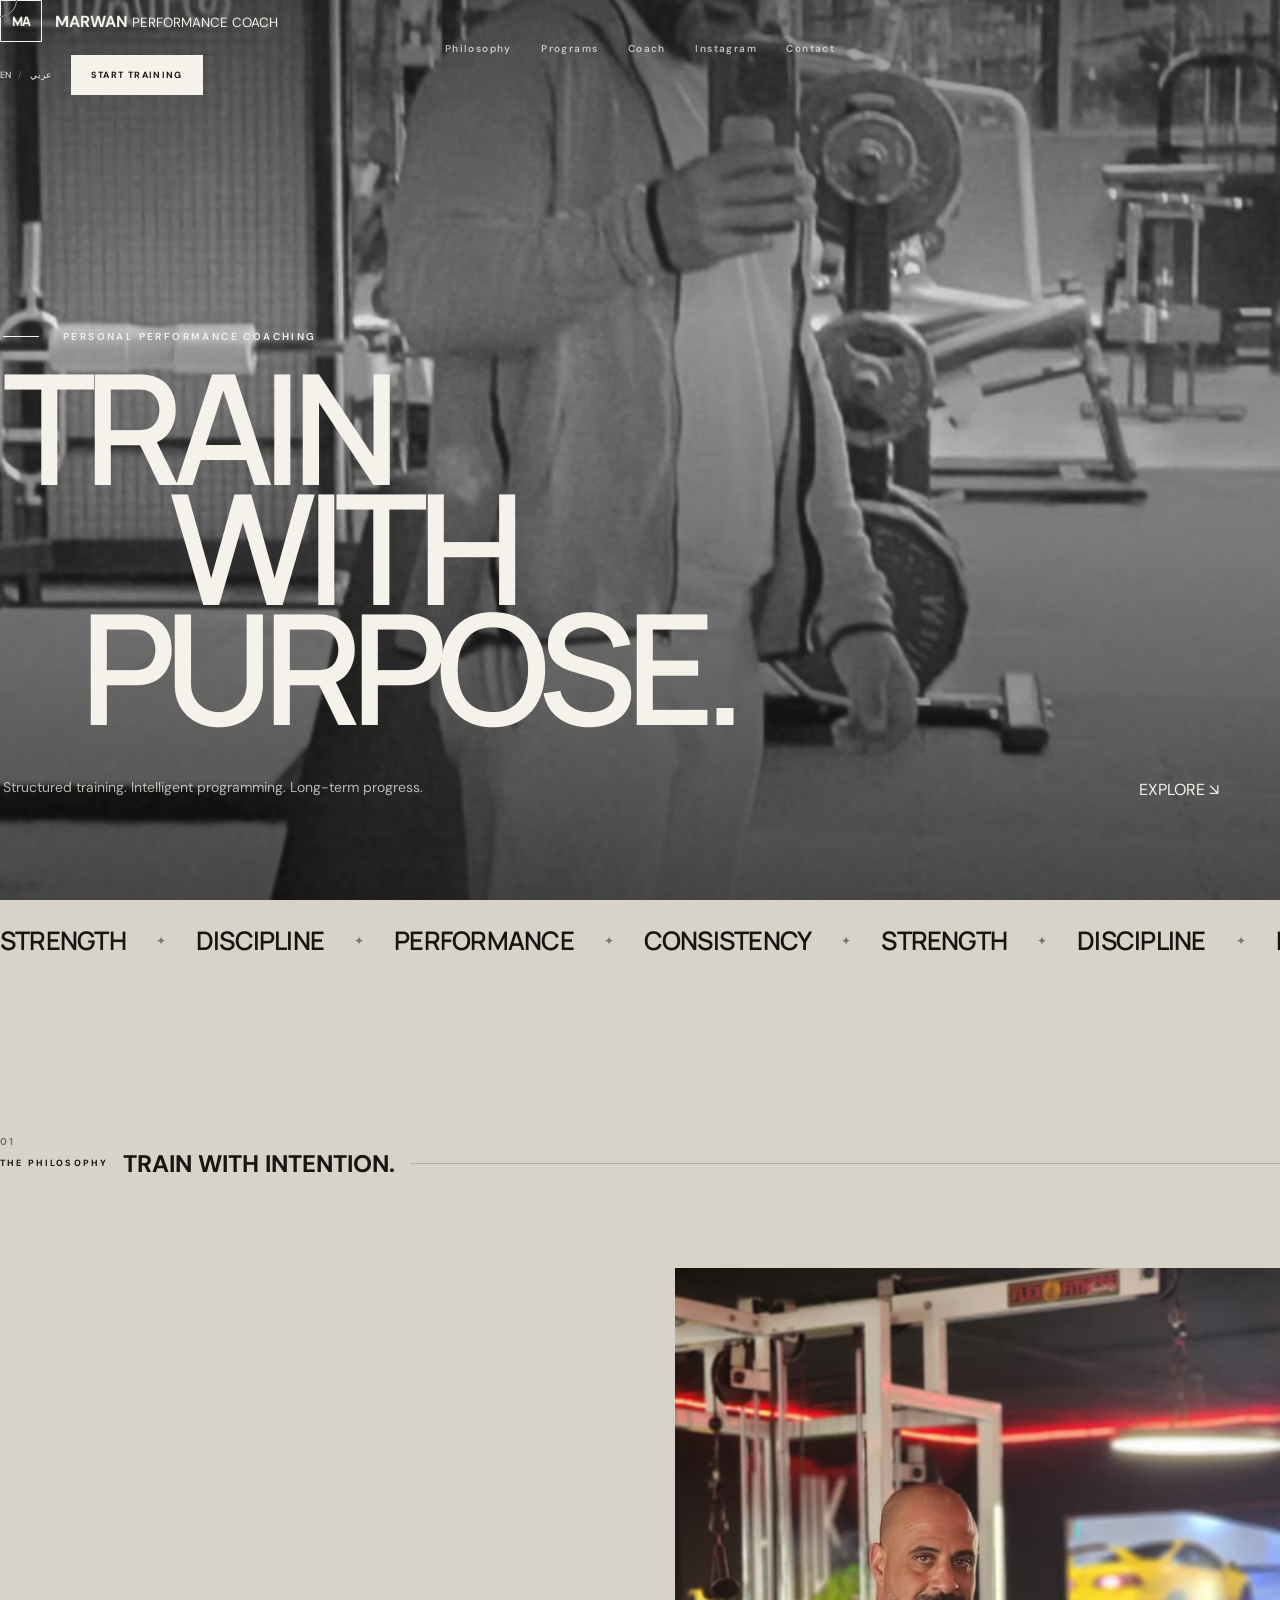
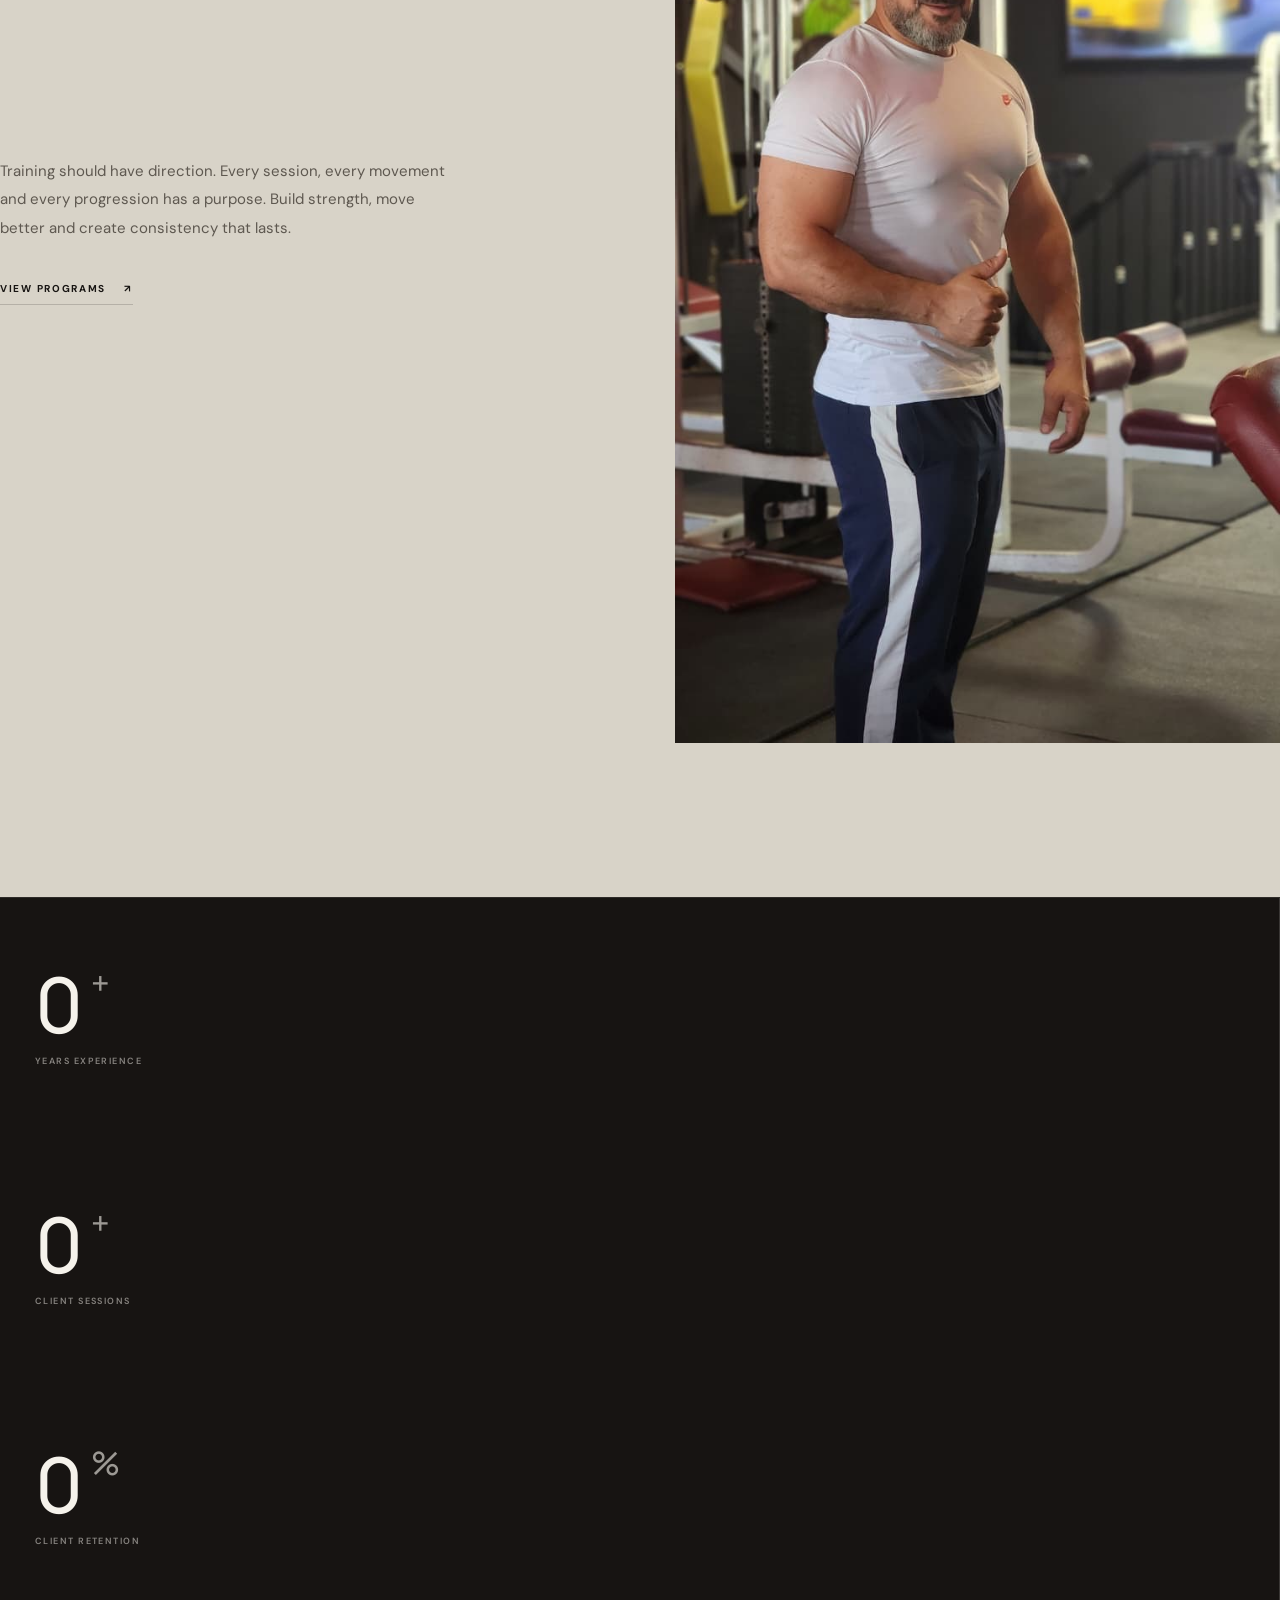
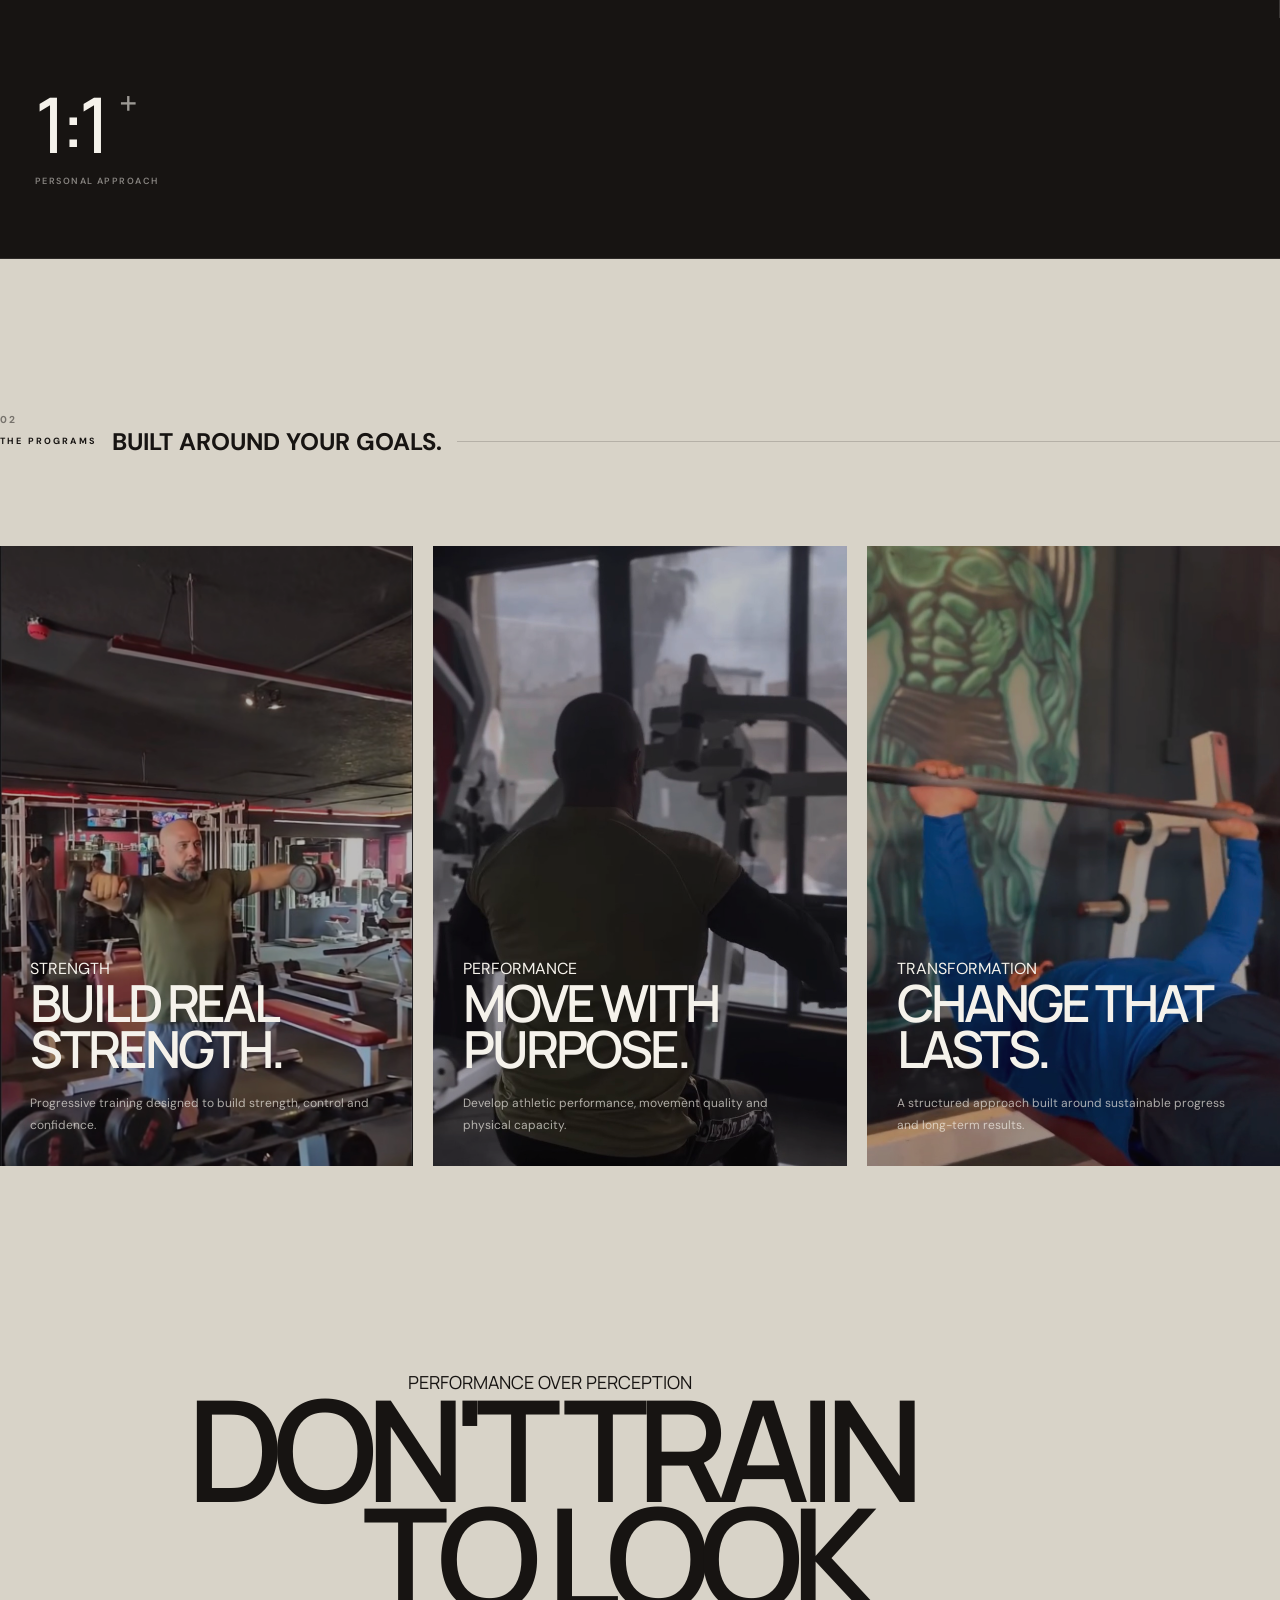
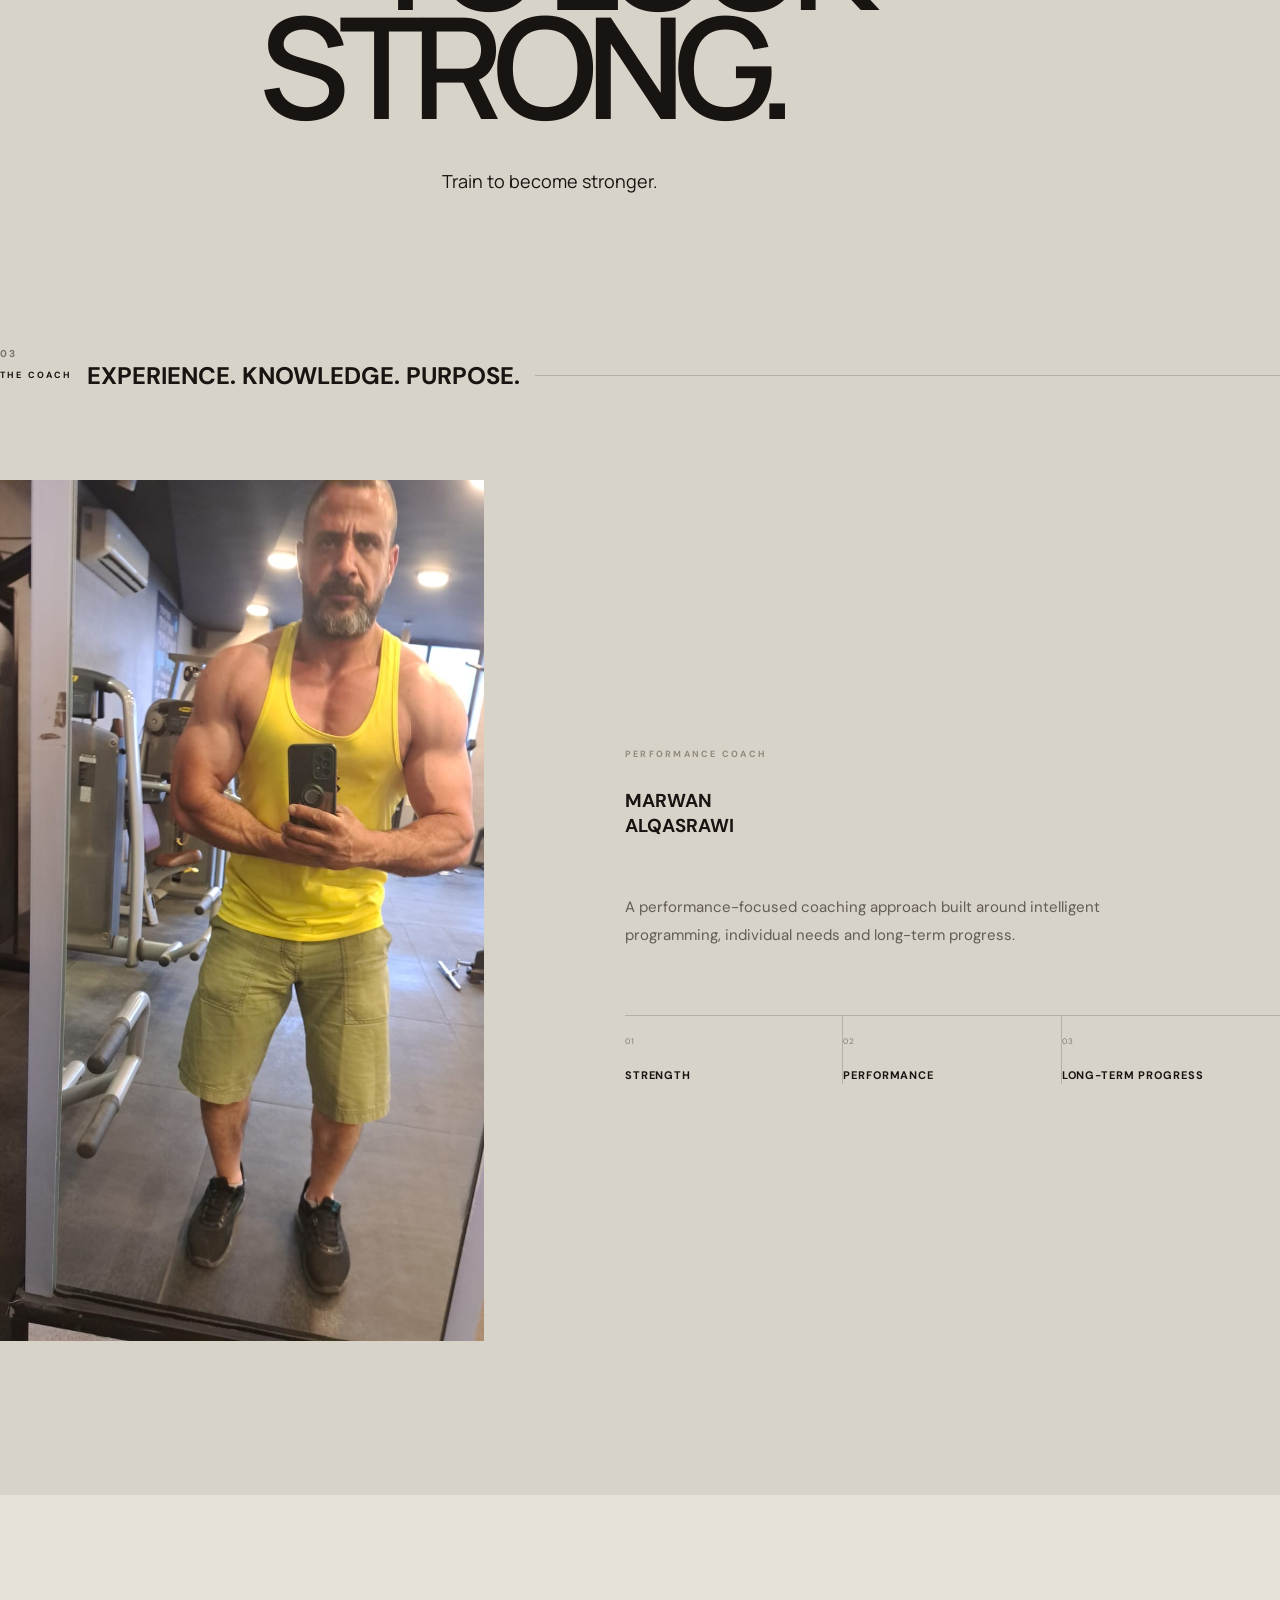
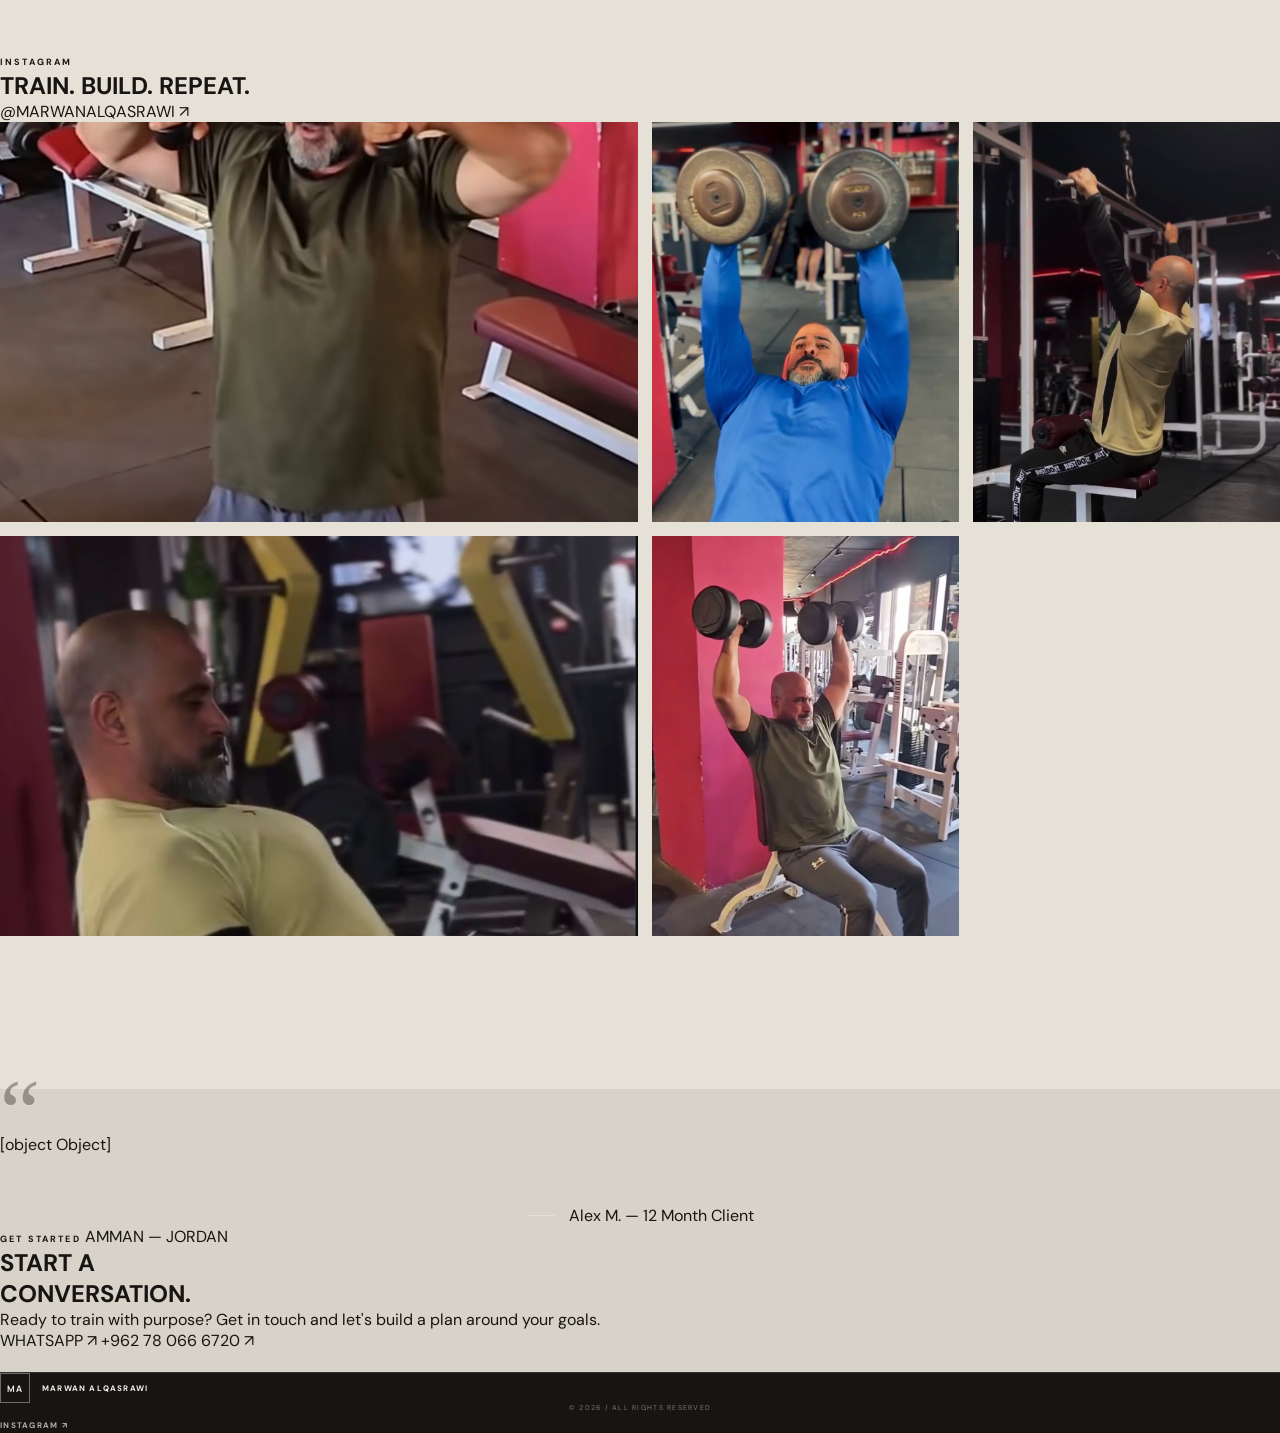
==== index.html @ 45248297 "Create index.html" ====
<!DOCTYPE html>
<html lang="en" dir="ltr">
<head>
    <meta charset="UTF-8">
    <meta name="viewport" content="width=device-width, initial-scale=1.0">

    <title>Marwan Alqaserawi | Performance Coach</title>

    <meta
        name="description"
        content="Marwan Alqaserawi — Personal Performance Coach in Amman, Jordan. Strength, performance and long-term transformation."
    >

    <meta name="theme-color" content="#D8D3C8">

    <link rel="preconnect" href="https://fonts.googleapis.com">
    <link rel="preconnect" href="https://fonts.gstatic.com" crossorigin>

    <link
        href="https://fonts.googleapis.com/css2?family=Cairo:wght@400;500;600;700&family=DM+Sans:wght@400;500;600;700&family=Manrope:wght@400;500;600;700;800&display=swap"
        rel="stylesheet"
    >

    <link rel="stylesheet" href="style.css">
</head>

<body>

    <!-- =========================================
         LOADER
    ========================================== -->

    <div class="loader" id="loader">
        <div class="loader-inner">
            <div class="loader-mark">MA</div>
            <div class="loader-line"></div>
            <div class="loader-label">PERFORMANCE COACH</div>
        </div>
    </div>


    <!-- =========================================
         CUSTOM CURSOR
    ========================================== -->

    <div class="cursor" id="cursor"></div>
    <div class="cursor-follower" id="cursorFollower"></div>


    <!-- =========================================
         NAVIGATION
    ========================================== -->

    <header class="navbar" id="navbar">

        <a href="#home" class="brand" aria-label="Marwan Alqaserawi">
            <span class="brand-mark">MA</span>

            <span class="brand-text">
                <strong>MARWAN</strong>
                <small>PERFORMANCE COACH</small>
            </span>
        </a>


        <nav class="desktop-nav">

            <a href="#philosophy" data-i18n="navPhilosophy">
                Philosophy
            </a>

            <a href="#programs" data-i18n="navPrograms">
                Programs
            </a>

            <a href="#coach" data-i18n="navCoach">
                Coach
            </a>

            <a
                href="https://www.instagram.com/marwanalqasrawi/"
                target="_blank"
                rel="noopener noreferrer"
                data-i18n="navInstagram"
            >
                Instagram
            </a>

            <a href="#contact" data-i18n="navContact">
                Contact
            </a>

        </nav>


        <div class="nav-actions">

            <div class="language-switcher">

                <button
                    type="button"
                    class="lang-button active"
                    id="langEN"
                    data-lang="en"
                >
                    EN
                </button>

                <span>/</span>

                <button
                    type="button"
                    class="lang-button"
                    id="langAR"
                    data-lang="ar"
                >
                    عربي
                </button>

            </div>


            <a
                href="https://wa.me/962780666720"
                class="nav-cta magnetic"
                target="_blank"
                rel="noopener noreferrer"
                data-i18n="navCta"
            >
                START TRAINING
            </a>

        </div>


        <button
            class="mobile-menu-toggle"
            id="mobileMenuToggle"
            type="button"
            aria-label="Open menu"
            aria-expanded="false"
        >
            <span></span>
            <span></span>
        </button>

    </header>


    <!-- =========================================
         MOBILE MENU
    ========================================== -->

    <div class="mobile-menu" id="mobileMenu">

        <nav>

            <a href="#philosophy" data-i18n="navPhilosophy">
                Philosophy
            </a>

            <a href="#programs" data-i18n="navPrograms">
                Programs
            </a>

            <a href="#coach" data-i18n="navCoach">
                Coach
            </a>

            <a
                href="https://www.instagram.com/marwanalqasrawi/"
                target="_blank"
                rel="noopener noreferrer"
                data-i18n="navInstagram"
            >
                Instagram
            </a>

            <a href="#contact" data-i18n="navContact">
                Contact
            </a>

        </nav>


        <div class="mobile-menu-bottom">

            <div class="language-switcher">

                <button
                    type="button"
                    class="lang-button active"
                    data-lang="en"
                >
                    EN
                </button>

                <span>/</span>

                <button
                    type="button"
                    class="lang-button"
                    data-lang="ar"
                >
                    عربي
                </button>

            </div>


            <a
                href="https://wa.me/962780666720"
                class="mobile-cta"
                target="_blank"
                rel="noopener noreferrer"
                data-i18n="navCta"
            >
                START TRAINING
            </a>

        </div>

    </div>


    <main id="home">


        <!-- =========================================
             HERO
        ========================================== -->

        <section class="hero">

            <div class="hero-media">

                <!--
                    VIDEO FIX:
                    - ./hero-video.mp4
                    - webkit-playsinline
                    - preload="auto"
                -->

                <video
                    class="hero-video"
                    id="heroVideo"
                    autoplay
                    muted
                    loop
                    playsinline
                    webkit-playsinline
                    poster="hero.jpg"
                    preload="auto"
                >
                    <source
                        src="./hero-video.mp4"
                        type="video/mp4"
                    >
                </video>


                <img
                    class="hero-image"
                    src="hero.jpg"
                    alt="Marwan Alqaserawi performance coaching"
                />

                <div class="hero-overlay"></div>
                <div class="hero-grain"></div>

            </div>


            <div class="hero-content">

                <div class="hero-eyebrow reveal">
                    <span></span>

                    <p data-i18n="heroEyebrow">
                        PERSONAL PERFORMANCE COACHING
                    </p>
                </div>


                <h1 class="hero-title">

                    <span class="reveal" data-i18n="heroTitle1">
                        TRAIN
                    </span>

                    <span class="reveal" data-i18n="heroTitle2">
                        WITH
                    </span>

                    <span class="reveal" data-i18n="heroTitle3">
                        PURPOSE.
                    </span>

                </h1>


                <div class="hero-bottom reveal">

                    <p
                        class="hero-description"
                        data-i18n="heroDescription"
                    >
                        Structured training. Intelligent programming.
                        Long-term progress.
                    </p>


                    <a
                        href="#philosophy"
                        class="hero-explore magnetic"
                    >
                        <span data-i18n="heroExplore">
                            EXPLORE
                        </span>

                        <span class="arrow">↘</span>
                    </a>

                </div>

            </div>


            <div class="scroll-indicator">

                <span data-i18n="scroll">
                    SCROLL
                </span>

                <div class="scroll-line"></div>

            </div>

        </section>


        <!-- =========================================
             MARQUEE
        ========================================== -->

        <div class="marquee">

            <div class="marquee-track">

                <span>STRENGTH</span>
                <i>✦</i>

                <span>DISCIPLINE</span>
                <i>✦</i>

                <span>PERFORMANCE</span>
                <i>✦</i>

                <span>CONSISTENCY</span>
                <i>✦</i>

                <span>STRENGTH</span>
                <i>✦</i>

                <span>DISCIPLINE</span>
                <i>✦</i>

                <span>PERFORMANCE</span>
                <i>✦</i>

                <span>CONSISTENCY</span>
                <i>✦</i>

            </div>

        </div>


        <!-- =========================================
             PHILOSOPHY
        ========================================== -->

        <section class="section philosophy" id="philosophy">

            <div class="section-number">
                01
            </div>


            <div class="section-heading reveal">

                <span class="section-label" data-i18n="philosophyLabel">
                    THE PHILOSOPHY
                </span>

                <h2 data-i18n="philosophyTitle">
                    TRAIN WITH INTENTION.
                </h2>

            </div>


            <div class="philosophy-grid">

                <div class="philosophy-copy reveal">

                    <p
                        class="large-copy"
                        data-i18n="philosophyText"
                    >
                        Training should have direction. Every session,
                        every movement and every progression has a purpose.
                        Build strength, move better and create consistency
                        that lasts.
                    </p>


                    <a
                        href="#programs"
                        class="text-link magnetic"
                    >
                        <span data-i18n="viewPrograms">
                            VIEW PROGRAMS
                        </span>

                        <span>↗</span>
                    </a>

                </div>


                <div class="philosophy-image image-reveal">

                    <img
                        src="philosophy.jpg"
                        alt="Performance training"
                        loading="lazy"
                    />

                </div>

            </div>

        </section>


        <!-- =========================================
             STATS
        ========================================== -->

        <section class="stats-section">

            <div class="stats-grid">

                <div class="stat reveal">

                    <strong
                        class="counter"
                        data-target="17"
                    >
                        0
                    </strong>

                    <span data-i18n="statYears">
                        YEARS EXPERIENCE
                    </span>

                </div>


                <div class="stat reveal">

                    <strong
                        class="counter"
                        data-target="500"
                    >
                        0
                    </strong>

                    <span data-i18n="statSessions">
                        CLIENT SESSIONS
                    </span>

                </div>


                <div class="stat reveal">

                    <strong
                        class="counter"
                        data-target="97"
                    >
                        0
                    </strong>

                    <span data-i18n="statRetention">
                        CLIENT RETENTION
                    </span>

                </div>


                <div class="stat reveal">

                    <strong>
                        1:1
                    </strong>

                    <span data-i18n="statApproach">
                        PERSONAL APPROACH
                    </span>

                </div>

            </div>

        </section>


        <!-- =========================================
             PROGRAMS
        ========================================== -->

        <section class="section programs" id="programs">

            <div class="section-number">
                02
            </div>


            <div class="section-heading reveal">

                <span class="section-label" data-i18n="programsLabel">
                    THE PROGRAMS
                </span>

                <h2 data-i18n="programsTitle">
                    BUILT AROUND YOUR GOALS.
                </h2>

            </div>


            <div class="programs-grid">


                <!-- PROGRAM 01 -->

                <article class="program-card reveal">

                    <div class="program-image">

                        <img
                            src="training-01.jpg"
                            alt="Strength training"
                            loading="lazy"
                        />

                        <div class="program-number">
                            01
                        </div>

                    </div>


                    <div class="program-content">

                        <span
                            class="program-label"
                            data-i18n="program01Label"
                        >
                            STRENGTH
                        </span>

                        <h3 data-i18n="program01Title">
                            BUILD REAL STRENGTH.
                        </h3>

                        <p data-i18n="program01Text">
                            Progressive training designed to build
                            strength, control and confidence.
                        </p>

                    </div>

                </article>


                <!-- PROGRAM 02 -->

                <article class="program-card reveal">

                    <div class="program-image">

                        <img
                            src="training-02.jpg"
                            alt="Performance training"
                            loading="lazy"
                        />

                        <div class="program-number">
                            02
                        </div>

                    </div>


                    <div class="program-content">

                        <span
                            class="program-label"
                            data-i18n="program02Label"
                        >
                            PERFORMANCE
                        </span>

                        <h3 data-i18n="program02Title">
                            MOVE WITH PURPOSE.
                        </h3>

                        <p data-i18n="program02Text">
                            Develop athletic performance, movement quality
                            and physical capacity.
                        </p>

                    </div>

                </article>


                <!-- PROGRAM 03 -->

                <article class="program-card reveal">

                    <div class="program-image">

                        <img
                            src="training-03.jpg"
                            alt="Transformation training"
                            loading="lazy"
                        />

                        <div class="program-number">
                            03
                        </div>

                    </div>


                    <div class="program-content">

                        <span
                            class="program-label"
                            data-i18n="program03Label"
                        >
                            TRANSFORMATION
                        </span>

                        <h3 data-i18n="program03Title">
                            CHANGE THAT LASTS.
                        </h3>

                        <p data-i18n="program03Text">
                            A structured approach built around sustainable
                            progress and long-term results.
                        </p>

                    </div>

                </article>


            </div>

        </section>


        <!-- =========================================
             STATEMENT
        ========================================== -->

        <section class="statement">

            <div class="statement-image">

                <img
                    src="statement.jpg"
                    alt="Training with purpose"
                    loading="lazy"
                />

                <div class="statement-overlay"></div>

            </div>


            <div class="statement-content">

                <p class="statement-small reveal">
                    PERFORMANCE OVER PERCEPTION
                </p>


                <h2>

                    <span class="reveal" data-i18n="statement01">
                        DON'T TRAIN
                    </span>

                    <span class="reveal" data-i18n="statement02">
                        TO LOOK
                    </span>

                    <span class="reveal" data-i18n="statement03">
                        STRONG.
                    </span>

                </h2>


                <p
                    class="statement-bottom reveal"
                    data-i18n="statementBottom"
                >
                    Train to become stronger.
                </p>

            </div>

        </section>


        <!-- =========================================
             COACH
        ========================================== -->

        <section class="section coach" id="coach">

            <div class="section-number">
                03
            </div>


            <div class="section-heading reveal">

                <span class="section-label" data-i18n="coachLabel">
                    THE COACH
                </span>

                <h2 data-i18n="coachTitle">
                    EXPERIENCE. KNOWLEDGE. PURPOSE.
                </h2>

            </div>


            <div class="coach-grid">

                <div class="coach-image image-reveal">

                    <img
                        src="trainer.jpg"
                        alt="Marwan Alqaserawi — Performance Coach"
                        loading="lazy"
                    />

                </div>


                <div class="coach-copy reveal">

                    <span
                        class="coach-role"
                        data-i18n="coachRole"
                    >
                        PERFORMANCE COACH
                    </span>


                    <h3>
                        MARWAN<br>
                        ALQASRAWI
                    </h3>


                    <p data-i18n="coachDescription">
                        A performance-focused coaching approach built
                        around intelligent programming, individual needs
                        and long-term progress.
                    </p>


                    <div class="coach-credentials">

                        <div>
                            <span>01</span>
                            <strong data-i18n="credential01">
                                STRENGTH
                            </strong>
                        </div>

                        <div>
                            <span>02</span>
                            <strong data-i18n="credential02">
                                PERFORMANCE
                            </strong>
                        </div>

                        <div>
                            <span>03</span>
                            <strong data-i18n="credential03">
                                LONG-TERM PROGRESS
                            </strong>
                        </div>

                    </div>

                </div>

            </div>

        </section>


        <!-- =========================================
             INSTAGRAM
        ========================================== -->

        <section class="section instagram-section">

            <div class="instagram-heading reveal">

                <div>

                    <span
                        class="section-label"
                        data-i18n="instagramLabel"
                    >
                        INSTAGRAM
                    </span>

                    <h2 data-i18n="instagramTitle">
                        TRAIN. BUILD. REPEAT.
                    </h2>

                </div>


                <a
                    href="https://www.instagram.com/marwanalqasrawi/"
                    target="_blank"
                    rel="noopener noreferrer"
                    class="instagram-handle magnetic"
                >
                    @MARWANALQASRAWI
                    <span>↗</span>
                </a>

            </div>


            <div class="instagram-grid">

                <a
                    href="https://www.instagram.com/marwanalqasrawi/"
                    target="_blank"
                    rel="noopener noreferrer"
                    class="instagram-item reveal"
                >
                    <img
                        src="gallery-01.jpg"
                        alt="Marwan Alqaserawi training"
                        loading="lazy"
                    />
                </a>


                <a
                    href="https://www.instagram.com/marwanalqasrawi/"
                    target="_blank"
                    rel="noopener noreferrer"
                    class="instagram-item reveal"
                >
                    <img
                        src="gallery-02.jpg"
                        alt="Marwan Alqaserawi coaching"
                        loading="lazy"
                    />
                </a>


                <a
                    href="https://www.instagram.com/marwanalqasrawi/"
                    target="_blank"
                    rel="noopener noreferrer"
                    class="instagram-item reveal"
                >
                    <img
                        src="gallery-03.jpg"
                        alt="Performance training"
                        loading="lazy"
                    />
                </a>


                <a
                    href="https://www.instagram.com/marwanalqasrawi/"
                    target="_blank"
                    rel="noopener noreferrer"
                    class="instagram-item reveal"
                >
                    <img
                        src="gallery-04.jpg"
                        alt="Strength training"
                        loading="lazy"
                    />
                </a>


                <a
                    href="https://www.instagram.com/marwanalqasrawi/"
                    target="_blank"
                    rel="noopener noreferrer"
                    class="instagram-item reveal"
                >
                    <img
                        src="gallery-05.jpg"
                        alt="Personal performance coaching"
                        loading="lazy"
                    />
                </a>

            </div>

        </section>


        <!-- =========================================
             TESTIMONIAL
        ========================================== -->

        <section class="testimonial">

            <div class="testimonial-inner reveal">

                <span class="quote-mark">
                    “
                </span>

                <blockquote data-i18n="testimonial">
                    The biggest difference wasn't the workouts.
                    It was finally having a plan I could believe in.
                </blockquote>

                <div class="testimonial-author">
                    <span></span>
                    <p>
                        Alex M. — 12 Month Client
                    </p>
                </div>

            </div>

        </section>


        <!-- =========================================
             CONTACT
        ========================================== -->

        <section class="contact" id="contact">

            <div class="contact-inner">

                <div class="contact-top reveal">

                    <span
                        class="section-label"
                        data-i18n="contactLabel"
                    >
                        GET STARTED
                    </span>

                    <span>
                        AMMAN — JORDAN
                    </span>

                </div>


                <div class="contact-main">

                    <h2 class="reveal" data-i18n="contactTitle">
                        START A<br>
                        CONVERSATION.
                    </h2>


                    <div class="contact-copy reveal">

                        <p data-i18n="contactDescription">
                            Ready to train with purpose? Get in touch
                            and let's build a plan around your goals.
                        </p>


                        <div class="contact-links">

                            <a
                                href="https://wa.me/962780666720"
                                target="_blank"
                                rel="noopener noreferrer"
                                class="contact-link magnetic"
                            >
                                <span data-i18n="contactWhatsApp">
                                    WHATSAPP
                                </span>

                                <span>↗</span>
                            </a>


                            <a
                                href="tel:+962780666720"
                                class="contact-link magnetic"
                            >
                                <span>
                                    +962 78 066 6720
                                </span>

                                <span>↗</span>
                            </a>

                        </div>

                    </div>

                </div>


                <div class="contact-bottom reveal">

                    <span>
                        AMMAN — JORDAN
                    </span>

                    <span>
                        +962 78 066 6720
                    </span>

                </div>

            </div>

        </section>

    </main>


    <!-- =========================================
         FOOTER
    ========================================== -->

    <footer class="footer">

        <div class="footer-brand">

            <span class="footer-mark">
                MA
            </span>

            <span>
                MARWAN ALQASRAWI
            </span>

        </div>


        <div class="footer-center">
            © 2026 / ALL RIGHTS RESERVED
        </div>


        <a
            href="https://www.instagram.com/marwanalqasrawi/"
            target="_blank"
            rel="noopener noreferrer"
            class="footer-instagram"
        >
            INSTAGRAM ↗
        </a>

    </footer>


    <!-- =========================================
         JAVASCRIPT
    ========================================== -->

    <script src="script.js"></script>

</body>
</html>
---- style.css ----
:root {
    --stone: #d8d3c8;
    --stone-light: #e6e1d7;
    --ivory: #f5f2eb;

    --espresso: #171412;
    --espresso-soft: #211d1a;

    --taupe: #918a7d;
    --taupe-light: #b6afa3;

    --copper: #a66a45;
    --copper-light: #c18a66;

    --line: rgba(23, 20, 18, 0.18);
    --soft-line: rgba(23, 20, 18, 0.10);
    --dark-line: rgba(245, 242, 235, 0.16);

    --serif: "Manrope", sans-serif;
    --sans: "DM Sans", sans-serif;
    --arabic: "Cairo", sans-serif;

    --container: 1380px;
    --nav-height: 88px;

    --ease: cubic-bezier(.16, 1, .3, 1);
    --ease-soft: cubic-bezier(.22, 1, .36, 1);

    --shadow: 0 30px 80px rgba(23, 20, 18, .12);
}


/* =========================================================
   RESET
========================================================= */

*,
*::before,
*::after {
    box-sizing: border-box;
    margin: 0;
    padding: 0;
}

html {
    scroll-behavior: smooth;
    background: var(--stone);
}

body {
    margin: 0;
    background: var(--stone);
    color: var(--espresso);
    font-family: var(--sans);
    overflow-x: hidden;
    -webkit-font-smoothing: antialiased;
    text-rendering: optimizeLegibility;
}

body.menu-open {
    overflow: hidden;
}

img,
video {
    display: block;
    width: 100%;
}

img {
    max-width: 100%;
}

button,
a {
    font: inherit;
}

button {
    border: 0;
    background: none;
    color: inherit;
}

a {
    color: inherit;
    text-decoration: none;
}

::selection {
    background: var(--espresso);
    color: var(--ivory);
}


/* =========================================================
   LOADER
========================================================= */

.loader {
    position: fixed;
    inset: 0;
    z-index: 9999;

    display: flex;
    align-items: center;
    justify-content: center;

    background: var(--espresso);
    color: var(--ivory);

    transition:
        opacity 1s var(--ease),
        visibility 1s var(--ease);
}

.loader.loaded {
    opacity: 0;
    visibility: hidden;
    pointer-events: none;
}

.loader-inner {
    display: flex;
    flex-direction: column;
    align-items: center;
    gap: 16px;
}

.loader-brand {
    font-family: var(--serif);
    font-size: clamp(42px, 6vw, 76px);
    font-weight: 800;
    letter-spacing: -0.08em;
}

.loader-line {
    width: 90px;
    height: 1px;
    background: rgba(245, 242, 235, .4);
    transform-origin: left;
    animation: loaderLine 1.4s var(--ease) infinite;
}

.loader-text {
    font-size: 10px;
    font-weight: 600;
    letter-spacing: .24em;
    opacity: .6;
}

@keyframes loaderLine {
    0% {
        transform: scaleX(0);
    }

    50% {
        transform: scaleX(1);
    }

    100% {
        transform: scaleX(0);
        transform-origin: right;
    }
}


/* =========================================================
   CUSTOM CURSOR
========================================================= */

.cursor-dot,
.cursor-follower {
    position: fixed;
    top: 0;
    left: 0;

    pointer-events: none;
    z-index: 10000;

    border-radius: 50%;

    transform: translate(-50%, -50%);
}

.cursor-dot {
    width: 6px;
    height: 6px;
    background: var(--ivory);
    mix-blend-mode: difference;
}

.cursor-follower {
    width: 34px;
    height: 34px;

    border: 1px solid rgba(245, 242, 235, .7);

    mix-blend-mode: difference;

    transition:
        width .35s var(--ease),
        height .35s var(--ease),
        border-color .35s ease;
}

body.cursor-hover .cursor-follower {
    width: 58px;
    height: 58px;
    border-color: var(--ivory);
}


/* =========================================================
   NAVBAR
========================================================= */

.navbar {
    position: fixed;
    top: 0;
    left: 0;

    width: 100%;
    height: var(--nav-height);

    z-index: 500;

    color: var(--ivory);

    transition:
        background .5s var(--ease),
        transform .6s var(--ease),
        color .5s var(--ease);
}

.navbar.scrolled {
    background: rgba(216, 211, 200, .94);
    color: var(--espresso);

    backdrop-filter: blur(18px);
    -webkit-backdrop-filter: blur(18px);

    box-shadow: 0 1px 0 rgba(23, 20, 18, .08);
}

.navbar.nav-hidden {
    transform: translateY(-100%);
}

.nav-container {
    width: min(calc(100% - 64px), var(--container));
    height: 100%;
    margin: 0 auto;

    display: flex;
    align-items: center;
    justify-content: space-between;

    gap: 30px;
}

.brand {
    display: flex;
    align-items: center;
    gap: 13px;

    flex-shrink: 0;
}

.brand-mark {
    width: 42px;
    height: 42px;

    display: grid;
    place-items: center;

    border: 1px solid currentColor;

    font-family: var(--serif);
    font-size: 13px;
    font-weight: 800;
    letter-spacing: -.06em;
}

.brand-copy {
    display: flex;
    flex-direction: column;
    gap: 2px;
}

.brand-copy strong {
    font-size: 12px;
    font-weight: 700;
    letter-spacing: .14em;
}

.brand-copy small {
    font-size: 8px;
    letter-spacing: .22em;
    opacity: .55;
}

.desktop-nav {
    display: flex;
    align-items: center;
    justify-content: center;

    gap: clamp(20px, 2.3vw, 42px);

    margin-left: auto;
    margin-right: auto;
}

.desktop-nav a {
    position: relative;

    font-size: 10px;
    font-weight: 600;
    letter-spacing: .14em;

    opacity: .72;

    transition: opacity .3s ease;
}

.desktop-nav a::after {
    content: "";

    position: absolute;
    left: 0;
    bottom: -7px;

    width: 100%;
    height: 1px;

    background: currentColor;

    transform: scaleX(0);
    transform-origin: right;

    transition: transform .45s var(--ease);
}

.desktop-nav a:hover {
    opacity: 1;
}

.desktop-nav a:hover::after {
    transform: scaleX(1);
    transform-origin: left;
}

.nav-actions {
    display: flex;
    align-items: center;
    gap: 20px;
}

.language-switcher {
    display: flex;
    align-items: center;
    gap: 7px;

    font-size: 9px;
    letter-spacing: .08em;
}

.language-switcher > span {
    opacity: .35;
}

.language-btn {
    cursor: pointer;
    opacity: .4;

    transition: opacity .3s ease;
}

.language-btn.active,
.language-btn:hover {
    opacity: 1;
}

.nav-cta {
    min-height: 40px;
    padding: 0 20px;

    display: inline-flex;
    align-items: center;
    justify-content: center;

    background: var(--ivory);
    color: var(--espresso);

    font-size: 9px;
    font-weight: 700;
    letter-spacing: .15em;

    transition:
        background .35s ease,
        color .35s ease,
        transform .35s var(--ease);
}

.navbar.scrolled .nav-cta {
    background: var(--espresso);
    color: var(--ivory);
}

.nav-cta:hover {
    transform: translateY(-2px);
}


/* =========================================================
   MOBILE MENU
========================================================= */

.menu-toggle {
    display: none;

    width: 42px;
    height: 42px;

    align-items: center;
    justify-content: center;
    flex-direction: column;

    gap: 6px;

    cursor: pointer;

    border: 1px solid rgba(245, 242, 235, .35);
}

.menu-toggle span {
    display: block;

    width: 17px;
    height: 1px;

    background: currentColor;

    transition:
        transform .4s var(--ease),
        width .4s var(--ease);
}

.menu-toggle.active span:first-child {
    transform: translateY(3.5px) rotate(45deg);
}

.menu-toggle.active span:last-child {
    transform: translateY(-3.5px) rotate(-45deg);
}

.mobile-menu {
    position: fixed;
    inset: 0;

    z-index: -1;

    padding:
        calc(var(--nav-height) + 50px)
        30px
        40px;

    background: var(--espresso);
    color: var(--ivory);

    opacity: 0;
    visibility: hidden;

    transform: translateY(-20px);

    transition:
        opacity .5s var(--ease),
        visibility .5s var(--ease),
        transform .5s var(--ease);
}

.mobile-menu.open {
    opacity: 1;
    visibility: visible;
    transform: translateY(0);
}

.mobile-nav {
    display: flex;
    flex-direction: column;
    gap: 22px;
}

.mobile-nav a {
    font-family: var(--serif);

    font-size: clamp(32px, 9vw, 52px);
    font-weight: 600;
    letter-spacing: -.05em;

    opacity: .85;

    transition:
        opacity .3s ease,
        transform .4s var(--ease);
}

.mobile-nav a:hover {
    opacity: 1;
    transform: translateX(7px);
}

.mobile-language {
    display: flex;
    gap: 12px;
    margin-top: 50px;
}

.mobile-language-btn {
    padding: 11px 17px;

    border: 1px solid rgba(245, 242, 235, .25);

    font-size: 11px;

    cursor: pointer;
}

.mobile-language-btn.active {
    background: var(--ivory);
    color: var(--espresso);
}

.mobile-cta {
    display: inline-flex;

    margin-top: 30px;
    padding: 16px 25px;

    background: var(--ivory);
    color: var(--espresso);

    font-size: 10px;
    font-weight: 700;
    letter-spacing: .14em;
}


/* =========================================================
   HERO
========================================================= */

.hero {
    position: relative;

    min-height: 100svh;
    height: 100vh;

    overflow: hidden;

    background: var(--espresso);
    color: var(--ivory);

    display: flex;
    align-items: flex-end;
}

.hero-media {
    position: absolute;
    inset: 0;
    overflow: hidden;
}

.hero-video,
.hero-image {
    position: absolute;
    inset: 0;

    width: 100%;
    height: 100%;

    object-fit: cover;

    transition:
        opacity 1s var(--ease),
        transform 1.2s var(--ease);
}

.hero-video {
    z-index: 1;
}

.hero-image {
    z-index: 2;

    opacity: 1;

    object-position: center;
}

.hero-video.playing + .hero-image {
    opacity: 0;
}

.hero-overlay {
    position: absolute;
    inset: 0;

    z-index: 3;

    background:
        linear-gradient(
            180deg,
            rgba(0, 0, 0, .42) 0%,
            rgba(0, 0, 0, .06) 35%,
            rgba(0, 0, 0, .58) 100%
        );
}

.hero-grain {
    position: absolute;
    inset: -50%;

    z-index: 4;

    pointer-events: none;

    opacity: .07;

    background-image:
        url("data:image/svg+xml,%3Csvg viewBox='0 0 180 180' xmlns='http://www.w3.org/2000/svg'%3E%3Cfilter id='n'%3E%3CfeTurbulence type='fractalNoise' baseFrequency='.9' numOctaves='4' stitchTiles='stitch'/%3E%3C/filter%3E%3Crect width='100%25' height='100%25' filter='url(%23n)' opacity='.7'/%3E%3C/svg%3E");

    animation: grainMove .25s steps(2) infinite;
}

@keyframes grainMove {
    0% {
        transform: translate(0, 0);
    }

    25% {
        transform: translate(2%, -1%);
    }

    50% {
        transform: translate(-1%, 2%);
    }

    75% {
        transform: translate(1%, 1%);
    }

    100% {
        transform: translate(-2%, -2%);
    }
}

.hero-content {
    position: relative;
    z-index: 5;

    width: min(calc(100% - 64px), var(--container));
    margin: 0 auto;

    padding-bottom: clamp(100px, 11vh, 150px);

    opacity: 0;
    transform: translateY(40px);

    transition:
        opacity 1.1s var(--ease),
        transform 1.1s var(--ease);
}

body.page-ready .hero-content {
    opacity: 1;
    transform: translateY(0);
}

.hero-eyebrow {
    display: flex;
    align-items: center;
    gap: 12px;

    margin-bottom: 24px;

    font-size: 10px;
    font-weight: 600;
    letter-spacing: .24em;

    opacity: .72;
}

.hero-eyebrow::before {
    content: "";

    width: 36px;
    height: 1px;

    background: currentColor;
}

.hero-title {
    display: flex;
    flex-direction: column;

    font-family: var(--serif);

    font-size: clamp(72px, 12vw, 190px);
    font-weight: 600;

    line-height: .78;
    letter-spacing: -.075em;

    text-transform: uppercase;
}

.hero-title span:nth-child(2) {
    margin-left: clamp(70px, 13vw, 200px);
}

.hero-title span:nth-child(3) {
    margin-left: clamp(20px, 6vw, 90px);
}

.hero-bottom {
    display: flex;
    align-items: flex-end;
    justify-content: space-between;

    gap: 40px;

    margin-top: 48px;
}

.hero-description {
    max-width: 420px;

    font-size: 14px;
    line-height: 1.8;

    color: rgba(245, 242, 235, .72);
}

.hero-link {
    display: inline-flex;
    align-items: center;
    gap: 17px;

    padding-bottom: 8px;

    border-bottom: 1px solid rgba(245, 242, 235, .45);

    font-size: 10px;
    font-weight: 700;
    letter-spacing: .2em;

    transition:
        gap .45s var(--ease),
        border-color .3s ease;
}

.hero-link:hover {
    gap: 28px;
    border-color: var(--ivory);
}

.hero-link .arrow {
    font-size: 18px;
    font-weight: 400;
}

.hero-scroll {
    position: absolute;
    right: 32px;
    bottom: 34px;

    z-index: 6;

    display: flex;
    align-items: center;
    gap: 12px;

    font-size: 8px;
    letter-spacing: .18em;

    opacity: .58;

    transform: rotate(-90deg);
    transform-origin: right bottom;
}

.scroll-line {
    width: 45px;
    height: 1px;
    background: currentColor;
}

.hero-index {
    opacity: .65;
}


/* =========================================================
   REVEAL ANIMATION
========================================================= */

.reveal {
    opacity: 0;
    transform: translateY(45px);

    transition:
        opacity 1s var(--ease),
        transform 1s var(--ease);
}

.reveal.visible {
    opacity: 1;
    transform: translateY(0);
}


/* =========================================================
   MARQUEE
========================================================= */

.marquee-section {
    overflow: hidden;

    background: var(--espresso);
    color: var(--ivory);

    border-top: 1px solid rgba(245, 242, 235, .12);
    border-bottom: 1px solid rgba(245, 242, 235, .12);
}

.marquee {
    overflow: hidden;
}

.marquee-track {
    width: max-content;

    display: flex;
    align-items: center;

    gap: 30px;

    padding: 23px 0;

    white-space: nowrap;

    animation: marquee 28s linear infinite;
}

.marquee-track span {
    font-family: var(--serif);

    font-size: clamp(18px, 2vw, 27px);
    font-weight: 600;

    text-transform: uppercase;

    letter-spacing: -.03em;
}

.marquee-track i {
    font-size: 12px;
    font-style: normal;
    opacity: .5;
}

@keyframes marquee {
    from {
        transform: translateX(0);
    }

    to {
        transform: translateX(-50%);
    }
}


/* =========================================================
   GENERAL SECTIONS
========================================================= */

.section {
    padding: clamp(100px, 12vw, 190px) 0;
}

.section-container {
    width: min(calc(100% - 64px), var(--container));
    margin: 0 auto;
}

.section-heading {
    display: flex;
    align-items: center;
    gap: 15px;

    margin-bottom: clamp(60px, 7vw, 105px);
}

.section-number {
    font-size: 10px;
    font-weight: 700;
    letter-spacing: .15em;

    opacity: .5;
}

.section-label {
    font-size: 9px;
    font-weight: 700;
    letter-spacing: .24em;
}

.section-heading::after {
    content: "";

    flex: 1;

    height: 1px;

    background: var(--line);
}


/* =========================================================
   PHILOSOPHY
========================================================= */

.philosophy-section {
    background: var(--stone);
}

.philosophy-grid {
    display: grid;
    grid-template-columns: .95fr 1.05fr;
    gap: clamp(60px, 10vw, 170px);

    align-items: center;
}

.philosophy-copy h2 {
    font-family: var(--serif);

    font-size: clamp(58px, 8vw, 125px);
    font-weight: 600;

    line-height: .86;
    letter-spacing: -.075em;
}

.philosophy-copy p {
    max-width: 450px;

    margin-top: 50px;

    font-size: 15px;
    line-height: 1.9;

    color: #5e5850;
}

.text-link {
    display: inline-flex;
    align-items: center;
    gap: 18px;

    margin-top: 40px;
    padding-bottom: 9px;

    border-bottom: 1px solid var(--line);

    font-size: 10px;
    font-weight: 700;
    letter-spacing: .17em;

    transition:
        gap .45s var(--ease),
        border-color .3s ease;
}

.text-link:hover {
    gap: 28px;
    border-color: var(--espresso);
}

.philosophy-image {
    position: relative;
}

.image-frame {
    position: relative;
    overflow: hidden;

    background: var(--espresso);
}

.image-frame img {
    aspect-ratio: 4 / 5;

    object-fit: cover;

    transition:
        transform 1.1s var(--ease);
}

.image-frame:hover img {
    transform: scale(1.045);
}

.image-caption {
    display: block;

    margin-top: 13px;

    font-size: 8px;
    font-weight: 600;
    letter-spacing: .2em;

    opacity: .45;
}


/* =========================================================
   STATS
========================================================= */

.stats-section {
    background: var(--espresso);
    color: var(--ivory);

    border-top: 1px solid rgba(245, 242, 235, .1);
    border-bottom: 1px solid rgba(245, 242, 235, .1);
}

.stats-container {
    width: min(calc(100% - 64px), var(--container));
    margin: 0 auto;

    display: grid;
    grid-template-columns: repeat(4, 1fr);
}

.stat {
    min-height: 240px;

    padding: 50px 35px;

    display: flex;
    flex-direction: column;
    justify-content: center;

    border-right: 1px solid var(--dark-line);
}

.stat:last-child {
    border-right: 0;
}

.stat strong {
    display: block;

    font-family: var(--serif);

    font-size: clamp(52px, 6vw, 90px);
    font-weight: 500;

    line-height: .9;
    letter-spacing: -.07em;
}

.stat strong:not(.stat-text)::after {
    content: "+";

    font-size: .42em;

    margin-left: 4px;

    vertical-align: top;

    opacity: .6;
}

.stat:nth-child(3) strong::after {
    content: "%";
}

.stat-text {
    letter-spacing: -.06em;
}

.stat span {
    margin-top: 17px;

    font-size: 9px;
    font-weight: 600;
    letter-spacing: .16em;

    color: rgba(245, 242, 235, .5);
}


/* =========================================================
   PROGRAMS
========================================================= */

.programs-section {
    background: var(--stone-light);
}

.programs-intro {
    display: grid;
    grid-template-columns: 1fr .55fr;
    gap: 60px;

    align-items: end;

    margin-bottom: 80px;
}

.programs-intro h2 {
    font-family: var(--serif);

    font-size: clamp(60px, 8vw, 125px);
    font-weight: 600;

    line-height: .84;
    letter-spacing: -.075em;
}

.programs-intro p {
    max-width: 380px;

    font-size: 14px;
    line-height: 1.85;

    color: #625d55;
}

.programs-grid {
    display: grid;
    grid-template-columns: repeat(3, 1fr);
    gap: 20px;

    perspective: 1200px;
}

.program-card {
    position: relative;

    min-height: 620px;

    overflow: hidden;

    background: var(--espresso);
    color: var(--ivory);

    transform-style: preserve-3d;

    transition:
        transform .25s ease,
        box-shadow .5s var(--ease);
}

.program-card:hover {
    box-shadow: var(--shadow);
}

.program-image {
    position: absolute;
    inset: 0;
    overflow: hidden;
}

.program-image img {
    width: 100%;
    height: 100%;

    object-fit: cover;

    opacity: .72;

    transition:
        transform 1s var(--ease),
        opacity .6s ease;
}

.program-card:hover .program-image img {
    transform: scale(1.07);
    opacity: .85;
}

.program-overlay {
    position: absolute;
    inset: 0;

    background:
        linear-gradient(
            180deg,
            rgba(23, 20, 18, .05) 10%,
            rgba(23, 20, 18, .22) 40%,
            rgba(23, 20, 18, .94) 100%
        );
}

.program-content {
    position: absolute;
    inset: auto 0 0;

    z-index: 2;

    padding: 30px;
}

.program-top {
    display: flex;
    justify-content: space-between;

    margin-bottom: 85px;

    font-size: 8px;
    font-weight: 700;
    letter-spacing: .18em;

    opacity: .65;
}

.program-content h3 {
    font-family: var(--serif);

    font-size: clamp(40px, 4vw, 64px);
    font-weight: 600;

    line-height: .9;
    letter-spacing: -.06em;
}

.program-content p {
    max-width: 350px;

    margin-top: 22px;

    font-size: 12px;
    line-height: 1.8;

    color: rgba(245, 242, 235, .68);
}

.program-arrow {
    display: flex;
    align-items: center;
    justify-content: center;

    position: absolute;
    right: 30px;
    bottom: 30px;

    width: 45px;
    height: 45px;

    border: 1px solid rgba(245, 242, 235, .35);

    font-size: 17px;

    transition:
        background .35s ease,
        color .35s ease,
        transform .4s var(--ease);
}

.program-card:hover .program-arrow {
    background: var(--ivory);
    color: var(--espresso);

    transform: rotate(45deg);
}


/* =========================================================
   STATEMENT
========================================================= */

.statement-section {
    position: relative;

    min-height: 90vh;

    overflow: hidden;

    display: flex;
    align-items: center;
    justify-content: center;

    background: var(--espresso);
    color: var(--ivory);
}

.statement-image {
    position: absolute;
    inset: 0;

    overflow: hidden;
}

.statement-image img {
    width: 100%;
    height: 100%;

    object-fit: cover;

    opacity: .72;

    transform: scale(1.05);
}

.statement-overlay {
    position: absolute;
    inset: 0;

    background:
        linear-gradient(
            180deg,
            rgba(23, 20, 18, .35),
            rgba(23, 20, 18, .7)
        );
}

.statement-content {
    position: relative;
    z-index: 2;

    width: min(calc(100% - 64px), 1100px);

    text-align: center;
}

.statement-label {
    display: block;

    margin-bottom: 45px;

    font-size: 9px;
    font-weight: 700;
    letter-spacing: .3em;

    opacity: .65;
}

.statement-content h2 {
    display: flex;
    flex-direction: column;

    font-family: var(--serif);

    font-size: clamp(70px, 11vw, 170px);
    font-weight: 600;

    line-height: .77;
    letter-spacing: -.08em;
}

.statement-content h2 span:nth-child(2) {
    margin-left: 12%;
}

.statement-content h2 span:nth-child(3) {
    margin-left: -5%;
}

.statement-content p {
    margin-top: 50px;

    font-family: var(--serif);

    font-size: 18px;

    opacity: .8;
}


/* =========================================================
   COACH
========================================================= */

.coach-section {
    background: var(--stone);
}

.coach-grid {
    display: grid;
    grid-template-columns: .85fr 1.15fr;
    gap: clamp(70px, 11vw, 180px);

    align-items: center;
}

.coach-image .image-frame img {
    aspect-ratio: 3 / 4;
}

.coach-copy {
    padding-top: 10px;
}

.coach-role {
    display: block;

    margin-bottom: 28px;

    font-size: 9px;
    font-weight: 700;
    letter-spacing: .25em;

    color: var(--taupe);
}

.coach-copy h2 {
    font-family: var(--serif);

    font-size: clamp(65px, 9vw, 145px);
    font-weight: 600;

    line-height: .78;
    letter-spacing: -.08em;
}

.coach-copy p {
    max-width: 530px;

    margin-top: 55px;

    font-size: 15px;
    line-height: 1.9;

    color: #625c54;
}

.coach-credentials {
    display: grid;
    grid-template-columns: repeat(3, 1fr);

    margin-top: 65px;

    border-top: 1px solid var(--line);
}

.coach-credentials > div {
    padding: 20px 20px 0 0;

    border-right: 1px solid var(--line);
}

.coach-credentials > div:last-child {
    border-right: 0;
}

.coach-credentials span {
    display: block;

    margin-bottom: 17px;

    font-size: 8px;
    letter-spacing: .15em;

    opacity: .45;
}

.coach-credentials strong {
    font-size: 11px;
    font-weight: 700;
    letter-spacing: .08em;
}


/* =========================================================
   INSTAGRAM
========================================================= */

.instagram-section {
    background: var(--stone-light);
}

.instagram-header {
    display: flex;
    align-items: flex-end;
    justify-content: space-between;

    gap: 50px;

    margin-bottom: 70px;
}

.instagram-header h2 {
    margin-top: 30px;

    font-family: var(--serif);

    font-size: clamp(65px, 9vw, 145px);
    font-weight: 600;

    line-height: .78;
    letter-spacing: -.08em;
}

.instagram-link {
    display: inline-flex;
    align-items: center;
    gap: 18px;

    padding-bottom: 10px;

    border-bottom: 1px solid var(--line);

    font-size: 9px;
    font-weight: 700;
    letter-spacing: .15em;

    transition:
        gap .45s var(--ease),
        border-color .3s ease;
}

.instagram-link:hover {
    gap: 28px;
    border-color: var(--espresso);
}

.instagram-link span {
    font-size: 16px;
}

.instagram-grid {
    display: grid;

    grid-template-columns:
        1.35fr
        .65fr
        .65fr;

    grid-template-rows:
        repeat(2, minmax(260px, 400px));

    gap: 14px;
}

.instagram-item {
    position: relative;

    overflow: hidden;

    background: var(--espresso);
}

.instagram-item-large {
    grid-row: span 2;
}

.instagram-item img {
    width: 100%;
    height: 100%;

    object-fit: cover;

    transition:
        transform 1s var(--ease),
        filter .7s ease;
}

.instagram-item:hover img {
    transform: scale(1.07);
    filter: brightness(.75);
}

.instagram-item > span {
    position: absolute;
    right: 18px;
    bottom: 18px;

    z-index: 2;

    width: 40px;
    height: 40px;

    display: grid;
    place-items: center;

    border: 1px solid rgba(245, 242, 235, .6);

    color: var(--ivory);

    font-size: 15px;

    opacity: 0;

    transform: translateY(10px);

    transition:
        opacity .4s ease,
        transform .5s var(--ease);
}

.instagram-item:hover > span {
    opacity: 1;
    transform: translateY(0);
}


/* =========================================================
   TESTIMONIAL
========================================================= */

.testimonial-section {
    background: var(--espresso);
    color: var(--ivory);

    padding: clamp(110px, 13vw, 200px) 0;
}

.testimonial-container {
    width: min(calc(100% - 64px), 1050px);
    margin: 0 auto;

    text-align: center;
}

.quote-mark {
    display: block;

    font-family: Georgia, serif;

    font-size: 90px;
    line-height: .5;

    opacity: .35;
}

.testimonial-container blockquote {
    margin-top: 35px;

    font-family: var(--serif);

    font-size: clamp(28px, 4vw, 58px);
    font-weight: 500;

    line-height: 1.08;
    letter-spacing: -.045em;
}

.testimonial-author {
    display: flex;
    align-items: center;
    justify-content: center;

    gap: 14px;

    margin-top: 50px;
}

.testimonial-author > span {
    width: 28px;
    height: 1px;

    background: rgba(245, 242, 235, .4);
}

.testimonial-author div {
    display: flex;
    flex-direction: column;
    align-items: flex-start;

    gap: 3px;
}

.testimonial-author strong {
    font-size: 10px;
    font-weight: 700;
    letter-spacing: .12em;
}

.testimonial-author small {
    font-size: 8px;
    letter-spacing: .14em;

    opacity: .5;
}


/* =========================================================
   CONTACT
========================================================= */

.contact-section {
    background: var(--copper);
    color: var(--ivory);

    padding:
        clamp(110px, 14vw, 220px)
        0
        clamp(90px, 10vw, 150px);
}

.contact-container {
    width: min(calc(100% - 64px), var(--container));
    margin: 0 auto;

    text-align: center;
}

.contact-container .section-label {
    opacity: .7;
}

.contact-container h2 {
    margin-top: 45px;

    font-family: var(--serif);

    font-size: clamp(70px, 11vw, 175px);
    font-weight: 600;

    line-height: .77;
    letter-spacing: -.08em;
}

.contact-container p {
    max-width: 510px;

    margin: 55px auto 0;

    font-size: 14px;
    line-height: 1.9;

    color: rgba(245, 242, 235, .78);
}

.contact-actions {
    display: flex;
    align-items: center;
    justify-content: center;

    gap: 12px;

    margin-top: 48px;
}

.contact-primary,
.contact-secondary {
    min-width: 160px;

    padding: 17px 25px;

    display: inline-flex;
    align-items: center;
    justify-content: center;

    gap: 18px;

    font-size: 9px;
    font-weight: 700;
    letter-spacing: .17em;

    transition:
        background .35s ease,
        color .35s ease,
        transform .35s var(--ease);
}

.contact-primary {
    background: var(--ivory);
    color: var(--espresso);
}

.contact-secondary {
    border: 1px solid rgba(245, 242, 235, .45);
    color: var(--ivory);
}

.contact-primary:hover,
.contact-secondary:hover {
    transform: translateY(-3px);
}

.contact-secondary:hover {
    background: var(--ivory);
    color: var(--espresso);
}

.contact-location {
    display: flex;
    justify-content: center;
    gap: 28px;

    margin-top: 80px;

    font-size: 8px;
    font-weight: 600;
    letter-spacing: .18em;

    opacity: .6;
}


/* =========================================================
   FOOTER
========================================================= */

.footer {
    background: var(--espresso);
    color: var(--ivory);

    border-top: 1px solid rgba(245, 242, 235, .12);
}

.footer-container {
    width: min(calc(100% - 64px), var(--container));
    min-height: 100px;

    margin: 0 auto;

    display: grid;
    grid-template-columns: 1fr 1fr 1fr;

    align-items: center;
}

.footer-brand {
    display: flex;
    align-items: center;
    gap: 12px;

    font-size: 8px;
    font-weight: 700;
    letter-spacing: .15em;
}

.footer-mark {
    width: 30px;
    height: 30px;

    display: grid;
    place-items: center;

    border: 1px solid rgba(245, 242, 235, .4);

    font-family: var(--serif);

    font-size: 9px;
}

.footer-center {
    display: flex;
    justify-content: center;
    gap: 10px;

    font-size: 7px;
    letter-spacing: .18em;

    opacity: .45;
}

.footer-instagram {
    justify-self: end;

    font-size: 8px;
    font-weight: 700;
    letter-spacing: .16em;

    opacity: .7;

    transition: opacity .3s ease;
}

.footer-instagram:hover {
    opacity: 1;
}


/* =========================================================
   RTL
========================================================= */

html[dir="rtl"] body {
    font-family: var(--arabic);
}

body.rtl .brand,
body.rtl .desktop-nav,
body.rtl .nav-actions,
body.rtl .mobile-nav,
body.rtl .hero,
body.rtl .section,
body.rtl .contact-section {
    font-family: var(--arabic);
}

body.rtl .desktop-nav {
    direction: rtl;
}

body.rtl .brand-copy strong,
body.rtl .brand-copy small {
    letter-spacing: 0;
}

body.rtl .hero-eyebrow {
    letter-spacing: 0;
}

body.rtl .hero-eyebrow::before {
    order: 2;
}

body.rtl .hero-title {
    line-height: .95;
    letter-spacing: -.06em;
}

body.rtl .hero-title span:nth-child(2),
body.rtl .hero-title span:nth-child(3) {
    margin-left: 0;
    margin-right: clamp(20px, 6vw, 90px);
}

body.rtl .hero-bottom {
    direction: rtl;
}

body.rtl .hero-scroll {
    right: auto;
    left: 32px;

    transform: rotate(90deg);
    transform-origin: left bottom;
}

body.rtl .section-heading {
    direction: rtl;
}

body.rtl .section-heading::after {
    order: -1;
}

body.rtl .philosophy-grid,
body.rtl .coach-grid {
    direction: rtl;
}

body.rtl .philosophy-copy h2,
body.rtl .programs-intro h2,
body.rtl .coach-copy h2,
body.rtl .instagram-header h2,
body.rtl .contact-container h2,
body.rtl .statement-content h2 {
    letter-spacing: -.04em;
}

body.rtl .text-link,
body.rtl .hero-link,
body.rtl .instagram-link {
    flex-direction: row-reverse;
}

body.rtl .stat {
    border-right: 0;
    border-left: 1px solid var(--dark-line);
}

body.rtl .stat:last-child {
    border-left: 0;
}

body.rtl .program-top {
    direction: rtl;
}

body.rtl .program-arrow {
    right: auto;
    left: 30px;
}

body.rtl .statement-content h2 span:nth-child(2),
body.rtl .statement-content h2 span:nth-child(3) {
    margin-left: 0;
}

body.rtl .statement-content h2 span:nth-child(2) {
    margin-right: 12%;
}

body.rtl .statement-content h2 span:nth-child(3) {
    margin-right: -5%;
}

body.rtl .coach-credentials > div {
    padding:
        20px
        0
        0
        20px;

    border-right: 0;
    border-left: 1px solid var(--line);
}

body.rtl .coach-credentials > div:last-child {
    border-left: 0;
}

body.rtl .contact-actions {
    direction: rtl;
}

body.rtl .contact-location {
    direction: rtl;
}

body.rtl .footer-container {
    direction: rtl;
}

body.rtl .footer-instagram {
    justify-self: start;
}

body.rtl .mobile-nav a:hover {
    transform: translateX(-7px);
}


/* =========================================================
   TABLET
========================================================= */

@media (max-width: 1050px) {

    .desktop-nav {
        gap: 18px;
    }

    .nav-container,
    .hero-content,
    .section-container,
    .stats-container,
    .footer-container {
        width: min(calc(100% - 44px), var(--container));
    }

    .brand-copy {
        display: none;
    }

    .philosophy-grid {
        gap: 60px;
    }

    .program-card {
        min-height: 540px;
    }

    .program-content {
        padding: 24px;
    }

    .program-top {
        margin-bottom: 70px;
    }

    .coach-grid {
        gap: 70px;
    }
}


/* =========================================================
   MOBILE
========================================================= */

@media (max-width: 760px) {

    :root {
        --nav-height: 72px;
    }

    body {
        cursor: auto;
    }

    .cursor-dot,
    .cursor-follower {
        display: none;
    }


    /* NAV */

    .nav-container {
        width: calc(100% - 36px);
    }

    .desktop-nav,
    .nav-actions {
        display: none;
    }

    .menu-toggle {
        display: flex;
    }


    /* HERO */

    .hero {
        min-height: 100svh;
        height: 100svh;
    }

    .hero-content {
        width: calc(100% - 36px);
        padding-bottom: 95px;
    }

    .hero-eyebrow {
        font-size: 8px;
        letter-spacing: .16em;
        margin-bottom: 22px;
    }

    .hero-title {
        font-size: clamp(62px, 18vw, 105px);
        line-height: .82;
    }

    .hero-title span:nth-child(2) {
        margin-left: 28px;
    }

    .hero-title span:nth-child(3) {
        margin-left: 8px;
    }

    .hero-bottom {
        display: block;
        margin-top: 35px;
    }

    .hero-description {
        max-width: 330px;
        font-size: 12px;
        line-height: 1.75;
    }

    .hero-link {
        margin-top: 25px;
    }

    .hero-scroll {
        right: 18px;
        bottom: 25px;

        font-size: 7px;
    }


    /* GENERAL */

    .section {
        padding: 90px 0;
    }

    .section-container {
        width: calc(100% - 36px);
    }

    .section-heading {
        margin-bottom: 55px;
    }


    /* PHILOSOPHY */

    .philosophy-grid {
        grid-template-columns: 1fr;
        gap: 55px;
    }

    .philosophy-copy h2 {
        font-size: clamp(55px, 17vw, 88px);
    }

    .philosophy-copy p {
        margin-top: 32px;
        font-size: 13px;
    }

    .philosophy-image .image-frame img {
        aspect-ratio: 4 / 5;
    }


    /* STATS */

    .stats-container {
        width: 100%;

        grid-template-columns: repeat(2, 1fr);
    }

    .stat {
        min-height: 170px;
        padding: 30px 22px;

        border-right: 1px solid var(--dark-line);
        border-bottom: 1px solid var(--dark-line);
    }

    .stat:nth-child(2) {
        border-right: 0;
    }

    .stat:nth-child(3),
    .stat:nth-child(4) {
        border-bottom: 0;
    }

    .stat strong {
        font-size: 48px;
    }

    .stat span {
        font-size: 7px;
        line-height: 1.5;
    }


    /* PROGRAMS */

    .programs-intro {
        grid-template-columns: 1fr;
        gap: 30px;
        margin-bottom: 50px;
    }

    .programs-intro h2 {
        font-size: clamp(55px, 17vw, 90px);
    }

    .programs-intro p {
        font-size: 13px;
    }

    .programs-grid {
        grid-template-columns: 1fr;
        gap: 14px;
    }

    .program-card {
        min-height: 530px;
    }

    .program-top {
        margin-bottom: 90px;
    }


    /* STATEMENT */

    .statement-section {
        min-height: 75svh;
    }

    .statement-content {
        width: calc(100% - 36px);
    }

    .statement-label {
        margin-bottom: 35px;
    }

    .statement-content h2 {
        font-size: clamp(58px, 17vw, 100px);
    }

    .statement-content h2 span:nth-child(2) {
        margin-left: 8%;
    }

    .statement-content h2 span:nth-child(3) {
        margin-left: -3%;
    }

    .statement-content p {
        margin-top: 35px;
        font-size: 14px;
    }


    /* COACH */

    .coach-grid {
        grid-template-columns: 1fr;
        gap: 55px;
    }

    .coach-copy h2 {
        font-size: clamp(60px, 18vw, 105px);
    }

    .coach-copy p {
        margin-top: 35px;
        font-size: 13px;
    }

    .coach-credentials {
        margin-top: 45px;
        grid-template-columns: 1fr;
    }

    .coach-credentials > div,
    body.rtl .coach-credentials > div {
        padding: 18px 0;
        border-left: 0;
        border-right: 0;
        border-bottom: 1px solid var(--line);
    }

    .coach-credentials > div:last-child,
    body.rtl .coach-credentials > div:last-child {
        border-bottom: 0;
    }


    /* INSTAGRAM */

    .instagram-header {
        display: block;
        margin-bottom: 45px;
    }

    .instagram-header h2 {
        font-size: clamp(60px, 18vw, 105px);
        margin-top: 25px;
    }

    .instagram-link {
        margin-top: 35px;
    }

    .instagram-grid {
        grid-template-columns: repeat(2, 1fr);
        grid-template-rows: 260px 200px 200px;
        gap: 8px;
    }

    .instagram-item-large {
        grid-column: span 2;
        grid-row: span 1;
    }

    .instagram-item > span {
        width: 34px;
        height: 34px;

        right: 10px;
        bottom: 10px;

        opacity: 1;
        transform: none;
    }


    /* TESTIMONIAL */

    .testimonial-container {
        width: calc(100% - 36px);
    }

    .quote-mark {
        font-size: 70px;
    }

    .testimonial-container blockquote {
        font-size: clamp(25px, 7vw, 38px);
    }

    .testimonial-author {
        margin-top: 38px;
    }


    /* CONTACT */

    .contact-section {
        padding:
            100px 0
            80px;
    }

    .contact-container {
        width: calc(100% - 36px);
    }

    .contact-container h2 {
        font-size: clamp(62px, 18vw, 105px);
        margin-top: 35px;
    }

    .contact-container p {
        margin-top: 38px;
        font-size: 13px;
    }

    .contact-actions {
        flex-direction: column;
        width: 100%;
    }

    .contact-primary,
    .contact-secondary {
        width: 100%;
        min-width: 0;
    }

    .contact-location {
        flex-direction: column;
        gap: 10px;

        margin-top: 55px;
    }


    /* FOOTER */

    .footer-container {
        width: calc(100% - 36px);

        min-height: auto;

        padding: 28px 0;

        display: flex;
        flex-direction: column;

        gap: 22px;

        text-align: center;
    }

    .footer-brand,
    .footer-instagram {
        justify-self: auto;
    }

    .footer-center {
        order: 3;
    }

    body.rtl .footer-instagram {
        justify-self: auto;
    }
}


/* =========================================================
   SMALL MOBILE
========================================================= */

@media (max-width: 480px) {

    .brand-mark {
        width: 37px;
        height: 37px;
        font-size: 11px;
    }

    .menu-toggle {
        width: 37px;
        height: 37px;
    }

    .hero-title {
        font-size: 19vw;
    }

    .hero-title span:nth-child(2) {
        margin-left: 18px;
    }

    .hero-title span:nth-child(3) {
        margin-left: 4px;
    }

    .program-card {
        min-height: 490px;
    }

    .program-content h3 {
        font-size: 43px;
    }

    .instagram-grid {
        grid-template-rows: 230px 180px 180px;
    }

    .contact-container h2 {
        font-size: 19vw;
    }
}


/* =========================================================
   RTL MOBILE
========================================================= */

@media (max-width: 760px) {

    body.rtl .hero-title span:nth-child(2) {
        margin-left: 0;
        margin-right: 18px;
    }

    body.rtl .hero-title span:nth-child(3) {
        margin-left: 0;
        margin-right: 4px;
    }

    body.rtl .hero-scroll {
        left: 18px;
        right: auto;
    }

    body.rtl .statement-content h2 span:nth-child(2) {
        margin-left: 0;
        margin-right: 8%;
    }

    body.rtl .statement-content h2 span:nth-child(3) {
        margin-left: 0;
        margin-right: -3%;
    }

    body.rtl .program-arrow {
        right: auto;
        left: 24px;
    }
}


/* =========================================================
   ACCESSIBILITY / REDUCED MOTION
========================================================= */

@media (prefers-reduced-motion: reduce) {

    html {
        scroll-behavior: auto;
    }

    *,
    *::before,
    *::after {
        animation-duration: .01ms !important;
        animation-iteration-count: 1 !important;
        transition-duration: .01ms !important;
        scroll-behavior: auto !important;
    }

    .hero-video {
        display: none;
    }

    .hero-image {
        opacity: 1 !important;
    }

    .reveal {
        opacity: 1;
        transform: none;
    }
}


/* =========================================================
   VIDEO FALLBACK
========================================================= */

.hero-video.error {
    display: none;
}

.hero-video.error + .hero-image {
    opacity: 1;
}


/* =========================================================
   IMAGE FALLBACK
========================================================= */

img.image-error {
    object-fit: cover;
    background: var(--espresso);
}


/* =========================================================
   MOBILE MENU RTL
========================================================= */

body.rtl .mobile-menu {
    text-align: right;
}

body.rtl .mobile-language {
    justify-content: flex-start;
}


/* =========================================================
   HOVER SAFETY
========================================================= */

@media (hover: none) {

    .program-card {
        transform: none !important;
    }

    .program-card:hover {
        box-shadow: none;
    }

    .image-frame:hover img,
    .program-card:hover .program-image img,
    .instagram-item:hover img {
        transform: none;
    }
}
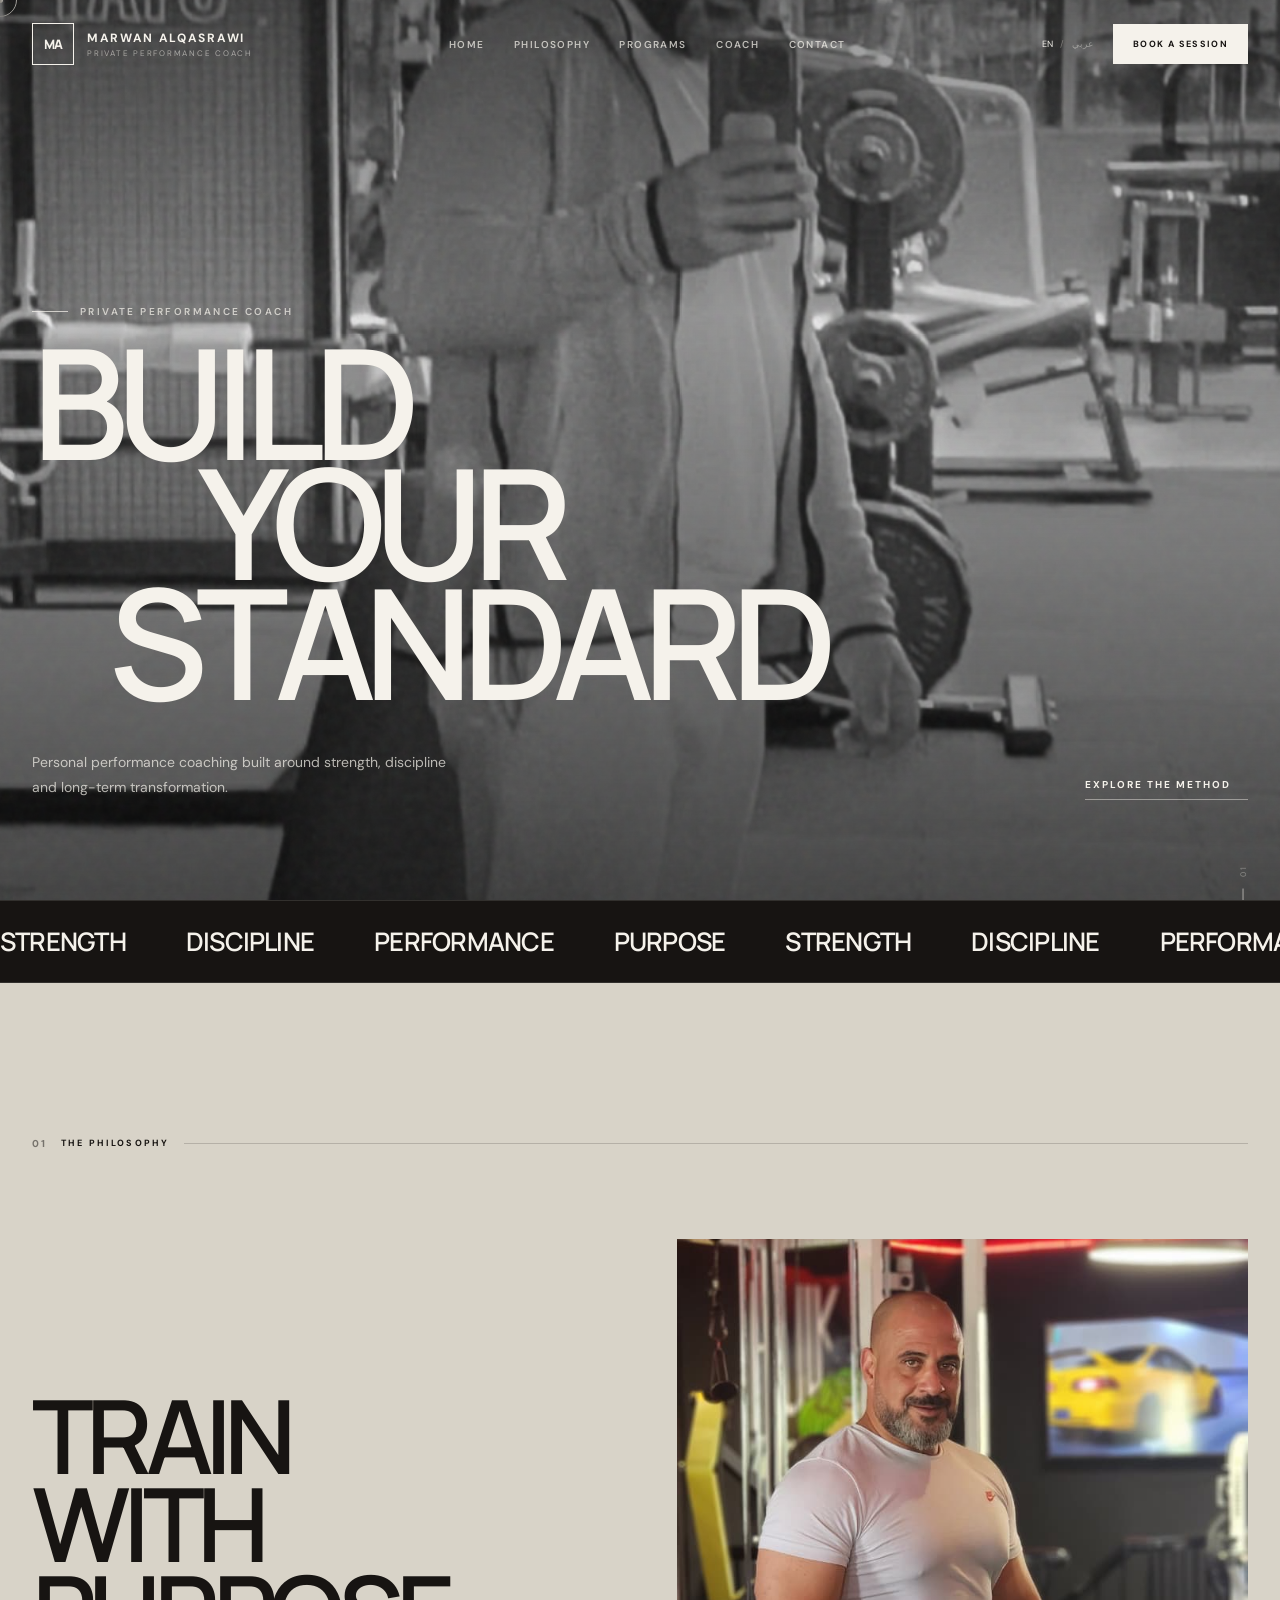
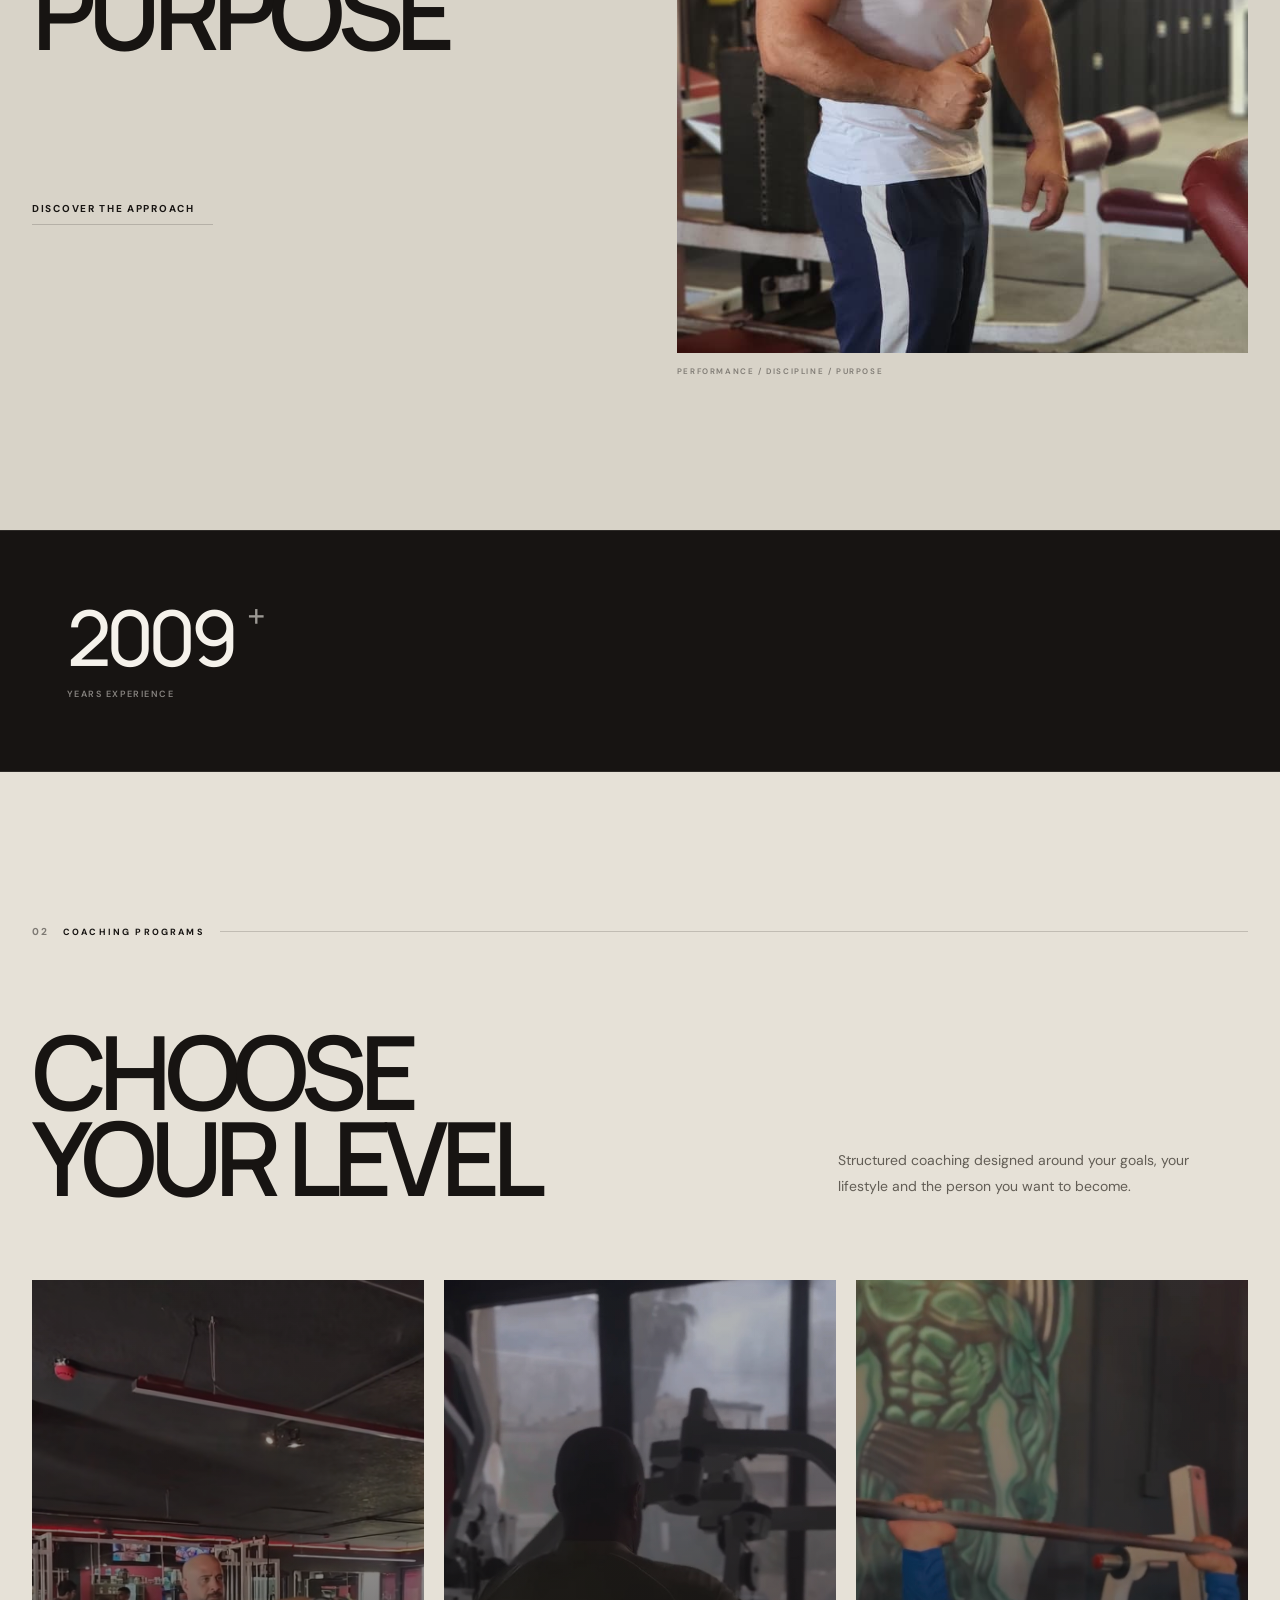
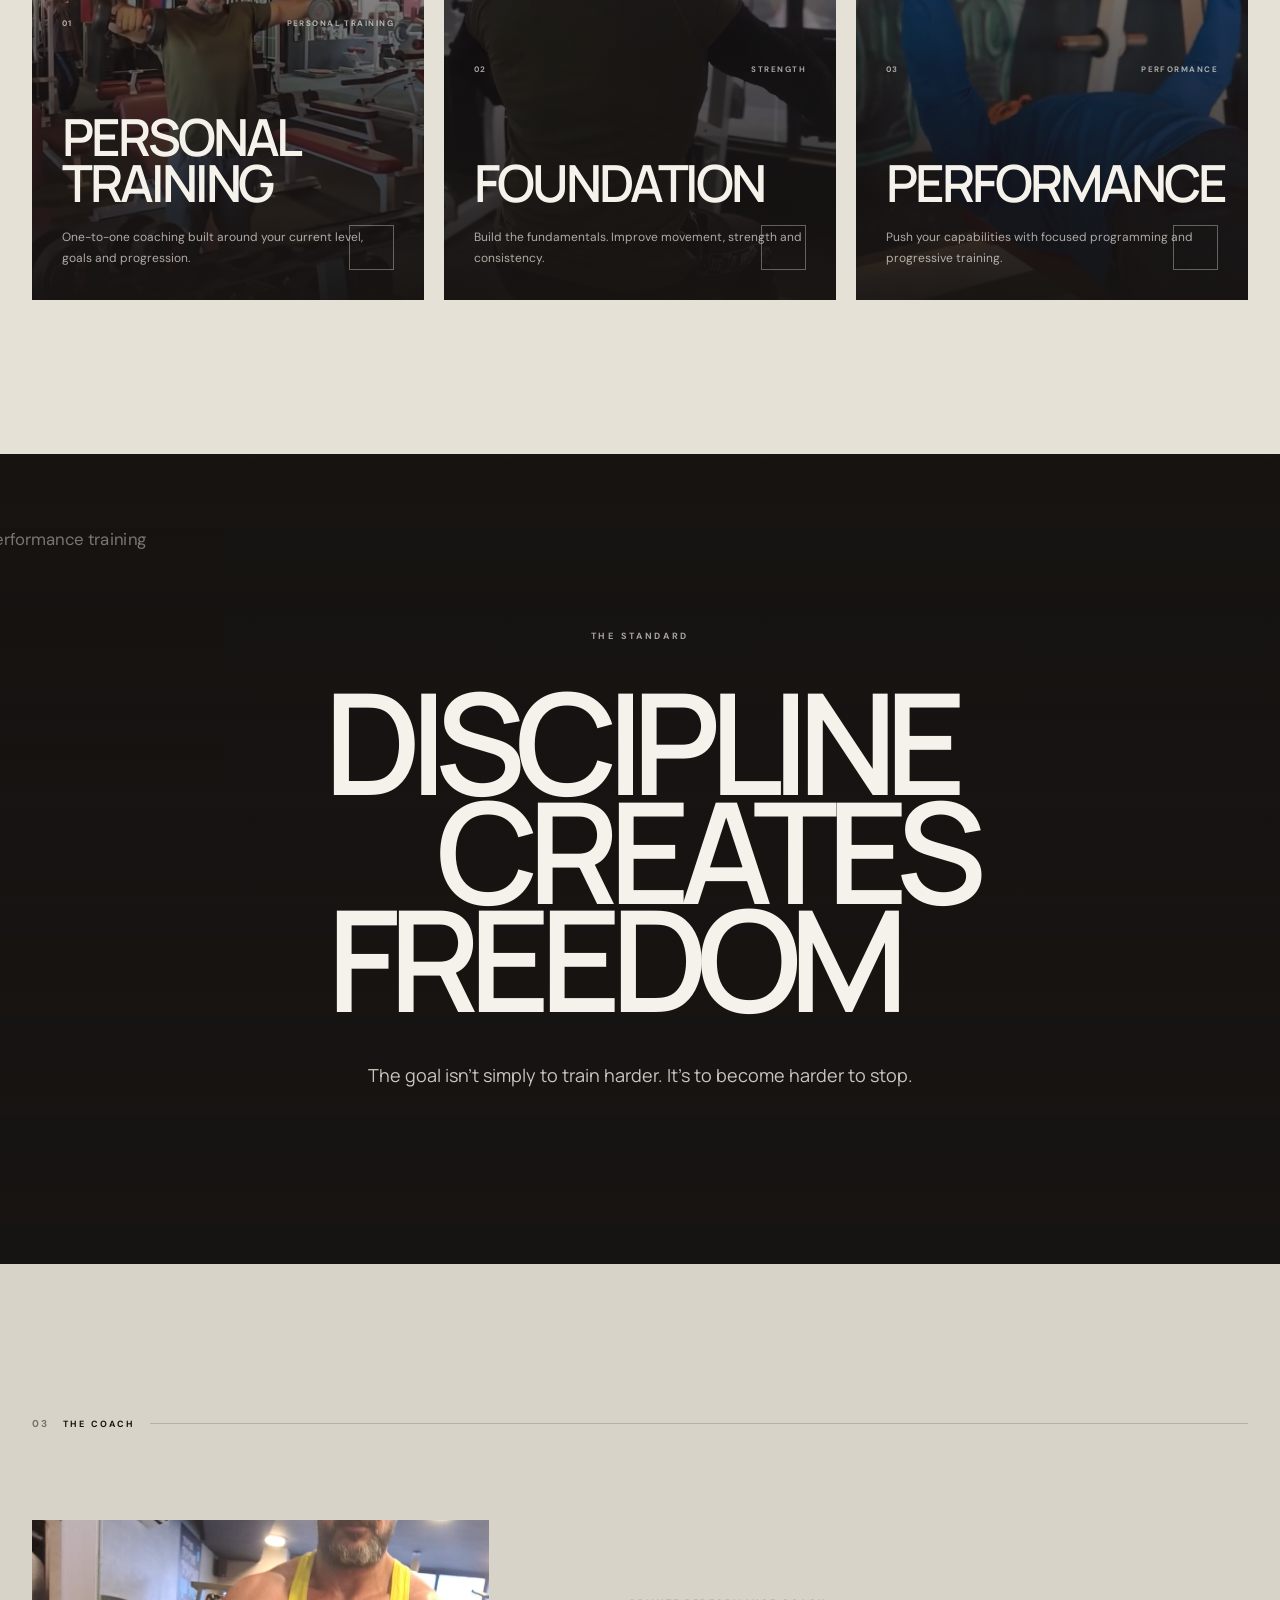
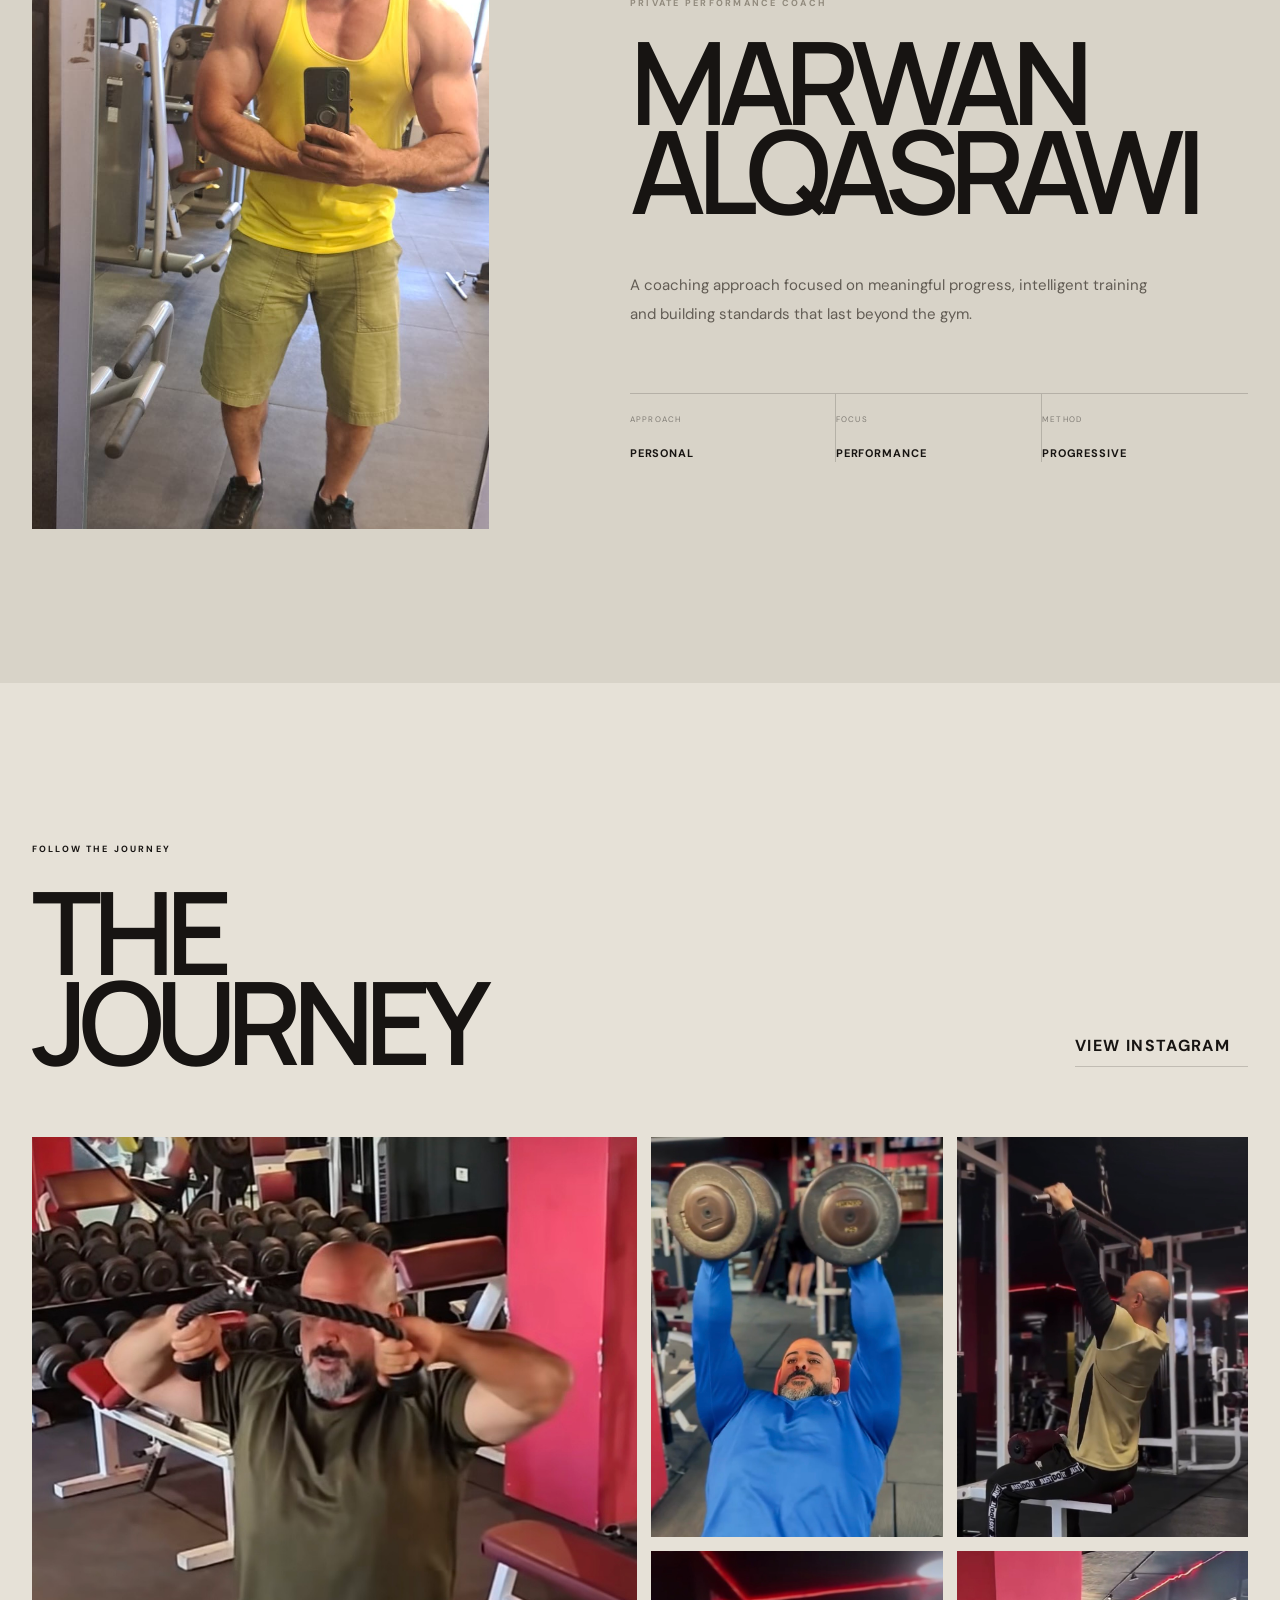
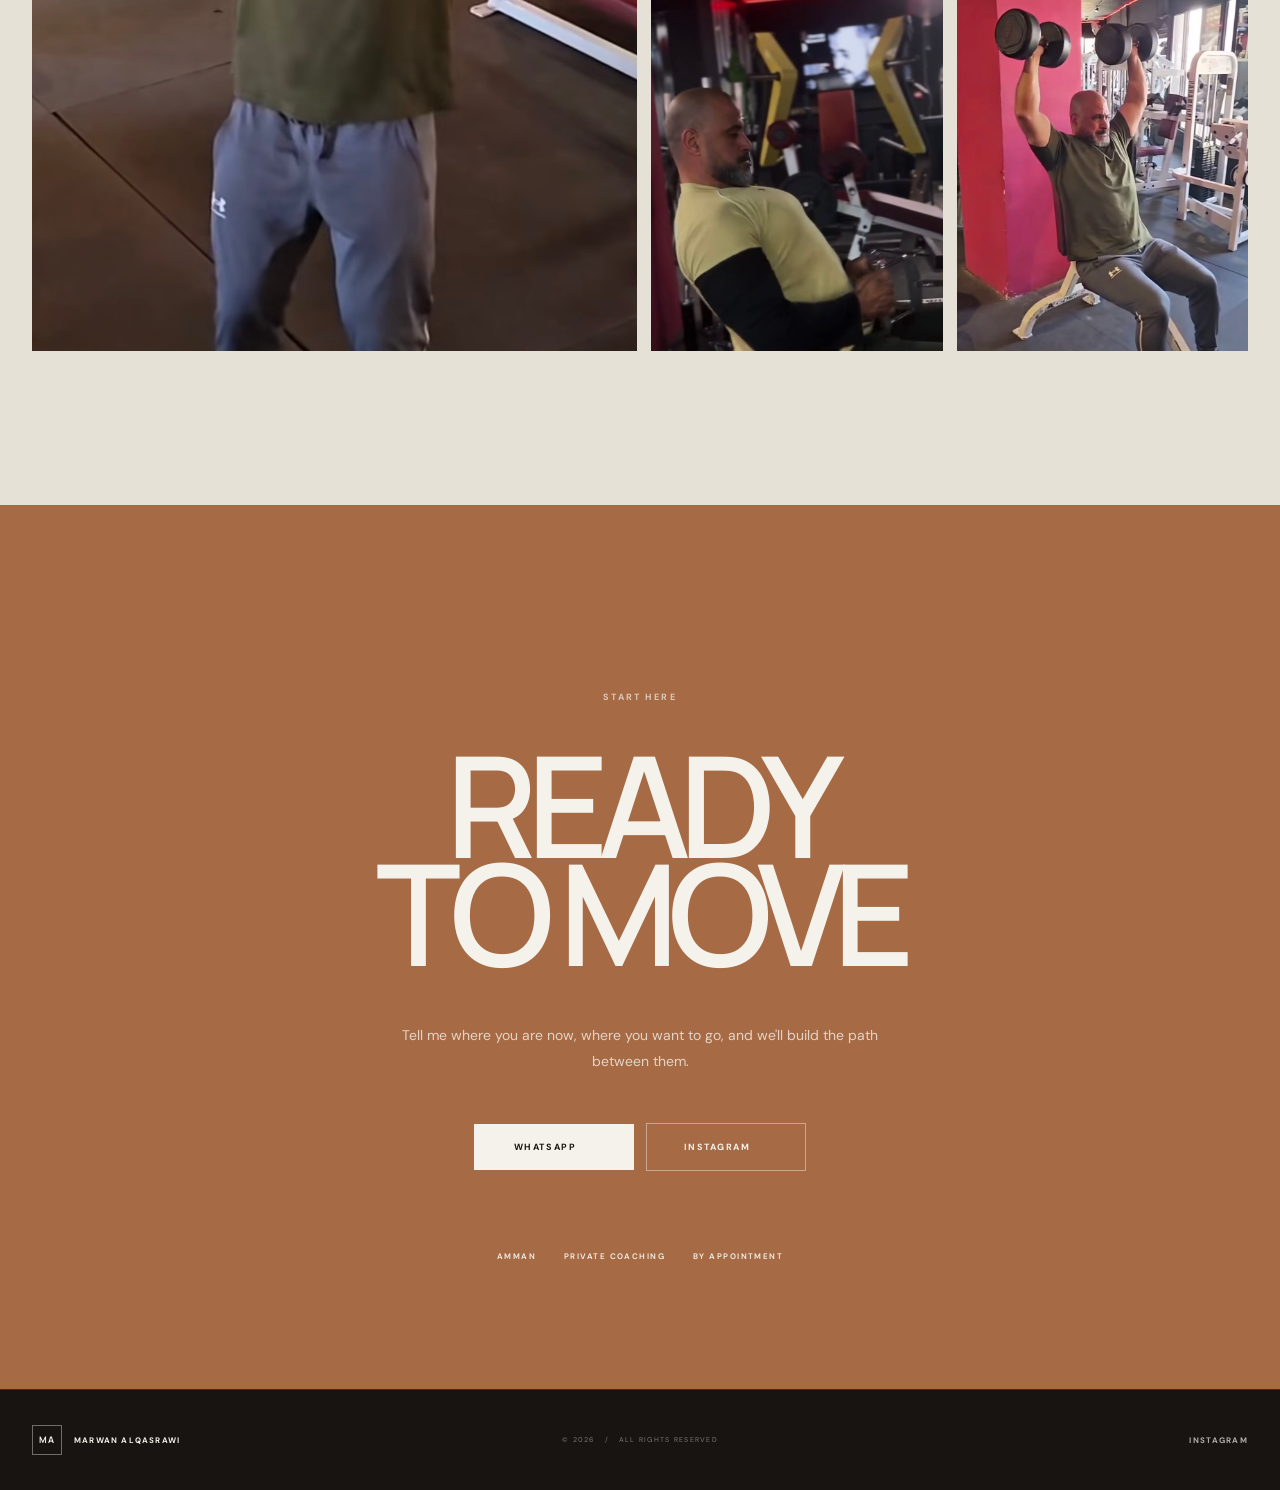
==== commit ca8d16ae: "Create index.html" ====
--- a/index.html
+++ b/index.html
@@ -1,245 +1,347 @@
 <!DOCTYPE html>
 <html lang="en" dir="ltr">
+
 <head>
     <meta charset="UTF-8">
-    <meta name="viewport" content="width=device-width, initial-scale=1.0">
-
-    <title>Marwan Alqaserawi | Performance Coach</title>
+
+    <meta
+        name="viewport"
+        content="width=device-width, initial-scale=1.0"
+    >
+
+    <title>
+        Marwan Alqaserawi | Private Performance Coach
+    </title>
 
     <meta
         name="description"
-        content="Marwan Alqaserawi — Personal Performance Coach in Amman, Jordan. Strength, performance and long-term transformation."
+        content="Marwan Alqaserawi — private performance coaching focused on strength, discipline and long-term transformation."
     >
 
-    <meta name="theme-color" content="#D8D3C8">
-
-    <link rel="preconnect" href="https://fonts.googleapis.com">
-    <link rel="preconnect" href="https://fonts.gstatic.com" crossorigin>
+    <meta
+        name="theme-color"
+        content="#171412"
+    >
+
+    <!-- =====================================================
+         FONTS
+    ====================================================== -->
 
     <link
-        href="https://fonts.googleapis.com/css2?family=Cairo:wght@400;500;600;700&family=DM+Sans:wght@400;500;600;700&family=Manrope:wght@400;500;600;700;800&display=swap"
+        rel="preconnect"
+        href="https://fonts.googleapis.com"
+    >
+
+    <link
+        rel="preconnect"
+        href="https://fonts.gstatic.com"
+        crossorigin
+    >
+
+    <link
+        href="https://fonts.googleapis.com/css2?family=Cairo:wght@400;500;600;700;800&family=DM+Sans:wght@400;500;600;700&family=Manrope:wght@400;500;600;700;800&display=swap"
         rel="stylesheet"
     >
 
-    <link rel="stylesheet" href="style.css">
+    <!-- =====================================================
+         CSS
+    ====================================================== -->
+
+    <link
+        rel="stylesheet"
+        href="style.css"
+    >
 </head>
 
+
 <body>
 
-    <!-- =========================================
+    <!-- =====================================================
          LOADER
-    ========================================== -->
-
-    <div class="loader" id="loader">
+    ====================================================== -->
+
+    <div
+        class="loader"
+        id="loader"
+    >
+
         <div class="loader-inner">
-            <div class="loader-mark">MA</div>
+
+            <div class="loader-brand">
+                MA
+            </div>
+
             <div class="loader-line"></div>
-            <div class="loader-label">PERFORMANCE COACH</div>
+
+            <div class="loader-text">
+                PRIVATE PERFORMANCE COACH
+            </div>
+
         </div>
+
     </div>
 
 
-    <!-- =========================================
+    <!-- =====================================================
          CUSTOM CURSOR
-    ========================================== -->
-
-    <div class="cursor" id="cursor"></div>
-    <div class="cursor-follower" id="cursorFollower"></div>
-
-
-    <!-- =========================================
+    ====================================================== -->
+
+    <div
+        class="cursor-dot"
+        aria-hidden="true"
+    ></div>
+
+    <div
+        class="cursor-follower"
+        aria-hidden="true"
+    ></div>
+
+
+    <!-- =====================================================
          NAVIGATION
-    ========================================== -->
-
-    <header class="navbar" id="navbar">
-
-        <a href="#home" class="brand" aria-label="Marwan Alqaserawi">
-            <span class="brand-mark">MA</span>
-
-            <span class="brand-text">
-                <strong>MARWAN</strong>
-                <small>PERFORMANCE COACH</small>
-            </span>
-        </a>
-
-
-        <nav class="desktop-nav">
-
-            <a href="#philosophy" data-i18n="navPhilosophy">
+    ====================================================== -->
+
+    <header
+        class="navbar"
+        id="navbar"
+    >
+
+        <div class="nav-container">
+
+
+            <!-- BRAND -->
+
+            <a
+                href="#home"
+                class="brand"
+                aria-label="Marwan Alqaserawi home"
+            >
+
+                <span class="brand-mark">
+                    MA
+                </span>
+
+                <span class="brand-copy">
+
+                    <strong>
+                        MARWAN ALQASRAWI
+                    </strong>
+
+                    <small>
+                        PRIVATE PERFORMANCE COACH
+                    </small>
+
+                </span>
+
+            </a>
+
+
+            <!-- DESKTOP NAV -->
+
+            <nav
+                class="desktop-nav"
+                aria-label="Main navigation"
+            >
+
+                <a
+                    href="#home"
+                    data-i18n="nav_home"
+                >
+                    HOME
+                </a>
+
+                <a
+                    href="#philosophy"
+                    data-i18n="nav_philosophy"
+                >
+                    PHILOSOPHY
+                </a>
+
+                <a
+                    href="#programs"
+                    data-i18n="nav_programs"
+                >
+                    PROGRAMS
+                </a>
+
+                <a
+                    href="#coach"
+                    data-i18n="nav_coach"
+                >
+                    COACH
+                </a>
+
+                <a
+                    href="#instagram"
+                    data-i18n="nav_contact"
+                >
+                    CONTACT
+                </a>
+
+            </nav>
+
+
+            <!-- NAV ACTIONS -->
+
+            <div class="nav-actions">
+
+                <div
+                    class="language-switcher"
+                    aria-label="Language"
+                >
+
+                    <button
+                        type="button"
+                        class="language-btn active"
+                        data-lang="en"
+                    >
+                        EN
+                    </button>
+
+                    <span>/</span>
+
+                    <button
+                        type="button"
+                        class="language-btn"
+                        data-lang="ar"
+                    >
+                        عربي
+                    </button>
+
+                </div>
+
+
+                <a
+                    href="https://wa.me/962780666720"
+                    class="nav-cta magnetic"
+                    target="_blank"
+                    rel="noopener noreferrer"
+                    data-i18n="nav_cta"
+                >
+                    BOOK A SESSION
+                </a>
+
+            </div>
+
+
+            <!-- MOBILE MENU BUTTON -->
+
+            <button
+                type="button"
+                class="menu-toggle"
+                id="menuToggle"
+                aria-label="Open menu"
+                aria-expanded="false"
+            >
+
+                <span></span>
+                <span></span>
+
+            </button>
+
+        </div>
+
+    </header>
+
+
+    <!-- =====================================================
+         MOBILE MENU
+    ====================================================== -->
+
+    <div
+        class="mobile-menu"
+        id="mobileMenu"
+    >
+
+        <nav
+            class="mobile-nav"
+            aria-label="Mobile navigation"
+        >
+
+            <a
+                href="#home"
+                data-i18n="mobile_home"
+            >
+                Home
+            </a>
+
+            <a
+                href="#philosophy"
+                data-i18n="mobile_philosophy"
+            >
                 Philosophy
             </a>
 
-            <a href="#programs" data-i18n="navPrograms">
+            <a
+                href="#programs"
+                data-i18n="mobile_programs"
+            >
                 Programs
             </a>
 
-            <a href="#coach" data-i18n="navCoach">
+            <a
+                href="#coach"
+                data-i18n="mobile_coach"
+            >
                 Coach
             </a>
 
             <a
-                href="https://www.instagram.com/marwanalqasrawi/"
-                target="_blank"
-                rel="noopener noreferrer"
-                data-i18n="navInstagram"
+                href="#instagram"
+                data-i18n="mobile_contact"
             >
-                Instagram
-            </a>
-
-            <a href="#contact" data-i18n="navContact">
                 Contact
             </a>
 
         </nav>
 
 
-        <div class="nav-actions">
-
-            <div class="language-switcher">
-
-                <button
-                    type="button"
-                    class="lang-button active"
-                    id="langEN"
-                    data-lang="en"
-                >
-                    EN
-                </button>
-
-                <span>/</span>
-
-                <button
-                    type="button"
-                    class="lang-button"
-                    id="langAR"
-                    data-lang="ar"
-                >
-                    عربي
-                </button>
-
-            </div>
-
-
-            <a
-                href="https://wa.me/962780666720"
-                class="nav-cta magnetic"
-                target="_blank"
-                rel="noopener noreferrer"
-                data-i18n="navCta"
+        <div class="mobile-language">
+
+            <button
+                type="button"
+                class="mobile-language-btn active"
+                data-lang="en"
             >
-                START TRAINING
-            </a>
+                EN
+            </button>
+
+            <button
+                type="button"
+                class="mobile-language-btn"
+                data-lang="ar"
+            >
+                عربي
+            </button>
 
         </div>
 
 
-        <button
-            class="mobile-menu-toggle"
-            id="mobileMenuToggle"
-            type="button"
-            aria-label="Open menu"
-            aria-expanded="false"
+        <a
+            href="https://wa.me/962780666720"
+            class="mobile-cta"
+            target="_blank"
+            rel="noopener noreferrer"
+            data-i18n="nav_cta"
         >
-            <span></span>
-            <span></span>
-        </button>
-
-    </header>
-
-
-    <!-- =========================================
-         MOBILE MENU
-    ========================================== -->
-
-    <div class="mobile-menu" id="mobileMenu">
-
-        <nav>
-
-            <a href="#philosophy" data-i18n="navPhilosophy">
-                Philosophy
-            </a>
-
-            <a href="#programs" data-i18n="navPrograms">
-                Programs
-            </a>
-
-            <a href="#coach" data-i18n="navCoach">
-                Coach
-            </a>
-
-            <a
-                href="https://www.instagram.com/marwanalqasrawi/"
-                target="_blank"
-                rel="noopener noreferrer"
-                data-i18n="navInstagram"
-            >
-                Instagram
-            </a>
-
-            <a href="#contact" data-i18n="navContact">
-                Contact
-            </a>
-
-        </nav>
-
-
-        <div class="mobile-menu-bottom">
-
-            <div class="language-switcher">
-
-                <button
-                    type="button"
-                    class="lang-button active"
-                    data-lang="en"
-                >
-                    EN
-                </button>
-
-                <span>/</span>
-
-                <button
-                    type="button"
-                    class="lang-button"
-                    data-lang="ar"
-                >
-                    عربي
-                </button>
-
-            </div>
-
-
-            <a
-                href="https://wa.me/962780666720"
-                class="mobile-cta"
-                target="_blank"
-                rel="noopener noreferrer"
-                data-i18n="navCta"
-            >
-                START TRAINING
-            </a>
-
-        </div>
+            BOOK A SESSION
+        </a>
 
     </div>
 
 
-    <main id="home">
-
-
-        <!-- =========================================
-             HERO
-        ========================================== -->
-
-        <section class="hero">
+    <!-- =====================================================
+         HERO
+    ====================================================== -->
+
+    <main>
+
+        <section
+            class="hero"
+            id="home"
+        >
 
             <div class="hero-media">
-
-                <!--
-                    VIDEO FIX:
-                    - ./hero-video.mp4
-                    - webkit-playsinline
-                    - preload="auto"
-                -->
 
                 <video
                     class="hero-video"
@@ -252,20 +354,24 @@
                     poster="hero.jpg"
                     preload="auto"
                 >
+
                     <source
                         src="./hero-video.mp4"
                         type="video/mp4"
                     >
+
                 </video>
 
 
                 <img
                     class="hero-image"
                     src="hero.jpg"
-                    alt="Marwan Alqaserawi performance coaching"
-                />
+                    alt="Marwan Alqaserawi private performance coaching"
+                >
+
 
                 <div class="hero-overlay"></div>
+
                 <div class="hero-grain"></div>
 
             </div>
@@ -273,52 +379,56 @@
 
             <div class="hero-content">
 
-                <div class="hero-eyebrow reveal">
-                    <span></span>
-
-                    <p data-i18n="heroEyebrow">
-                        PERSONAL PERFORMANCE COACHING
-                    </p>
+                <div
+                    class="hero-eyebrow"
+                    data-i18n="hero_eyebrow"
+                >
+                    PRIVATE PERFORMANCE COACH
                 </div>
 
 
                 <h1 class="hero-title">
 
-                    <span class="reveal" data-i18n="heroTitle1">
-                        TRAIN
-                    </span>
-
-                    <span class="reveal" data-i18n="heroTitle2">
-                        WITH
-                    </span>
-
-                    <span class="reveal" data-i18n="heroTitle3">
-                        PURPOSE.
+                    <span data-i18n="hero_line_1">
+                        BUILD
+                    </span>
+
+                    <span data-i18n="hero_line_2">
+                        YOUR
+                    </span>
+
+                    <span data-i18n="hero_line_3">
+                        STANDARD
                     </span>
 
                 </h1>
 
 
-                <div class="hero-bottom reveal">
+                <div class="hero-bottom">
 
                     <p
                         class="hero-description"
-                        data-i18n="heroDescription"
-                    >
-                        Structured training. Intelligent programming.
-                        Long-term progress.
+                        data-i18n="hero_description"
+                    >
+                        Personal performance coaching built around strength,
+                        discipline and long-term transformation.
                     </p>
 
 
                     <a
                         href="#philosophy"
-                        class="hero-explore magnetic"
-                    >
-                        <span data-i18n="heroExplore">
-                            EXPLORE
+                        class="hero-link magnetic"
+                    >
+
+                        <span data-i18n="hero_link">
+                            EXPLORE THE METHOD
                         </span>
 
-                        <span class="arrow">↘</span>
+                        <span
+                            class="premium-arrow"
+                            aria-hidden="true"
+                        ></span>
+
                     </a>
 
                 </div>
@@ -326,778 +436,994 @@
             </div>
 
 
-            <div class="scroll-indicator">
-
-                <span data-i18n="scroll">
+            <div class="hero-scroll">
+
+                <span>
                     SCROLL
                 </span>
 
-                <div class="scroll-line"></div>
+                <span class="scroll-line"></span>
+
+                <span class="hero-index">
+                    01
+                </span>
 
             </div>
 
         </section>
 
 
-        <!-- =========================================
+        <!-- =================================================
              MARQUEE
-        ========================================== -->
-
-        <div class="marquee">
-
-            <div class="marquee-track">
-
-                <span>STRENGTH</span>
-                <i>✦</i>
-
-                <span>DISCIPLINE</span>
-                <i>✦</i>
-
-                <span>PERFORMANCE</span>
-                <i>✦</i>
-
-                <span>CONSISTENCY</span>
-                <i>✦</i>
-
-                <span>STRENGTH</span>
-                <i>✦</i>
-
-                <span>DISCIPLINE</span>
-                <i>✦</i>
-
-                <span>PERFORMANCE</span>
-                <i>✦</i>
-
-                <span>CONSISTENCY</span>
-                <i>✦</i>
-
-            </div>
-
-        </div>
-
-
-        <!-- =========================================
+        ================================================== -->
+
+        <section
+            class="marquee-section"
+            aria-hidden="true"
+        >
+
+            <div class="marquee">
+
+                <div class="marquee-track">
+
+                    <span>
+                        STRENGTH
+                    </span>
+
+                    <i class="marquee-dot"></i>
+
+                    <span>
+                        DISCIPLINE
+                    </span>
+
+                    <i class="marquee-dot"></i>
+
+                    <span>
+                        PERFORMANCE
+                    </span>
+
+                    <i class="marquee-dot"></i>
+
+                    <span>
+                        PURPOSE
+                    </span>
+
+                    <i class="marquee-dot"></i>
+
+                    <span>
+                        STRENGTH
+                    </span>
+
+                    <i class="marquee-dot"></i>
+
+                    <span>
+                        DISCIPLINE
+                    </span>
+
+                    <i class="marquee-dot"></i>
+
+                    <span>
+                        PERFORMANCE
+                    </span>
+
+                    <i class="marquee-dot"></i>
+
+                    <span>
+                        PURPOSE
+                    </span>
+
+                    <i class="marquee-dot"></i>
+
+                </div>
+
+            </div>
+
+        </section>
+
+
+        <!-- =================================================
              PHILOSOPHY
-        ========================================== -->
-
-        <section class="section philosophy" id="philosophy">
-
-            <div class="section-number">
-                01
-            </div>
-
-
-            <div class="section-heading reveal">
-
-                <span class="section-label" data-i18n="philosophyLabel">
-                    THE PHILOSOPHY
+        ================================================== -->
+
+        <section
+            class="section philosophy-section"
+            id="philosophy"
+        >
+
+            <div class="section-container">
+
+
+                <div class="section-heading reveal">
+
+                    <span class="section-number">
+                        01
+                    </span>
+
+                    <span
+                        class="section-label"
+                        data-i18n="philosophy_label"
+                    >
+                        THE PHILOSOPHY
+                    </span>
+
+                </div>
+
+
+                <div class="philosophy-grid">
+
+
+                    <div class="philosophy-copy">
+
+                        <h2 class="reveal">
+
+                            <span data-i18n="philosophy_title_1">
+                                TRAIN
+                            </span>
+
+                            <br>
+
+                            <span data-i18n="philosophy_title_2">
+                                WITH
+                            </span>
+
+                            <br>
+
+                            <span data-i18n="philosophy_title_3">
+                                PURPOSE
+                            </span>
+
+                        </h2>
+
+
+                        <p
+                            class="reveal"
+                            data-i18n="philosophy_text"
+                        >
+                            Training is more than movement. It is the
+                            process of building discipline, confidence
+                            and a stronger standard for yourself.
+                        </p>
+
+
+                        <a
+                            href="#programs"
+                            class="text-link magnetic reveal"
+                        >
+
+                            <span data-i18n="philosophy_link">
+                                DISCOVER THE APPROACH
+                            </span>
+
+                            <span
+                                class="premium-arrow"
+                                aria-hidden="true"
+                            ></span>
+
+                        </a>
+
+                    </div>
+
+
+                    <div class="philosophy-image reveal">
+
+                        <div class="image-frame">
+
+                            <img
+                                src="philosophy.jpg"
+                                alt="Performance training philosophy"
+                                loading="lazy"
+                            >
+
+                        </div>
+
+                        <span class="image-caption">
+                            PERFORMANCE / DISCIPLINE / PURPOSE
+                        </span>
+
+                    </div>
+
+                </div>
+
+            </div>
+
+        </section>
+
+
+        <!-- =================================================
+             EXPERIENCE
+        ================================================== -->
+
+        <section class="stats-section">
+
+            <div class="stats-container">
+
+                <div class="stat reveal">
+
+                    <strong>
+                        2009
+                    </strong>
+
+                    <span data-i18n="stats_2">
+                        YEARS EXPERIENCE
+                    </span>
+
+                </div>
+
+            </div>
+
+        </section>
+
+
+        <!-- =================================================
+             COACHING MENU
+        ================================================== -->
+
+        <section
+            class="section programs-section"
+            id="programs"
+        >
+
+            <div class="section-container">
+
+
+                <div class="section-heading reveal">
+
+                    <span class="section-number">
+                        02
+                    </span>
+
+                    <span
+                        class="section-label"
+                        data-i18n="programs_label"
+                    >
+                        COACHING MENU
+                    </span>
+
+                </div>
+
+
+                <div class="programs-intro">
+
+                    <h2 class="reveal">
+
+                        <span data-i18n="programs_title_1">
+                            CHOOSE
+                        </span>
+
+                        <br>
+
+                        <span data-i18n="programs_title_2">
+                            YOUR LEVEL
+                        </span>
+
+                    </h2>
+
+
+                    <p
+                        class="reveal"
+                        data-i18n="programs_intro"
+                    >
+                        Structured coaching designed around your goals,
+                        your lifestyle and the person you want to become.
+                    </p>
+
+                </div>
+
+
+                <div class="programs-grid">
+
+
+                    <!-- PERSONAL TRAINING -->
+
+                    <article
+                        class="program-card reveal"
+                        data-tilt
+                    >
+
+                        <div class="program-image">
+
+                            <img
+                                src="training-01.jpg"
+                                alt="Personal training"
+                                loading="lazy"
+                            >
+
+                        </div>
+
+                        <div class="program-overlay"></div>
+
+
+                        <div class="program-content">
+
+                            <div class="program-top">
+
+                                <span>
+                                    01
+                                </span>
+
+                                <span>
+                                    PERSONAL TRAINING
+                                </span>
+
+                            </div>
+
+
+                            <h3>
+                                PERSONAL
+                                <br>
+                                TRAINING
+                            </h3>
+
+
+                            <p>
+                                One-to-one coaching built around your
+                                current level, goals and progression.
+                            </p>
+
+
+                            <span
+                                class="program-arrow premium-arrow"
+                                aria-hidden="true"
+                            ></span>
+
+                        </div>
+
+                    </article>
+
+
+                    <!-- STRENGTH -->
+
+                    <article
+                        class="program-card reveal"
+                        data-tilt
+                    >
+
+                        <div class="program-image">
+
+                            <img
+                                src="training-02.jpg"
+                                alt="Strength coaching"
+                                loading="lazy"
+                            >
+
+                        </div>
+
+                        <div class="program-overlay"></div>
+
+
+                        <div class="program-content">
+
+                            <div class="program-top">
+
+                                <span>
+                                    02
+                                </span>
+
+                                <span>
+                                    STRENGTH
+                                </span>
+
+                            </div>
+
+
+                            <h3 data-i18n="program_1_title">
+                                FOUNDATION
+                            </h3>
+
+
+                            <p data-i18n="program_1_text">
+                                Build the fundamentals. Improve movement,
+                                strength and consistency.
+                            </p>
+
+
+                            <span
+                                class="program-arrow premium-arrow"
+                                aria-hidden="true"
+                            ></span>
+
+                        </div>
+
+                    </article>
+
+
+                    <!-- PERFORMANCE -->
+
+                    <article
+                        class="program-card reveal"
+                        data-tilt
+                    >
+
+                        <div class="program-image">
+
+                            <img
+                                src="training-03.jpg"
+                                alt="Performance coaching"
+                                loading="lazy"
+                            >
+
+                        </div>
+
+                        <div class="program-overlay"></div>
+
+
+                        <div class="program-content">
+
+                            <div class="program-top">
+
+                                <span>
+                                    03
+                                </span>
+
+                                <span>
+                                    PERFORMANCE
+                                </span>
+
+                            </div>
+
+
+                            <h3 data-i18n="program_2_title">
+                                PERFORMANCE
+                            </h3>
+
+
+                            <p data-i18n="program_2_text">
+                                Push your capabilities with focused
+                                programming and progressive training.
+                            </p>
+
+
+                            <span
+                                class="program-arrow premium-arrow"
+                                aria-hidden="true"
+                            ></span>
+
+                        </div>
+
+                    </article>
+
+                </div>
+
+            </div>
+
+        </section>
+
+
+        <!-- =================================================
+             TRANSFORMATION / STATEMENT
+        ================================================== -->
+
+        <section class="statement-section">
+
+            <div class="statement-image">
+
+                <img
+                    src="statement.jpg"
+                    alt="Performance training"
+                    loading="lazy"
+                >
+
+            </div>
+
+            <div class="statement-overlay"></div>
+
+
+            <div class="statement-content reveal">
+
+                <span
+                    class="statement-label"
+                    data-i18n="statement_label"
+                >
+                    THE STANDARD
                 </span>
 
-                <h2 data-i18n="philosophyTitle">
-                    TRAIN WITH INTENTION.
+
+                <h2>
+
+                    <span data-i18n="statement_1">
+                        DISCIPLINE
+                    </span>
+
+                    <span data-i18n="statement_2">
+                        CREATES
+                    </span>
+
+                    <span data-i18n="statement_3">
+                        FREEDOM
+                    </span>
+
                 </h2>
 
-            </div>
-
-
-            <div class="philosophy-grid">
-
-                <div class="philosophy-copy reveal">
-
-                    <p
-                        class="large-copy"
-                        data-i18n="philosophyText"
-                    >
-                        Training should have direction. Every session,
-                        every movement and every progression has a purpose.
-                        Build strength, move better and create consistency
-                        that lasts.
-                    </p>
+
+                <p data-i18n="statement_text">
+                    The goal isn't simply to train harder.
+                    It's to become harder to stop.
+                </p>
+
+            </div>
+
+        </section>
+
+
+        <!-- =================================================
+             COACH
+        ================================================== -->
+
+        <section
+            class="section coach-section"
+            id="coach"
+        >
+
+            <div class="section-container">
+
+
+                <div class="section-heading reveal">
+
+                    <span class="section-number">
+                        03
+                    </span>
+
+                    <span
+                        class="section-label"
+                        data-i18n="coach_label"
+                    >
+                        THE COACH
+                    </span>
+
+                </div>
+
+
+                <div class="coach-grid">
+
+
+                    <div class="coach-image reveal">
+
+                        <div class="image-frame">
+
+                            <img
+                                src="trainer.jpg"
+                                alt="Marwan Alqaserawi"
+                                loading="lazy"
+                            >
+
+                        </div>
+
+                    </div>
+
+
+                    <div class="coach-copy">
+
+                        <span
+                            class="coach-role reveal"
+                            data-i18n="coach_role"
+                        >
+                            PRIVATE PERFORMANCE COACH
+                        </span>
+
+
+                        <h2 class="reveal">
+
+                            <span data-i18n="coach_title_1">
+                                MARWAN
+                            </span>
+
+                            <br>
+
+                            <span data-i18n="coach_title_2">
+                                ALQASRAWI
+                            </span>
+
+                        </h2>
+
+
+                        <p
+                            class="reveal"
+                            data-i18n="coach_text"
+                        >
+                            A coaching approach focused on meaningful
+                            progress, intelligent training and building
+                            standards that last beyond the gym.
+                        </p>
+
+
+                        <div class="coach-credentials">
+
+
+                            <div class="reveal">
+
+                                <span data-i18n="credential_1_label">
+                                    APPROACH
+                                </span>
+
+                                <strong data-i18n="credential_1_value">
+                                    PERSONAL
+                                </strong>
+
+                            </div>
+
+
+                            <div class="reveal">
+
+                                <span data-i18n="credential_2_label">
+                                    FOCUS
+                                </span>
+
+                                <strong data-i18n="credential_2_value">
+                                    PERFORMANCE
+                                </strong>
+
+                            </div>
+
+
+                            <div class="reveal">
+
+                                <span data-i18n="credential_3_label">
+                                    METHOD
+                                </span>
+
+                                <strong data-i18n="credential_3_value">
+                                    PROGRESSIVE
+                                </strong>
+
+                            </div>
+
+                        </div>
+
+                    </div>
+
+                </div>
+
+            </div>
+
+        </section>
+
+
+        <!-- =================================================
+             INSTAGRAM
+        ================================================== -->
+
+        <section
+            class="section instagram-section"
+            id="instagram"
+        >
+
+            <div class="section-container">
+
+
+                <div class="instagram-header reveal">
+
+                    <div>
+
+                        <span
+                            class="section-label"
+                            data-i18n="instagram_label"
+                        >
+                            FOLLOW THE JOURNEY
+                        </span>
+
+
+                        <h2>
+
+                            <span data-i18n="instagram_title_1">
+                                THE
+                            </span>
+
+                            <br>
+
+                            <span data-i18n="instagram_title_2">
+                                JOURNEY
+                            </span>
+
+                        </h2>
+
+                    </div>
 
 
                     <a
-                        href="#programs"
-                        class="text-link magnetic"
-                    >
-                        <span data-i18n="viewPrograms">
-                            VIEW PROGRAMS
+                        href="https://www.instagram.com/marwanalqasrawi/"
+                        class="instagram-link magnetic"
+                        target="_blank"
+                        rel="noopener noreferrer"
+                    >
+
+                        <span data-i18n="instagram_link">
+                            VIEW INSTAGRAM
                         </span>
 
-                        <span>↗</span>
+                        <span
+                            class="premium-arrow"
+                            aria-hidden="true"
+                        ></span>
+
                     </a>
 
                 </div>
 
 
-                <div class="philosophy-image image-reveal">
-
-                    <img
-                        src="philosophy.jpg"
-                        alt="Performance training"
-                        loading="lazy"
-                    />
-
-                </div>
-
-            </div>
-
-        </section>
-
-
-        <!-- =========================================
-             STATS
-        ========================================== -->
-
-        <section class="stats-section">
-
-            <div class="stats-grid">
-
-                <div class="stat reveal">
-
-                    <strong
-                        class="counter"
-                        data-target="17"
-                    >
-                        0
-                    </strong>
-
-                    <span data-i18n="statYears">
-                        YEARS EXPERIENCE
-                    </span>
-
-                </div>
-
-
-                <div class="stat reveal">
-
-                    <strong
-                        class="counter"
-                        data-target="500"
-                    >
-                        0
-                    </strong>
-
-                    <span data-i18n="statSessions">
-                        CLIENT SESSIONS
-                    </span>
-
-                </div>
-
-
-                <div class="stat reveal">
-
-                    <strong
-                        class="counter"
-                        data-target="97"
-                    >
-                        0
-                    </strong>
-
-                    <span data-i18n="statRetention">
-                        CLIENT RETENTION
-                    </span>
-
-                </div>
-
-
-                <div class="stat reveal">
-
-                    <strong>
-                        1:1
-                    </strong>
-
-                    <span data-i18n="statApproach">
-                        PERSONAL APPROACH
-                    </span>
-
-                </div>
-
-            </div>
-
-        </section>
-
-
-        <!-- =========================================
-             PROGRAMS
-        ========================================== -->
-
-        <section class="section programs" id="programs">
-
-            <div class="section-number">
-                02
-            </div>
-
-
-            <div class="section-heading reveal">
-
-                <span class="section-label" data-i18n="programsLabel">
-                    THE PROGRAMS
-                </span>
-
-                <h2 data-i18n="programsTitle">
-                    BUILT AROUND YOUR GOALS.
-                </h2>
-
-            </div>
-
-
-            <div class="programs-grid">
-
-
-                <!-- PROGRAM 01 -->
-
-                <article class="program-card reveal">
-
-                    <div class="program-image">
+                <div class="instagram-grid">
+
+
+                    <a
+                        href="https://www.instagram.com/marwanalqasrawi/"
+                        class="instagram-item instagram-item-large"
+                        target="_blank"
+                        rel="noopener noreferrer"
+                    >
 
                         <img
-                            src="training-01.jpg"
-                            alt="Strength training"
+                            src="gallery-01.jpg"
+                            alt="Marwan Alqaserawi Instagram"
                             loading="lazy"
-                        />
-
-                        <div class="program-number">
-                            01
-                        </div>
-
-                    </div>
-
-
-                    <div class="program-content">
+                        >
 
                         <span
-                            class="program-label"
-                            data-i18n="program01Label"
+                            class="premium-arrow"
+                            aria-hidden="true"
+                        ></span>
+
+                    </a>
+
+
+                    <a
+                        href="https://www.instagram.com/marwanalqasrawi/"
+                        class="instagram-item"
+                        target="_blank"
+                        rel="noopener noreferrer"
+                    >
+
+                        <img
+                            src="gallery-02.jpg"
+                            alt="Marwan Alqaserawi training"
+                            loading="lazy"
                         >
-                            STRENGTH
-                        </span>
-
-                        <h3 data-i18n="program01Title">
-                            BUILD REAL STRENGTH.
-                        </h3>
-
-                        <p data-i18n="program01Text">
-                            Progressive training designed to build
-                            strength, control and confidence.
-                        </p>
-
-                    </div>
-
-                </article>
-
-
-                <!-- PROGRAM 02 -->
-
-                <article class="program-card reveal">
-
-                    <div class="program-image">
+
+                        <span
+                            class="premium-arrow"
+                            aria-hidden="true"
+                        ></span>
+
+                    </a>
+
+
+                    <a
+                        href="https://www.instagram.com/marwanalqasrawi/"
+                        class="instagram-item"
+                        target="_blank"
+                        rel="noopener noreferrer"
+                    >
 
                         <img
-                            src="training-02.jpg"
+                            src="gallery-03.jpg"
+                            alt="Marwan Alqaserawi coaching"
+                            loading="lazy"
+                        >
+
+                        <span
+                            class="premium-arrow"
+                            aria-hidden="true"
+                        ></span>
+
+                    </a>
+
+
+                    <a
+                        href="https://www.instagram.com/marwanalqasrawi/"
+                        class="instagram-item"
+                        target="_blank"
+                        rel="noopener noreferrer"
+                    >
+
+                        <img
+                            src="gallery-04.jpg"
                             alt="Performance training"
                             loading="lazy"
-                        />
-
-                        <div class="program-number">
-                            02
-                        </div>
-
-                    </div>
-
-
-                    <div class="program-content">
+                        >
 
                         <span
-                            class="program-label"
-                            data-i18n="program02Label"
+                            class="premium-arrow"
+                            aria-hidden="true"
+                        ></span>
+
+                    </a>
+
+
+                    <a
+                        href="https://www.instagram.com/marwanalqasrawi/"
+                        class="instagram-item"
+                        target="_blank"
+                        rel="noopener noreferrer"
+                    >
+
+                        <img
+                            src="gallery-05.jpg"
+                            alt="Private coaching"
+                            loading="lazy"
                         >
-                            PERFORMANCE
+
+                        <span
+                            class="premium-arrow"
+                            aria-hidden="true"
+                        ></span>
+
+                    </a>
+
+                </div>
+
+            </div>
+
+        </section>
+
+
+        <!-- =================================================
+             CONTACT
+        ================================================== -->
+
+        <section
+            class="contact-section"
+            id="contact"
+        >
+
+            <div class="contact-container">
+
+
+                <span
+                    class="section-label reveal"
+                    data-i18n="contact_label"
+                >
+                    START HERE
+                </span>
+
+
+                <h2 class="reveal">
+
+                    <span data-i18n="contact_title_1">
+                        READY
+                    </span>
+
+                    <br>
+
+                    <span data-i18n="contact_title_2">
+                        TO MOVE
+                    </span>
+
+                </h2>
+
+
+                <p
+                    class="reveal"
+                    data-i18n="contact_text"
+                >
+                    Tell me where you are now, where you want to go,
+                    and we'll build the path between them.
+                </p>
+
+
+                <div class="contact-actions reveal">
+
+
+                    <a
+                        href="https://wa.me/962780666720"
+                        class="contact-primary magnetic"
+                        target="_blank"
+                        rel="noopener noreferrer"
+                    >
+
+                        <span data-i18n="contact_whatsapp">
+                            WHATSAPP
                         </span>
 
-                        <h3 data-i18n="program02Title">
-                            MOVE WITH PURPOSE.
-                        </h3>
-
-                        <p data-i18n="program02Text">
-                            Develop athletic performance, movement quality
-                            and physical capacity.
-                        </p>
-
-                    </div>
-
-                </article>
-
-
-                <!-- PROGRAM 03 -->
-
-                <article class="program-card reveal">
-
-                    <div class="program-image">
-
-                        <img
-                            src="training-03.jpg"
-                            alt="Transformation training"
-                            loading="lazy"
-                        />
-
-                        <div class="program-number">
-                            03
-                        </div>
-
-                    </div>
-
-
-                    <div class="program-content">
-
                         <span
-                            class="program-label"
-                            data-i18n="program03Label"
-                        >
-                            TRANSFORMATION
+                            class="premium-arrow"
+                            aria-hidden="true"
+                        ></span>
+
+                    </a>
+
+
+                    <a
+                        href="https://www.instagram.com/marwanalqasrawi/"
+                        class="contact-secondary magnetic"
+                        target="_blank"
+                        rel="noopener noreferrer"
+                    >
+
+                        <span data-i18n="contact_instagram">
+                            INSTAGRAM
                         </span>
 
-                        <h3 data-i18n="program03Title">
-                            CHANGE THAT LASTS.
-                        </h3>
-
-                        <p data-i18n="program03Text">
-                            A structured approach built around sustainable
-                            progress and long-term results.
-                        </p>
-
-                    </div>
-
-                </article>
-
+                        <span
+                            class="premium-arrow"
+                            aria-hidden="true"
+                        ></span>
+
+                    </a>
+
+                </div>
+
+
+                <div class="contact-location reveal">
+
+                    <span data-i18n="contact_location">
+                        AMMAN
+                    </span>
+
+                    <span data-i18n="contact_availability">
+                        PRIVATE COACHING
+                    </span>
+
+                    <span data-i18n="contact_booking">
+                        BY APPOINTMENT
+                    </span>
+
+                </div>
 
             </div>
 
         </section>
 
-
-        <!-- =========================================
-             STATEMENT
-        ========================================== -->
-
-        <section class="statement">
-
-            <div class="statement-image">
-
-                <img
-                    src="statement.jpg"
-                    alt="Training with purpose"
-                    loading="lazy"
-                />
-
-                <div class="statement-overlay"></div>
-
-            </div>
-
-
-            <div class="statement-content">
-
-                <p class="statement-small reveal">
-                    PERFORMANCE OVER PERCEPTION
-                </p>
-
-
-                <h2>
-
-                    <span class="reveal" data-i18n="statement01">
-                        DON'T TRAIN
-                    </span>
-
-                    <span class="reveal" data-i18n="statement02">
-                        TO LOOK
-                    </span>
-
-                    <span class="reveal" data-i18n="statement03">
-                        STRONG.
-                    </span>
-
-                </h2>
-
-
-                <p
-                    class="statement-bottom reveal"
-                    data-i18n="statementBottom"
-                >
-                    Train to become stronger.
-                </p>
-
-            </div>
-
-        </section>
-
-
-        <!-- =========================================
-             COACH
-        ========================================== -->
-
-        <section class="section coach" id="coach">
-
-            <div class="section-number">
-                03
-            </div>
-
-
-            <div class="section-heading reveal">
-
-                <span class="section-label" data-i18n="coachLabel">
-                    THE COACH
+    </main>
+
+
+    <!-- =====================================================
+         FOOTER
+    ====================================================== -->
+
+    <footer class="footer">
+
+        <div class="footer-container">
+
+
+            <div class="footer-brand">
+
+                <span class="footer-mark">
+                    MA
                 </span>
 
-                <h2 data-i18n="coachTitle">
-                    EXPERIENCE. KNOWLEDGE. PURPOSE.
-                </h2>
-
-            </div>
-
-
-            <div class="coach-grid">
-
-                <div class="coach-image image-reveal">
-
-                    <img
-                        src="trainer.jpg"
-                        alt="Marwan Alqaserawi — Performance Coach"
-                        loading="lazy"
-                    />
-
-                </div>
-
-
-                <div class="coach-copy reveal">
-
-                    <span
-                        class="coach-role"
-                        data-i18n="coachRole"
-                    >
-                        PERFORMANCE COACH
-                    </span>
-
-
-                    <h3>
-                        MARWAN<br>
-                        ALQASRAWI
-                    </h3>
-
-
-                    <p data-i18n="coachDescription">
-                        A performance-focused coaching approach built
-                        around intelligent programming, individual needs
-                        and long-term progress.
-                    </p>
-
-
-                    <div class="coach-credentials">
-
-                        <div>
-                            <span>01</span>
-                            <strong data-i18n="credential01">
-                                STRENGTH
-                            </strong>
-                        </div>
-
-                        <div>
-                            <span>02</span>
-                            <strong data-i18n="credential02">
-                                PERFORMANCE
-                            </strong>
-                        </div>
-
-                        <div>
-                            <span>03</span>
-                            <strong data-i18n="credential03">
-                                LONG-TERM PROGRESS
-                            </strong>
-                        </div>
-
-                    </div>
-
-                </div>
-
-            </div>
-
-        </section>
-
-
-        <!-- =========================================
-             INSTAGRAM
-        ========================================== -->
-
-        <section class="section instagram-section">
-
-            <div class="instagram-heading reveal">
-
-                <div>
-
-                    <span
-                        class="section-label"
-                        data-i18n="instagramLabel"
-                    >
-                        INSTAGRAM
-                    </span>
-
-                    <h2 data-i18n="instagramTitle">
-                        TRAIN. BUILD. REPEAT.
-                    </h2>
-
-                </div>
-
-
-                <a
-                    href="https://www.instagram.com/marwanalqasrawi/"
-                    target="_blank"
-                    rel="noopener noreferrer"
-                    class="instagram-handle magnetic"
-                >
-                    @MARWANALQASRAWI
-                    <span>↗</span>
-                </a>
-
-            </div>
-
-
-            <div class="instagram-grid">
-
-                <a
-                    href="https://www.instagram.com/marwanalqasrawi/"
-                    target="_blank"
-                    rel="noopener noreferrer"
-                    class="instagram-item reveal"
-                >
-                    <img
-                        src="gallery-01.jpg"
-                        alt="Marwan Alqaserawi training"
-                        loading="lazy"
-                    />
-                </a>
-
-
-                <a
-                    href="https://www.instagram.com/marwanalqasrawi/"
-                    target="_blank"
-                    rel="noopener noreferrer"
-                    class="instagram-item reveal"
-                >
-                    <img
-                        src="gallery-02.jpg"
-                        alt="Marwan Alqaserawi coaching"
-                        loading="lazy"
-                    />
-                </a>
-
-
-                <a
-                    href="https://www.instagram.com/marwanalqasrawi/"
-                    target="_blank"
-                    rel="noopener noreferrer"
-                    class="instagram-item reveal"
-                >
-                    <img
-                        src="gallery-03.jpg"
-                        alt="Performance training"
-                        loading="lazy"
-                    />
-                </a>
-
-
-                <a
-                    href="https://www.instagram.com/marwanalqasrawi/"
-                    target="_blank"
-                    rel="noopener noreferrer"
-                    class="instagram-item reveal"
-                >
-                    <img
-                        src="gallery-04.jpg"
-                        alt="Strength training"
-                        loading="lazy"
-                    />
-                </a>
-
-
-                <a
-                    href="https://www.instagram.com/marwanalqasrawi/"
-                    target="_blank"
-                    rel="noopener noreferrer"
-                    class="instagram-item reveal"
-                >
-                    <img
-                        src="gallery-05.jpg"
-                        alt="Personal performance coaching"
-                        loading="lazy"
-                    />
-                </a>
-
-            </div>
-
-        </section>
-
-
-        <!-- =========================================
-             TESTIMONIAL
-        ========================================== -->
-
-        <section class="testimonial">
-
-            <div class="testimonial-inner reveal">
-
-                <span class="quote-mark">
-                    “
+                <span>
+                    MARWAN ALQASRAWI
                 </span>
 
-                <blockquote data-i18n="testimonial">
-                    The biggest difference wasn't the workouts.
-                    It was finally having a plan I could believe in.
-                </blockquote>
-
-                <div class="testimonial-author">
-                    <span></span>
-                    <p>
-                        Alex M. — 12 Month Client
-                    </p>
-                </div>
-
-            </div>
-
-        </section>
-
-
-        <!-- =========================================
-             CONTACT
-        ========================================== -->
-
-        <section class="contact" id="contact">
-
-            <div class="contact-inner">
-
-                <div class="contact-top reveal">
-
-                    <span
-                        class="section-label"
-                        data-i18n="contactLabel"
-                    >
-                        GET STARTED
-                    </span>
-
-                    <span>
-                        AMMAN — JORDAN
-                    </span>
-
-                </div>
-
-
-                <div class="contact-main">
-
-                    <h2 class="reveal" data-i18n="contactTitle">
-                        START A<br>
-                        CONVERSATION.
-                    </h2>
-
-
-                    <div class="contact-copy reveal">
-
-                        <p data-i18n="contactDescription">
-                            Ready to train with purpose? Get in touch
-                            and let's build a plan around your goals.
-                        </p>
-
-
-                        <div class="contact-links">
-
-                            <a
-                                href="https://wa.me/962780666720"
-                                target="_blank"
-                                rel="noopener noreferrer"
-                                class="contact-link magnetic"
-                            >
-                                <span data-i18n="contactWhatsApp">
-                                    WHATSAPP
-                                </span>
-
-                                <span>↗</span>
-                            </a>
-
-
-                            <a
-                                href="tel:+962780666720"
-                                class="contact-link magnetic"
-                            >
-                                <span>
-                                    +962 78 066 6720
-                                </span>
-
-                                <span>↗</span>
-                            </a>
-
-                        </div>
-
-                    </div>
-
-                </div>
-
-
-                <div class="contact-bottom reveal">
-
-                    <span>
-                        AMMAN — JORDAN
-                    </span>
-
-                    <span>
-                        +962 78 066 6720
-                    </span>
-
-                </div>
-
-            </div>
-
-        </section>
-
-    </main>
-
-
-    <!-- =========================================
-         FOOTER
-    ========================================== -->
-
-    <footer class="footer">
-
-        <div class="footer-brand">
-
-            <span class="footer-mark">
-                MA
-            </span>
-
-            <span>
-                MARWAN ALQASRAWI
-            </span>
+            </div>
+
+
+            <div class="footer-center">
+
+                <span>
+                    © 2026
+                </span>
+
+                <span>
+                    /
+                </span>
+
+                <span data-i18n="footer_rights">
+                    ALL RIGHTS RESERVED
+                </span>
+
+            </div>
+
+
+            <a
+                href="https://www.instagram.com/marwanalqasrawi/"
+                class="footer-instagram"
+                target="_blank"
+                rel="noopener noreferrer"
+                data-i18n="contact_instagram"
+            >
+                INSTAGRAM
+            </a>
 
         </div>
 
-
-        <div class="footer-center">
-            © 2026 / ALL RIGHTS RESERVED
-        </div>
-
-
-        <a
-            href="https://www.instagram.com/marwanalqasrawi/"
-            target="_blank"
-            rel="noopener noreferrer"
-            class="footer-instagram"
-        >
-            INSTAGRAM ↗
-        </a>
-
     </footer>
 
 
-    <!-- =========================================
+    <!-- =====================================================
          JAVASCRIPT
-    ========================================== -->
+    ====================================================== -->
 
     <script src="script.js"></script>
 
 </body>
+
 </html>
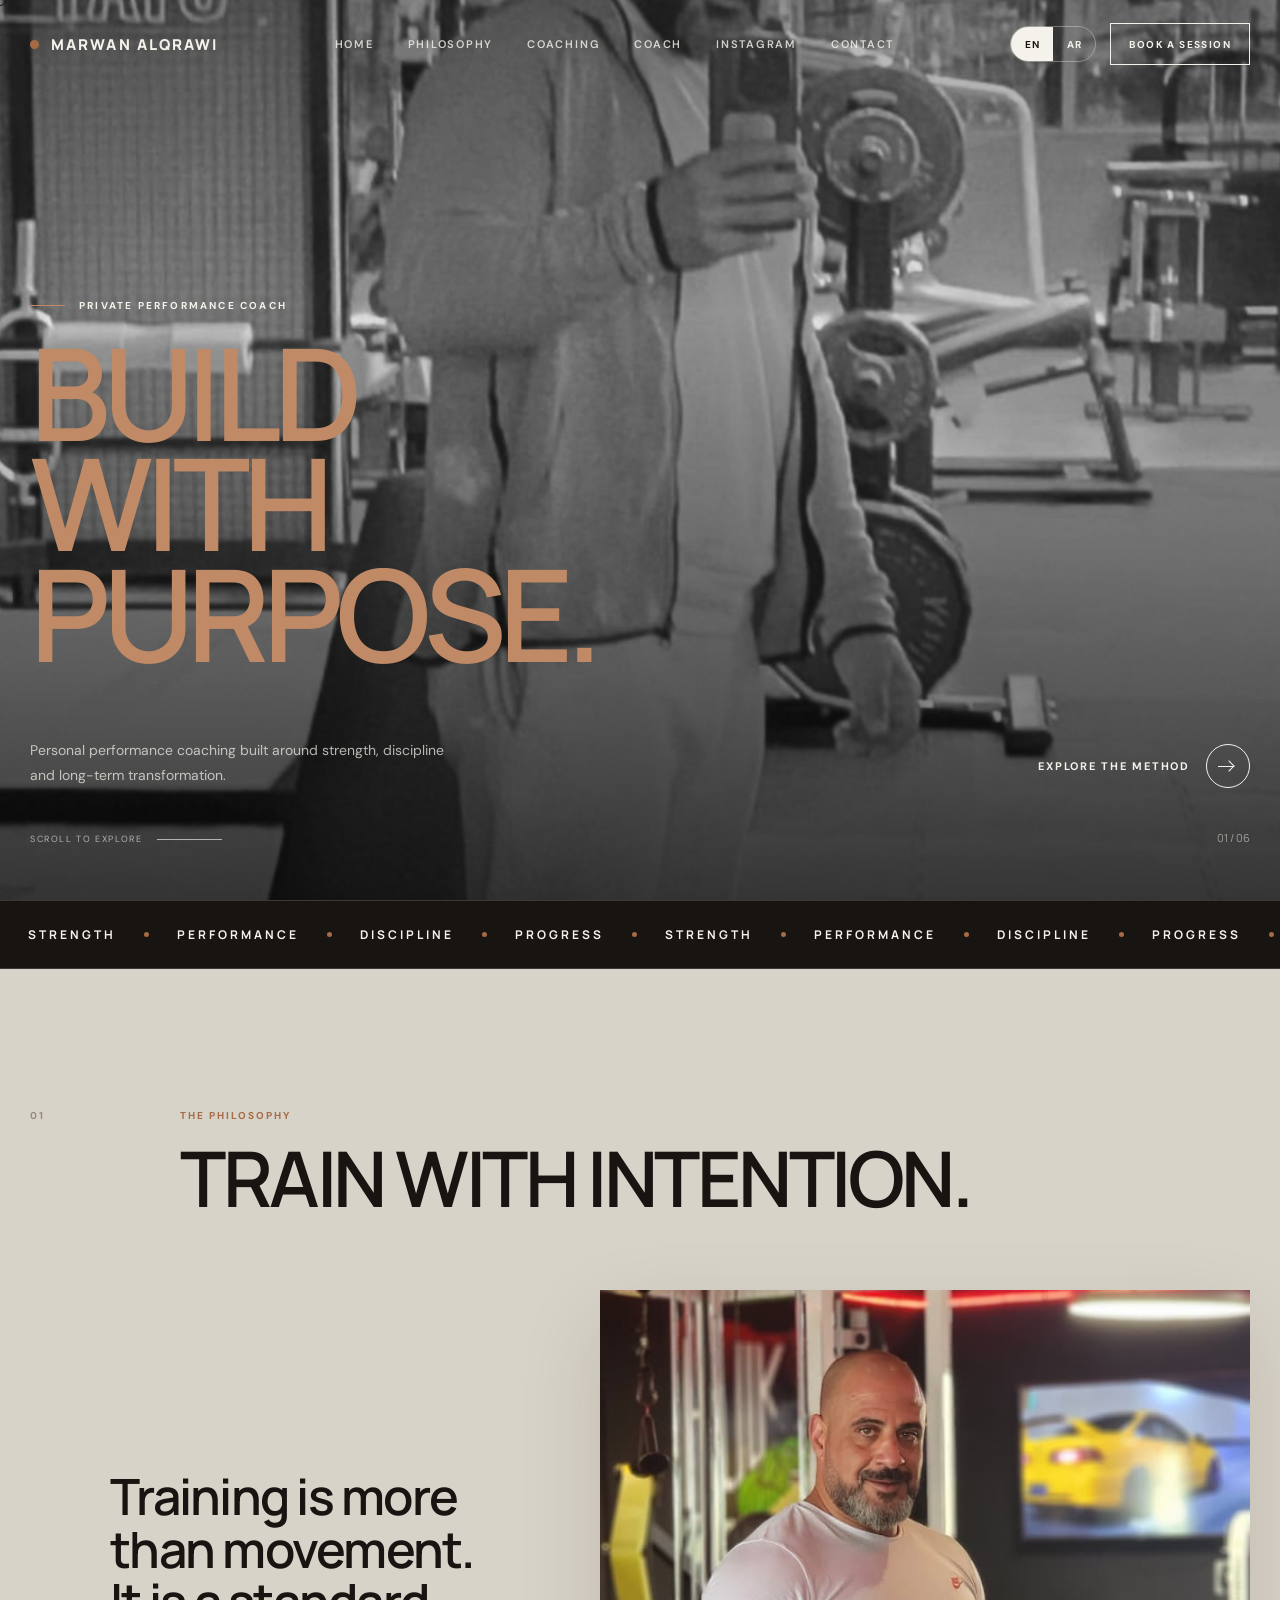
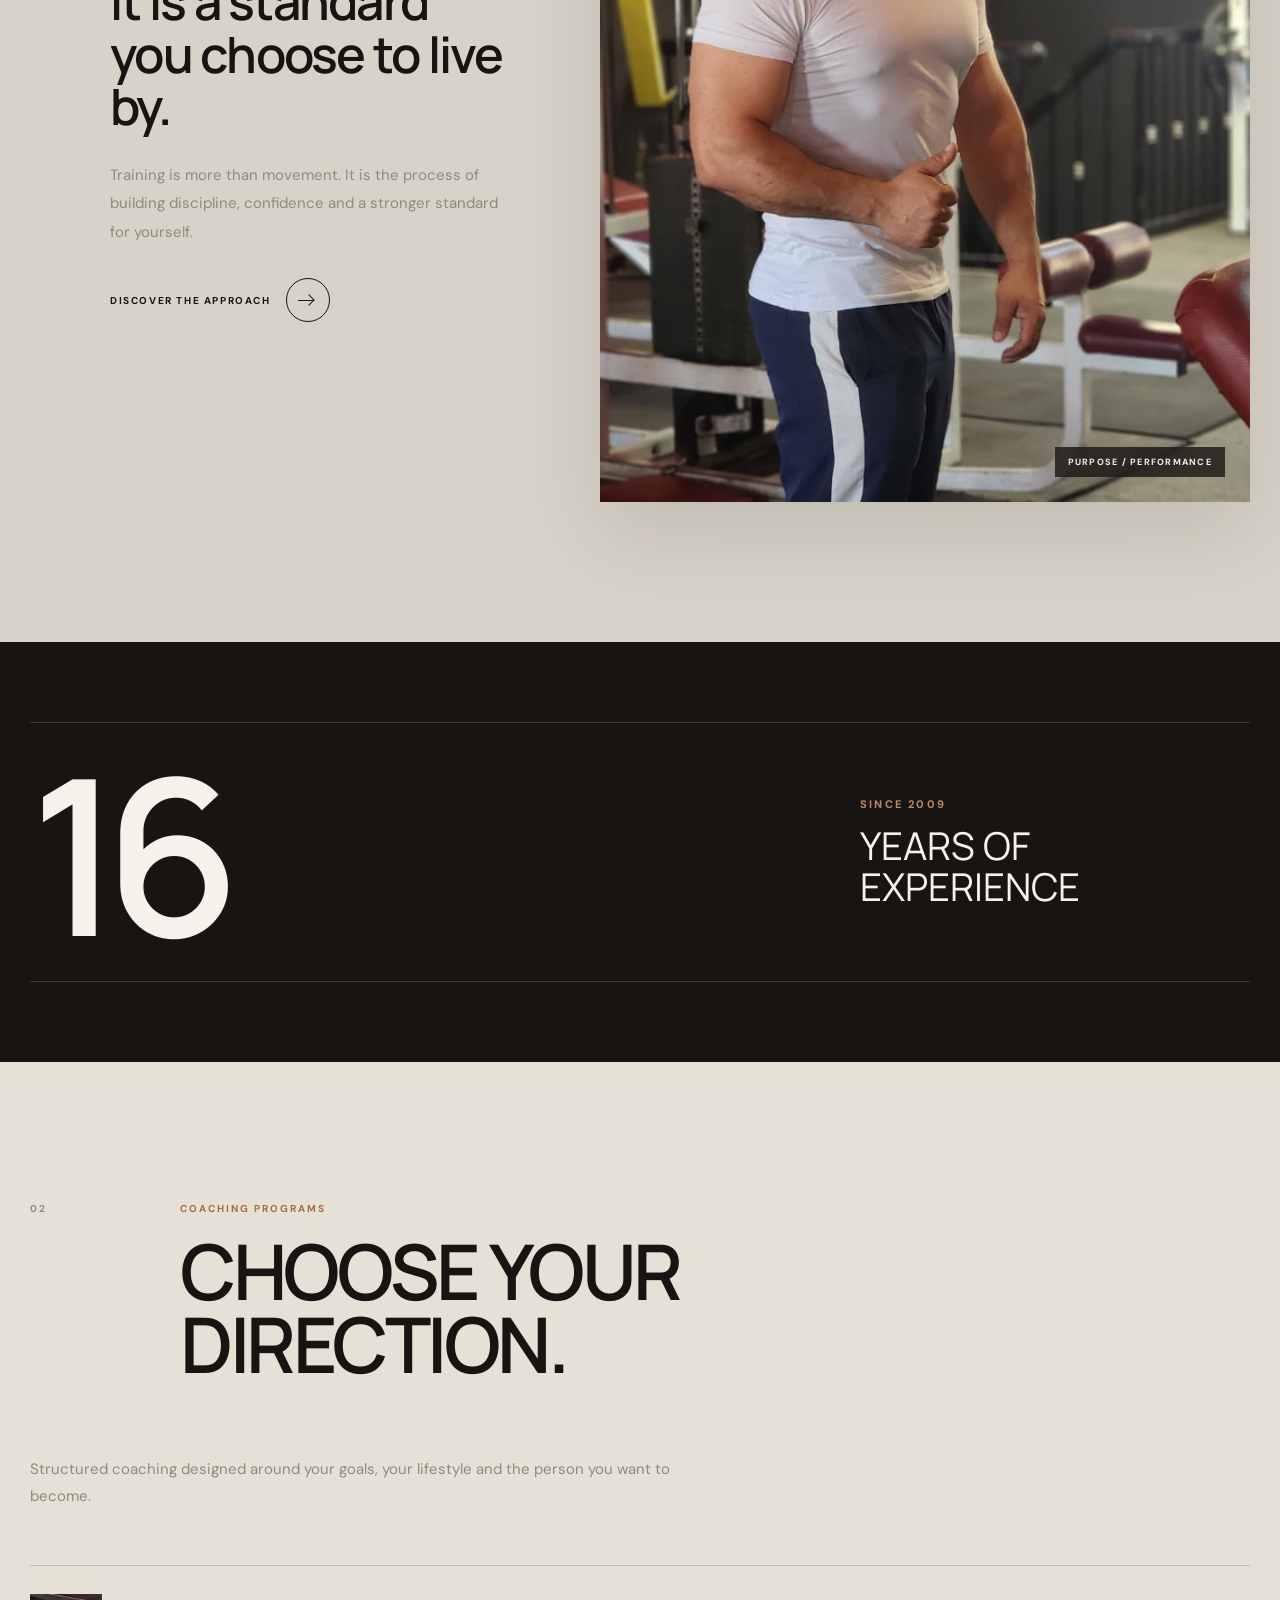
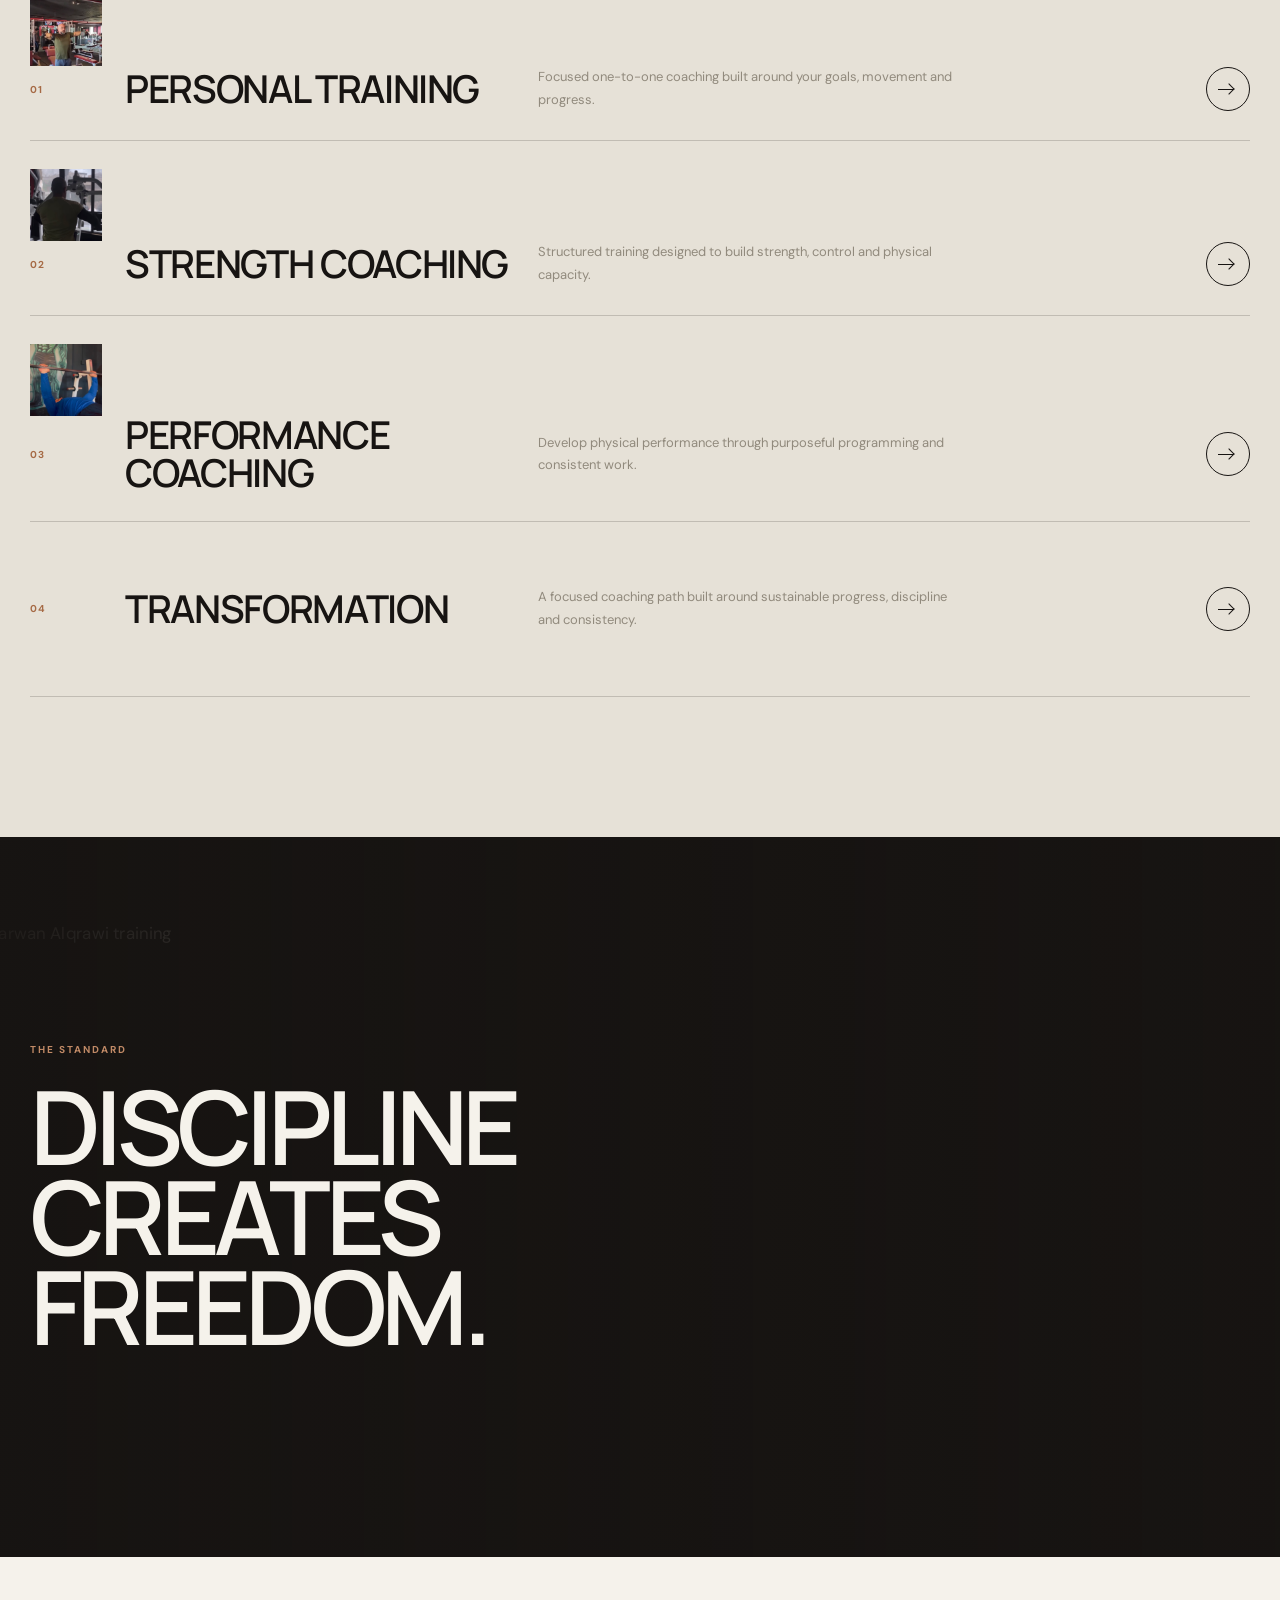
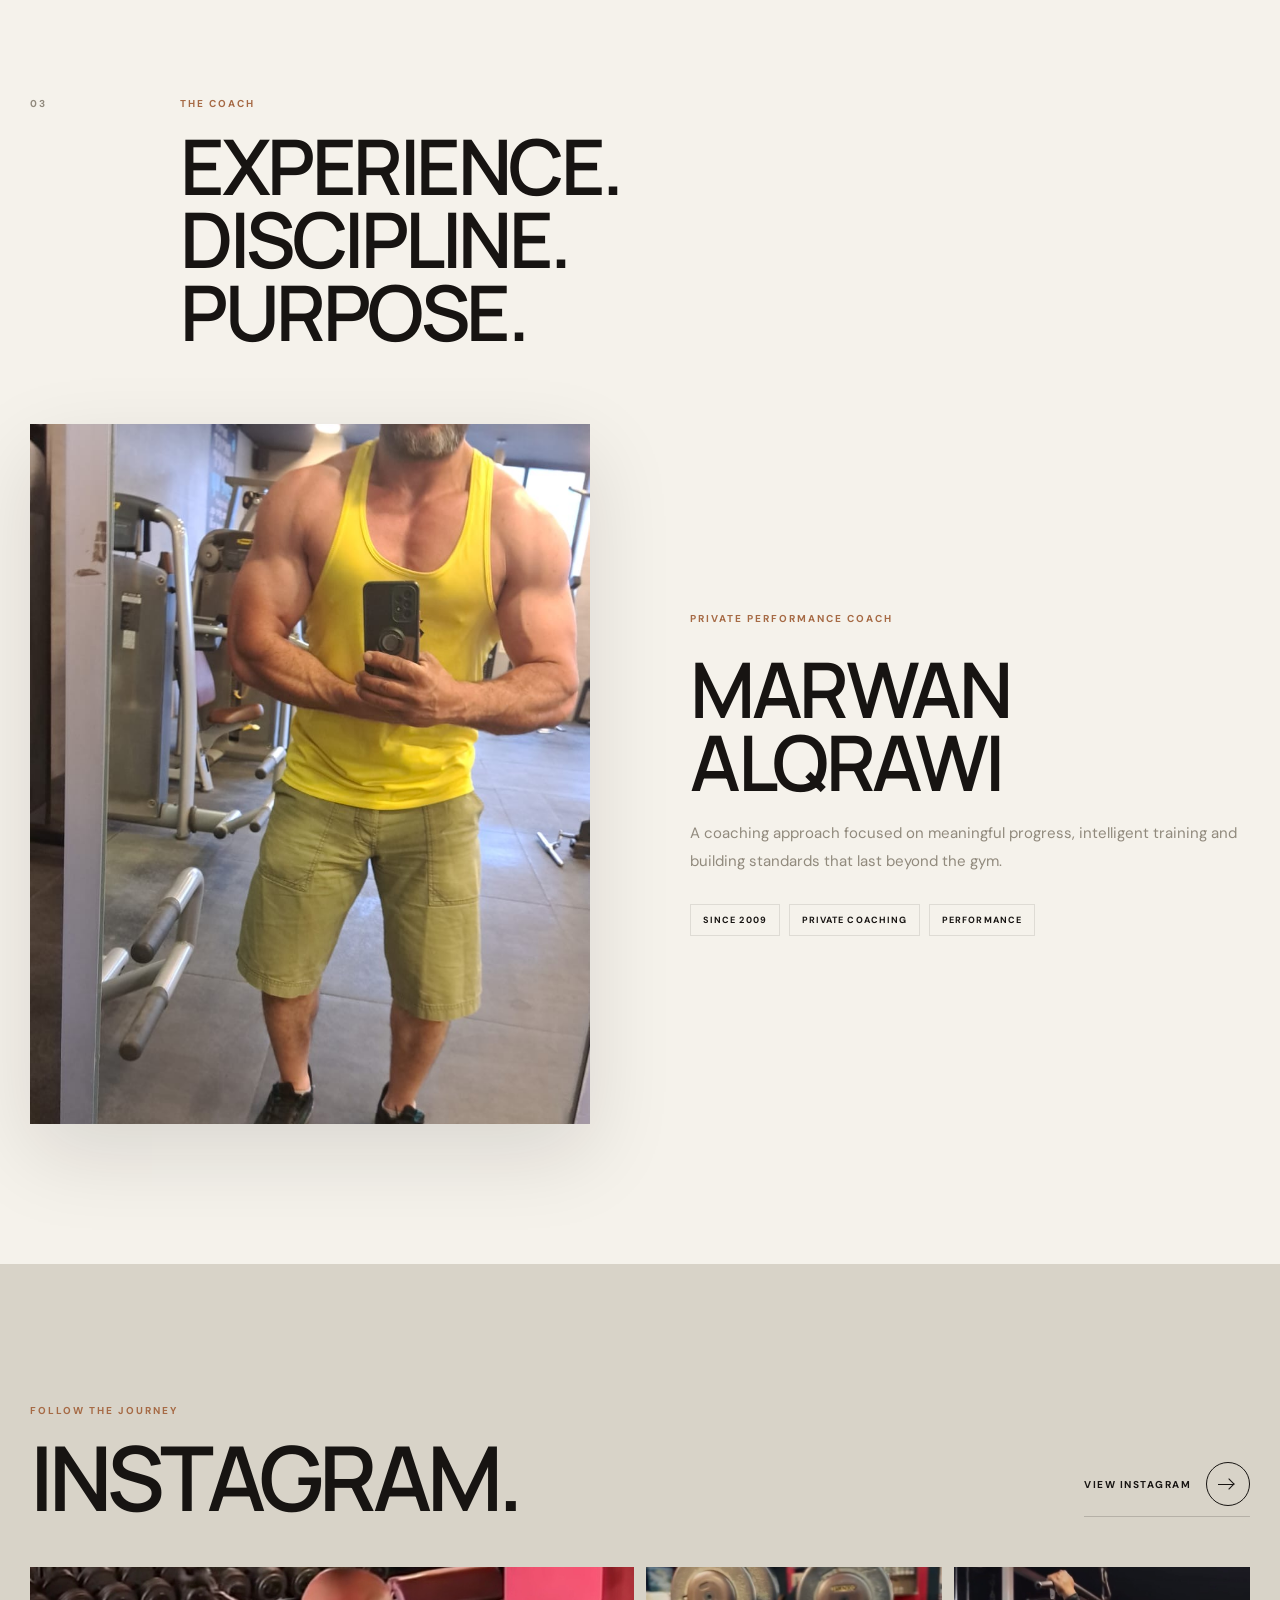
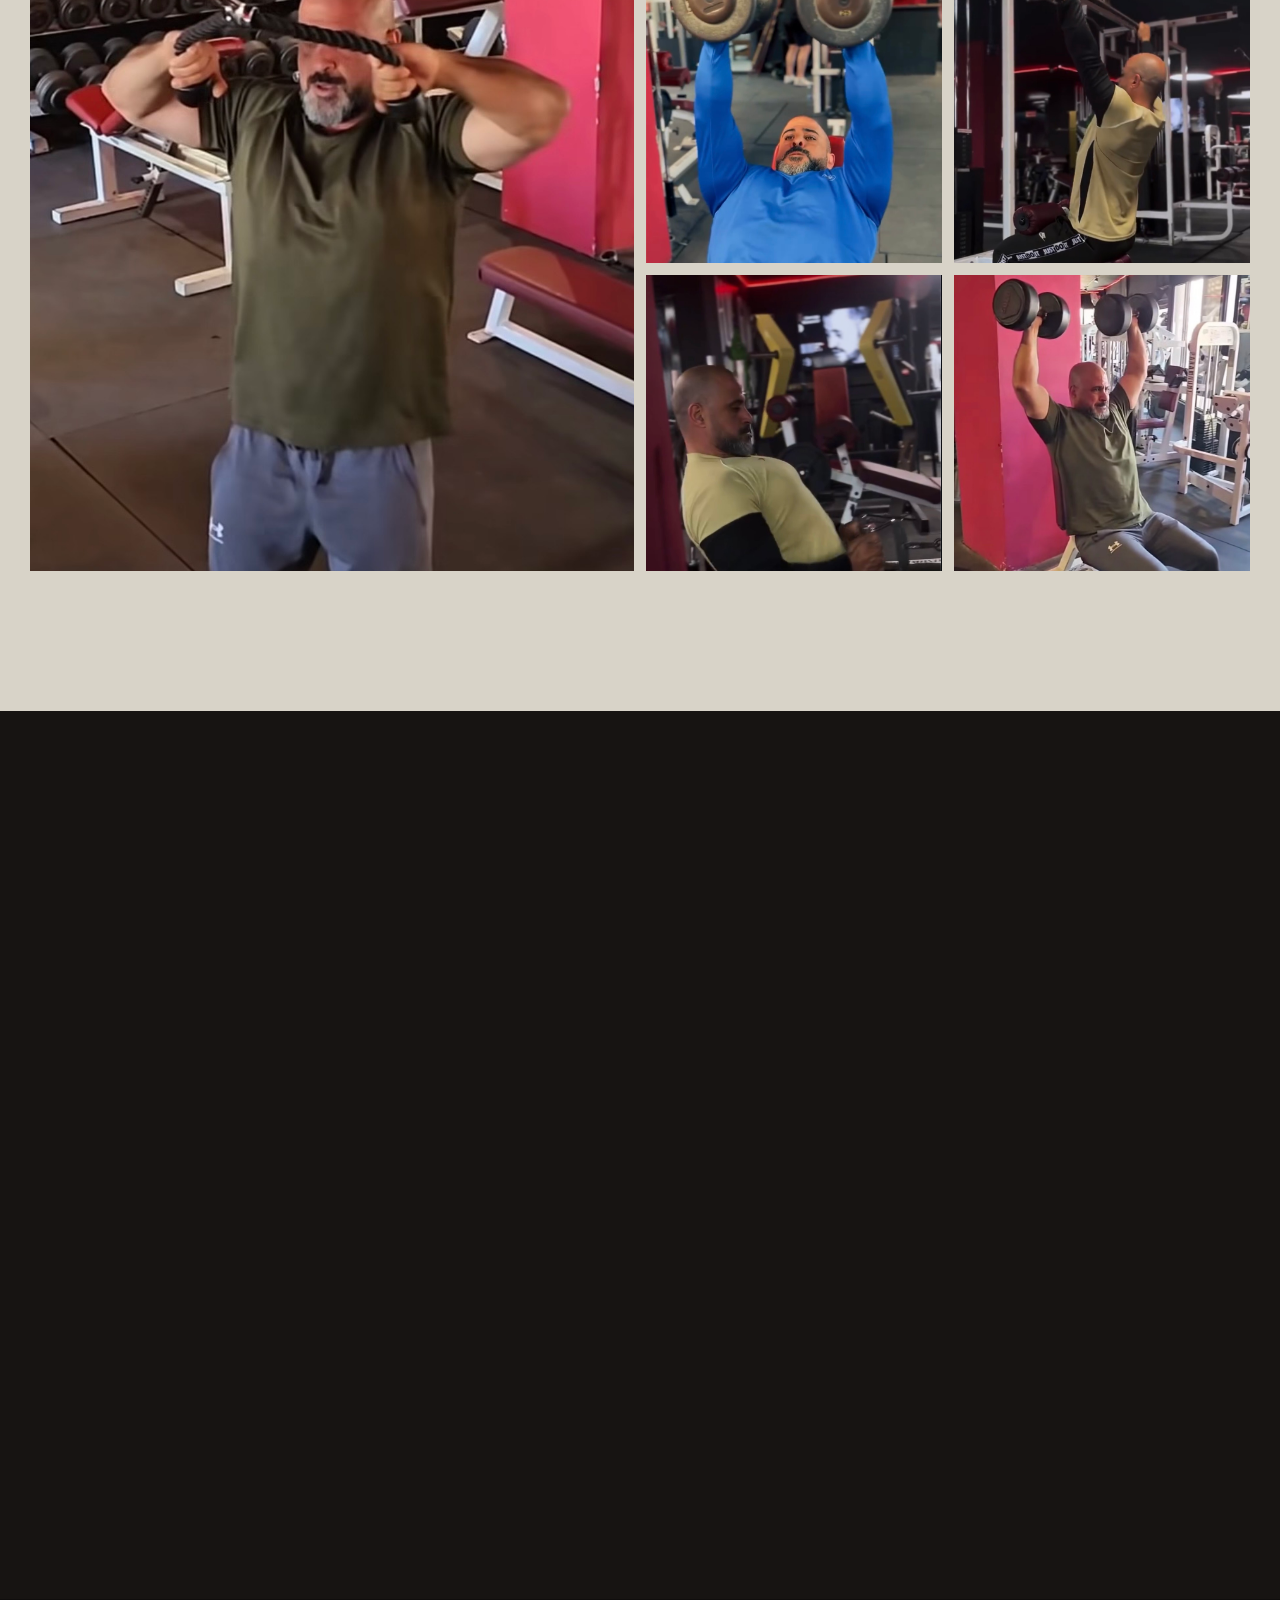
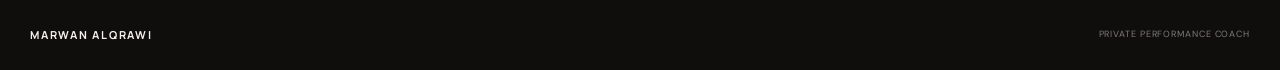
==== commit 833480f8: "Create index.html" ====
--- a/index.html
+++ b/index.html
@@ -1,1429 +1,1051 @@
 <!DOCTYPE html>
 <html lang="en" dir="ltr">
-
 <head>
     <meta charset="UTF-8">
-
-    <meta
-        name="viewport"
-        content="width=device-width, initial-scale=1.0"
-    >
-
-    <title>
-        Marwan Alqaserawi | Private Performance Coach
-    </title>
+    <meta name="viewport" content="width=device-width, initial-scale=1.0">
+
+    <title>Marwan Alqrawi | Private Performance Coach</title>
 
     <meta
         name="description"
-        content="Marwan Alqaserawi — private performance coaching focused on strength, discipline and long-term transformation."
+        content="Marwan Alqrawi — private performance coaching, strength, personal training and transformation."
     >
 
-    <meta
-        name="theme-color"
-        content="#171412"
+    <link rel="stylesheet" href="style.css">
+</head>
+
+<body>
+
+<!-- =====================================================
+     LOADER
+     ===================================================== -->
+
+<div class="loader" id="loader">
+    <div class="loader-inner">
+        <div class="loader-brand">MARWAN ALQRAWI</div>
+        <div class="loader-line"></div>
+    </div>
+</div>
+
+
+<!-- =====================================================
+     CUSTOM CURSOR
+     ===================================================== -->
+
+<div class="cursor" id="cursor"></div>
+
+
+<!-- =====================================================
+     NAVBAR
+     ===================================================== -->
+
+<header class="navbar" id="navbar">
+
+    <div class="nav-container">
+
+        <a href="#home" class="brand">
+            <span class="brand-mark"></span>
+            <span data-i18n="brand">MARWAN ALQRAWI</span>
+        </a>
+
+        <nav class="desktop-nav">
+
+            <a href="#home" data-i18n="nav_home">HOME</a>
+            <a href="#philosophy" data-i18n="nav_philosophy">PHILOSOPHY</a>
+            <a href="#programs" data-i18n="nav_coaching">COACHING</a>
+            <a href="#coach" data-i18n="nav_coach">COACH</a>
+            <a href="#instagram" data-i18n="nav_instagram">INSTAGRAM</a>
+            <a href="#contact" data-i18n="nav_contact">CONTACT</a>
+
+        </nav>
+
+        <div class="nav-actions">
+
+            <div class="language-switcher">
+
+                <button
+                    class="language-btn active"
+                    data-lang="en"
+                    type="button"
+                    aria-label="Switch to English"
+                >
+                    EN
+                </button>
+
+                <button
+                    class="language-btn"
+                    data-lang="ar"
+                    type="button"
+                    aria-label="Switch to Arabic"
+                >
+                    AR
+                </button>
+
+            </div>
+
+            <a
+                href="#contact"
+                class="nav-cta"
+                data-i18n="nav_cta"
+            >
+                WORK WITH ME
+            </a>
+
+        </div>
+
+        <button
+            class="menu-toggle"
+            id="menuToggle"
+            type="button"
+            aria-label="Open menu"
+            aria-expanded="false"
+        >
+            <span></span>
+            <span></span>
+        </button>
+
+    </div>
+
+</header>
+
+
+<!-- =====================================================
+     MOBILE MENU
+     ===================================================== -->
+
+<div class="mobile-menu" id="mobileMenu">
+
+    <nav class="mobile-nav">
+
+        <a href="#home" data-i18n="nav_home">HOME</a>
+        <a href="#philosophy" data-i18n="nav_philosophy">PHILOSOPHY</a>
+        <a href="#programs" data-i18n="nav_coaching">COACHING</a>
+        <a href="#coach" data-i18n="nav_coach">COACH</a>
+        <a href="#instagram" data-i18n="nav_instagram">INSTAGRAM</a>
+        <a href="#contact" data-i18n="nav_contact">CONTACT</a>
+
+    </nav>
+
+    <div class="mobile-language">
+
+        <button
+            class="mobile-language-btn active"
+            data-lang="en"
+            type="button"
+        >
+            ENGLISH
+        </button>
+
+        <button
+            class="mobile-language-btn"
+            data-lang="ar"
+            type="button"
+        >
+            العربية
+        </button>
+
+    </div>
+
+    <a
+        href="#contact"
+        class="mobile-cta"
+        data-i18n="nav_cta"
     >
-
-    <!-- =====================================================
-         FONTS
-    ====================================================== -->
-
-    <link
-        rel="preconnect"
-        href="https://fonts.googleapis.com"
-    >
-
-    <link
-        rel="preconnect"
-        href="https://fonts.gstatic.com"
-        crossorigin
-    >
-
-    <link
-        href="https://fonts.googleapis.com/css2?family=Cairo:wght@400;500;600;700;800&family=DM+Sans:wght@400;500;600;700&family=Manrope:wght@400;500;600;700;800&display=swap"
-        rel="stylesheet"
-    >
-
-    <!-- =====================================================
-         CSS
-    ====================================================== -->
-
-    <link
-        rel="stylesheet"
-        href="style.css"
-    >
-</head>
-
-
-<body>
-
-    <!-- =====================================================
-         LOADER
-    ====================================================== -->
-
-    <div
-        class="loader"
-        id="loader"
-    >
-
-        <div class="loader-inner">
-
-            <div class="loader-brand">
-                MA
-            </div>
-
-            <div class="loader-line"></div>
-
-            <div class="loader-text">
+        WORK WITH ME
+    </a>
+
+</div>
+
+
+<!-- =====================================================
+     HERO
+     ===================================================== -->
+
+<main>
+
+<section class="hero" id="home">
+
+    <div class="hero-media">
+
+        <video
+            class="hero-video"
+            id="heroVideo"
+            autoplay
+            muted
+            playsinline
+            webkit-playsinline
+            loop
+            preload="auto"
+        >
+            <source src="hero-video.mp4" type="video/mp4">
+        </video>
+
+        <img
+            class="hero-image"
+            src="hero.jpg"
+            alt="Marwan Alqrawi"
+        >
+
+    </div>
+
+    <div class="hero-overlay"></div>
+    <div class="hero-grain"></div>
+
+    <div class="hero-content">
+
+        <div class="hero-eyebrow">
+            <span data-i18n="hero_eyebrow">
                 PRIVATE PERFORMANCE COACH
-            </div>
-
-        </div>
-
-    </div>
-
-
-    <!-- =====================================================
-         CUSTOM CURSOR
-    ====================================================== -->
-
-    <div
-        class="cursor-dot"
-        aria-hidden="true"
-    ></div>
-
-    <div
-        class="cursor-follower"
-        aria-hidden="true"
-    ></div>
-
-
-    <!-- =====================================================
-         NAVIGATION
-    ====================================================== -->
-
-    <header
-        class="navbar"
-        id="navbar"
-    >
-
-        <div class="nav-container">
-
-
-            <!-- BRAND -->
-
-            <a
-                href="#home"
-                class="brand"
-                aria-label="Marwan Alqaserawi home"
-            >
-
-                <span class="brand-mark">
-                    MA
+            </span>
+        </div>
+
+        <h1 class="hero-title">
+            <span data-i18n="hero_title_1">BUILD</span>
+            <br>
+            <span data-i18n="hero_title_2">WITH</span>
+            <br>
+            <span data-i18n="hero_title_3">PURPOSE.</span>
+        </h1>
+
+        <div class="hero-bottom">
+
+            <p
+                class="hero-description"
+                data-i18n="hero_description"
+            >
+                Focused coaching built around strength, performance,
+                discipline and long-term progress.
+            </p>
+
+            <a
+                href="#programs"
+                class="hero-link"
+            >
+                <span data-i18n="hero_link">
+                    EXPLORE COACHING
                 </span>
 
-                <span class="brand-copy">
-
-                    <strong>
-                        MARWAN ALQASRAWI
-                    </strong>
-
-                    <small>
-                        PRIVATE PERFORMANCE COACH
-                    </small>
-
-                </span>
-
-            </a>
-
-
-            <!-- DESKTOP NAV -->
-
-            <nav
-                class="desktop-nav"
-                aria-label="Main navigation"
-            >
-
-                <a
-                    href="#home"
-                    data-i18n="nav_home"
-                >
-                    HOME
-                </a>
-
-                <a
-                    href="#philosophy"
-                    data-i18n="nav_philosophy"
-                >
-                    PHILOSOPHY
-                </a>
+                <span class="premium-arrow"></span>
+            </a>
+
+        </div>
+
+        <div class="hero-scroll">
+
+            <span data-i18n="hero_scroll">
+                SCROLL TO EXPLORE
+            </span>
+
+            <span class="scroll-line"></span>
+
+        </div>
+
+        <div class="hero-index">
+            01 / 06
+        </div>
+
+    </div>
+
+</section>
+
+
+<!-- =====================================================
+     MARQUEE
+     ===================================================== -->
+
+<section class="marquee-section">
+
+    <div class="marquee">
+
+        <div class="marquee-track">
+
+            <span data-i18n="marquee_1">STRENGTH</span>
+            <i class="marquee-dot"></i>
+
+            <span data-i18n="marquee_2">PERFORMANCE</span>
+            <i class="marquee-dot"></i>
+
+            <span data-i18n="marquee_3">DISCIPLINE</span>
+            <i class="marquee-dot"></i>
+
+            <span data-i18n="marquee_4">PROGRESS</span>
+            <i class="marquee-dot"></i>
+
+            <span data-i18n="marquee_1">STRENGTH</span>
+            <i class="marquee-dot"></i>
+
+            <span data-i18n="marquee_2">PERFORMANCE</span>
+            <i class="marquee-dot"></i>
+
+            <span data-i18n="marquee_3">DISCIPLINE</span>
+            <i class="marquee-dot"></i>
+
+            <span data-i18n="marquee_4">PROGRESS</span>
+            <i class="marquee-dot"></i>
+
+        </div>
+
+    </div>
+
+</section>
+
+
+<!-- =====================================================
+     PHILOSOPHY
+     ===================================================== -->
+
+<section
+    class="section philosophy-section"
+    id="philosophy"
+>
+
+    <div class="section-container">
+
+        <div class="section-heading reveal">
+
+            <div class="section-number">
+                01
+            </div>
+
+            <div>
+
+                <div
+                    class="section-label"
+                    data-i18n="philosophy_label"
+                >
+                    THE PHILOSOPHY
+                </div>
+
+                <h2 data-i18n="philosophy_title">
+                    TRAIN WITH INTENTION.
+                </h2>
+
+            </div>
+
+        </div>
+
+
+        <div class="philosophy-grid">
+
+            <div class="philosophy-copy reveal">
+
+                <h3 data-i18n="philosophy_heading">
+                    Training is more than movement.
+                    It is a standard you choose to live by.
+                </h3>
+
+                <p data-i18n="philosophy_text">
+                    Every session has a purpose. Every movement has
+                    intention. The goal is not simply to train harder,
+                    but to train smarter and build lasting performance.
+                </p>
 
                 <a
                     href="#programs"
-                    data-i18n="nav_programs"
-                >
-                    PROGRAMS
+                    class="text-link"
+                >
+
+                    <span data-i18n="philosophy_link">
+                        VIEW COACHING
+                    </span>
+
+                    <span class="premium-arrow"></span>
+
                 </a>
 
-                <a
-                    href="#coach"
-                    data-i18n="nav_coach"
-                >
-                    COACH
-                </a>
-
-                <a
-                    href="#instagram"
-                    data-i18n="nav_contact"
-                >
-                    CONTACT
-                </a>
-
-            </nav>
-
-
-            <!-- NAV ACTIONS -->
-
-            <div class="nav-actions">
+            </div>
+
+
+            <div class="philosophy-image reveal">
+
+                <div class="image-frame">
+
+                    <img
+                        src="philosophy.jpg"
+                        alt="Training philosophy"
+                        loading="lazy"
+                    >
+
+                    <div
+                        class="image-caption"
+                        data-i18n="philosophy_caption"
+                    >
+                        PURPOSE / PERFORMANCE
+                    </div>
+
+                </div>
+
+            </div>
+
+        </div>
+
+    </div>
+
+</section>
+
+
+<!-- =====================================================
+     EXPERIENCE
+     ===================================================== -->
+
+<section class="stats-section">
+
+    <div class="stats-container">
+
+        <div class="stat reveal">
+
+            <div class="stat-number">
+                16
+            </div>
+
+            <div class="stat-copy">
+
+                <strong data-i18n="experience_small">
+                    SINCE 2009
+                </strong>
+
+                <span data-i18n="experience_title">
+                    YEARS OF EXPERIENCE
+                </span>
+
+            </div>
+
+        </div>
+
+    </div>
+
+</section>
+
+
+<!-- =====================================================
+     COACHING MENU
+     ===================================================== -->
+
+<section
+    class="section programs-section"
+    id="programs"
+>
+
+    <div class="section-container">
+
+        <div class="section-heading reveal">
+
+            <div class="section-number">
+                02
+            </div>
+
+            <div>
 
                 <div
-                    class="language-switcher"
-                    aria-label="Language"
-                >
-
-                    <button
-                        type="button"
-                        class="language-btn active"
-                        data-lang="en"
+                    class="section-label"
+                    data-i18n="programs_label"
+                >
+                    COACHING MENU
+                </div>
+
+                <h2 data-i18n="programs_title">
+                    CHOOSE YOUR DIRECTION.
+                </h2>
+
+            </div>
+
+        </div>
+
+
+        <p
+            class="programs-intro reveal"
+            data-i18n="programs_intro"
+        >
+            Every coaching path is designed around your goals,
+            your current level and the standard you want to reach.
+        </p>
+
+
+        <div class="programs-grid">
+
+
+            <!-- PERSONAL TRAINING -->
+
+            <a
+                href="#contact"
+                class="program-card reveal"
+                data-tilt
+            >
+
+                <div class="program-image">
+
+                    <img
+                        src="training-01.jpg"
+                        alt="Personal training"
+                        loading="lazy"
                     >
-                        EN
-                    </button>
-
-                    <span>/</span>
-
-                    <button
-                        type="button"
-                        class="language-btn"
-                        data-lang="ar"
+
+                </div>
+
+                <div class="program-content">
+
+                    <div
+                        class="program-top"
+                        data-i18n="service_1_number"
                     >
-                        عربي
-                    </button>
-
-                </div>
-
-
-                <a
-                    href="https://wa.me/962780666720"
-                    class="nav-cta magnetic"
-                    target="_blank"
-                    rel="noopener noreferrer"
-                    data-i18n="nav_cta"
-                >
-                    BOOK A SESSION
-                </a>
-
-            </div>
-
-
-            <!-- MOBILE MENU BUTTON -->
-
-            <button
-                type="button"
-                class="menu-toggle"
-                id="menuToggle"
-                aria-label="Open menu"
-                aria-expanded="false"
-            >
-
-                <span></span>
-                <span></span>
-
-            </button>
-
-        </div>
-
-    </header>
-
-
-    <!-- =====================================================
-         MOBILE MENU
-    ====================================================== -->
-
-    <div
-        class="mobile-menu"
-        id="mobileMenu"
-    >
-
-        <nav
-            class="mobile-nav"
-            aria-label="Mobile navigation"
+                        01
+                    </div>
+
+                    <h3 data-i18n="service_1_title">
+                        PERSONAL TRAINING
+                    </h3>
+
+                    <p data-i18n="service_1_text">
+                        Focused one-to-one coaching built around
+                        your goals, movement and progress.
+                    </p>
+
+                </div>
+
+                <span class="premium-arrow"></span>
+
+            </a>
+
+
+            <!-- STRENGTH -->
+
+            <a
+                href="#contact"
+                class="program-card reveal"
+                data-tilt
+            >
+
+                <div class="program-image">
+
+                    <img
+                        src="training-02.jpg"
+                        alt="Strength coaching"
+                        loading="lazy"
+                    >
+
+                </div>
+
+                <div class="program-content">
+
+                    <div
+                        class="program-top"
+                        data-i18n="service_2_number"
+                    >
+                        02
+                    </div>
+
+                    <h3 data-i18n="service_2_title">
+                        STRENGTH COACHING
+                    </h3>
+
+                    <p data-i18n="service_2_text">
+                        Structured training designed to build
+                        strength, control and physical capacity.
+                    </p>
+
+                </div>
+
+                <span class="premium-arrow"></span>
+
+            </a>
+
+
+            <!-- PERFORMANCE -->
+
+            <a
+                href="#contact"
+                class="program-card reveal"
+                data-tilt
+            >
+
+                <div class="program-image">
+
+                    <img
+                        src="training-03.jpg"
+                        alt="Performance coaching"
+                        loading="lazy"
+                    >
+
+                </div>
+
+                <div class="program-content">
+
+                    <div
+                        class="program-top"
+                        data-i18n="service_3_number"
+                    >
+                        03
+                    </div>
+
+                    <h3 data-i18n="service_3_title">
+                        PERFORMANCE COACHING
+                    </h3>
+
+                    <p data-i18n="service_3_text">
+                        Develop physical performance through
+                        purposeful programming and consistent work.
+                    </p>
+
+                </div>
+
+                <span class="premium-arrow"></span>
+
+            </a>
+
+
+            <!-- TRANSFORMATION -->
+
+            <a
+                href="#contact"
+                class="program-card no-image reveal"
+                data-tilt
+            >
+
+                <div class="program-content">
+
+                    <div
+                        class="program-top"
+                        data-i18n="service_4_number"
+                    >
+                        04
+                    </div>
+
+                    <h3 data-i18n="service_4_title">
+                        TRANSFORMATION
+                    </h3>
+
+                    <p data-i18n="service_4_text">
+                        A focused coaching path built around
+                        sustainable progress, discipline and consistency.
+                    </p>
+
+                </div>
+
+                <span class="premium-arrow"></span>
+
+            </a>
+
+        </div>
+
+    </div>
+
+</section>
+
+
+<!-- =====================================================
+     STATEMENT
+     ===================================================== -->
+
+<section class="statement-section">
+
+    <div class="statement-image">
+
+        <img
+            src="statement.jpg"
+            alt="Marwan Alqrawi training"
+            loading="lazy"
         >
 
-            <a
-                href="#home"
-                data-i18n="mobile_home"
-            >
-                Home
-            </a>
-
-            <a
-                href="#philosophy"
-                data-i18n="mobile_philosophy"
-            >
-                Philosophy
-            </a>
-
-            <a
-                href="#programs"
-                data-i18n="mobile_programs"
-            >
-                Programs
-            </a>
-
-            <a
-                href="#coach"
-                data-i18n="mobile_coach"
-            >
-                Coach
-            </a>
-
-            <a
-                href="#instagram"
-                data-i18n="mobile_contact"
-            >
-                Contact
-            </a>
-
-        </nav>
-
-
-        <div class="mobile-language">
-
-            <button
-                type="button"
-                class="mobile-language-btn active"
-                data-lang="en"
-            >
-                EN
-            </button>
-
-            <button
-                type="button"
-                class="mobile-language-btn"
-                data-lang="ar"
-            >
-                عربي
-            </button>
-
-        </div>
-
-
-        <a
-            href="https://wa.me/962780666720"
-            class="mobile-cta"
-            target="_blank"
-            rel="noopener noreferrer"
-            data-i18n="nav_cta"
+    </div>
+
+    <div class="statement-overlay"></div>
+
+    <div class="statement-content reveal">
+
+        <div
+            class="statement-label"
+            data-i18n="statement_label"
         >
-            BOOK A SESSION
-        </a>
-
-    </div>
-
-
-    <!-- =====================================================
-         HERO
-    ====================================================== -->
-
-    <main>
-
-        <section
-            class="hero"
-            id="home"
-        >
-
-            <div class="hero-media">
-
-                <video
-                    class="hero-video"
-                    id="heroVideo"
-                    autoplay
-                    muted
-                    loop
-                    playsinline
-                    webkit-playsinline
-                    poster="hero.jpg"
-                    preload="auto"
-                >
-
-                    <source
-                        src="./hero-video.mp4"
-                        type="video/mp4"
-                    >
-
-                </video>
-
+            THE STANDARD
+        </div>
+
+        <h2 data-i18n="statement_title">
+            DISCIPLINE
+            <br>
+            CREATES
+            <br>
+            FREEDOM.
+        </h2>
+
+    </div>
+
+</section>
+
+
+<!-- =====================================================
+     COACH
+     ===================================================== -->
+
+<section
+    class="section coach-section"
+    id="coach"
+>
+
+    <div class="section-container">
+
+        <div class="section-heading reveal">
+
+            <div class="section-number">
+                03
+            </div>
+
+            <div>
+
+                <div
+                    class="section-label"
+                    data-i18n="coach_label"
+                >
+                    THE COACH
+                </div>
+
+                <h2 data-i18n="coach_title">
+                    EXPERIENCE.
+                    <br>
+                    DISCIPLINE.
+                    <br>
+                    PURPOSE.
+                </h2>
+
+            </div>
+
+        </div>
+
+
+        <div class="coach-grid">
+
+            <div class="coach-image reveal">
 
                 <img
-                    class="hero-image"
-                    src="hero.jpg"
-                    alt="Marwan Alqaserawi private performance coaching"
-                >
-
-
-                <div class="hero-overlay"></div>
-
-                <div class="hero-grain"></div>
-
-            </div>
-
-
-            <div class="hero-content">
+                    src="trainer.jpg"
+                    alt="Marwan Alqrawi"
+                    loading="lazy"
+                >
+
+            </div>
+
+
+            <div class="coach-copy reveal">
 
                 <div
-                    class="hero-eyebrow"
-                    data-i18n="hero_eyebrow"
+                    class="coach-role"
+                    data-i18n="coach_role"
                 >
                     PRIVATE PERFORMANCE COACH
                 </div>
 
-
-                <h1 class="hero-title">
-
-                    <span data-i18n="hero_line_1">
-                        BUILD
+                <h2>
+                    MARWAN
+                    <br>
+                    ALQRAWI
+                </h2>
+
+                <p data-i18n="coach_text">
+                    A coaching approach centered around
+                    purposeful training, consistency and
+                    meaningful progress.
+                </p>
+
+                <div class="coach-credentials">
+
+                    <span data-i18n="credential_1">
+                        SINCE 2009
                     </span>
 
-                    <span data-i18n="hero_line_2">
-                        YOUR
+                    <span data-i18n="credential_2">
+                        PRIVATE COACHING
                     </span>
 
-                    <span data-i18n="hero_line_3">
-                        STANDARD
-                    </span>
-
-                </h1>
-
-
-                <div class="hero-bottom">
-
-                    <p
-                        class="hero-description"
-                        data-i18n="hero_description"
-                    >
-                        Personal performance coaching built around strength,
-                        discipline and long-term transformation.
-                    </p>
-
-
-                    <a
-                        href="#philosophy"
-                        class="hero-link magnetic"
-                    >
-
-                        <span data-i18n="hero_link">
-                            EXPLORE THE METHOD
-                        </span>
-
-                        <span
-                            class="premium-arrow"
-                            aria-hidden="true"
-                        ></span>
-
-                    </a>
-
-                </div>
-
-            </div>
-
-
-            <div class="hero-scroll">
-
-                <span>
-                    SCROLL
-                </span>
-
-                <span class="scroll-line"></span>
-
-                <span class="hero-index">
-                    01
-                </span>
-
-            </div>
-
-        </section>
-
-
-        <!-- =================================================
-             MARQUEE
-        ================================================== -->
-
-        <section
-            class="marquee-section"
-            aria-hidden="true"
-        >
-
-            <div class="marquee">
-
-                <div class="marquee-track">
-
-                    <span>
-                        STRENGTH
-                    </span>
-
-                    <i class="marquee-dot"></i>
-
-                    <span>
-                        DISCIPLINE
-                    </span>
-
-                    <i class="marquee-dot"></i>
-
-                    <span>
+                    <span data-i18n="credential_3">
                         PERFORMANCE
                     </span>
 
-                    <i class="marquee-dot"></i>
-
-                    <span>
-                        PURPOSE
-                    </span>
-
-                    <i class="marquee-dot"></i>
-
-                    <span>
-                        STRENGTH
-                    </span>
-
-                    <i class="marquee-dot"></i>
-
-                    <span>
-                        DISCIPLINE
-                    </span>
-
-                    <i class="marquee-dot"></i>
-
-                    <span>
-                        PERFORMANCE
-                    </span>
-
-                    <i class="marquee-dot"></i>
-
-                    <span>
-                        PURPOSE
-                    </span>
-
-                    <i class="marquee-dot"></i>
-
-                </div>
-
-            </div>
-
-        </section>
-
-
-        <!-- =================================================
-             PHILOSOPHY
-        ================================================== -->
-
-        <section
-            class="section philosophy-section"
-            id="philosophy"
-        >
-
-            <div class="section-container">
-
-
-                <div class="section-heading reveal">
-
-                    <span class="section-number">
-                        01
-                    </span>
-
-                    <span
-                        class="section-label"
-                        data-i18n="philosophy_label"
-                    >
-                        THE PHILOSOPHY
-                    </span>
-
-                </div>
-
-
-                <div class="philosophy-grid">
-
-
-                    <div class="philosophy-copy">
-
-                        <h2 class="reveal">
-
-                            <span data-i18n="philosophy_title_1">
-                                TRAIN
-                            </span>
-
-                            <br>
-
-                            <span data-i18n="philosophy_title_2">
-                                WITH
-                            </span>
-
-                            <br>
-
-                            <span data-i18n="philosophy_title_3">
-                                PURPOSE
-                            </span>
-
-                        </h2>
-
-
-                        <p
-                            class="reveal"
-                            data-i18n="philosophy_text"
-                        >
-                            Training is more than movement. It is the
-                            process of building discipline, confidence
-                            and a stronger standard for yourself.
-                        </p>
-
-
-                        <a
-                            href="#programs"
-                            class="text-link magnetic reveal"
-                        >
-
-                            <span data-i18n="philosophy_link">
-                                DISCOVER THE APPROACH
-                            </span>
-
-                            <span
-                                class="premium-arrow"
-                                aria-hidden="true"
-                            ></span>
-
-                        </a>
-
-                    </div>
-
-
-                    <div class="philosophy-image reveal">
-
-                        <div class="image-frame">
-
-                            <img
-                                src="philosophy.jpg"
-                                alt="Performance training philosophy"
-                                loading="lazy"
-                            >
-
-                        </div>
-
-                        <span class="image-caption">
-                            PERFORMANCE / DISCIPLINE / PURPOSE
-                        </span>
-
-                    </div>
-
-                </div>
-
-            </div>
-
-        </section>
-
-
-        <!-- =================================================
-             EXPERIENCE
-        ================================================== -->
-
-        <section class="stats-section">
-
-            <div class="stats-container">
-
-                <div class="stat reveal">
-
-                    <strong>
-                        2009
-                    </strong>
-
-                    <span data-i18n="stats_2">
-                        YEARS EXPERIENCE
-                    </span>
-
-                </div>
-
-            </div>
-
-        </section>
-
-
-        <!-- =================================================
-             COACHING MENU
-        ================================================== -->
-
-        <section
-            class="section programs-section"
-            id="programs"
-        >
-
-            <div class="section-container">
-
-
-                <div class="section-heading reveal">
-
-                    <span class="section-number">
-                        02
-                    </span>
-
-                    <span
-                        class="section-label"
-                        data-i18n="programs_label"
-                    >
-                        COACHING MENU
-                    </span>
-
-                </div>
-
-
-                <div class="programs-intro">
-
-                    <h2 class="reveal">
-
-                        <span data-i18n="programs_title_1">
-                            CHOOSE
-                        </span>
-
-                        <br>
-
-                        <span data-i18n="programs_title_2">
-                            YOUR LEVEL
-                        </span>
-
-                    </h2>
-
-
-                    <p
-                        class="reveal"
-                        data-i18n="programs_intro"
-                    >
-                        Structured coaching designed around your goals,
-                        your lifestyle and the person you want to become.
-                    </p>
-
-                </div>
-
-
-                <div class="programs-grid">
-
-
-                    <!-- PERSONAL TRAINING -->
-
-                    <article
-                        class="program-card reveal"
-                        data-tilt
-                    >
-
-                        <div class="program-image">
-
-                            <img
-                                src="training-01.jpg"
-                                alt="Personal training"
-                                loading="lazy"
-                            >
-
-                        </div>
-
-                        <div class="program-overlay"></div>
-
-
-                        <div class="program-content">
-
-                            <div class="program-top">
-
-                                <span>
-                                    01
-                                </span>
-
-                                <span>
-                                    PERSONAL TRAINING
-                                </span>
-
-                            </div>
-
-
-                            <h3>
-                                PERSONAL
-                                <br>
-                                TRAINING
-                            </h3>
-
-
-                            <p>
-                                One-to-one coaching built around your
-                                current level, goals and progression.
-                            </p>
-
-
-                            <span
-                                class="program-arrow premium-arrow"
-                                aria-hidden="true"
-                            ></span>
-
-                        </div>
-
-                    </article>
-
-
-                    <!-- STRENGTH -->
-
-                    <article
-                        class="program-card reveal"
-                        data-tilt
-                    >
-
-                        <div class="program-image">
-
-                            <img
-                                src="training-02.jpg"
-                                alt="Strength coaching"
-                                loading="lazy"
-                            >
-
-                        </div>
-
-                        <div class="program-overlay"></div>
-
-
-                        <div class="program-content">
-
-                            <div class="program-top">
-
-                                <span>
-                                    02
-                                </span>
-
-                                <span>
-                                    STRENGTH
-                                </span>
-
-                            </div>
-
-
-                            <h3 data-i18n="program_1_title">
-                                FOUNDATION
-                            </h3>
-
-
-                            <p data-i18n="program_1_text">
-                                Build the fundamentals. Improve movement,
-                                strength and consistency.
-                            </p>
-
-
-                            <span
-                                class="program-arrow premium-arrow"
-                                aria-hidden="true"
-                            ></span>
-
-                        </div>
-
-                    </article>
-
-
-                    <!-- PERFORMANCE -->
-
-                    <article
-                        class="program-card reveal"
-                        data-tilt
-                    >
-
-                        <div class="program-image">
-
-                            <img
-                                src="training-03.jpg"
-                                alt="Performance coaching"
-                                loading="lazy"
-                            >
-
-                        </div>
-
-                        <div class="program-overlay"></div>
-
-
-                        <div class="program-content">
-
-                            <div class="program-top">
-
-                                <span>
-                                    03
-                                </span>
-
-                                <span>
-                                    PERFORMANCE
-                                </span>
-
-                            </div>
-
-
-                            <h3 data-i18n="program_2_title">
-                                PERFORMANCE
-                            </h3>
-
-
-                            <p data-i18n="program_2_text">
-                                Push your capabilities with focused
-                                programming and progressive training.
-                            </p>
-
-
-                            <span
-                                class="program-arrow premium-arrow"
-                                aria-hidden="true"
-                            ></span>
-
-                        </div>
-
-                    </article>
-
-                </div>
-
-            </div>
-
-        </section>
-
-
-        <!-- =================================================
-             TRANSFORMATION / STATEMENT
-        ================================================== -->
-
-        <section class="statement-section">
-
-            <div class="statement-image">
-
-                <img
-                    src="statement.jpg"
-                    alt="Performance training"
-                    loading="lazy"
-                >
-
-            </div>
-
-            <div class="statement-overlay"></div>
-
-
-            <div class="statement-content reveal">
-
-                <span
-                    class="statement-label"
-                    data-i18n="statement_label"
-                >
-                    THE STANDARD
-                </span>
-
-
-                <h2>
-
-                    <span data-i18n="statement_1">
-                        DISCIPLINE
-                    </span>
-
-                    <span data-i18n="statement_2">
-                        CREATES
-                    </span>
-
-                    <span data-i18n="statement_3">
-                        FREEDOM
-                    </span>
-
+                </div>
+
+            </div>
+
+        </div>
+
+    </div>
+
+</section>
+
+
+<!-- =====================================================
+     INSTAGRAM
+     ===================================================== -->
+
+<section
+    class="section instagram-section"
+    id="instagram"
+>
+
+    <div class="section-container">
+
+        <div class="instagram-header reveal">
+
+            <div>
+
+                <div
+                    class="section-label"
+                    data-i18n="instagram_label"
+                >
+                    FOLLOW THE WORK
+                </div>
+
+                <h2 data-i18n="instagram_title">
+                    INSTAGRAM.
                 </h2>
 
-
-                <p data-i18n="statement_text">
-                    The goal isn't simply to train harder.
-                    It's to become harder to stop.
-                </p>
-
-            </div>
-
-        </section>
-
-
-        <!-- =================================================
-             COACH
-        ================================================== -->
-
-        <section
-            class="section coach-section"
-            id="coach"
-        >
-
-            <div class="section-container">
-
-
-                <div class="section-heading reveal">
-
-                    <span class="section-number">
-                        03
-                    </span>
-
-                    <span
-                        class="section-label"
-                        data-i18n="coach_label"
-                    >
-                        THE COACH
-                    </span>
-
-                </div>
-
-
-                <div class="coach-grid">
-
-
-                    <div class="coach-image reveal">
-
-                        <div class="image-frame">
-
-                            <img
-                                src="trainer.jpg"
-                                alt="Marwan Alqaserawi"
-                                loading="lazy"
-                            >
-
-                        </div>
-
-                    </div>
-
-
-                    <div class="coach-copy">
-
-                        <span
-                            class="coach-role reveal"
-                            data-i18n="coach_role"
-                        >
-                            PRIVATE PERFORMANCE COACH
-                        </span>
-
-
-                        <h2 class="reveal">
-
-                            <span data-i18n="coach_title_1">
-                                MARWAN
-                            </span>
-
-                            <br>
-
-                            <span data-i18n="coach_title_2">
-                                ALQASRAWI
-                            </span>
-
-                        </h2>
-
-
-                        <p
-                            class="reveal"
-                            data-i18n="coach_text"
-                        >
-                            A coaching approach focused on meaningful
-                            progress, intelligent training and building
-                            standards that last beyond the gym.
-                        </p>
-
-
-                        <div class="coach-credentials">
-
-
-                            <div class="reveal">
-
-                                <span data-i18n="credential_1_label">
-                                    APPROACH
-                                </span>
-
-                                <strong data-i18n="credential_1_value">
-                                    PERSONAL
-                                </strong>
-
-                            </div>
-
-
-                            <div class="reveal">
-
-                                <span data-i18n="credential_2_label">
-                                    FOCUS
-                                </span>
-
-                                <strong data-i18n="credential_2_value">
-                                    PERFORMANCE
-                                </strong>
-
-                            </div>
-
-
-                            <div class="reveal">
-
-                                <span data-i18n="credential_3_label">
-                                    METHOD
-                                </span>
-
-                                <strong data-i18n="credential_3_value">
-                                    PROGRESSIVE
-                                </strong>
-
-                            </div>
-
-                        </div>
-
-                    </div>
-
-                </div>
-
-            </div>
-
-        </section>
-
-
-        <!-- =================================================
-             INSTAGRAM
-        ================================================== -->
-
-        <section
-            class="section instagram-section"
-            id="instagram"
-        >
-
-            <div class="section-container">
-
-
-                <div class="instagram-header reveal">
-
-                    <div>
-
-                        <span
-                            class="section-label"
-                            data-i18n="instagram_label"
-                        >
-                            FOLLOW THE JOURNEY
-                        </span>
-
-
-                        <h2>
-
-                            <span data-i18n="instagram_title_1">
-                                THE
-                            </span>
-
-                            <br>
-
-                            <span data-i18n="instagram_title_2">
-                                JOURNEY
-                            </span>
-
-                        </h2>
-
-                    </div>
-
-
-                    <a
-                        href="https://www.instagram.com/marwanalqasrawi/"
-                        class="instagram-link magnetic"
-                        target="_blank"
-                        rel="noopener noreferrer"
-                    >
-
-                        <span data-i18n="instagram_link">
-                            VIEW INSTAGRAM
-                        </span>
-
-                        <span
-                            class="premium-arrow"
-                            aria-hidden="true"
-                        ></span>
-
-                    </a>
-
-                </div>
-
-
-                <div class="instagram-grid">
-
-
-                    <a
-                        href="https://www.instagram.com/marwanalqasrawi/"
-                        class="instagram-item instagram-item-large"
-                        target="_blank"
-                        rel="noopener noreferrer"
-                    >
-
-                        <img
-                            src="gallery-01.jpg"
-                            alt="Marwan Alqaserawi Instagram"
-                            loading="lazy"
-                        >
-
-                        <span
-                            class="premium-arrow"
-                            aria-hidden="true"
-                        ></span>
-
-                    </a>
-
-
-                    <a
-                        href="https://www.instagram.com/marwanalqasrawi/"
-                        class="instagram-item"
-                        target="_blank"
-                        rel="noopener noreferrer"
-                    >
-
-                        <img
-                            src="gallery-02.jpg"
-                            alt="Marwan Alqaserawi training"
-                            loading="lazy"
-                        >
-
-                        <span
-                            class="premium-arrow"
-                            aria-hidden="true"
-                        ></span>
-
-                    </a>
-
-
-                    <a
-                        href="https://www.instagram.com/marwanalqasrawi/"
-                        class="instagram-item"
-                        target="_blank"
-                        rel="noopener noreferrer"
-                    >
-
-                        <img
-                            src="gallery-03.jpg"
-                            alt="Marwan Alqaserawi coaching"
-                            loading="lazy"
-                        >
-
-                        <span
-                            class="premium-arrow"
-                            aria-hidden="true"
-                        ></span>
-
-                    </a>
-
-
-                    <a
-                        href="https://www.instagram.com/marwanalqasrawi/"
-                        class="instagram-item"
-                        target="_blank"
-                        rel="noopener noreferrer"
-                    >
-
-                        <img
-                            src="gallery-04.jpg"
-                            alt="Performance training"
-                            loading="lazy"
-                        >
-
-                        <span
-                            class="premium-arrow"
-                            aria-hidden="true"
-                        ></span>
-
-                    </a>
-
-
-                    <a
-                        href="https://www.instagram.com/marwanalqasrawi/"
-                        class="instagram-item"
-                        target="_blank"
-                        rel="noopener noreferrer"
-                    >
-
-                        <img
-                            src="gallery-05.jpg"
-                            alt="Private coaching"
-                            loading="lazy"
-                        >
-
-                        <span
-                            class="premium-arrow"
-                            aria-hidden="true"
-                        ></span>
-
-                    </a>
-
-                </div>
-
-            </div>
-
-        </section>
-
-
-        <!-- =================================================
-             CONTACT
-        ================================================== -->
-
-        <section
-            class="contact-section"
-            id="contact"
-        >
-
-            <div class="contact-container">
-
-
-                <span
-                    class="section-label reveal"
-                    data-i18n="contact_label"
-                >
-                    START HERE
-                </span>
-
-
-                <h2 class="reveal">
-
-                    <span data-i18n="contact_title_1">
-                        READY
-                    </span>
-
-                    <br>
-
-                    <span data-i18n="contact_title_2">
-                        TO MOVE
-                    </span>
-
-                </h2>
-
-
-                <p
-                    class="reveal"
-                    data-i18n="contact_text"
-                >
-                    Tell me where you are now, where you want to go,
-                    and we'll build the path between them.
-                </p>
-
-
-                <div class="contact-actions reveal">
-
-
-                    <a
-                        href="https://wa.me/962780666720"
-                        class="contact-primary magnetic"
-                        target="_blank"
-                        rel="noopener noreferrer"
-                    >
-
-                        <span data-i18n="contact_whatsapp">
-                            WHATSAPP
-                        </span>
-
-                        <span
-                            class="premium-arrow"
-                            aria-hidden="true"
-                        ></span>
-
-                    </a>
-
-
-                    <a
-                        href="https://www.instagram.com/marwanalqasrawi/"
-                        class="contact-secondary magnetic"
-                        target="_blank"
-                        rel="noopener noreferrer"
-                    >
-
-                        <span data-i18n="contact_instagram">
-                            INSTAGRAM
-                        </span>
-
-                        <span
-                            class="premium-arrow"
-                            aria-hidden="true"
-                        ></span>
-
-                    </a>
-
-                </div>
-
-
-                <div class="contact-location reveal">
-
-                    <span data-i18n="contact_location">
-                        AMMAN
-                    </span>
-
-                    <span data-i18n="contact_availability">
-                        PRIVATE COACHING
-                    </span>
-
-                    <span data-i18n="contact_booking">
-                        BY APPOINTMENT
-                    </span>
-
-                </div>
-
-            </div>
-
-        </section>
-
-    </main>
-
-
-    <!-- =====================================================
-         FOOTER
-    ====================================================== -->
-
-    <footer class="footer">
-
-        <div class="footer-container">
-
-
-            <div class="footer-brand">
-
-                <span class="footer-mark">
-                    MA
-                </span>
-
-                <span>
-                    MARWAN ALQASRAWI
-                </span>
-
-            </div>
-
-
-            <div class="footer-center">
-
-                <span>
-                    © 2026
-                </span>
-
-                <span>
-                    /
-                </span>
-
-                <span data-i18n="footer_rights">
-                    ALL RIGHTS RESERVED
-                </span>
-
-            </div>
-
+            </div>
 
             <a
                 href="https://www.instagram.com/marwanalqasrawi/"
-                class="footer-instagram"
                 target="_blank"
                 rel="noopener noreferrer"
-                data-i18n="contact_instagram"
-            >
-                INSTAGRAM
-            </a>
-
-        </div>
-
-    </footer>
-
-
-    <!-- =====================================================
-         JAVASCRIPT
-    ====================================================== -->
-
-    <script src="script.js"></script>
+                class="instagram-link"
+            >
+
+                <span data-i18n="instagram_link">
+                    VISIT INSTAGRAM
+                </span>
+
+                <span class="premium-arrow"></span>
+
+            </a>
+
+        </div>
+
+
+        <div class="instagram-grid">
+
+            <a
+                href="https://www.instagram.com/marwanalqasrawi/"
+                target="_blank"
+                rel="noopener noreferrer"
+                class="instagram-item instagram-item-large reveal"
+                data-tilt
+            >
+
+                <img
+                    src="gallery-01.jpg"
+                    alt="Marwan Alqrawi Instagram"
+                    loading="lazy"
+                >
+
+                <span class="premium-arrow"></span>
+
+            </a>
+
+
+            <a
+                href="https://www.instagram.com/marwanalqasrawi/"
+                target="_blank"
+                rel="noopener noreferrer"
+                class="instagram-item reveal"
+                data-tilt
+            >
+
+                <img
+                    src="gallery-02.jpg"
+                    alt="Training"
+                    loading="lazy"
+                >
+
+                <span class="premium-arrow"></span>
+
+            </a>
+
+
+            <a
+                href="https://www.instagram.com/marwanalqasrawi/"
+                target="_blank"
+                rel="noopener noreferrer"
+                class="instagram-item reveal"
+                data-tilt
+            >
+
+                <img
+                    src="gallery-03.jpg"
+                    alt="Training"
+                    loading="lazy"
+                >
+
+                <span class="premium-arrow"></span>
+
+            </a>
+
+
+            <a
+                href="https://www.instagram.com/marwanalqasrawi/"
+                target="_blank"
+                rel="noopener noreferrer"
+                class="instagram-item reveal"
+                data-tilt
+            >
+
+                <img
+                    src="gallery-04.jpg"
+                    alt="Training"
+                    loading="lazy"
+                >
+
+                <span class="premium-arrow"></span>
+
+            </a>
+
+
+            <a
+                href="https://www.instagram.com/marwanalqasrawi/"
+                target="_blank"
+                rel="noopener noreferrer"
+                class="instagram-item reveal"
+                data-tilt
+            >
+
+                <img
+                    src="gallery-05.jpg"
+                    alt="Training"
+                    loading="lazy"
+                >
+
+                <span class="premium-arrow"></span>
+
+            </a>
+
+        </div>
+
+    </div>
+
+</section>
+
+
+<!-- =====================================================
+     CONTACT
+     ===================================================== -->
+
+<section
+    class="contact-section"
+    id="contact"
+>
+
+    <div class="contact-container reveal">
+
+        <h2 data-i18n="contact_title">
+            READY TO
+            <br>
+            RAISE THE
+            <br>
+            STANDARD?
+        </h2>
+
+
+        <div class="contact-actions">
+
+
+            <!-- WHATSAPP -->
+
+            <a
+                href="https://wa.me/962780666720"
+                target="_blank"
+                rel="noopener noreferrer"
+                class="contact-primary"
+            >
+
+                <div>
+
+                    <span
+                        class="contact-label"
+                        data-i18n="whatsapp_label"
+                    >
+                        WHATSAPP
+                    </span>
+
+                    <span class="contact-value">
+                        +962 780 666 720
+                    </span>
+
+                </div>
+
+                <span class="premium-arrow"></span>
+
+            </a>
+
+
+            <!-- INSTAGRAM -->
+
+            <a
+                href="https://www.instagram.com/marwanalqasrawi/"
+                target="_blank"
+                rel="noopener noreferrer"
+                class="contact-secondary"
+            >
+
+                <div>
+
+                    <span
+                        class="contact-label"
+                        data-i18n="instagram_contact_label"
+                    >
+                        INSTAGRAM
+                    </span>
+
+                    <span class="contact-value">
+                        @marwanalqasrawi
+                    </span>
+
+                </div>
+
+                <span class="premium-arrow"></span>
+
+            </a>
+
+        </div>
+
+
+        <div class="contact-location">
+
+            <span data-i18n="contact_location">
+                PRIVATE COACHING
+            </span>
+
+            <span>
+                2009 — 2026
+            </span>
+
+        </div>
+
+    </div>
+
+</section>
+
+</main>
+
+
+<!-- =====================================================
+     FOOTER
+     ===================================================== -->
+
+<footer class="footer">
+
+    <div class="footer-container">
+
+        <div class="footer-brand">
+            MARWAN ALQRAWI
+        </div>
+
+        <div
+            class="footer-copy"
+            data-i18n="footer_copy"
+        >
+            PRIVATE PERFORMANCE COACH
+        </div>
+
+    </div>
+
+</footer>
+
+
+<script src="script.js"></script>
 
 </body>
-
 </html>
--- a/style.css
+++ b/style.css
@@ -1,3 +1,15 @@
+/* =========================================================
+   MARWAN ALQASRAWI — PRIVATE COACH
+   PREMIUM SOFT-STONE DESIGN SYSTEM
+   ========================================================= */
+
+@import url('https://fonts.googleapis.com/css2?family=Cairo:wght@400;500;600;700&family=DM+Sans:wght@400;500;600;700&family=Manrope:wght@400;500;600;700;800&display=swap');
+
+
+/* =========================================================
+   ROOT
+   ========================================================= */
+
 :root {
     --stone: #d8d3c8;
     --stone-light: #e6e1d7;
@@ -12,9 +24,9 @@
     --copper: #a66a45;
     --copper-light: #c18a66;
 
-    --line: rgba(23, 20, 18, 0.18);
-    --soft-line: rgba(23, 20, 18, 0.10);
-    --dark-line: rgba(245, 242, 235, 0.16);
+    --line: rgba(23, 20, 18, .18);
+    --soft-line: rgba(23, 20, 18, .10);
+    --dark-line: rgba(245, 242, 235, .16);
 
     --serif: "Manrope", sans-serif;
     --sans: "DM Sans", sans-serif;
@@ -32,14 +44,12 @@
 
 /* =========================================================
    RESET
-========================================================= */
-
-*,
-*::before,
-*::after {
-    box-sizing: border-box;
+   ========================================================= */
+
+* {
     margin: 0;
     padding: 0;
+    box-sizing: border-box;
 }
 
 html {
@@ -48,7 +58,6 @@
 }
 
 body {
-    margin: 0;
     background: var(--stone);
     color: var(--espresso);
     font-family: var(--sans);
@@ -57,6 +66,10 @@
     text-rendering: optimizeLegibility;
 }
 
+body.rtl {
+    font-family: var(--arabic);
+}
+
 body.menu-open {
     overflow: hidden;
 }
@@ -64,10 +77,6 @@
 img,
 video {
     display: block;
-    width: 100%;
-}
-
-img {
     max-width: 100%;
 }
 
@@ -79,7 +88,7 @@
 button {
     border: 0;
     background: none;
-    color: inherit;
+    cursor: pointer;
 }
 
 a {
@@ -89,13 +98,13 @@
 
 ::selection {
     background: var(--espresso);
-    color: var(--ivory);
+    color: var(--stone);
 }
 
 
 /* =========================================================
    LOADER
-========================================================= */
+   ========================================================= */
 
 .loader {
     position: fixed;
@@ -110,8 +119,8 @@
     color: var(--ivory);
 
     transition:
-        opacity 1s var(--ease),
-        visibility 1s var(--ease);
+        opacity .8s var(--ease),
+        visibility .8s var(--ease);
 }
 
 .loader.loaded {
@@ -121,99 +130,92 @@
 }
 
 .loader-inner {
-    display: flex;
-    flex-direction: column;
-    align-items: center;
-    gap: 16px;
+    text-align: center;
 }
 
 .loader-brand {
     font-family: var(--serif);
-    font-size: clamp(42px, 6vw, 76px);
-    font-weight: 800;
-    letter-spacing: -0.08em;
+    font-size: 14px;
+    font-weight: 700;
+    letter-spacing: .25em;
+    text-transform: uppercase;
 }
 
 .loader-line {
-    width: 90px;
+    width: 110px;
     height: 1px;
-    background: rgba(245, 242, 235, .4);
-    transform-origin: left;
-    animation: loaderLine 1.4s var(--ease) infinite;
-}
-
-.loader-text {
-    font-size: 10px;
-    font-weight: 600;
-    letter-spacing: .24em;
-    opacity: .6;
+    margin: 22px auto 0;
+
+    background: rgba(245, 242, 235, .22);
+    overflow: hidden;
+}
+
+.loader-line::after {
+    content: "";
+    display: block;
+
+    width: 45%;
+    height: 100%;
+
+    background: var(--copper);
+
+    animation: loaderLine 1.3s ease infinite;
 }
 
 @keyframes loaderLine {
     0% {
-        transform: scaleX(0);
-    }
-
-    50% {
-        transform: scaleX(1);
+        transform: translateX(-120%);
     }
 
     100% {
-        transform: scaleX(0);
-        transform-origin: right;
+        transform: translateX(320%);
     }
 }
 
 
 /* =========================================================
    CUSTOM CURSOR
-========================================================= */
-
-.cursor-dot,
-.cursor-follower {
+   ========================================================= */
+
+.cursor {
     position: fixed;
     top: 0;
     left: 0;
 
+    width: 12px;
+    height: 12px;
+
+    border: 1px solid var(--espresso);
+    border-radius: 50%;
+
     pointer-events: none;
     z-index: 10000;
 
-    border-radius: 50%;
-
     transform: translate(-50%, -50%);
-}
-
-.cursor-dot {
-    width: 6px;
-    height: 6px;
-    background: var(--ivory);
-    mix-blend-mode: difference;
-}
-
-.cursor-follower {
-    width: 34px;
-    height: 34px;
-
-    border: 1px solid rgba(245, 242, 235, .7);
-
-    mix-blend-mode: difference;
-
     transition:
-        width .35s var(--ease),
-        height .35s var(--ease),
-        border-color .35s ease;
-}
-
-body.cursor-hover .cursor-follower {
-    width: 58px;
-    height: 58px;
-    border-color: var(--ivory);
+        width .25s var(--ease),
+        height .25s var(--ease),
+        background .25s ease,
+        border-color .25s ease;
+}
+
+.cursor.hover {
+    width: 42px;
+    height: 42px;
+    background: rgba(166, 106, 69, .08);
+    border-color: var(--copper);
+}
+
+@media (max-width: 760px) {
+    .cursor {
+        display: none;
+    }
 }
 
 
 /* =========================================================
    NAVBAR
-========================================================= */
+   ========================================================= */
 
 .navbar {
     position: fixed;
@@ -223,104 +225,77 @@
     width: 100%;
     height: var(--nav-height);
 
-    z-index: 500;
+    z-index: 900;
 
     color: var(--ivory);
 
     transition:
-        background .5s var(--ease),
-        transform .6s var(--ease),
-        color .5s var(--ease);
+        background .45s var(--ease),
+        color .45s var(--ease),
+        backdrop-filter .45s ease,
+        box-shadow .45s ease;
 }
 
 .navbar.scrolled {
-    background: rgba(216, 211, 200, .94);
     color: var(--espresso);
-
+    background: rgba(216, 211, 200, .90);
     backdrop-filter: blur(18px);
-    -webkit-backdrop-filter: blur(18px);
-
-    box-shadow: 0 1px 0 rgba(23, 20, 18, .08);
-}
-
-.navbar.nav-hidden {
-    transform: translateY(-100%);
+    box-shadow: 0 10px 40px rgba(23, 20, 18, .08);
 }
 
 .nav-container {
-    width: min(calc(100% - 64px), var(--container));
+    width: min(calc(100% - 60px), var(--container));
     height: 100%;
-    margin: 0 auto;
+
+    margin: auto;
 
     display: flex;
     align-items: center;
     justify-content: space-between;
-
     gap: 30px;
 }
 
 .brand {
     display: flex;
     align-items: center;
-    gap: 13px;
-
-    flex-shrink: 0;
+    gap: 12px;
+
+    font-family: var(--serif);
+    font-size: 15px;
+    font-weight: 800;
+    letter-spacing: .14em;
+    text-transform: uppercase;
+
+    white-space: nowrap;
 }
 
 .brand-mark {
-    width: 42px;
-    height: 42px;
-
-    display: grid;
-    place-items: center;
-
-    border: 1px solid currentColor;
-
-    font-family: var(--serif);
-    font-size: 13px;
-    font-weight: 800;
-    letter-spacing: -.06em;
-}
-
-.brand-copy {
-    display: flex;
-    flex-direction: column;
-    gap: 2px;
-}
-
-.brand-copy strong {
-    font-size: 12px;
-    font-weight: 700;
-    letter-spacing: .14em;
-}
-
-.brand-copy small {
-    font-size: 8px;
-    letter-spacing: .22em;
-    opacity: .55;
+    width: 9px;
+    height: 9px;
+
+    background: var(--copper);
+    border-radius: 50%;
 }
 
 .desktop-nav {
     display: flex;
     align-items: center;
-    justify-content: center;
-
-    gap: clamp(20px, 2.3vw, 42px);
-
-    margin-left: auto;
-    margin-right: auto;
+    gap: 34px;
 }
 
 .desktop-nav a {
     position: relative;
 
-    font-size: 10px;
+    font-size: 11px;
     font-weight: 600;
-    letter-spacing: .14em;
-
-    opacity: .72;
-
-    transition: opacity .3s ease;
+    letter-spacing: .16em;
+    text-transform: uppercase;
+
+    opacity: .82;
+
+    transition:
+        opacity .3s ease,
+        color .3s ease;
 }
 
 .desktop-nav a::after {
@@ -328,17 +303,14 @@
 
     position: absolute;
     left: 0;
-    bottom: -7px;
-
-    width: 100%;
+    bottom: -8px;
+
+    width: 0;
     height: 1px;
 
     background: currentColor;
 
-    transform: scaleX(0);
-    transform-origin: right;
-
-    transition: transform .45s var(--ease);
+    transition: width .4s var(--ease);
 }
 
 .desktop-nav a:hover {
@@ -346,184 +318,193 @@
 }
 
 .desktop-nav a:hover::after {
-    transform: scaleX(1);
-    transform-origin: left;
+    width: 100%;
 }
 
 .nav-actions {
     display: flex;
     align-items: center;
-    gap: 20px;
+    gap: 14px;
 }
 
 .language-switcher {
     display: flex;
     align-items: center;
-    gap: 7px;
-
-    font-size: 9px;
-    letter-spacing: .08em;
-}
-
-.language-switcher > span {
-    opacity: .35;
+
+    border: 1px solid rgba(245, 242, 235, .35);
+    border-radius: 999px;
+    overflow: hidden;
+}
+
+.navbar.scrolled .language-switcher {
+    border-color: var(--line);
 }
 
 .language-btn {
-    cursor: pointer;
-    opacity: .4;
-
-    transition: opacity .3s ease;
-}
-
-.language-btn.active,
-.language-btn:hover {
-    opacity: 1;
+    min-width: 42px;
+    height: 34px;
+
+    padding: 0 10px;
+
+    color: inherit;
+
+    font-size: 10px;
+    font-weight: 700;
+    letter-spacing: .1em;
+
+    transition:
+        background .3s ease,
+        color .3s ease;
+}
+
+.language-btn.active {
+    background: var(--ivory);
+    color: var(--espresso);
+}
+
+.navbar.scrolled .language-btn.active {
+    background: var(--espresso);
+    color: var(--ivory);
 }
 
 .nav-cta {
-    min-height: 40px;
-    padding: 0 20px;
-
     display: inline-flex;
     align-items: center;
-    justify-content: center;
-
+    gap: 12px;
+
+    min-height: 42px;
+    padding: 0 18px;
+
+    border: 1px solid currentColor;
+
+    font-size: 10px;
+    font-weight: 700;
+    letter-spacing: .14em;
+    text-transform: uppercase;
+
+    transition:
+        background .35s var(--ease),
+        color .35s var(--ease),
+        transform .35s var(--ease);
+}
+
+.nav-cta:hover {
     background: var(--ivory);
     color: var(--espresso);
-
-    font-size: 9px;
-    font-weight: 700;
-    letter-spacing: .15em;
-
-    transition:
-        background .35s ease,
-        color .35s ease,
-        transform .35s var(--ease);
-}
-
-.navbar.scrolled .nav-cta {
+    transform: translateY(-2px);
+}
+
+.navbar.scrolled .nav-cta:hover {
     background: var(--espresso);
     color: var(--ivory);
 }
 
-.nav-cta:hover {
-    transform: translateY(-2px);
-}
-
-
-/* =========================================================
-   MOBILE MENU
-========================================================= */
+
+/* =========================================================
+   MOBILE MENU BUTTON
+   ========================================================= */
 
 .menu-toggle {
     display: none;
 
     width: 42px;
     height: 42px;
+
+    border: 1px solid currentColor;
 
     align-items: center;
     justify-content: center;
     flex-direction: column;
-
-    gap: 6px;
-
-    cursor: pointer;
-
-    border: 1px solid rgba(245, 242, 235, .35);
+    gap: 5px;
 }
 
 .menu-toggle span {
-    display: block;
-
     width: 17px;
     height: 1px;
-
     background: currentColor;
 
     transition:
-        transform .4s var(--ease),
-        width .4s var(--ease);
+        transform .35s var(--ease),
+        width .35s var(--ease);
 }
 
 .menu-toggle.active span:first-child {
-    transform: translateY(3.5px) rotate(45deg);
+    transform: translateY(3px) rotate(45deg);
 }
 
 .menu-toggle.active span:last-child {
-    transform: translateY(-3.5px) rotate(-45deg);
+    transform: translateY(-3px) rotate(-45deg);
 }
 
 .mobile-menu {
     position: fixed;
     inset: 0;
 
-    z-index: -1;
-
-    padding:
-        calc(var(--nav-height) + 50px)
-        30px
-        40px;
+    z-index: 850;
+
+    padding: 120px 30px 40px;
 
     background: var(--espresso);
     color: var(--ivory);
 
     opacity: 0;
     visibility: hidden;
-
-    transform: translateY(-20px);
+    pointer-events: none;
+
+    transform: translateY(-15px);
 
     transition:
-        opacity .5s var(--ease),
-        visibility .5s var(--ease),
-        transform .5s var(--ease);
-}
-
-.mobile-menu.open {
+        opacity .45s var(--ease),
+        visibility .45s var(--ease),
+        transform .45s var(--ease);
+}
+
+.mobile-menu.active {
     opacity: 1;
     visibility: visible;
+    pointer-events: auto;
     transform: translateY(0);
 }
 
 .mobile-nav {
     display: flex;
     flex-direction: column;
-    gap: 22px;
 }
 
 .mobile-nav a {
+    padding: 21px 0;
+
+    border-bottom: 1px solid var(--dark-line);
+
     font-family: var(--serif);
-
-    font-size: clamp(32px, 9vw, 52px);
+    font-size: clamp(30px, 9vw, 55px);
     font-weight: 600;
-    letter-spacing: -.05em;
-
-    opacity: .85;
 
     transition:
-        opacity .3s ease,
-        transform .4s var(--ease);
+        color .3s ease,
+        padding-left .35s var(--ease);
 }
 
 .mobile-nav a:hover {
-    opacity: 1;
-    transform: translateX(7px);
+    color: var(--copper-light);
+    padding-left: 10px;
 }
 
 .mobile-language {
     display: flex;
-    gap: 12px;
-    margin-top: 50px;
+    gap: 8px;
+    margin-top: 28px;
 }
 
 .mobile-language-btn {
-    padding: 11px 17px;
-
-    border: 1px solid rgba(245, 242, 235, .25);
+    padding: 10px 15px;
+
+    border: 1px solid var(--dark-line);
+
+    color: var(--ivory);
 
     font-size: 11px;
-
-    cursor: pointer;
+    font-weight: 700;
 }
 
 .mobile-language-btn.active {
@@ -533,42 +514,41 @@
 
 .mobile-cta {
     display: inline-flex;
-
-    margin-top: 30px;
-    padding: 16px 25px;
-
-    background: var(--ivory);
-    color: var(--espresso);
-
-    font-size: 10px;
+    margin-top: 25px;
+
+    padding: 15px 20px;
+
+    border: 1px solid var(--copper);
+
+    color: var(--copper-light);
+
+    font-size: 11px;
     font-weight: 700;
-    letter-spacing: .14em;
+    letter-spacing: .12em;
 }
 
 
 /* =========================================================
    HERO
-========================================================= */
+   ========================================================= */
 
 .hero {
     position: relative;
 
     min-height: 100svh;
-    height: 100vh;
+
+    display: flex;
+    align-items: flex-end;
 
     overflow: hidden;
 
     background: var(--espresso);
     color: var(--ivory);
-
-    display: flex;
-    align-items: flex-end;
 }
 
 .hero-media {
     position: absolute;
     inset: 0;
-    overflow: hidden;
 }
 
 .hero-video,
@@ -592,35 +572,39 @@
 
 .hero-image {
     z-index: 2;
-
     opacity: 1;
-
     object-position: center;
 }
 
 .hero-video.playing + .hero-image {
     opacity: 0;
+}
+
+.hero-video.error {
+    display: none;
+}
+
+.hero-video.error + .hero-image {
+    opacity: 1;
 }
 
 .hero-overlay {
     position: absolute;
     inset: 0;
-
     z-index: 3;
 
     background:
         linear-gradient(
             180deg,
-            rgba(0, 0, 0, .42) 0%,
-            rgba(0, 0, 0, .06) 35%,
-            rgba(0, 0, 0, .58) 100%
+            rgba(0, 0, 0, .30) 0%,
+            rgba(0, 0, 0, .08) 35%,
+            rgba(0, 0, 0, .68) 100%
         );
 }
 
 .hero-grain {
     position: absolute;
-    inset: -50%;
-
+    inset: 0;
     z-index: 4;
 
     pointer-events: none;
@@ -628,113 +612,70 @@
     opacity: .07;
 
     background-image:
-        url("data:image/svg+xml,%3Csvg viewBox='0 0 180 180' xmlns='http://www.w3.org/2000/svg'%3E%3Cfilter id='n'%3E%3CfeTurbulence type='fractalNoise' baseFrequency='.9' numOctaves='4' stitchTiles='stitch'/%3E%3C/filter%3E%3Crect width='100%25' height='100%25' filter='url(%23n)' opacity='.7'/%3E%3C/svg%3E");
-
-    animation: grainMove .25s steps(2) infinite;
-}
-
-@keyframes grainMove {
-    0% {
-        transform: translate(0, 0);
-    }
-
-    25% {
-        transform: translate(2%, -1%);
-    }
-
-    50% {
-        transform: translate(-1%, 2%);
-    }
-
-    75% {
-        transform: translate(1%, 1%);
-    }
-
-    100% {
-        transform: translate(-2%, -2%);
-    }
+        url("data:image/svg+xml,%3Csvg viewBox='0 0 180 180' xmlns='http://www.w3.org/2000/svg'%3E%3Cfilter id='n'%3E%3CfeTurbulence type='fractalNoise' baseFrequency='.85' numOctaves='3' stitchTiles='stitch'/%3E%3C/filter%3E%3Crect width='100%25' height='100%25' filter='url(%23n)' opacity='.5'/%3E%3C/svg%3E");
+
+    mix-blend-mode: overlay;
 }
 
 .hero-content {
     position: relative;
     z-index: 5;
 
-    width: min(calc(100% - 64px), var(--container));
+    width: min(calc(100% - 60px), var(--container));
+
     margin: 0 auto;
-
-    padding-bottom: clamp(100px, 11vh, 150px);
-
-    opacity: 0;
-    transform: translateY(40px);
-
-    transition:
-        opacity 1.1s var(--ease),
-        transform 1.1s var(--ease);
-}
-
-body.page-ready .hero-content {
-    opacity: 1;
-    transform: translateY(0);
+    padding: 180px 0 55px;
 }
 
 .hero-eyebrow {
     display: flex;
     align-items: center;
-    gap: 12px;
-
-    margin-bottom: 24px;
+    gap: 14px;
+
+    margin-bottom: 25px;
 
     font-size: 10px;
-    font-weight: 600;
-    letter-spacing: .24em;
-
-    opacity: .72;
+    font-weight: 700;
+    letter-spacing: .22em;
+    text-transform: uppercase;
 }
 
 .hero-eyebrow::before {
     content: "";
 
-    width: 36px;
+    width: 35px;
     height: 1px;
 
-    background: currentColor;
+    background: var(--copper-light);
 }
 
 .hero-title {
-    display: flex;
-    flex-direction: column;
+    max-width: 1050px;
 
     font-family: var(--serif);
-
-    font-size: clamp(72px, 12vw, 190px);
+    font-size: clamp(58px, 10vw, 145px);
+    line-height: .86;
     font-weight: 600;
-
-    line-height: .78;
-    letter-spacing: -.075em;
-
-    text-transform: uppercase;
-}
-
-.hero-title span:nth-child(2) {
-    margin-left: clamp(70px, 13vw, 200px);
-}
-
-.hero-title span:nth-child(3) {
-    margin-left: clamp(20px, 6vw, 90px);
+    letter-spacing: -.055em;
+}
+
+.hero-title span {
+    color: var(--copper-light);
 }
 
 .hero-bottom {
-    display: flex;
-    align-items: flex-end;
-    justify-content: space-between;
+    display: grid;
+    grid-template-columns: 1fr auto;
+
+    align-items: end;
 
     gap: 40px;
 
-    margin-top: 48px;
+    margin-top: 70px;
 }
 
 .hero-description {
-    max-width: 420px;
+    max-width: 430px;
 
     font-size: 14px;
     line-height: 1.8;
@@ -745,73 +686,140 @@
 .hero-link {
     display: inline-flex;
     align-items: center;
-    gap: 17px;
-
-    padding-bottom: 8px;
-
-    border-bottom: 1px solid rgba(245, 242, 235, .45);
-
-    font-size: 10px;
+    gap: 16px;
+
+    font-size: 11px;
     font-weight: 700;
-    letter-spacing: .2em;
-
-    transition:
-        gap .45s var(--ease),
-        border-color .3s ease;
-}
-
-.hero-link:hover {
-    gap: 28px;
-    border-color: var(--ivory);
-}
-
-.hero-link .arrow {
-    font-size: 18px;
-    font-weight: 400;
+    letter-spacing: .16em;
+    text-transform: uppercase;
 }
 
 .hero-scroll {
-    position: absolute;
-    right: 32px;
-    bottom: 34px;
-
-    z-index: 6;
-
     display: flex;
     align-items: center;
-    gap: 12px;
-
-    font-size: 8px;
+    gap: 14px;
+
+    margin-top: 45px;
+
+    font-size: 9px;
     letter-spacing: .18em;
-
-    opacity: .58;
-
-    transform: rotate(-90deg);
-    transform-origin: right bottom;
+    text-transform: uppercase;
+
+    opacity: .65;
 }
 
 .scroll-line {
-    width: 45px;
+    width: 65px;
     height: 1px;
     background: currentColor;
 }
 
 .hero-index {
-    opacity: .65;
-}
-
-
-/* =========================================================
-   REVEAL ANIMATION
-========================================================= */
+    position: absolute;
+    right: 0;
+    bottom: 55px;
+
+    font-family: var(--serif);
+    font-size: 11px;
+
+    opacity: .55;
+}
+
+
+/* =========================================================
+   PREMIUM CSS ARROWS
+   ========================================================= */
+
+.premium-arrow {
+    position: relative;
+
+    width: 44px;
+    height: 44px;
+
+    flex: 0 0 44px;
+
+    display: inline-block;
+
+    border: 1px solid currentColor;
+    border-radius: 50%;
+
+    transition:
+        transform .5s var(--ease),
+        background .35s ease,
+        color .35s ease;
+}
+
+.premium-arrow::before {
+    content: "";
+
+    position: absolute;
+
+    width: 15px;
+    height: 1px;
+
+    left: 11px;
+    top: 21px;
+
+    background: currentColor;
+}
+
+.premium-arrow::after {
+    content: "";
+
+    position: absolute;
+
+    width: 7px;
+    height: 7px;
+
+    left: 18px;
+    top: 17px;
+
+    border-top: 1px solid currentColor;
+    border-right: 1px solid currentColor;
+
+    transform: rotate(45deg);
+
+    transition: transform .35s var(--ease);
+}
+
+a:hover .premium-arrow,
+.program-card:hover .premium-arrow,
+.instagram-item:hover .premium-arrow,
+.contact-primary:hover .premium-arrow,
+.contact-secondary:hover .premium-arrow {
+    transform: translate(5px, -5px);
+    background: var(--copper);
+    color: var(--ivory);
+    border-color: var(--copper);
+}
+
+body.rtl .premium-arrow::before {
+    left: 17px;
+}
+
+body.rtl .premium-arrow::after {
+    left: 17px;
+    transform: rotate(-135deg);
+}
+
+body.rtl a:hover .premium-arrow,
+body.rtl .program-card:hover .premium-arrow,
+body.rtl .instagram-item:hover .premium-arrow {
+    transform: translate(-5px, -5px);
+}
+
+
+/* =========================================================
+   REVEAL ANIMATIONS
+   ========================================================= */
 
 .reveal {
     opacity: 0;
-    transform: translateY(45px);
+    transform: translateY(35px);
 
     transition:
-        opacity 1s var(--ease),
-        transform 1s var(--ease);
+        opacity .9s var(--ease),
+        transform .9s var(--ease);
 }
 
 .reveal.visible {
@@ -822,16 +830,18 @@
 
 /* =========================================================
    MARQUEE
-========================================================= */
+   ========================================================= */
 
 .marquee-section {
     overflow: hidden;
 
+    padding: 25px 0;
+
     background: var(--espresso);
     color: var(--ivory);
 
-    border-top: 1px solid rgba(245, 242, 235, .12);
-    border-bottom: 1px solid rgba(245, 242, 235, .12);
+    border-top: 1px solid var(--dark-line);
+    border-bottom: 1px solid var(--dark-line);
 }
 
 .marquee {
@@ -839,35 +849,38 @@
 }
 
 .marquee-track {
-    width: max-content;
-
     display: flex;
     align-items: center;
 
-    gap: 30px;
-
-    padding: 23px 0;
+    width: max-content;
+
+    animation: marquee 28s linear infinite;
+}
+
+.marquee-track span {
+    padding: 0 28px;
+
+    font-family: var(--serif);
+    font-size: 12px;
+    font-weight: 700;
+
+    letter-spacing: .25em;
+    text-transform: uppercase;
 
     white-space: nowrap;
-
-    animation: marquee 28s linear infinite;
-}
-
-.marquee-track span {
-    font-family: var(--serif);
-
-    font-size: clamp(18px, 2vw, 27px);
-    font-weight: 600;
-
-    text-transform: uppercase;
-
-    letter-spacing: -.03em;
-}
-
-.marquee-track i {
-    font-size: 12px;
-    font-style: normal;
-    opacity: .5;
+}
+
+.marquee-track i,
+.marquee-dot {
+    display: block;
+
+    width: 5px;
+    height: 5px;
+
+    flex: 0 0 5px;
+
+    background: var(--copper);
+    border-radius: 50%;
 }
 
 @keyframes marquee {
@@ -883,23 +896,24 @@
 
 /* =========================================================
    GENERAL SECTIONS
-========================================================= */
+   ========================================================= */
 
 .section {
-    padding: clamp(100px, 12vw, 190px) 0;
+    position: relative;
+    padding: 140px 0;
 }
 
 .section-container {
-    width: min(calc(100% - 64px), var(--container));
+    width: min(calc(100% - 60px), var(--container));
     margin: 0 auto;
 }
 
 .section-heading {
-    display: flex;
-    align-items: center;
-    gap: 15px;
-
-    margin-bottom: clamp(60px, 7vw, 105px);
+    display: grid;
+    grid-template-columns: 120px 1fr;
+    gap: 30px;
+
+    margin-bottom: 75px;
 }
 
 .section-number {
@@ -907,273 +921,293 @@
     font-weight: 700;
     letter-spacing: .15em;
 
-    opacity: .5;
+    color: var(--taupe);
 }
 
 .section-label {
+    margin-bottom: 20px;
+
+    font-size: 10px;
+    font-weight: 700;
+
+    letter-spacing: .2em;
+    text-transform: uppercase;
+
+    color: var(--copper);
+}
+
+.section-heading h2 {
+    max-width: 850px;
+
+    font-family: var(--serif);
+    font-size: clamp(40px, 6vw, 82px);
+    line-height: .95;
+    font-weight: 600;
+
+    letter-spacing: -.045em;
+}
+
+
+/* =========================================================
+   PHILOSOPHY
+   ========================================================= */
+
+.philosophy-section {
+    background: var(--stone);
+}
+
+.philosophy-grid {
+    display: grid;
+    grid-template-columns: .85fr 1.15fr;
+    gap: 90px;
+
+    align-items: center;
+}
+
+.philosophy-copy {
+    padding-left: 80px;
+}
+
+.philosophy-copy h3 {
+    max-width: 650px;
+
+    margin-bottom: 28px;
+
+    font-family: var(--serif);
+    font-size: clamp(28px, 4vw, 50px);
+    line-height: 1.05;
+    font-weight: 600;
+
+    letter-spacing: -.035em;
+}
+
+.philosophy-copy p {
+    max-width: 560px;
+
+    font-size: 15px;
+    line-height: 1.9;
+
+    color: var(--taupe);
+}
+
+.philosophy-image {
+    position: relative;
+}
+
+.image-frame {
+    position: relative;
+
+    overflow: hidden;
+
+    aspect-ratio: 4 / 5;
+
+    background: var(--espresso);
+
+    box-shadow: var(--shadow);
+}
+
+.image-frame img {
+    width: 100%;
+    height: 100%;
+
+    object-fit: cover;
+
+    transition:
+        transform 1.2s var(--ease);
+}
+
+.image-frame:hover img {
+    transform: scale(1.045);
+}
+
+.image-caption {
+    position: absolute;
+    right: 25px;
+    bottom: 25px;
+
+    padding: 9px 13px;
+
+    background: rgba(23, 20, 18, .78);
+    backdrop-filter: blur(10px);
+
+    color: var(--ivory);
+
     font-size: 9px;
     font-weight: 700;
-    letter-spacing: .24em;
-}
-
-.section-heading::after {
-    content: "";
-
-    flex: 1;
-
-    height: 1px;
-
-    background: var(--line);
-}
-
-
-/* =========================================================
-   PHILOSOPHY
-========================================================= */
-
-.philosophy-section {
-    background: var(--stone);
-}
-
-.philosophy-grid {
-    display: grid;
-    grid-template-columns: .95fr 1.05fr;
-    gap: clamp(60px, 10vw, 170px);
-
-    align-items: center;
-}
-
-.philosophy-copy h2 {
-    font-family: var(--serif);
-
-    font-size: clamp(58px, 8vw, 125px);
-    font-weight: 600;
-
-    line-height: .86;
-    letter-spacing: -.075em;
-}
-
-.philosophy-copy p {
-    max-width: 450px;
-
-    margin-top: 50px;
-
-    font-size: 15px;
-    line-height: 1.9;
-
-    color: #5e5850;
+    letter-spacing: .14em;
+    text-transform: uppercase;
 }
 
 .text-link {
     display: inline-flex;
     align-items: center;
-    gap: 18px;
-
-    margin-top: 40px;
-    padding-bottom: 9px;
-
-    border-bottom: 1px solid var(--line);
+    gap: 15px;
+
+    margin-top: 32px;
 
     font-size: 10px;
     font-weight: 700;
-    letter-spacing: .17em;
-
-    transition:
-        gap .45s var(--ease),
-        border-color .3s ease;
-}
-
-.text-link:hover {
-    gap: 28px;
-    border-color: var(--espresso);
-}
-
-.philosophy-image {
-    position: relative;
-}
-
-.image-frame {
-    position: relative;
-    overflow: hidden;
-
-    background: var(--espresso);
-}
-
-.image-frame img {
-    aspect-ratio: 4 / 5;
-
-    object-fit: cover;
-
-    transition:
-        transform 1.1s var(--ease);
-}
-
-.image-frame:hover img {
-    transform: scale(1.045);
-}
-
-.image-caption {
-    display: block;
-
-    margin-top: 13px;
-
-    font-size: 8px;
-    font-weight: 600;
-    letter-spacing: .2em;
-
-    opacity: .45;
-}
-
-
-/* =========================================================
-   STATS
-========================================================= */
+
+    letter-spacing: .16em;
+    text-transform: uppercase;
+}
+
+
+/* =========================================================
+   EXPERIENCE / STATS
+   ========================================================= */
 
 .stats-section {
+    padding: 80px 0;
+
     background: var(--espresso);
     color: var(--ivory);
-
-    border-top: 1px solid rgba(245, 242, 235, .1);
-    border-bottom: 1px solid rgba(245, 242, 235, .1);
 }
 
 .stats-container {
-    width: min(calc(100% - 64px), var(--container));
-    margin: 0 auto;
-
-    display: grid;
-    grid-template-columns: repeat(4, 1fr);
+    width: min(calc(100% - 60px), var(--container));
+    margin: auto;
 }
 
 .stat {
-    min-height: 240px;
-
-    padding: 50px 35px;
-
+    min-height: 260px;
+
+    display: flex;
+    align-items: center;
+    justify-content: space-between;
+
+    gap: 40px;
+
+    padding: 40px 0;
+
+    border-top: 1px solid var(--dark-line);
+    border-bottom: 1px solid var(--dark-line);
+}
+
+.stat-number {
+    font-family: var(--serif);
+    font-size: clamp(90px, 17vw, 220px);
+    line-height: .75;
+    font-weight: 600;
+
+    letter-spacing: -.08em;
+
+    color: var(--ivory);
+}
+
+.stat-copy {
+    max-width: 390px;
+}
+
+.stat-copy strong {
+    display: block;
+
+    margin-bottom: 15px;
+
+    color: var(--copper-light);
+
+    font-size: 11px;
+    letter-spacing: .2em;
+    text-transform: uppercase;
+}
+
+.stat-copy span {
+    display: block;
+
+    font-family: var(--serif);
+    font-size: clamp(24px, 3vw, 42px);
+    line-height: 1.05;
+}
+
+
+/* =========================================================
+   COACHING MENU
+   ========================================================= */
+
+.programs-section {
+    background: var(--stone-light);
+}
+
+.programs-intro {
+    max-width: 650px;
+
+    margin-bottom: 55px;
+
+    color: var(--taupe);
+
+    font-size: 15px;
+    line-height: 1.8;
+}
+
+.programs-grid {
     display: flex;
     flex-direction: column;
-    justify-content: center;
-
-    border-right: 1px solid var(--dark-line);
-}
-
-.stat:last-child {
-    border-right: 0;
-}
-
-.stat strong {
-    display: block;
-
-    font-family: var(--serif);
-
-    font-size: clamp(52px, 6vw, 90px);
-    font-weight: 500;
-
-    line-height: .9;
-    letter-spacing: -.07em;
-}
-
-.stat strong:not(.stat-text)::after {
-    content: "+";
-
-    font-size: .42em;
-
-    margin-left: 4px;
-
-    vertical-align: top;
-
-    opacity: .6;
-}
-
-.stat:nth-child(3) strong::after {
-    content: "%";
-}
-
-.stat-text {
-    letter-spacing: -.06em;
-}
-
-.stat span {
-    margin-top: 17px;
-
-    font-size: 9px;
-    font-weight: 600;
-    letter-spacing: .16em;
-
-    color: rgba(245, 242, 235, .5);
-}
-
-
-/* =========================================================
-   PROGRAMS
-========================================================= */
-
-.programs-section {
-    background: var(--stone-light);
-}
-
-.programs-intro {
-    display: grid;
-    grid-template-columns: 1fr .55fr;
-    gap: 60px;
-
-    align-items: end;
-
-    margin-bottom: 80px;
-}
-
-.programs-intro h2 {
-    font-family: var(--serif);
-
-    font-size: clamp(60px, 8vw, 125px);
-    font-weight: 600;
-
-    line-height: .84;
-    letter-spacing: -.075em;
-}
-
-.programs-intro p {
-    max-width: 380px;
-
-    font-size: 14px;
-    line-height: 1.85;
-
-    color: #625d55;
-}
-
-.programs-grid {
-    display: grid;
-    grid-template-columns: repeat(3, 1fr);
-    gap: 20px;
-
-    perspective: 1200px;
+
+    border-top: 1px solid var(--line);
 }
 
 .program-card {
     position: relative;
 
-    min-height: 620px;
+    display: grid;
+    grid-template-columns: 95px minmax(260px, .9fr) minmax(280px, 1.4fr) 70px;
+
+    align-items: center;
+
+    min-height: 175px;
+
+    padding: 28px 0;
+
+    border-bottom: 1px solid var(--line);
+
+    color: var(--espresso);
 
     overflow: hidden;
 
-    background: var(--espresso);
-    color: var(--ivory);
-
-    transform-style: preserve-3d;
-
     transition:
-        transform .25s ease,
-        box-shadow .5s var(--ease);
-}
-
-.program-card:hover {
-    box-shadow: var(--shadow);
-}
-
-.program-image {
+        background .45s var(--ease),
+        padding .45s var(--ease);
+}
+
+.program-card::before {
+    content: "";
+
     position: absolute;
     inset: 0;
+
+    background: rgba(245, 242, 235, .55);
+
+    transform: scaleY(0);
+    transform-origin: bottom;
+
+    transition: transform .55s var(--ease);
+
+    z-index: 0;
+}
+
+.program-card:hover::before {
+    transform: scaleY(1);
+}
+
+.program-card > * {
+    position: relative;
+    z-index: 1;
+}
+
+.program-image {
+    position: relative;
+
+    width: 72px;
+    height: 72px;
+
     overflow: hidden;
+
+    background: var(--espresso);
+
+    transition:
+        width .55s var(--ease),
+        height .55s var(--ease),
+        transform .55s var(--ease);
 }
 
 .program-image img {
@@ -1182,118 +1216,106 @@
 
     object-fit: cover;
 
-    opacity: .72;
-
-    transition:
-        transform 1s var(--ease),
-        opacity .6s ease;
+    transition: transform .8s var(--ease);
+}
+
+.program-card:hover .program-image {
+    width: 100px;
+    height: 100px;
+
+    transform: rotate(-2deg);
 }
 
 .program-card:hover .program-image img {
-    transform: scale(1.07);
-    opacity: .85;
+    transform: scale(1.08);
 }
 
 .program-overlay {
-    position: absolute;
-    inset: 0;
-
-    background:
-        linear-gradient(
-            180deg,
-            rgba(23, 20, 18, .05) 10%,
-            rgba(23, 20, 18, .22) 40%,
-            rgba(23, 20, 18, .94) 100%
-        );
+    display: none;
 }
 
 .program-content {
-    position: absolute;
-    inset: auto 0 0;
-
-    z-index: 2;
-
-    padding: 30px;
+    display: contents;
 }
 
 .program-top {
-    display: flex;
-    justify-content: space-between;
-
-    margin-bottom: 85px;
-
-    font-size: 8px;
+    grid-column: 1;
+
+    font-size: 10px;
     font-weight: 700;
-    letter-spacing: .18em;
-
-    opacity: .65;
+
+    letter-spacing: .14em;
+    text-transform: uppercase;
+
+    color: var(--copper);
 }
 
 .program-content h3 {
+    grid-column: 2;
+
     font-family: var(--serif);
-
-    font-size: clamp(40px, 4vw, 64px);
+    font-size: clamp(25px, 3vw, 43px);
+    line-height: 1;
     font-weight: 600;
 
-    line-height: .9;
-    letter-spacing: -.06em;
+    letter-spacing: -.035em;
+
+    transition: transform .5s var(--ease);
+}
+
+.program-card:hover .program-content h3 {
+    transform: translateX(12px);
 }
 
 .program-content p {
-    max-width: 350px;
-
-    margin-top: 22px;
-
-    font-size: 12px;
-    line-height: 1.8;
-
-    color: rgba(245, 242, 235, .68);
-}
-
-.program-arrow {
+    grid-column: 3;
+
+    max-width: 430px;
+
+    font-size: 13px;
+    line-height: 1.75;
+
+    color: var(--taupe);
+
+    transition: color .35s ease;
+}
+
+.program-card:hover .program-content p {
+    color: var(--espresso);
+}
+
+.program-card .premium-arrow {
+    grid-column: 4;
+    justify-self: end;
+}
+
+
+/* =========================================================
+   FOURTH SERVICE / EMPTY IMAGE SUPPORT
+   ========================================================= */
+
+.program-card.no-image {
+    grid-template-columns: 95px minmax(260px, .9fr) minmax(280px, 1.4fr) 70px;
+}
+
+.program-card.no-image .program-image {
+    display: none;
+}
+
+
+/* =========================================================
+   STATEMENT
+   ========================================================= */
+
+.statement-section {
+    position: relative;
+
+    min-height: 80vh;
+
     display: flex;
     align-items: center;
-    justify-content: center;
-
-    position: absolute;
-    right: 30px;
-    bottom: 30px;
-
-    width: 45px;
-    height: 45px;
-
-    border: 1px solid rgba(245, 242, 235, .35);
-
-    font-size: 17px;
-
-    transition:
-        background .35s ease,
-        color .35s ease,
-        transform .4s var(--ease);
-}
-
-.program-card:hover .program-arrow {
-    background: var(--ivory);
-    color: var(--espresso);
-
-    transform: rotate(45deg);
-}
-
-
-/* =========================================================
-   STATEMENT
-========================================================= */
-
-.statement-section {
-    position: relative;
-
-    min-height: 90vh;
 
     overflow: hidden;
-
-    display: flex;
-    align-items: center;
-    justify-content: center;
 
     background: var(--espresso);
     color: var(--ivory);
@@ -1302,8 +1324,6 @@
 .statement-image {
     position: absolute;
     inset: 0;
-
-    overflow: hidden;
 }
 
 .statement-image img {
@@ -1312,9 +1332,7 @@
 
     object-fit: cover;
 
-    opacity: .72;
-
-    transform: scale(1.05);
+    opacity: .65;
 }
 
 .statement-overlay {
@@ -1323,9 +1341,9 @@
 
     background:
         linear-gradient(
-            180deg,
-            rgba(23, 20, 18, .35),
-            rgba(23, 20, 18, .7)
+            90deg,
+            rgba(23, 20, 18, .94),
+            rgba(23, 20, 18, .45)
         );
 }
 
@@ -1333,155 +1351,133 @@
     position: relative;
     z-index: 2;
 
-    width: min(calc(100% - 64px), 1100px);
-
-    text-align: center;
+    width: min(calc(100% - 60px), var(--container));
+    margin: auto;
 }
 
 .statement-label {
-    display: block;
-
-    margin-bottom: 45px;
+    margin-bottom: 25px;
+
+    color: var(--copper-light);
+
+    font-size: 10px;
+    font-weight: 700;
+    letter-spacing: .2em;
+    text-transform: uppercase;
+}
+
+.statement-content h2 {
+    max-width: 1050px;
+
+    font-family: var(--serif);
+    font-size: clamp(48px, 8vw, 115px);
+    line-height: .88;
+    font-weight: 600;
+
+    letter-spacing: -.055em;
+}
+
+
+/* =========================================================
+   COACH
+   ========================================================= */
+
+.coach-section {
+    background: var(--ivory);
+}
+
+.coach-grid {
+    display: grid;
+    grid-template-columns: 1fr 1fr;
+    gap: 100px;
+
+    align-items: center;
+}
+
+.coach-image {
+    aspect-ratio: 4 / 5;
+
+    overflow: hidden;
+
+    background: var(--stone);
+
+    box-shadow: var(--shadow);
+}
+
+.coach-image img {
+    width: 100%;
+    height: 100%;
+
+    object-fit: cover;
+
+    transition: transform 1s var(--ease);
+}
+
+.coach-image:hover img {
+    transform: scale(1.035);
+}
+
+.coach-copy {
+    max-width: 620px;
+}
+
+.coach-copy h2 {
+    margin-bottom: 20px;
+
+    font-family: var(--serif);
+    font-size: clamp(40px, 6vw, 78px);
+    line-height: .95;
+    font-weight: 600;
+
+    letter-spacing: -.045em;
+}
+
+.coach-role {
+    margin-bottom: 28px;
+
+    color: var(--copper);
+
+    font-size: 10px;
+    font-weight: 700;
+
+    letter-spacing: .2em;
+    text-transform: uppercase;
+}
+
+.coach-copy p {
+    margin-bottom: 28px;
+
+    color: var(--taupe);
+
+    font-size: 15px;
+    line-height: 1.9;
+}
+
+.coach-credentials {
+    display: flex;
+    flex-wrap: wrap;
+    gap: 9px;
+}
+
+.coach-credentials span {
+    padding: 9px 12px;
+
+    border: 1px solid var(--soft-line);
 
     font-size: 9px;
     font-weight: 700;
-    letter-spacing: .3em;
-
-    opacity: .65;
-}
-
-.statement-content h2 {
-    display: flex;
-    flex-direction: column;
-
-    font-family: var(--serif);
-
-    font-size: clamp(70px, 11vw, 170px);
-    font-weight: 600;
-
-    line-height: .77;
-    letter-spacing: -.08em;
-}
-
-.statement-content h2 span:nth-child(2) {
-    margin-left: 12%;
-}
-
-.statement-content h2 span:nth-child(3) {
-    margin-left: -5%;
-}
-
-.statement-content p {
-    margin-top: 50px;
-
-    font-family: var(--serif);
-
-    font-size: 18px;
-
-    opacity: .8;
-}
-
-
-/* =========================================================
-   COACH
-========================================================= */
-
-.coach-section {
+
+    letter-spacing: .12em;
+    text-transform: uppercase;
+}
+
+
+/* =========================================================
+   INSTAGRAM
+   ========================================================= */
+
+.instagram-section {
     background: var(--stone);
-}
-
-.coach-grid {
-    display: grid;
-    grid-template-columns: .85fr 1.15fr;
-    gap: clamp(70px, 11vw, 180px);
-
-    align-items: center;
-}
-
-.coach-image .image-frame img {
-    aspect-ratio: 3 / 4;
-}
-
-.coach-copy {
-    padding-top: 10px;
-}
-
-.coach-role {
-    display: block;
-
-    margin-bottom: 28px;
-
-    font-size: 9px;
-    font-weight: 700;
-    letter-spacing: .25em;
-
-    color: var(--taupe);
-}
-
-.coach-copy h2 {
-    font-family: var(--serif);
-
-    font-size: clamp(65px, 9vw, 145px);
-    font-weight: 600;
-
-    line-height: .78;
-    letter-spacing: -.08em;
-}
-
-.coach-copy p {
-    max-width: 530px;
-
-    margin-top: 55px;
-
-    font-size: 15px;
-    line-height: 1.9;
-
-    color: #625c54;
-}
-
-.coach-credentials {
-    display: grid;
-    grid-template-columns: repeat(3, 1fr);
-
-    margin-top: 65px;
-
-    border-top: 1px solid var(--line);
-}
-
-.coach-credentials > div {
-    padding: 20px 20px 0 0;
-
-    border-right: 1px solid var(--line);
-}
-
-.coach-credentials > div:last-child {
-    border-right: 0;
-}
-
-.coach-credentials span {
-    display: block;
-
-    margin-bottom: 17px;
-
-    font-size: 8px;
-    letter-spacing: .15em;
-
-    opacity: .45;
-}
-
-.coach-credentials strong {
-    font-size: 11px;
-    font-weight: 700;
-    letter-spacing: .08em;
-}
-
-
-/* =========================================================
-   INSTAGRAM
-========================================================= */
-
-.instagram-section {
-    background: var(--stone-light);
 }
 
 .instagram-header {
@@ -1489,73 +1485,56 @@
     align-items: flex-end;
     justify-content: space-between;
 
-    gap: 50px;
-
-    margin-bottom: 70px;
+    gap: 30px;
+
+    margin-bottom: 50px;
 }
 
 .instagram-header h2 {
-    margin-top: 30px;
-
     font-family: var(--serif);
-
-    font-size: clamp(65px, 9vw, 145px);
+    font-size: clamp(42px, 7vw, 90px);
+    line-height: .9;
     font-weight: 600;
 
-    line-height: .78;
-    letter-spacing: -.08em;
+    letter-spacing: -.055em;
 }
 
 .instagram-link {
     display: inline-flex;
     align-items: center;
-    gap: 18px;
+    gap: 15px;
 
     padding-bottom: 10px;
 
     border-bottom: 1px solid var(--line);
 
-    font-size: 9px;
+    font-size: 10px;
     font-weight: 700;
+
     letter-spacing: .15em;
-
-    transition:
-        gap .45s var(--ease),
-        border-color .3s ease;
-}
-
-.instagram-link:hover {
-    gap: 28px;
-    border-color: var(--espresso);
-}
-
-.instagram-link span {
-    font-size: 16px;
+    text-transform: uppercase;
 }
 
 .instagram-grid {
     display: grid;
-
-    grid-template-columns:
-        1.35fr
-        .65fr
-        .65fr;
-
-    grid-template-rows:
-        repeat(2, minmax(260px, 400px));
-
-    gap: 14px;
+    grid-template-columns: repeat(4, 1fr);
+    gap: 12px;
 }
 
 .instagram-item {
     position: relative;
 
+    aspect-ratio: 1 / 1;
+
     overflow: hidden;
 
     background: var(--espresso);
+
+    transform-style: preserve-3d;
 }
 
 .instagram-item-large {
+    grid-column: span 2;
     grid-row: span 2;
 }
 
@@ -1570,203 +1549,128 @@
         filter .7s ease;
 }
 
+.instagram-item::after {
+    content: "";
+
+    position: absolute;
+    inset: 0;
+
+    background: linear-gradient(
+        180deg,
+        rgba(23, 20, 18, 0) 40%,
+        rgba(23, 20, 18, .72) 100%
+    );
+
+    opacity: 0;
+
+    transition: opacity .45s ease;
+}
+
 .instagram-item:hover img {
     transform: scale(1.07);
-    filter: brightness(.75);
-}
-
-.instagram-item > span {
+}
+
+.instagram-item:hover::after {
+    opacity: 1;
+}
+
+.instagram-item .premium-arrow {
     position: absolute;
-    right: 18px;
-    bottom: 18px;
+
+    right: 20px;
+    bottom: 20px;
 
     z-index: 2;
 
-    width: 40px;
-    height: 40px;
-
-    display: grid;
-    place-items: center;
-
-    border: 1px solid rgba(245, 242, 235, .6);
-
     color: var(--ivory);
 
-    font-size: 15px;
-
     opacity: 0;
-
     transform: translateY(10px);
 
     transition:
-        opacity .4s ease,
-        transform .5s var(--ease);
-}
-
-.instagram-item:hover > span {
+        opacity .35s ease,
+        transform .45s var(--ease);
+}
+
+.instagram-item:hover .premium-arrow {
     opacity: 1;
     transform: translateY(0);
 }
 
-
-/* =========================================================
-   TESTIMONIAL
-========================================================= */
-
-.testimonial-section {
+.instagram-item-large .premium-arrow {
+    width: 50px;
+    height: 50px;
+}
+
+
+/* =========================================================
+   CONTACT
+   ========================================================= */
+
+.contact-section {
+    padding: 130px 0;
+
     background: var(--espresso);
     color: var(--ivory);
-
-    padding: clamp(110px, 13vw, 200px) 0;
-}
-
-.testimonial-container {
-    width: min(calc(100% - 64px), 1050px);
-    margin: 0 auto;
-
-    text-align: center;
-}
-
-.quote-mark {
+}
+
+.contact-container {
+    width: min(calc(100% - 60px), var(--container));
+    margin: auto;
+}
+
+.contact-container::before {
+    content: "CONTACT";
+
     display: block;
 
-    font-family: Georgia, serif;
-
-    font-size: 90px;
-    line-height: .5;
-
-    opacity: .35;
-}
-
-.testimonial-container blockquote {
-    margin-top: 35px;
+    margin-bottom: 45px;
+
+    color: var(--copper-light);
+
+    font-size: 10px;
+    font-weight: 700;
+    letter-spacing: .25em;
+}
+
+.contact-container h2 {
+    max-width: 1000px;
 
     font-family: var(--serif);
-
-    font-size: clamp(28px, 4vw, 58px);
-    font-weight: 500;
-
-    line-height: 1.08;
-    letter-spacing: -.045em;
-}
-
-.testimonial-author {
+    font-size: clamp(48px, 8vw, 115px);
+    line-height: .88;
+    font-weight: 600;
+
+    letter-spacing: -.06em;
+}
+
+.contact-actions {
+    display: grid;
+    grid-template-columns: 1fr 1fr;
+
+    gap: 14px;
+
+    margin-top: 70px;
+}
+
+.contact-primary,
+.contact-secondary {
+    min-height: 130px;
+
     display: flex;
     align-items: center;
-    justify-content: center;
-
-    gap: 14px;
-
-    margin-top: 50px;
-}
-
-.testimonial-author > span {
-    width: 28px;
-    height: 1px;
-
-    background: rgba(245, 242, 235, .4);
-}
-
-.testimonial-author div {
-    display: flex;
-    flex-direction: column;
-    align-items: flex-start;
-
-    gap: 3px;
-}
-
-.testimonial-author strong {
-    font-size: 10px;
-    font-weight: 700;
-    letter-spacing: .12em;
-}
-
-.testimonial-author small {
-    font-size: 8px;
-    letter-spacing: .14em;
-
-    opacity: .5;
-}
-
-
-/* =========================================================
-   CONTACT
-========================================================= */
-
-.contact-section {
-    background: var(--copper);
-    color: var(--ivory);
-
-    padding:
-        clamp(110px, 14vw, 220px)
-        0
-        clamp(90px, 10vw, 150px);
-}
-
-.contact-container {
-    width: min(calc(100% - 64px), var(--container));
-    margin: 0 auto;
-
-    text-align: center;
-}
-
-.contact-container .section-label {
-    opacity: .7;
-}
-
-.contact-container h2 {
-    margin-top: 45px;
-
-    font-family: var(--serif);
-
-    font-size: clamp(70px, 11vw, 175px);
-    font-weight: 600;
-
-    line-height: .77;
-    letter-spacing: -.08em;
-}
-
-.contact-container p {
-    max-width: 510px;
-
-    margin: 55px auto 0;
-
-    font-size: 14px;
-    line-height: 1.9;
-
-    color: rgba(245, 242, 235, .78);
-}
-
-.contact-actions {
-    display: flex;
-    align-items: center;
-    justify-content: center;
-
-    gap: 12px;
-
-    margin-top: 48px;
-}
-
-.contact-primary,
-.contact-secondary {
-    min-width: 160px;
-
-    padding: 17px 25px;
-
-    display: inline-flex;
-    align-items: center;
-    justify-content: center;
-
-    gap: 18px;
-
-    font-size: 9px;
-    font-weight: 700;
-    letter-spacing: .17em;
+    justify-content: space-between;
+
+    gap: 30px;
+
+    padding: 25px 30px;
+
+    border: 1px solid var(--dark-line);
 
     transition:
-        background .35s ease,
-        color .35s ease,
-        transform .35s var(--ease);
+        background .45s var(--ease),
+        border-color .45s ease,
+        transform .45s var(--ease);
 }
 
 .contact-primary {
@@ -1775,868 +1679,502 @@
 }
 
 .contact-secondary {
-    border: 1px solid rgba(245, 242, 235, .45);
     color: var(--ivory);
 }
 
 .contact-primary:hover,
 .contact-secondary:hover {
-    transform: translateY(-3px);
+    transform: translateY(-5px);
+    border-color: var(--copper);
 }
 
 .contact-secondary:hover {
-    background: var(--ivory);
-    color: var(--espresso);
+    background: rgba(166, 106, 69, .08);
+}
+
+.contact-label {
+    display: block;
+
+    margin-bottom: 9px;
+
+    font-size: 9px;
+    font-weight: 700;
+
+    letter-spacing: .18em;
+    text-transform: uppercase;
+
+    opacity: .55;
+}
+
+.contact-value {
+    display: block;
+
+    font-family: var(--serif);
+    font-size: clamp(20px, 3vw, 34px);
+    font-weight: 600;
 }
 
 .contact-location {
     display: flex;
-    justify-content: center;
-    gap: 28px;
-
-    margin-top: 80px;
-
-    font-size: 8px;
-    font-weight: 600;
-    letter-spacing: .18em;
-
-    opacity: .6;
+    justify-content: space-between;
+    align-items: center;
+
+    gap: 30px;
+
+    margin-top: 60px;
+    padding-top: 25px;
+
+    border-top: 1px solid var(--dark-line);
+
+    color: rgba(245, 242, 235, .52);
+
+    font-size: 10px;
+    letter-spacing: .14em;
+    text-transform: uppercase;
 }
 
 
 /* =========================================================
    FOOTER
-========================================================= */
+   ========================================================= */
 
 .footer {
-    background: var(--espresso);
-    color: var(--ivory);
-
-    border-top: 1px solid rgba(245, 242, 235, .12);
+    padding: 28px 0;
+
+    background: #100e0d;
+    color: rgba(245, 242, 235, .48);
 }
 
 .footer-container {
-    width: min(calc(100% - 64px), var(--container));
-    min-height: 100px;
-
-    margin: 0 auto;
-
-    display: grid;
-    grid-template-columns: 1fr 1fr 1fr;
-
-    align-items: center;
-}
-
-.footer-brand {
+    width: min(calc(100% - 60px), var(--container));
+    margin: auto;
+
     display: flex;
     align-items: center;
-    gap: 12px;
-
-    font-size: 8px;
+    justify-content: space-between;
+
+    gap: 30px;
+}
+
+.footer-brand {
+    color: var(--ivory);
+
+    font-family: var(--serif);
+    font-size: 11px;
     font-weight: 700;
-    letter-spacing: .15em;
-}
-
-.footer-mark {
-    width: 30px;
-    height: 30px;
-
-    display: grid;
-    place-items: center;
-
-    border: 1px solid rgba(245, 242, 235, .4);
-
-    font-family: var(--serif);
-
+
+    letter-spacing: .16em;
+    text-transform: uppercase;
+}
+
+.footer-copy {
     font-size: 9px;
-}
-
-.footer-center {
-    display: flex;
-    justify-content: center;
-    gap: 10px;
-
-    font-size: 7px;
-    letter-spacing: .18em;
-
-    opacity: .45;
-}
-
-.footer-instagram {
-    justify-self: end;
-
-    font-size: 8px;
-    font-weight: 700;
-    letter-spacing: .16em;
-
-    opacity: .7;
-
-    transition: opacity .3s ease;
-}
-
-.footer-instagram:hover {
-    opacity: 1;
+    letter-spacing: .1em;
+    text-transform: uppercase;
 }
 
 
 /* =========================================================
    RTL
-========================================================= */
-
-html[dir="rtl"] body {
-    font-family: var(--arabic);
-}
-
-body.rtl .brand,
-body.rtl .desktop-nav,
-body.rtl .nav-actions,
-body.rtl .mobile-nav,
-body.rtl .hero,
-body.rtl .section,
-body.rtl .contact-section {
-    font-family: var(--arabic);
+   ========================================================= */
+
+body.rtl {
+    direction: rtl;
 }
 
 body.rtl .desktop-nav {
     direction: rtl;
 }
 
-body.rtl .brand-copy strong,
-body.rtl .brand-copy small {
-    letter-spacing: 0;
-}
-
-body.rtl .hero-eyebrow {
-    letter-spacing: 0;
+body.rtl .hero-content,
+body.rtl .section-container,
+body.rtl .statement-content,
+body.rtl .contact-container {
+    text-align: right;
 }
 
 body.rtl .hero-eyebrow::before {
     order: 2;
 }
 
-body.rtl .hero-title {
-    line-height: .95;
-    letter-spacing: -.06em;
-}
-
-body.rtl .hero-title span:nth-child(2),
-body.rtl .hero-title span:nth-child(3) {
-    margin-left: 0;
-    margin-right: clamp(20px, 6vw, 90px);
-}
-
-body.rtl .hero-bottom {
-    direction: rtl;
-}
-
-body.rtl .hero-scroll {
+body.rtl .hero-index {
     right: auto;
-    left: 32px;
-
-    transform: rotate(90deg);
-    transform-origin: left bottom;
-}
-
-body.rtl .section-heading {
-    direction: rtl;
-}
-
-body.rtl .section-heading::after {
-    order: -1;
-}
-
-body.rtl .philosophy-grid,
-body.rtl .coach-grid {
-    direction: rtl;
-}
-
-body.rtl .philosophy-copy h2,
-body.rtl .programs-intro h2,
-body.rtl .coach-copy h2,
-body.rtl .instagram-header h2,
-body.rtl .contact-container h2,
-body.rtl .statement-content h2 {
-    letter-spacing: -.04em;
-}
-
-body.rtl .text-link,
-body.rtl .hero-link,
-body.rtl .instagram-link {
-    flex-direction: row-reverse;
-}
-
-body.rtl .stat {
-    border-right: 0;
-    border-left: 1px solid var(--dark-line);
-}
-
-body.rtl .stat:last-child {
-    border-left: 0;
-}
-
-body.rtl .program-top {
-    direction: rtl;
-}
-
-body.rtl .program-arrow {
-    right: auto;
-    left: 30px;
-}
-
-body.rtl .statement-content h2 span:nth-child(2),
-body.rtl .statement-content h2 span:nth-child(3) {
-    margin-left: 0;
-}
-
-body.rtl .statement-content h2 span:nth-child(2) {
-    margin-right: 12%;
-}
-
-body.rtl .statement-content h2 span:nth-child(3) {
-    margin-right: -5%;
-}
-
-body.rtl .coach-credentials > div {
-    padding:
-        20px
-        0
-        0
-        20px;
-
-    border-right: 0;
-    border-left: 1px solid var(--line);
-}
-
-body.rtl .coach-credentials > div:last-child {
-    border-left: 0;
-}
-
-body.rtl .contact-actions {
-    direction: rtl;
+    left: 0;
+}
+
+body.rtl .philosophy-copy {
+    padding-left: 0;
+    padding-right: 80px;
+}
+
+body.rtl .program-card:hover .program-content h3 {
+    transform: translateX(-12px);
+}
+
+body.rtl .statement-overlay {
+    background:
+        linear-gradient(
+            270deg,
+            rgba(23, 20, 18, .94),
+            rgba(23, 20, 18, .45)
+        );
 }
 
 body.rtl .contact-location {
     direction: rtl;
 }
 
-body.rtl .footer-container {
-    direction: rtl;
-}
-
-body.rtl .footer-instagram {
-    justify-self: start;
-}
-
-body.rtl .mobile-nav a:hover {
-    transform: translateX(-7px);
-}
-
-
-/* =========================================================
-   TABLET
-========================================================= */
+
+/* =========================================================
+   RESPONSIVE — 1050PX
+   ========================================================= */
 
 @media (max-width: 1050px) {
 
-    .desktop-nav {
-        gap: 18px;
+    .desktop-nav,
+    .nav-actions .language-switcher,
+    .nav-cta {
+        display: none;
+    }
+
+    .menu-toggle {
+        display: flex;
+    }
+
+    .philosophy-grid {
+        grid-template-columns: 1fr 1fr;
+        gap: 45px;
+    }
+
+    .philosophy-copy {
+        padding-left: 0;
+    }
+
+    body.rtl .philosophy-copy {
+        padding-right: 0;
+    }
+
+    .program-card {
+        grid-template-columns: 75px 1fr 1fr 60px;
+    }
+
+    .program-content h3 {
+        font-size: 30px;
+    }
+
+    .coach-grid {
+        gap: 55px;
+    }
+}
+
+
+/* =========================================================
+   RESPONSIVE — 760PX
+   ========================================================= */
+
+@media (max-width: 760px) {
+
+    :root {
+        --nav-height: 76px;
     }
 
     .nav-container,
     .hero-content,
     .section-container,
+    .statement-content,
+    .contact-container,
     .stats-container,
     .footer-container {
-        width: min(calc(100% - 44px), var(--container));
-    }
-
-    .brand-copy {
-        display: none;
-    }
-
-    .philosophy-grid {
-        gap: 60px;
-    }
-
-    .program-card {
-        min-height: 540px;
-    }
-
-    .program-content {
-        padding: 24px;
-    }
-
-    .program-top {
-        margin-bottom: 70px;
-    }
-
-    .coach-grid {
-        gap: 70px;
-    }
-}
-
-
-/* =========================================================
-   MOBILE
-========================================================= */
-
-@media (max-width: 760px) {
-
-    :root {
-        --nav-height: 72px;
-    }
-
-    body {
-        cursor: auto;
-    }
-
-    .cursor-dot,
-    .cursor-follower {
-        display: none;
-    }
-
-
-    /* NAV */
-
-    .nav-container {
-        width: calc(100% - 36px);
-    }
-
-    .desktop-nav,
-    .nav-actions {
-        display: none;
-    }
-
-    .menu-toggle {
-        display: flex;
-    }
-
-
-    /* HERO */
-
-    .hero {
-        min-height: 100svh;
-        height: 100svh;
-    }
-
-    .hero-content {
-        width: calc(100% - 36px);
-        padding-bottom: 95px;
-    }
-
-    .hero-eyebrow {
-        font-size: 8px;
-        letter-spacing: .16em;
-        margin-bottom: 22px;
-    }
-
-    .hero-title {
-        font-size: clamp(62px, 18vw, 105px);
-        line-height: .82;
-    }
-
-    .hero-title span:nth-child(2) {
-        margin-left: 28px;
-    }
-
-    .hero-title span:nth-child(3) {
-        margin-left: 8px;
-    }
-
-    .hero-bottom {
-        display: block;
-        margin-top: 35px;
-    }
-
-    .hero-description {
-        max-width: 330px;
-        font-size: 12px;
-        line-height: 1.75;
-    }
-
-    .hero-link {
-        margin-top: 25px;
-    }
-
-    .hero-scroll {
-        right: 18px;
-        bottom: 25px;
-
-        font-size: 7px;
-    }
-
-
-    /* GENERAL */
+        width: min(calc(100% - 36px), var(--container));
+    }
 
     .section {
         padding: 90px 0;
     }
 
-    .section-container {
-        width: calc(100% - 36px);
-    }
-
     .section-heading {
-        margin-bottom: 55px;
-    }
-
-
-    /* PHILOSOPHY */
+        grid-template-columns: 1fr;
+        gap: 15px;
+        margin-bottom: 45px;
+    }
+
+    .section-heading h2 {
+        font-size: clamp(38px, 12vw, 60px);
+    }
+
+    .hero-content {
+        padding-top: 140px;
+        padding-bottom: 35px;
+    }
+
+    .hero-title {
+        font-size: clamp(52px, 15vw, 100px);
+    }
+
+    .hero-bottom {
+        grid-template-columns: 1fr;
+        margin-top: 45px;
+    }
+
+    .hero-description {
+        font-size: 13px;
+    }
+
+    .hero-index {
+        display: none;
+    }
 
     .philosophy-grid {
         grid-template-columns: 1fr;
-        gap: 55px;
-    }
-
-    .philosophy-copy h2 {
-        font-size: clamp(55px, 17vw, 88px);
-    }
-
-    .philosophy-copy p {
-        margin-top: 32px;
-        font-size: 13px;
-    }
-
-    .philosophy-image .image-frame img {
-        aspect-ratio: 4 / 5;
-    }
-
-
-    /* STATS */
-
-    .stats-container {
-        width: 100%;
-
-        grid-template-columns: repeat(2, 1fr);
+        gap: 45px;
+    }
+
+    .philosophy-image {
+        order: -1;
+    }
+
+    .philosophy-copy h3 {
+        font-size: 34px;
+    }
+
+    .image-frame {
+        aspect-ratio: 1 / 1.15;
     }
 
     .stat {
-        min-height: 170px;
-        padding: 30px 22px;
-
-        border-right: 1px solid var(--dark-line);
-        border-bottom: 1px solid var(--dark-line);
-    }
-
-    .stat:nth-child(2) {
-        border-right: 0;
-    }
-
-    .stat:nth-child(3),
-    .stat:nth-child(4) {
-        border-bottom: 0;
-    }
-
-    .stat strong {
-        font-size: 48px;
-    }
-
-    .stat span {
-        font-size: 7px;
-        line-height: 1.5;
-    }
-
-
-    /* PROGRAMS */
-
-    .programs-intro {
-        grid-template-columns: 1fr;
-        gap: 30px;
-        margin-bottom: 50px;
-    }
-
-    .programs-intro h2 {
-        font-size: clamp(55px, 17vw, 90px);
-    }
-
-    .programs-intro p {
-        font-size: 13px;
-    }
-
-    .programs-grid {
-        grid-template-columns: 1fr;
-        gap: 14px;
-    }
-
-    .program-card {
-        min-height: 530px;
+        min-height: 220px;
+
+        flex-direction: column;
+        align-items: flex-start;
+        justify-content: center;
+
+        gap: 35px;
+    }
+
+    .stat-number {
+        font-size: 110px;
+    }
+
+    .stat-copy span {
+        font-size: 28px;
+    }
+
+    .program-card,
+    .program-card.no-image {
+        grid-template-columns: 70px 1fr 52px;
+
+        min-height: auto;
+
+        gap: 15px;
+
+        padding: 27px 0;
+    }
+
+    .program-image {
+        width: 58px;
+        height: 58px;
+    }
+
+    .program-card:hover .program-image {
+        width: 66px;
+        height: 66px;
     }
 
     .program-top {
-        margin-bottom: 90px;
-    }
-
-
-    /* STATEMENT */
+        grid-column: 1;
+    }
+
+    .program-content h3 {
+        grid-column: 2;
+
+        font-size: 25px;
+    }
+
+    .program-content p {
+        grid-column: 2;
+
+        margin-top: 8px;
+
+        font-size: 12px;
+    }
+
+    .program-card .premium-arrow {
+        grid-column: 3;
+        grid-row: 1 / span 3;
+    }
+
+    .program-card:hover .program-content h3 {
+        transform: none;
+    }
 
     .statement-section {
-        min-height: 75svh;
-    }
-
-    .statement-content {
-        width: calc(100% - 36px);
-    }
-
-    .statement-label {
-        margin-bottom: 35px;
+        min-height: 65vh;
     }
 
     .statement-content h2 {
-        font-size: clamp(58px, 17vw, 100px);
-    }
-
-    .statement-content h2 span:nth-child(2) {
-        margin-left: 8%;
-    }
-
-    .statement-content h2 span:nth-child(3) {
-        margin-left: -3%;
-    }
-
-    .statement-content p {
-        margin-top: 35px;
-        font-size: 14px;
-    }
-
-
-    /* COACH */
+        font-size: clamp(44px, 13vw, 80px);
+    }
 
     .coach-grid {
         grid-template-columns: 1fr;
-        gap: 55px;
+        gap: 45px;
+    }
+
+    .coach-image {
+        max-width: 600px;
     }
 
     .coach-copy h2 {
-        font-size: clamp(60px, 18vw, 105px);
-    }
-
-    .coach-copy p {
-        margin-top: 35px;
-        font-size: 13px;
-    }
-
-    .coach-credentials {
-        margin-top: 45px;
-        grid-template-columns: 1fr;
-    }
-
-    .coach-credentials > div,
-    body.rtl .coach-credentials > div {
-        padding: 18px 0;
-        border-left: 0;
-        border-right: 0;
-        border-bottom: 1px solid var(--line);
-    }
-
-    .coach-credentials > div:last-child,
-    body.rtl .coach-credentials > div:last-child {
-        border-bottom: 0;
-    }
-
-
-    /* INSTAGRAM */
+        font-size: 48px;
+    }
 
     .instagram-header {
-        display: block;
-        margin-bottom: 45px;
-    }
-
-    .instagram-header h2 {
-        font-size: clamp(60px, 18vw, 105px);
-        margin-top: 25px;
-    }
-
-    .instagram-link {
-        margin-top: 35px;
+        align-items: flex-start;
+        flex-direction: column;
     }
 
     .instagram-grid {
         grid-template-columns: repeat(2, 1fr);
-        grid-template-rows: 260px 200px 200px;
-        gap: 8px;
     }
 
     .instagram-item-large {
         grid-column: span 2;
         grid-row: span 1;
-    }
-
-    .instagram-item > span {
-        width: 34px;
-        height: 34px;
-
-        right: 10px;
-        bottom: 10px;
-
-        opacity: 1;
-        transform: none;
-    }
-
-
-    /* TESTIMONIAL */
-
-    .testimonial-container {
-        width: calc(100% - 36px);
-    }
-
-    .quote-mark {
-        font-size: 70px;
-    }
-
-    .testimonial-container blockquote {
-        font-size: clamp(25px, 7vw, 38px);
-    }
-
-    .testimonial-author {
-        margin-top: 38px;
-    }
-
-
-    /* CONTACT */
-
-    .contact-section {
-        padding:
-            100px 0
-            80px;
-    }
-
-    .contact-container {
-        width: calc(100% - 36px);
-    }
-
-    .contact-container h2 {
-        font-size: clamp(62px, 18vw, 105px);
-        margin-top: 35px;
-    }
-
-    .contact-container p {
-        margin-top: 38px;
-        font-size: 13px;
+        aspect-ratio: 1.35 / 1;
     }
 
     .contact-actions {
-        flex-direction: column;
-        width: 100%;
+        grid-template-columns: 1fr;
+        margin-top: 50px;
     }
 
     .contact-primary,
     .contact-secondary {
-        width: 100%;
-        min-width: 0;
+        min-height: 110px;
     }
 
     .contact-location {
         flex-direction: column;
+        align-items: flex-start;
         gap: 10px;
-
-        margin-top: 55px;
-    }
-
-
-    /* FOOTER */
+    }
 
     .footer-container {
-        width: calc(100% - 36px);
-
-        min-height: auto;
-
-        padding: 28px 0;
-
-        display: flex;
         flex-direction: column;
-
-        gap: 22px;
-
-        text-align: center;
-    }
-
-    .footer-brand,
-    .footer-instagram {
-        justify-self: auto;
-    }
-
-    .footer-center {
-        order: 3;
-    }
-
-    body.rtl .footer-instagram {
-        justify-self: auto;
-    }
-}
-
-
-/* =========================================================
-   SMALL MOBILE
-========================================================= */
+        align-items: flex-start;
+        gap: 12px;
+    }
+}
+
+
+/* =========================================================
+   RESPONSIVE — 480PX
+   ========================================================= */
 
 @media (max-width: 480px) {
 
-    .brand-mark {
-        width: 37px;
-        height: 37px;
+    .brand {
+        font-size: 12px;
+        letter-spacing: .1em;
+    }
+
+    .hero-eyebrow {
+        font-size: 8px;
+    }
+
+    .hero-title {
+        font-size: 50px;
+    }
+
+    .hero-description {
+        max-width: 320px;
+    }
+
+    .premium-arrow {
+        width: 39px;
+        height: 39px;
+        flex-basis: 39px;
+    }
+
+    .premium-arrow::before {
+        width: 13px;
+        left: 10px;
+        top: 19px;
+    }
+
+    .premium-arrow::after {
+        left: 16px;
+        top: 15px;
+    }
+
+    body.rtl .premium-arrow::before {
+        left: 15px;
+    }
+
+    body.rtl .premium-arrow::after {
+        left: 15px;
+    }
+
+    .program-card,
+    .program-card.no-image {
+        grid-template-columns: 54px 1fr 45px;
+        gap: 10px;
+    }
+
+    .program-image {
+        width: 45px;
+        height: 45px;
+    }
+
+    .program-card:hover .program-image {
+        width: 50px;
+        height: 50px;
+    }
+
+    .program-content h3 {
+        font-size: 22px;
+    }
+
+    .program-content p {
         font-size: 11px;
-    }
-
-    .menu-toggle {
-        width: 37px;
-        height: 37px;
-    }
-
-    .hero-title {
-        font-size: 19vw;
-    }
-
-    .hero-title span:nth-child(2) {
-        margin-left: 18px;
-    }
-
-    .hero-title span:nth-child(3) {
-        margin-left: 4px;
-    }
-
-    .program-card {
-        min-height: 490px;
-    }
-
-    .program-content h3 {
-        font-size: 43px;
+        line-height: 1.65;
     }
 
     .instagram-grid {
-        grid-template-rows: 230px 180px 180px;
+        gap: 7px;
     }
 
     .contact-container h2 {
-        font-size: 19vw;
-    }
-}
-
-
-/* =========================================================
-   RTL MOBILE
-========================================================= */
-
-@media (max-width: 760px) {
-
-    body.rtl .hero-title span:nth-child(2) {
-        margin-left: 0;
-        margin-right: 18px;
-    }
-
-    body.rtl .hero-title span:nth-child(3) {
-        margin-left: 0;
-        margin-right: 4px;
-    }
-
-    body.rtl .hero-scroll {
-        left: 18px;
-        right: auto;
-    }
-
-    body.rtl .statement-content h2 span:nth-child(2) {
-        margin-left: 0;
-        margin-right: 8%;
-    }
-
-    body.rtl .statement-content h2 span:nth-child(3) {
-        margin-left: 0;
-        margin-right: -3%;
-    }
-
-    body.rtl .program-arrow {
-        right: auto;
-        left: 24px;
+        font-size: 48px;
+    }
+
+    .contact-primary,
+    .contact-secondary {
+        padding: 20px;
+    }
+
+    .contact-value {
+        font-size: 19px;
     }
 }
 
 
 /* =========================================================
    ACCESSIBILITY / REDUCED MOTION
-========================================================= */
+   ========================================================= */
 
 @media (prefers-reduced-motion: reduce) {
-
-    html {
-        scroll-behavior: auto;
-    }
 
     *,
     *::before,
     *::after {
+        scroll-behavior: auto !important;
         animation-duration: .01ms !important;
         animation-iteration-count: 1 !important;
         transition-duration: .01ms !important;
-        scroll-behavior: auto !important;
-    }
-
-    .hero-video {
-        display: none;
-    }
-
-    .hero-image {
-        opacity: 1 !important;
-    }
-
-    .reveal {
-        opacity: 1;
-        transform: none;
-    }
-}
-
-
-/* =========================================================
-   VIDEO FALLBACK
-========================================================= */
-
-.hero-video.error {
-    display: none;
-}
-
-.hero-video.error + .hero-image {
-    opacity: 1;
-}
-
-
-/* =========================================================
-   IMAGE FALLBACK
-========================================================= */
-
-img.image-error {
-    object-fit: cover;
-    background: var(--espresso);
-}
-
-
-/* =========================================================
-   MOBILE MENU RTL
-========================================================= */
-
-body.rtl .mobile-menu {
-    text-align: right;
-}
-
-body.rtl .mobile-language {
-    justify-content: flex-start;
-}
-
-
-/* =========================================================
-   HOVER SAFETY
-========================================================= */
-
-@media (hover: none) {
-
-    .program-card {
-        transform: none !important;
-    }
-
-    .program-card:hover {
-        box-shadow: none;
-    }
-
-    .image-frame:hover img,
-    .program-card:hover .program-image img,
-    .instagram-item:hover img {
-        transform: none;
-    }
-}
+    }
+
+    .marquee-track {
+        animation: none;
+    }
+}
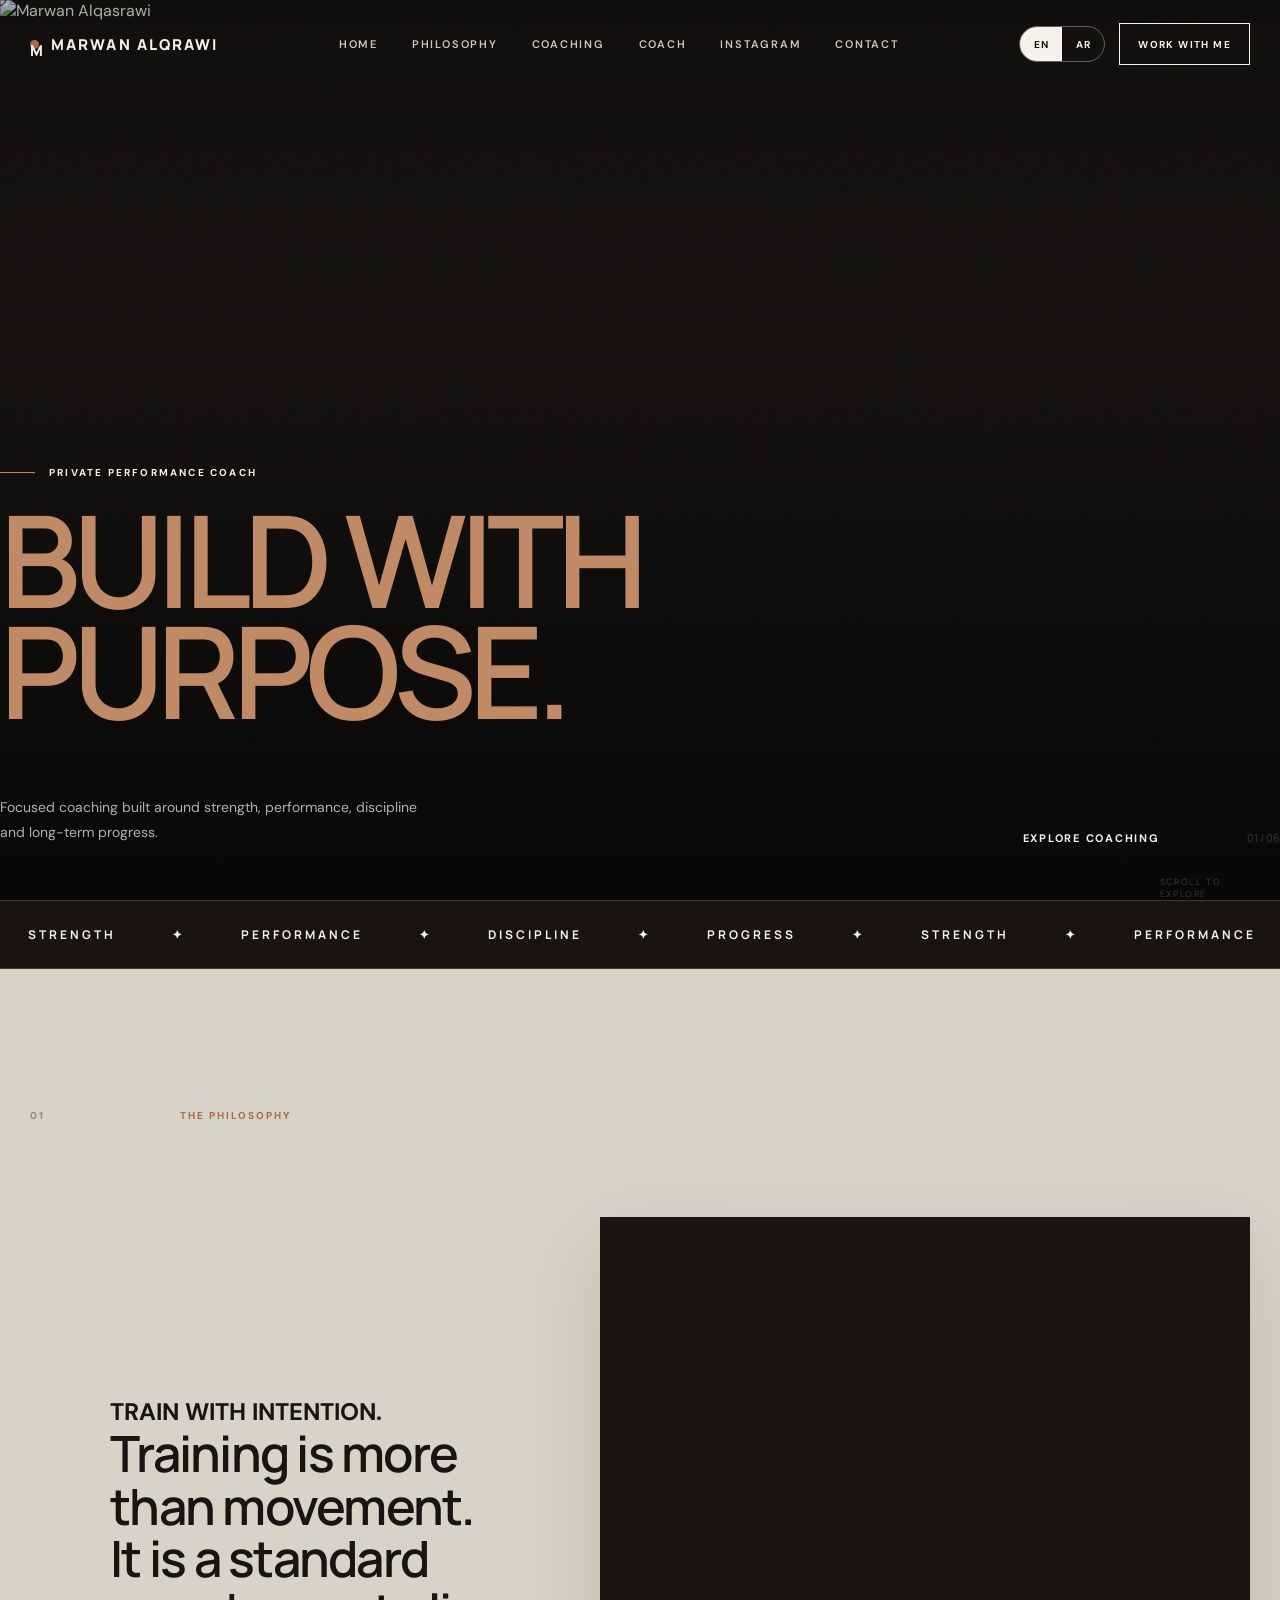
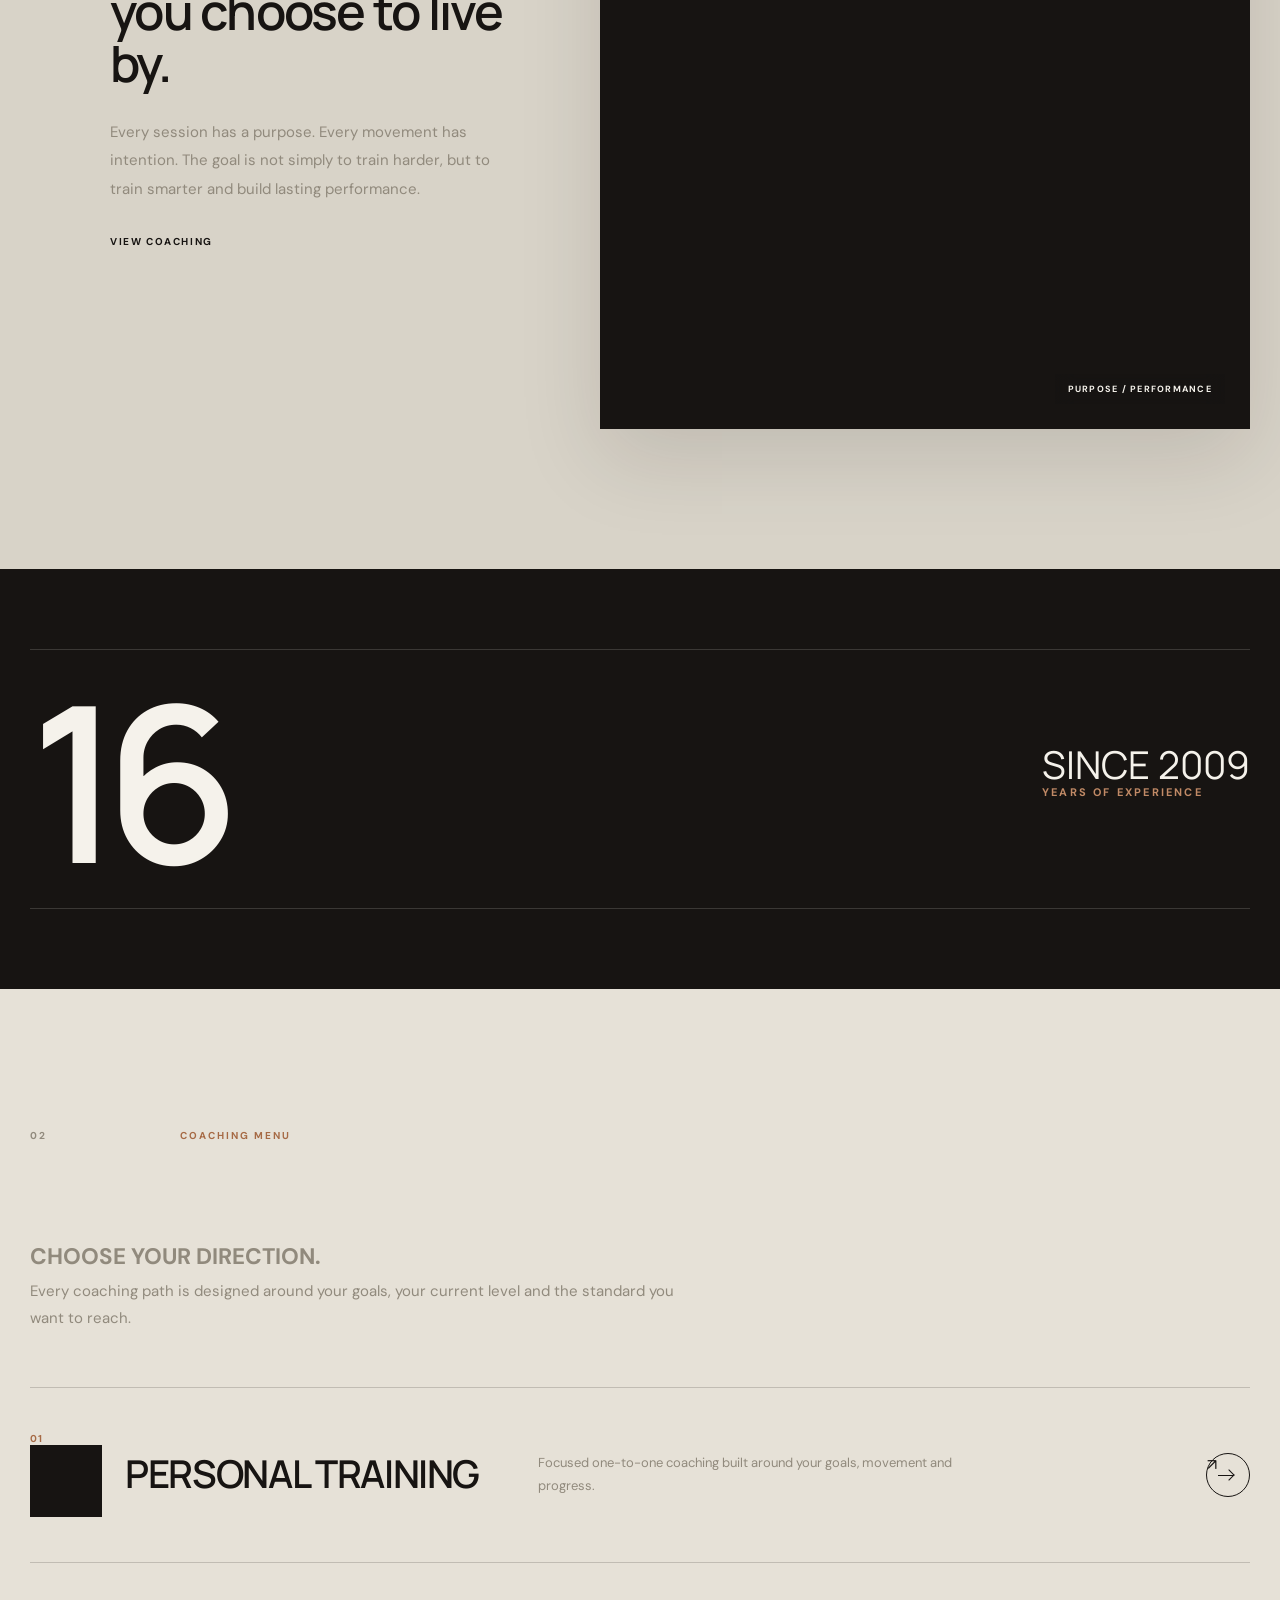
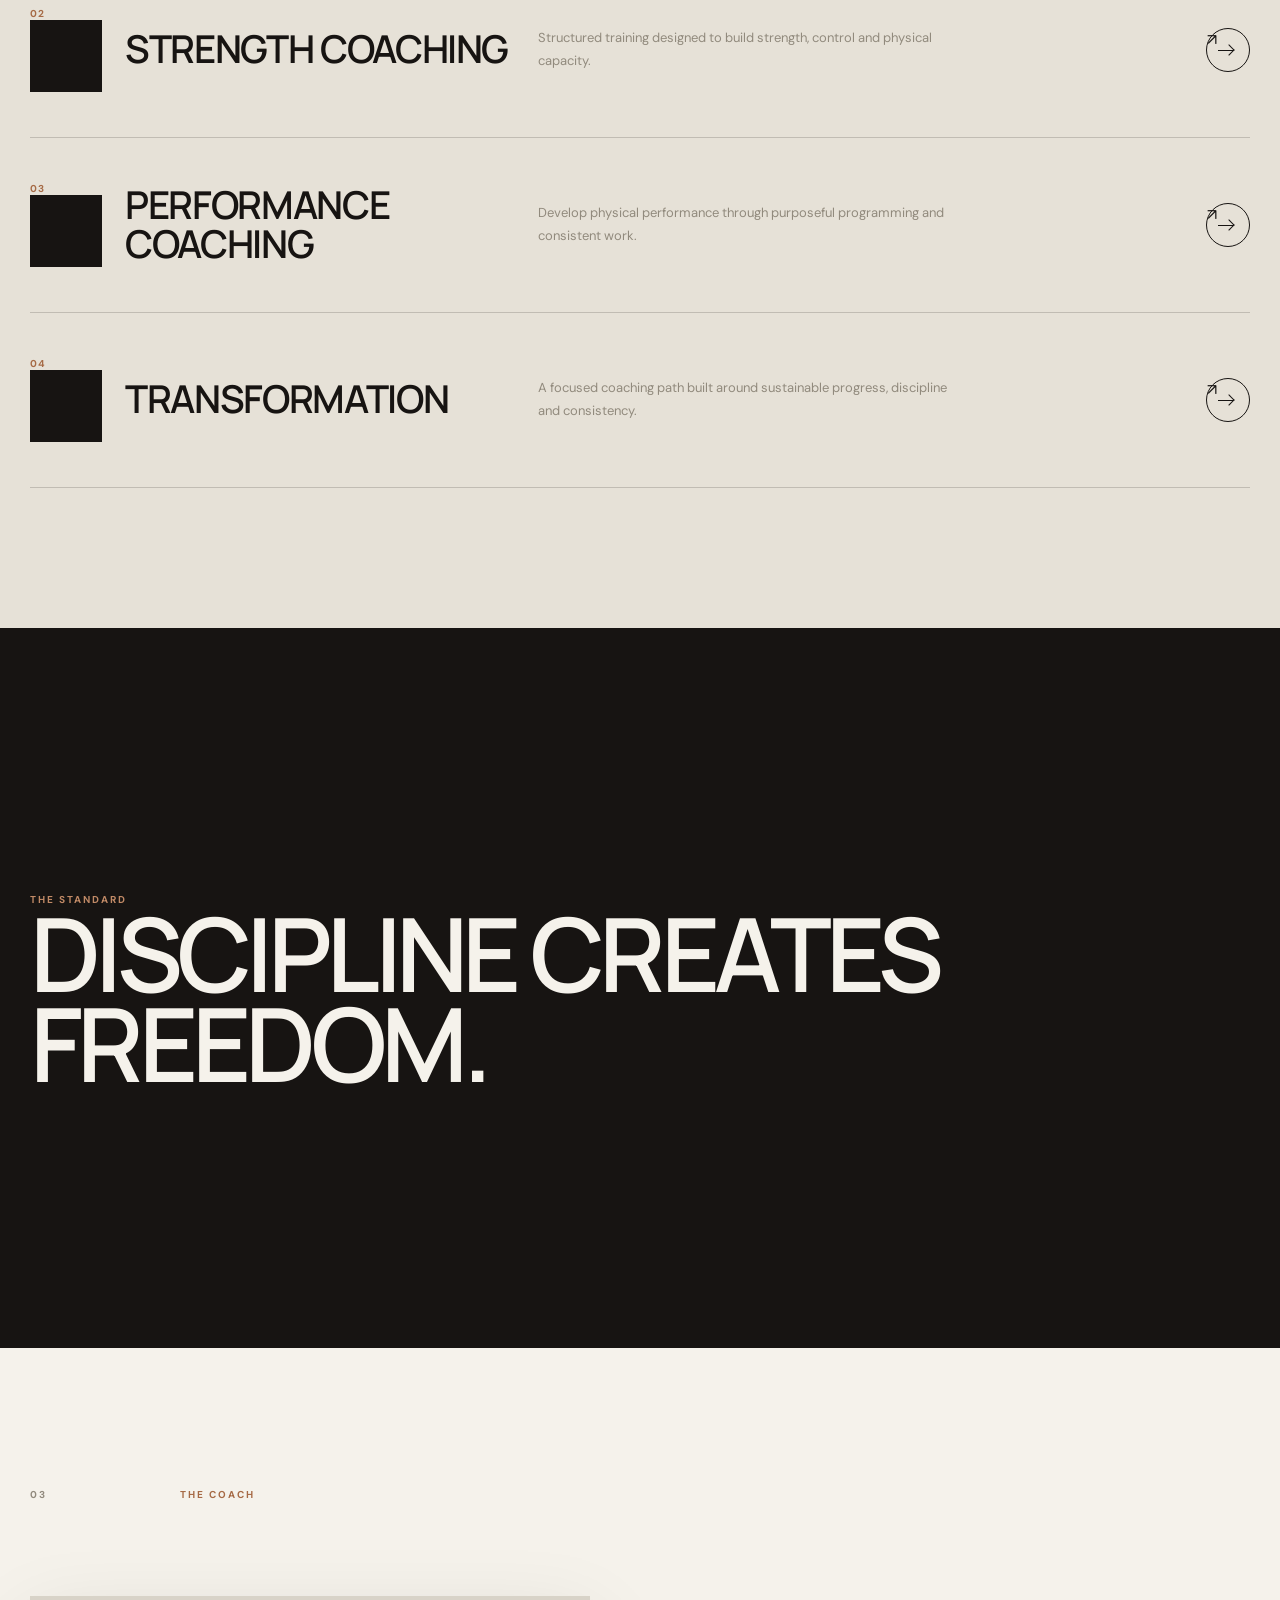
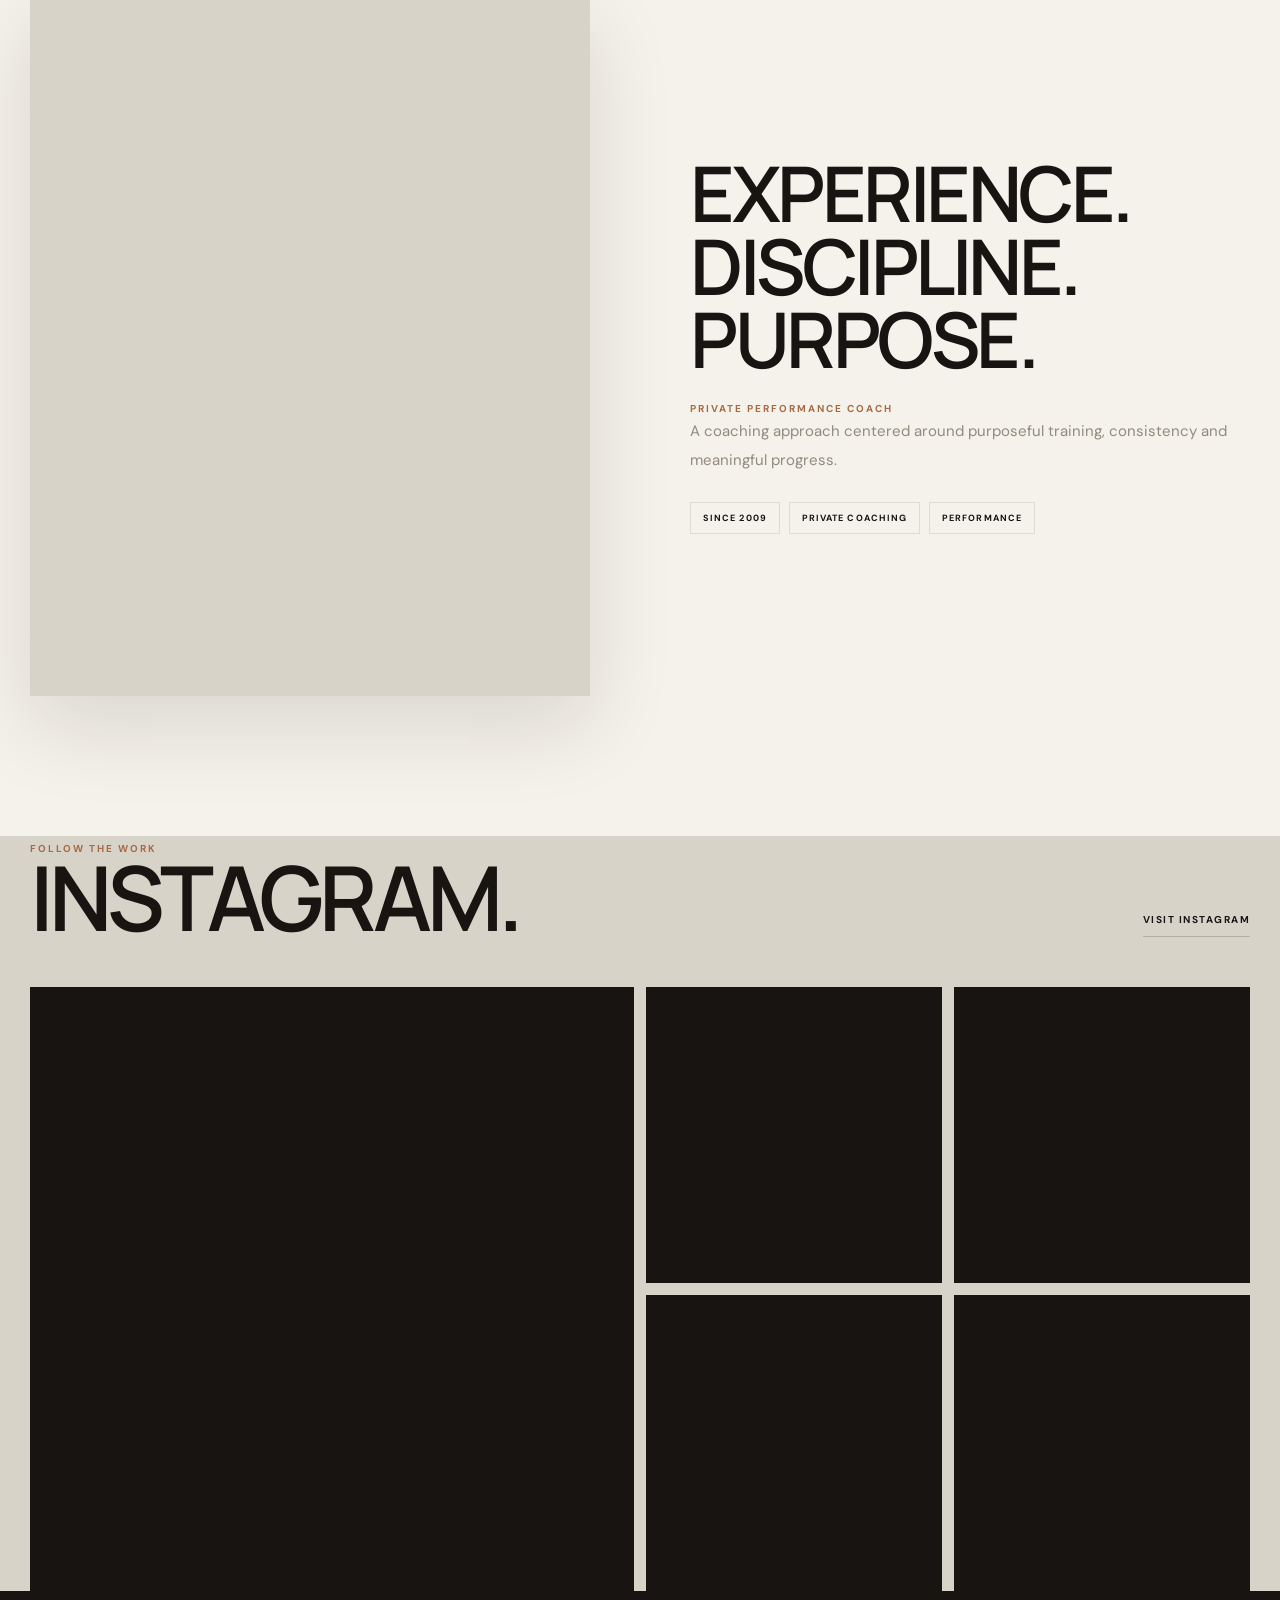
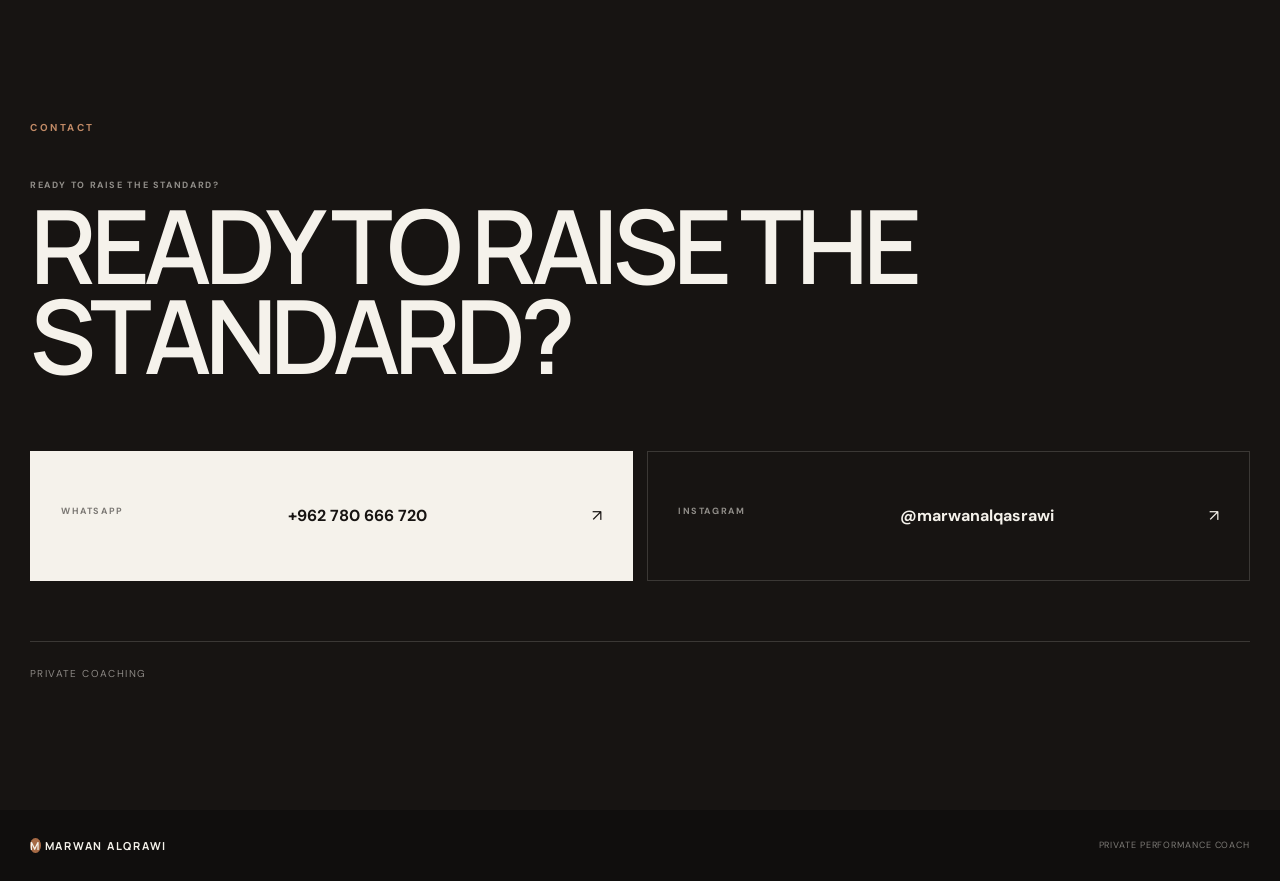
==== commit f086d245: "Create index.html" ====
--- a/index.html
+++ b/index.html
@@ -4,11 +4,19 @@
     <meta charset="UTF-8">
     <meta name="viewport" content="width=device-width, initial-scale=1.0">
 
-    <title>Marwan Alqrawi | Private Performance Coach</title>
+    <title>Marwan Alqasrawi | Private Performance Coach</title>
 
     <meta
         name="description"
-        content="Marwan Alqrawi — private performance coaching, strength, personal training and transformation."
+        content="Marwan Alqasrawi — Private Performance Coach. Strength, performance, discipline and purposeful coaching."
+    >
+
+    <link rel="preconnect" href="https://fonts.googleapis.com">
+    <link rel="preconnect" href="https://fonts.gstatic.com" crossorigin>
+
+    <link
+        href="https://fonts.googleapis.com/css2?family=Cairo:wght@400;500;600;700&family=DM+Sans:wght@400;500;600&family=Manrope:wght@400;500;600;700;800&display=swap"
+        rel="stylesheet"
     >
 
     <link rel="stylesheet" href="style.css">
@@ -16,58 +24,75 @@
 
 <body>
 
-<!-- =====================================================
+<!-- =========================
      LOADER
-     ===================================================== -->
-
+========================= -->
 <div class="loader" id="loader">
     <div class="loader-inner">
-        <div class="loader-brand">MARWAN ALQRAWI</div>
-        <div class="loader-line"></div>
+        <div class="loader-brand" data-i18n="brand">
+            MARWAN ALQASRAWI
+        </div>
+
+        <div class="loader-line">
+            <span></span>
+        </div>
+
+        <div class="loader-number">01</div>
     </div>
 </div>
 
 
-<!-- =====================================================
+<!-- =========================
      CUSTOM CURSOR
-     ===================================================== -->
-
+========================= -->
 <div class="cursor" id="cursor"></div>
 
 
-<!-- =====================================================
-     NAVBAR
-     ===================================================== -->
-
+<!-- =========================
+     NAVIGATION
+========================= -->
 <header class="navbar" id="navbar">
 
     <div class="nav-container">
 
         <a href="#home" class="brand">
-            <span class="brand-mark"></span>
-            <span data-i18n="brand">MARWAN ALQRAWI</span>
+            <span class="brand-mark">M</span>
+            <span data-i18n="brand">MARWAN ALQASRAWI</span>
         </a>
 
         <nav class="desktop-nav">
 
             <a href="#home" data-i18n="nav_home">HOME</a>
-            <a href="#philosophy" data-i18n="nav_philosophy">PHILOSOPHY</a>
-            <a href="#programs" data-i18n="nav_coaching">COACHING</a>
-            <a href="#coach" data-i18n="nav_coach">COACH</a>
-            <a href="#instagram" data-i18n="nav_instagram">INSTAGRAM</a>
-            <a href="#contact" data-i18n="nav_contact">CONTACT</a>
+
+            <a href="#philosophy" data-i18n="nav_philosophy">
+                PHILOSOPHY
+            </a>
+
+            <a href="#coaching" data-i18n="nav_coaching">
+                COACHING
+            </a>
+
+            <a href="#coach" data-i18n="nav_coach">
+                COACH
+            </a>
+
+            <a href="#instagram" data-i18n="nav_instagram">
+                INSTAGRAM
+            </a>
+
+            <a href="#contact" data-i18n="nav_contact">
+                CONTACT
+            </a>
 
         </nav>
 
         <div class="nav-actions">
 
-            <div class="language-switcher">
-
+            <div class="language-switcher" aria-label="Language selector">
                 <button
                     class="language-btn active"
                     data-lang="en"
                     type="button"
-                    aria-label="Switch to English"
                 >
                     EN
                 </button>
@@ -76,53 +101,66 @@
                     class="language-btn"
                     data-lang="ar"
                     type="button"
-                    aria-label="Switch to Arabic"
                 >
                     AR
                 </button>
-
             </div>
 
             <a
-                href="#contact"
+                href="https://wa.me/962780666720"
                 class="nav-cta"
+                target="_blank"
+                rel="noopener noreferrer"
                 data-i18n="nav_cta"
             >
                 WORK WITH ME
             </a>
 
-        </div>
-
-        <button
-            class="menu-toggle"
-            id="menuToggle"
-            type="button"
-            aria-label="Open menu"
-            aria-expanded="false"
-        >
-            <span></span>
-            <span></span>
-        </button>
-
-    </div>
-
+            <button
+                class="menu-toggle"
+                id="menuToggle"
+                type="button"
+                aria-label="Open menu"
+                aria-expanded="false"
+            >
+                <span></span>
+                <span></span>
+            </button>
+
+        </div>
+
+    </div>
 </header>
 
 
-<!-- =====================================================
+<!-- =========================
      MOBILE MENU
-     ===================================================== -->
-
+========================= -->
 <div class="mobile-menu" id="mobileMenu">
 
     <nav class="mobile-nav">
 
         <a href="#home" data-i18n="nav_home">HOME</a>
-        <a href="#philosophy" data-i18n="nav_philosophy">PHILOSOPHY</a>
-        <a href="#programs" data-i18n="nav_coaching">COACHING</a>
-        <a href="#coach" data-i18n="nav_coach">COACH</a>
-        <a href="#instagram" data-i18n="nav_instagram">INSTAGRAM</a>
-        <a href="#contact" data-i18n="nav_contact">CONTACT</a>
+
+        <a href="#philosophy" data-i18n="nav_philosophy">
+            PHILOSOPHY
+        </a>
+
+        <a href="#coaching" data-i18n="nav_coaching">
+            COACHING
+        </a>
+
+        <a href="#coach" data-i18n="nav_coach">
+            COACH
+        </a>
+
+        <a href="#instagram" data-i18n="nav_instagram">
+            INSTAGRAM
+        </a>
+
+        <a href="#contact" data-i18n="nav_contact">
+            CONTACT
+        </a>
 
     </nav>
 
@@ -147,8 +185,10 @@
     </div>
 
     <a
-        href="#contact"
+        href="https://wa.me/962780666720"
         class="mobile-cta"
+        target="_blank"
+        rel="noopener noreferrer"
         data-i18n="nav_cta"
     >
         WORK WITH ME
@@ -157,54 +197,59 @@
 </div>
 
 
-<!-- =====================================================
+<main>
+
+<!-- =========================
      HERO
-     ===================================================== -->
-
-<main>
-
+========================= -->
 <section class="hero" id="home">
 
     <div class="hero-media">
 
         <video
+            id="heroVideo"
             class="hero-video"
-            id="heroVideo"
             autoplay
             muted
+            loop
             playsinline
-            webkit-playsinline
-            loop
-            preload="auto"
+            preload="metadata"
+            poster="images/hero.jpg"
         >
-            <source src="hero-video.mp4" type="video/mp4">
+            <source src="images/hero.mp4" type="video/mp4">
         </video>
 
         <img
             class="hero-image"
-            src="hero.jpg"
-            alt="Marwan Alqrawi"
+            src="images/hero.jpg"
+            alt="Marwan Alqasrawi"
         >
 
-    </div>
-
-    <div class="hero-overlay"></div>
-    <div class="hero-grain"></div>
+        <div class="hero-overlay"></div>
+        <div class="hero-grain"></div>
+
+    </div>
 
     <div class="hero-content">
 
-        <div class="hero-eyebrow">
-            <span data-i18n="hero_eyebrow">
-                PRIVATE PERFORMANCE COACH
+        <div class="hero-eyebrow" data-i18n="hero_eyebrow">
+            PRIVATE PERFORMANCE COACH
+        </div>
+
+        <h1 class="hero-title">
+
+            <span data-i18n="hero_title_1">
+                BUILD
             </span>
-        </div>
-
-        <h1 class="hero-title">
-            <span data-i18n="hero_title_1">BUILD</span>
-            <br>
-            <span data-i18n="hero_title_2">WITH</span>
-            <br>
-            <span data-i18n="hero_title_3">PURPOSE.</span>
+
+            <span data-i18n="hero_title_2">
+                WITH
+            </span>
+
+            <span data-i18n="hero_title_3">
+                PURPOSE.
+            </span>
+
         </h1>
 
         <div class="hero-bottom">
@@ -218,41 +263,35 @@
             </p>
 
             <a
-                href="#programs"
+                href="#coaching"
                 class="hero-link"
-            >
-                <span data-i18n="hero_link">
-                    EXPLORE COACHING
-                </span>
-
-                <span class="premium-arrow"></span>
-            </a>
-
-        </div>
-
-        <div class="hero-scroll">
-
-            <span data-i18n="hero_scroll">
-                SCROLL TO EXPLORE
-            </span>
-
-            <span class="scroll-line"></span>
-
-        </div>
-
-        <div class="hero-index">
-            01 / 06
-        </div>
-
+                data-i18n="hero_link"
+            >
+                EXPLORE COACHING
+                <span>↗</span>
+            </a>
+
+        </div>
+
+    </div>
+
+    <div class="hero-scroll">
+        <span data-i18n="hero_scroll">
+            SCROLL TO EXPLORE
+        </span>
+        <span class="hero-scroll-line"></span>
+    </div>
+
+    <div class="hero-index">
+        01 / 06
     </div>
 
 </section>
 
 
-<!-- =====================================================
+<!-- =========================
      MARQUEE
-     ===================================================== -->
-
+========================= -->
 <section class="marquee-section">
 
     <div class="marquee">
@@ -260,28 +299,27 @@
         <div class="marquee-track">
 
             <span data-i18n="marquee_1">STRENGTH</span>
-            <i class="marquee-dot"></i>
+            <span>✦</span>
 
             <span data-i18n="marquee_2">PERFORMANCE</span>
-            <i class="marquee-dot"></i>
+            <span>✦</span>
 
             <span data-i18n="marquee_3">DISCIPLINE</span>
-            <i class="marquee-dot"></i>
+            <span>✦</span>
 
             <span data-i18n="marquee_4">PROGRESS</span>
-            <i class="marquee-dot"></i>
+            <span>✦</span>
 
             <span data-i18n="marquee_1">STRENGTH</span>
-            <i class="marquee-dot"></i>
+            <span>✦</span>
 
             <span data-i18n="marquee_2">PERFORMANCE</span>
-            <i class="marquee-dot"></i>
+            <span>✦</span>
 
             <span data-i18n="marquee_3">DISCIPLINE</span>
-            <i class="marquee-dot"></i>
+            <span>✦</span>
 
             <span data-i18n="marquee_4">PROGRESS</span>
-            <i class="marquee-dot"></i>
 
         </div>
 
@@ -290,10 +328,9 @@
 </section>
 
 
-<!-- =====================================================
+<!-- =========================
      PHILOSOPHY
-     ===================================================== -->
-
+========================= -->
 <section
     class="section philosophy-section"
     id="philosophy"
@@ -303,31 +340,24 @@
 
         <div class="section-heading reveal">
 
-            <div class="section-number">
-                01
-            </div>
-
-            <div>
-
-                <div
-                    class="section-label"
-                    data-i18n="philosophy_label"
-                >
-                    THE PHILOSOPHY
-                </div>
+            <span class="section-number">01</span>
+
+            <span
+                class="section-label"
+                data-i18n="philosophy_label"
+            >
+                THE PHILOSOPHY
+            </span>
+
+        </div>
+
+        <div class="philosophy-grid">
+
+            <div class="philosophy-copy reveal">
 
                 <h2 data-i18n="philosophy_title">
                     TRAIN WITH INTENTION.
                 </h2>
-
-            </div>
-
-        </div>
-
-
-        <div class="philosophy-grid">
-
-            <div class="philosophy-copy reveal">
 
                 <h3 data-i18n="philosophy_heading">
                     Training is more than movement.
@@ -341,38 +371,33 @@
                 </p>
 
                 <a
-                    href="#programs"
+                    href="#coaching"
                     class="text-link"
-                >
-
-                    <span data-i18n="philosophy_link">
-                        VIEW COACHING
-                    </span>
-
-                    <span class="premium-arrow"></span>
-
+                    data-i18n="philosophy_link"
+                >
+                    VIEW COACHING
+                    <span>↗</span>
                 </a>
 
             </div>
 
-
             <div class="philosophy-image reveal">
 
                 <div class="image-frame">
 
                     <img
-                        src="philosophy.jpg"
+                        src="images/philosophy.jpg"
                         alt="Training philosophy"
                         loading="lazy"
                     >
 
-                    <div
-                        class="image-caption"
-                        data-i18n="philosophy_caption"
-                    >
-                        PURPOSE / PERFORMANCE
-                    </div>
-
+                </div>
+
+                <div
+                    class="image-caption"
+                    data-i18n="philosophy_caption"
+                >
+                    PURPOSE / PERFORMANCE
                 </div>
 
             </div>
@@ -384,10 +409,9 @@
 </section>
 
 
-<!-- =====================================================
+<!-- =========================
      EXPERIENCE
-     ===================================================== -->
-
+========================= -->
 <section class="stats-section">
 
     <div class="stats-container">
@@ -400,14 +424,14 @@
 
             <div class="stat-copy">
 
-                <strong data-i18n="experience_small">
+                <span data-i18n="experience_small">
                     SINCE 2009
+                </span>
+
+                <strong data-i18n="experience_title">
+                    YEARS OF EXPERIENCE
                 </strong>
 
-                <span data-i18n="experience_title">
-                    YEARS OF EXPERIENCE
-                </span>
-
             </div>
 
         </div>
@@ -417,54 +441,43 @@
 </section>
 
 
-<!-- =====================================================
-     COACHING MENU
-     ===================================================== -->
-
+<!-- =========================
+     COACHING
+========================= -->
 <section
     class="section programs-section"
-    id="programs"
+    id="coaching"
 >
 
     <div class="section-container">
 
         <div class="section-heading reveal">
 
-            <div class="section-number">
-                02
-            </div>
-
-            <div>
-
-                <div
-                    class="section-label"
-                    data-i18n="programs_label"
-                >
-                    COACHING MENU
-                </div>
-
-                <h2 data-i18n="programs_title">
-                    CHOOSE YOUR DIRECTION.
-                </h2>
-
-            </div>
-
-        </div>
-
-
-        <p
-            class="programs-intro reveal"
-            data-i18n="programs_intro"
-        >
-            Every coaching path is designed around your goals,
-            your current level and the standard you want to reach.
-        </p>
-
+            <span class="section-number">02</span>
+
+            <span
+                class="section-label"
+                data-i18n="programs_label"
+            >
+                COACHING MENU
+            </span>
+
+        </div>
+
+        <div class="programs-intro reveal">
+
+            <h2 data-i18n="programs_title">
+                CHOOSE YOUR DIRECTION.
+            </h2>
+
+            <p data-i18n="programs_intro">
+                Every coaching path is designed around your goals,
+                your current level and the standard you want to reach.
+            </p>
+
+        </div>
 
         <div class="programs-grid">
-
-
-            <!-- PERSONAL TRAINING -->
 
             <a
                 href="#contact"
@@ -472,42 +485,35 @@
                 data-tilt
             >
 
-                <div class="program-image">
-
-                    <img
-                        src="training-01.jpg"
-                        alt="Personal training"
-                        loading="lazy"
-                    >
-
+                <div class="program-top">
+                    <span>01</span>
+
+                    <div class="program-image">
+                        <img
+                            src="images/service-1.jpg"
+                            alt="Personal training"
+                            loading="lazy"
+                        >
+                    </div>
                 </div>
 
                 <div class="program-content">
-
-                    <div
-                        class="program-top"
-                        data-i18n="service_1_number"
-                    >
-                        01
-                    </div>
 
                     <h3 data-i18n="service_1_title">
                         PERSONAL TRAINING
                     </h3>
 
                     <p data-i18n="service_1_text">
-                        Focused one-to-one coaching built around
-                        your goals, movement and progress.
+                        Focused one-to-one coaching built around your
+                        goals, movement and progress.
                     </p>
 
                 </div>
 
-                <span class="premium-arrow"></span>
-
-            </a>
-
-
-            <!-- STRENGTH -->
+                <span class="premium-arrow">↗</span>
+
+            </a>
+
 
             <a
                 href="#contact"
@@ -515,42 +521,35 @@
                 data-tilt
             >
 
-                <div class="program-image">
-
-                    <img
-                        src="training-02.jpg"
-                        alt="Strength coaching"
-                        loading="lazy"
-                    >
-
+                <div class="program-top">
+                    <span>02</span>
+
+                    <div class="program-image">
+                        <img
+                            src="images/service-2.jpg"
+                            alt="Strength coaching"
+                            loading="lazy"
+                        >
+                    </div>
                 </div>
 
                 <div class="program-content">
-
-                    <div
-                        class="program-top"
-                        data-i18n="service_2_number"
-                    >
-                        02
-                    </div>
 
                     <h3 data-i18n="service_2_title">
                         STRENGTH COACHING
                     </h3>
 
                     <p data-i18n="service_2_text">
-                        Structured training designed to build
-                        strength, control and physical capacity.
+                        Structured training designed to build strength,
+                        control and physical capacity.
                     </p>
 
                 </div>
 
-                <span class="premium-arrow"></span>
-
-            </a>
-
-
-            <!-- PERFORMANCE -->
+                <span class="premium-arrow">↗</span>
+
+            </a>
+
 
             <a
                 href="#contact"
@@ -558,70 +557,68 @@
                 data-tilt
             >
 
-                <div class="program-image">
-
-                    <img
-                        src="training-03.jpg"
-                        alt="Performance coaching"
-                        loading="lazy"
-                    >
-
+                <div class="program-top">
+                    <span>03</span>
+
+                    <div class="program-image">
+                        <img
+                            src="images/service-3.jpg"
+                            alt="Performance coaching"
+                            loading="lazy"
+                        >
+                    </div>
                 </div>
 
                 <div class="program-content">
-
-                    <div
-                        class="program-top"
-                        data-i18n="service_3_number"
-                    >
-                        03
-                    </div>
 
                     <h3 data-i18n="service_3_title">
                         PERFORMANCE COACHING
                     </h3>
 
                     <p data-i18n="service_3_text">
-                        Develop physical performance through
-                        purposeful programming and consistent work.
+                        Develop physical performance through purposeful
+                        programming and consistent work.
                     </p>
 
                 </div>
 
-                <span class="premium-arrow"></span>
-
-            </a>
-
-
-            <!-- TRANSFORMATION -->
+                <span class="premium-arrow">↗</span>
+
+            </a>
+
 
             <a
                 href="#contact"
-                class="program-card no-image reveal"
+                class="program-card reveal"
                 data-tilt
             >
 
+                <div class="program-top">
+                    <span>04</span>
+
+                    <div class="program-image">
+                        <img
+                            src="images/service-4.jpg"
+                            alt="Transformation coaching"
+                            loading="lazy"
+                        >
+                    </div>
+                </div>
+
                 <div class="program-content">
-
-                    <div
-                        class="program-top"
-                        data-i18n="service_4_number"
-                    >
-                        04
-                    </div>
 
                     <h3 data-i18n="service_4_title">
                         TRANSFORMATION
                     </h3>
 
                     <p data-i18n="service_4_text">
-                        A focused coaching path built around
-                        sustainable progress, discipline and consistency.
+                        A focused coaching path built around sustainable
+                        progress, discipline and consistency.
                     </p>
 
                 </div>
 
-                <span class="premium-arrow"></span>
+                <span class="premium-arrow">↗</span>
 
             </a>
 
@@ -632,39 +629,38 @@
 </section>
 
 
-<!-- =====================================================
+<!-- =========================
      STATEMENT
-     ===================================================== -->
-
+========================= -->
 <section class="statement-section">
 
     <div class="statement-image">
 
         <img
-            src="statement.jpg"
-            alt="Marwan Alqrawi training"
+            src="images/statement.jpg"
+            alt="Marwan Alqasrawi training"
             loading="lazy"
         >
 
-    </div>
-
-    <div class="statement-overlay"></div>
+        <div class="statement-overlay"></div>
+
+    </div>
 
     <div class="statement-content reveal">
 
-        <div
+        <span
             class="statement-label"
             data-i18n="statement_label"
         >
             THE STANDARD
-        </div>
-
-        <h2 data-i18n="statement_title">
-            DISCIPLINE
-            <br>
-            CREATES
-            <br>
-            FREEDOM.
+        </span>
+
+        <h2>
+            <span data-i18n="statement_title">
+                DISCIPLINE<br>
+                CREATES<br>
+                FREEDOM.
+            </span>
         </h2>
 
     </div>
@@ -672,10 +668,9 @@
 </section>
 
 
-<!-- =====================================================
+<!-- =========================
      COACH
-     ===================================================== -->
-
+========================= -->
 <section
     class="section coach-section"
     id="coach"
@@ -685,64 +680,47 @@
 
         <div class="section-heading reveal">
 
-            <div class="section-number">
-                03
+            <span class="section-number">03</span>
+
+            <span
+                class="section-label"
+                data-i18n="coach_label"
+            >
+                THE COACH
+            </span>
+
+        </div>
+
+        <div class="coach-grid">
+
+            <div class="coach-image reveal">
+
+                <img
+                    src="images/coach.jpg"
+                    alt="Marwan Alqasrawi"
+                    loading="lazy"
+                >
+
             </div>
 
-            <div>
-
-                <div
-                    class="section-label"
-                    data-i18n="coach_label"
-                >
-                    THE COACH
-                </div>
+            <div class="coach-copy reveal">
 
                 <h2 data-i18n="coach_title">
-                    EXPERIENCE.
-                    <br>
-                    DISCIPLINE.
-                    <br>
+                    EXPERIENCE.<br>
+                    DISCIPLINE.<br>
                     PURPOSE.
                 </h2>
 
-            </div>
-
-        </div>
-
-
-        <div class="coach-grid">
-
-            <div class="coach-image reveal">
-
-                <img
-                    src="trainer.jpg"
-                    alt="Marwan Alqrawi"
-                    loading="lazy"
-                >
-
-            </div>
-
-
-            <div class="coach-copy reveal">
-
-                <div
+                <span
                     class="coach-role"
                     data-i18n="coach_role"
                 >
                     PRIVATE PERFORMANCE COACH
-                </div>
-
-                <h2>
-                    MARWAN
-                    <br>
-                    ALQRAWI
-                </h2>
+                </span>
 
                 <p data-i18n="coach_text">
-                    A coaching approach centered around
-                    purposeful training, consistency and
-                    meaningful progress.
+                    A coaching approach centered around purposeful
+                    training, consistency and meaningful progress.
                 </p>
 
                 <div class="coach-credentials">
@@ -770,12 +748,11 @@
 </section>
 
 
-<!-- =====================================================
+<!-- =========================
      INSTAGRAM
-     ===================================================== -->
-
+========================= -->
 <section
-    class="section instagram-section"
+    class="instagram-section"
     id="instagram"
 >
 
@@ -785,12 +762,12 @@
 
             <div>
 
-                <div
+                <span
                     class="section-label"
                     data-i18n="instagram_label"
                 >
                     FOLLOW THE WORK
-                </div>
+                </span>
 
                 <h2 data-i18n="instagram_title">
                     INSTAGRAM.
@@ -800,17 +777,12 @@
 
             <a
                 href="https://www.instagram.com/marwanalqasrawi/"
+                class="instagram-link"
                 target="_blank"
                 rel="noopener noreferrer"
-                class="instagram-link"
-            >
-
-                <span data-i18n="instagram_link">
-                    VISIT INSTAGRAM
-                </span>
-
-                <span class="premium-arrow"></span>
-
+                data-i18n="instagram_link"
+            >
+                VISIT INSTAGRAM ↗
             </a>
 
         </div>
@@ -825,91 +797,68 @@
                 class="instagram-item instagram-item-large reveal"
                 data-tilt
             >
-
                 <img
-                    src="gallery-01.jpg"
-                    alt="Marwan Alqrawi Instagram"
+                    src="images/instagram-1.jpg"
+                    alt="Marwan Alqasrawi Instagram"
                     loading="lazy"
                 >
-
-                <span class="premium-arrow"></span>
-
-            </a>
-
+                <span class="instagram-overlay">↗</span>
+            </a>
 
             <a
                 href="https://www.instagram.com/marwanalqasrawi/"
                 target="_blank"
                 rel="noopener noreferrer"
                 class="instagram-item reveal"
-                data-tilt
-            >
-
+            >
                 <img
-                    src="gallery-02.jpg"
-                    alt="Training"
+                    src="images/instagram-2.jpg"
+                    alt="Marwan Alqasrawi Instagram"
                     loading="lazy"
                 >
-
-                <span class="premium-arrow"></span>
-
-            </a>
-
+                <span class="instagram-overlay">↗</span>
+            </a>
 
             <a
                 href="https://www.instagram.com/marwanalqasrawi/"
                 target="_blank"
                 rel="noopener noreferrer"
                 class="instagram-item reveal"
-                data-tilt
-            >
-
+            >
                 <img
-                    src="gallery-03.jpg"
-                    alt="Training"
+                    src="images/instagram-3.jpg"
+                    alt="Marwan Alqasrawi Instagram"
                     loading="lazy"
                 >
-
-                <span class="premium-arrow"></span>
-
-            </a>
-
+                <span class="instagram-overlay">↗</span>
+            </a>
 
             <a
                 href="https://www.instagram.com/marwanalqasrawi/"
                 target="_blank"
                 rel="noopener noreferrer"
                 class="instagram-item reveal"
-                data-tilt
-            >
-
+            >
                 <img
-                    src="gallery-04.jpg"
-                    alt="Training"
+                    src="images/instagram-4.jpg"
+                    alt="Marwan Alqasrawi Instagram"
                     loading="lazy"
                 >
-
-                <span class="premium-arrow"></span>
-
-            </a>
-
+                <span class="instagram-overlay">↗</span>
+            </a>
 
             <a
                 href="https://www.instagram.com/marwanalqasrawi/"
                 target="_blank"
                 rel="noopener noreferrer"
                 class="instagram-item reveal"
-                data-tilt
-            >
-
+            >
                 <img
-                    src="gallery-05.jpg"
-                    alt="Training"
+                    src="images/instagram-5.jpg"
+                    alt="Marwan Alqasrawi Instagram"
                     loading="lazy"
                 >
-
-                <span class="premium-arrow"></span>
-
+                <span class="instagram-overlay">↗</span>
             </a>
 
         </div>
@@ -919,10 +868,9 @@
 </section>
 
 
-<!-- =====================================================
+<!-- =========================
      CONTACT
-     ===================================================== -->
-
+========================= -->
 <section
     class="contact-section"
     id="contact"
@@ -930,114 +878,102 @@
 
     <div class="contact-container reveal">
 
+        <span
+            class="contact-label"
+            data-i18n="contact_label"
+        >
+            READY TO RAISE THE STANDARD?
+        </span>
+
         <h2 data-i18n="contact_title">
-            READY TO
-            <br>
-            RAISE THE
-            <br>
-            STANDARD?
+            LET'S WORK.
         </h2>
 
-
         <div class="contact-actions">
 
-
-            <!-- WHATSAPP -->
-
             <a
                 href="https://wa.me/962780666720"
+                class="contact-primary"
                 target="_blank"
                 rel="noopener noreferrer"
-                class="contact-primary"
-            >
-
-                <div>
-
-                    <span
-                        class="contact-label"
-                        data-i18n="whatsapp_label"
-                    >
-                        WHATSAPP
-                    </span>
-
-                    <span class="contact-value">
-                        +962 780 666 720
-                    </span>
-
-                </div>
-
-                <span class="premium-arrow"></span>
-
-            </a>
-
-
-            <!-- INSTAGRAM -->
+            >
+
+                <span
+                    class="contact-label"
+                    data-i18n="whatsapp_label"
+                >
+                    WHATSAPP
+                </span>
+
+                <strong>
+                    +962 780 666 720
+                </strong>
+
+                <span>↗</span>
+
+            </a>
+
 
             <a
                 href="https://www.instagram.com/marwanalqasrawi/"
+                class="contact-secondary"
                 target="_blank"
                 rel="noopener noreferrer"
-                class="contact-secondary"
-            >
-
-                <div>
-
-                    <span
-                        class="contact-label"
-                        data-i18n="instagram_contact_label"
-                    >
-                        INSTAGRAM
-                    </span>
-
-                    <span class="contact-value">
-                        @marwanalqasrawi
-                    </span>
-
-                </div>
-
-                <span class="premium-arrow"></span>
-
-            </a>
-
-        </div>
-
-
-        <div class="contact-location">
-
-            <span data-i18n="contact_location">
-                PRIVATE COACHING
+            >
+
+                <span
+                    class="contact-label"
+                    data-i18n="instagram_contact_label"
+                >
+                    INSTAGRAM
+                </span>
+
+                <strong>
+                    @marwanalqasrawi
+                </strong>
+
+                <span>↗</span>
+
+            </a>
+
+        </div>
+
+        <p
+            class="contact-location"
+            data-i18n="contact_location"
+        >
+            AMMAN, JORDAN
+        </p>
+
+    </div>
+
+</section>
+
+</main>
+
+
+<!-- =========================
+     FOOTER
+========================= -->
+<footer class="footer">
+
+    <div class="footer-container">
+
+        <div class="footer-brand">
+
+            <span class="brand-mark">M</span>
+
+            <span data-i18n="brand">
+                MARWAN ALQASRAWI
             </span>
 
-            <span>
-                2009 — 2026
-            </span>
-
-        </div>
-
-    </div>
-
-</section>
-
-</main>
-
-
-<!-- =====================================================
-     FOOTER
-     ===================================================== -->
-
-<footer class="footer">
-
-    <div class="footer-container">
-
-        <div class="footer-brand">
-            MARWAN ALQRAWI
         </div>
 
         <div
             class="footer-copy"
             data-i18n="footer_copy"
         >
-            PRIVATE PERFORMANCE COACH
+            PRIVATE COACHING 2009 — 2026
         </div>
 
     </div>
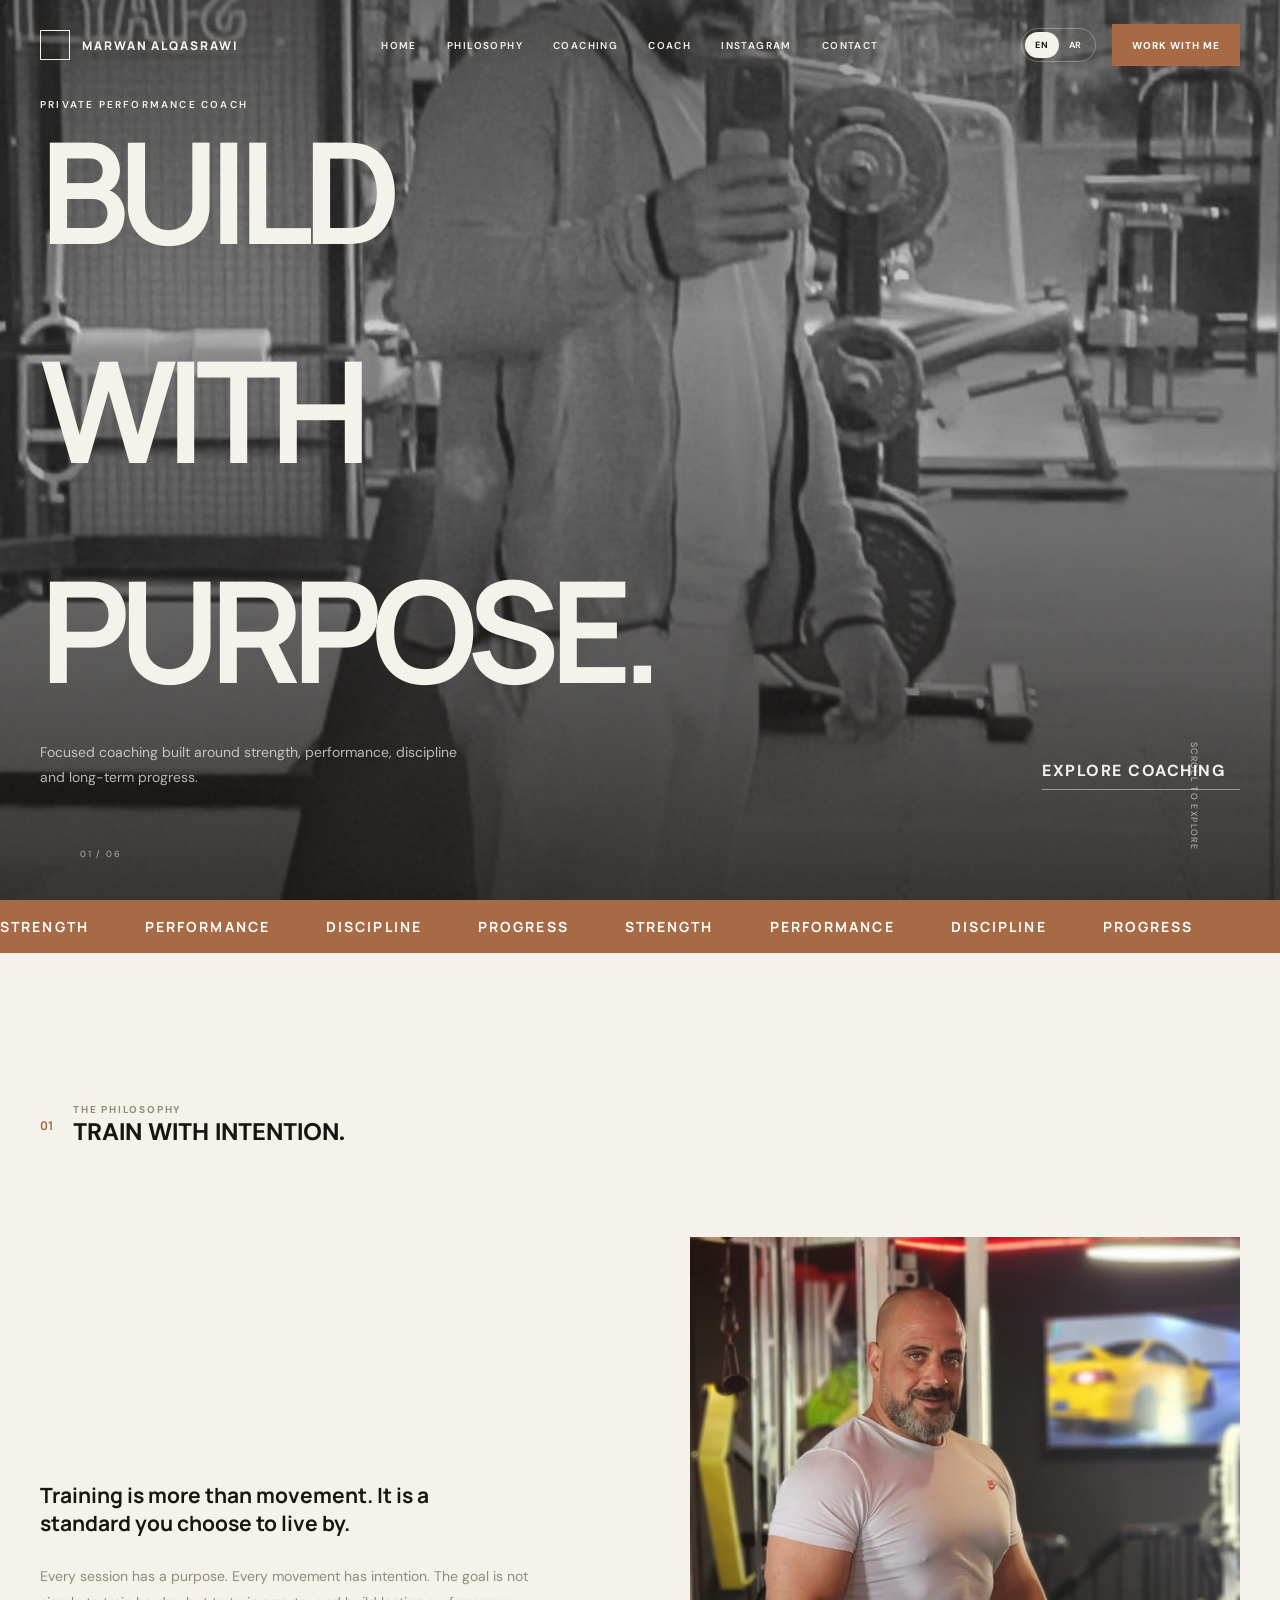
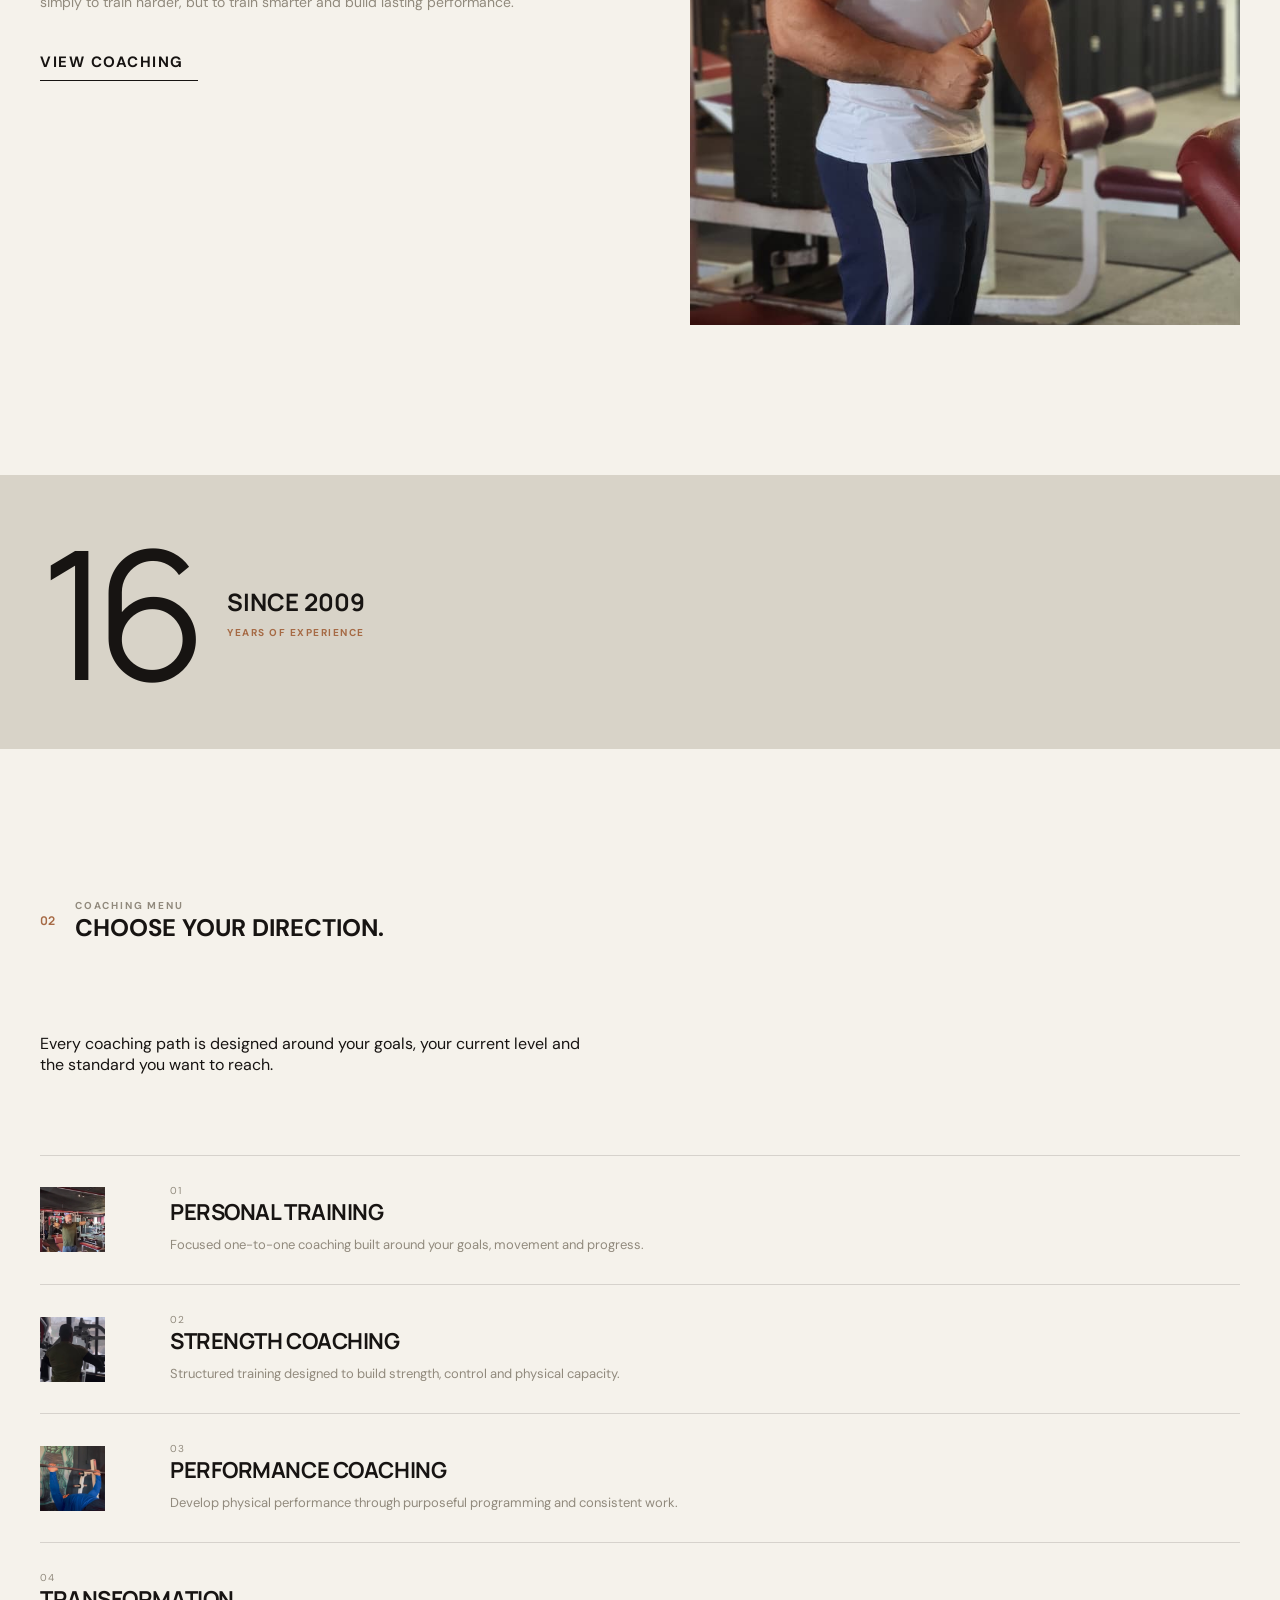
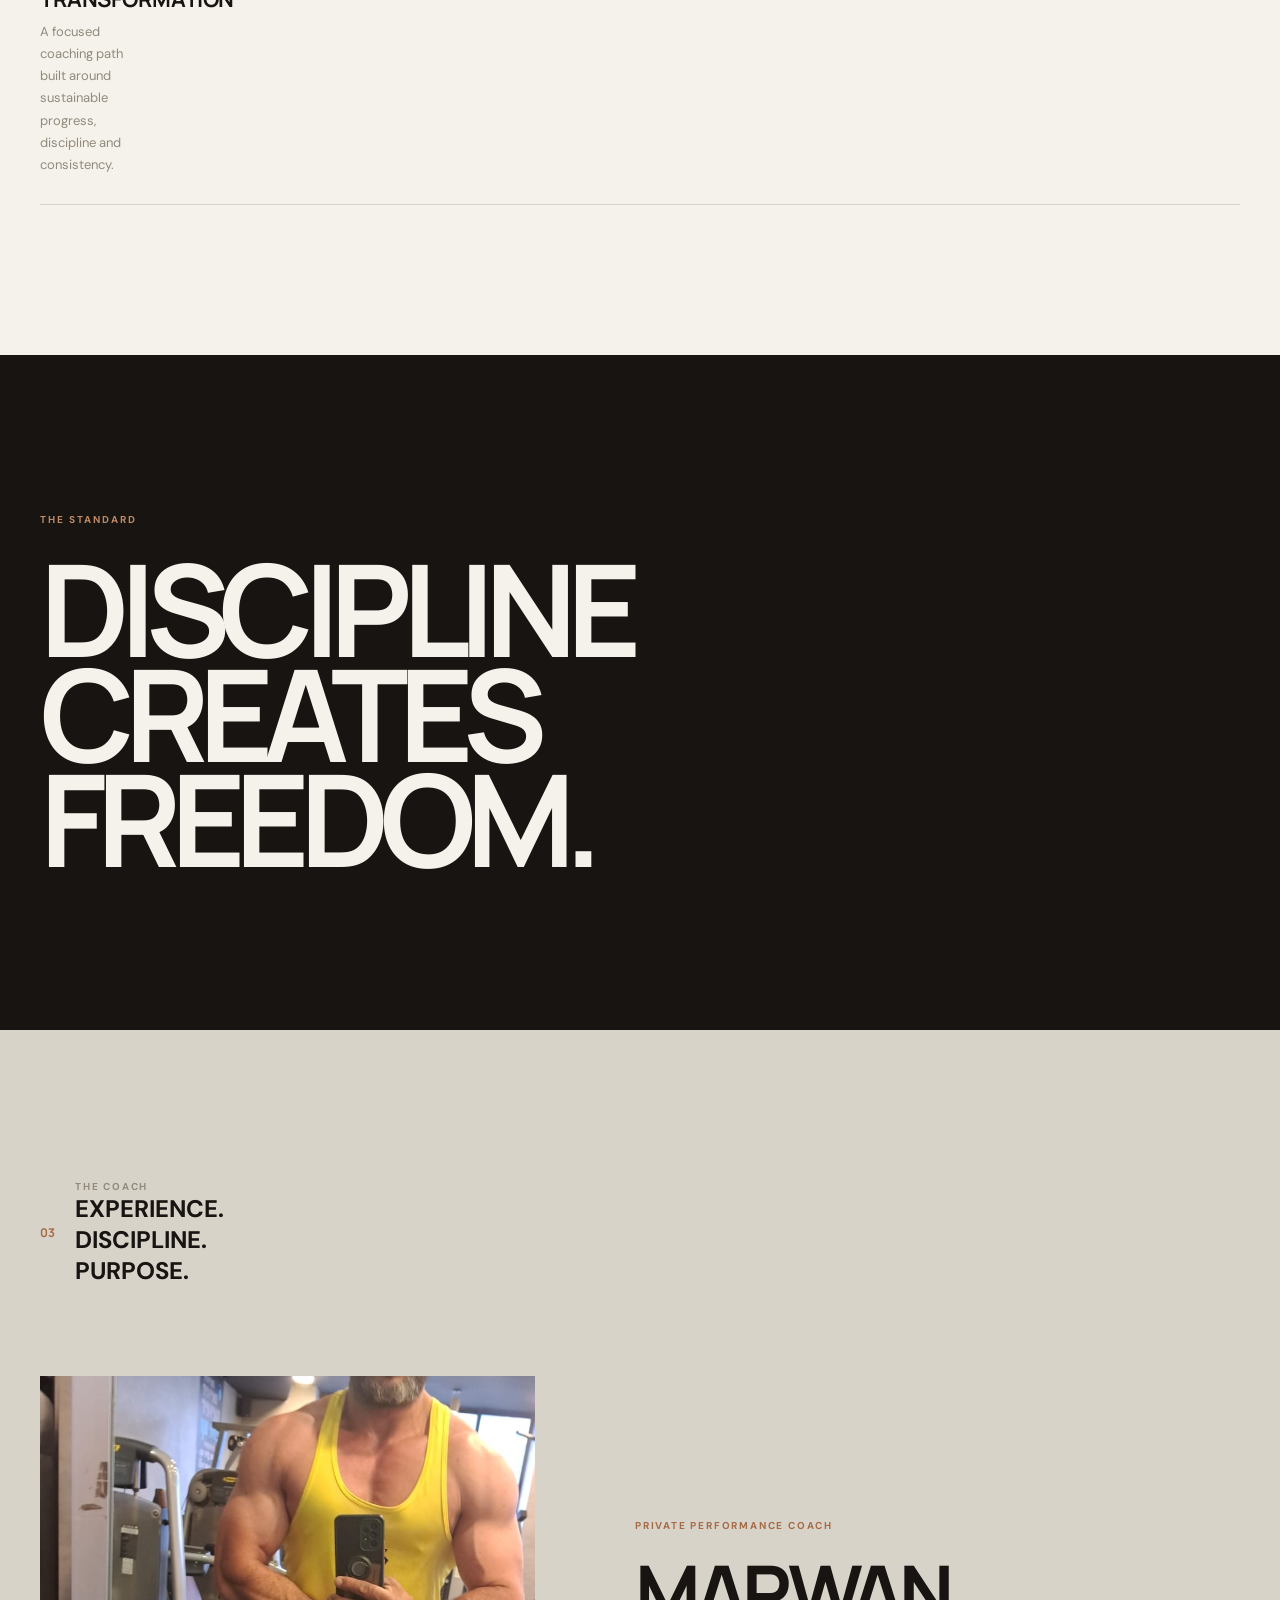
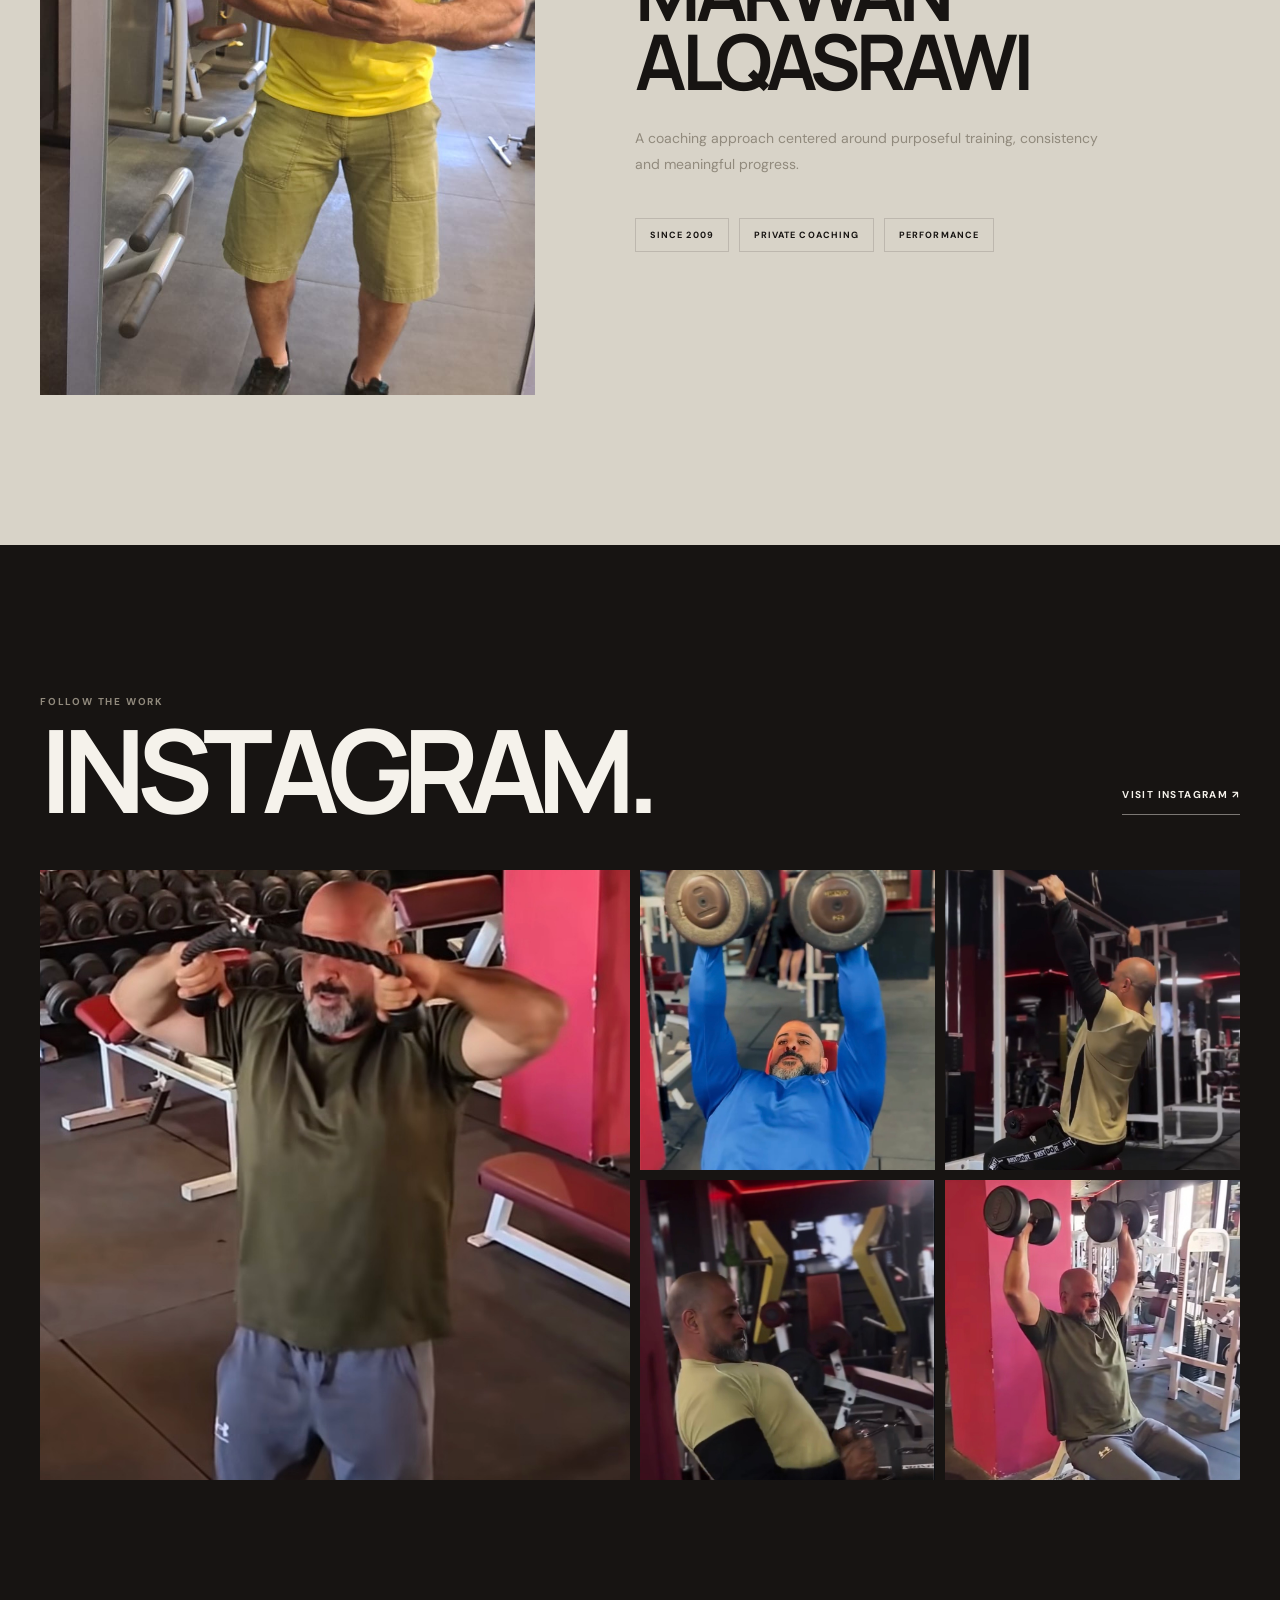
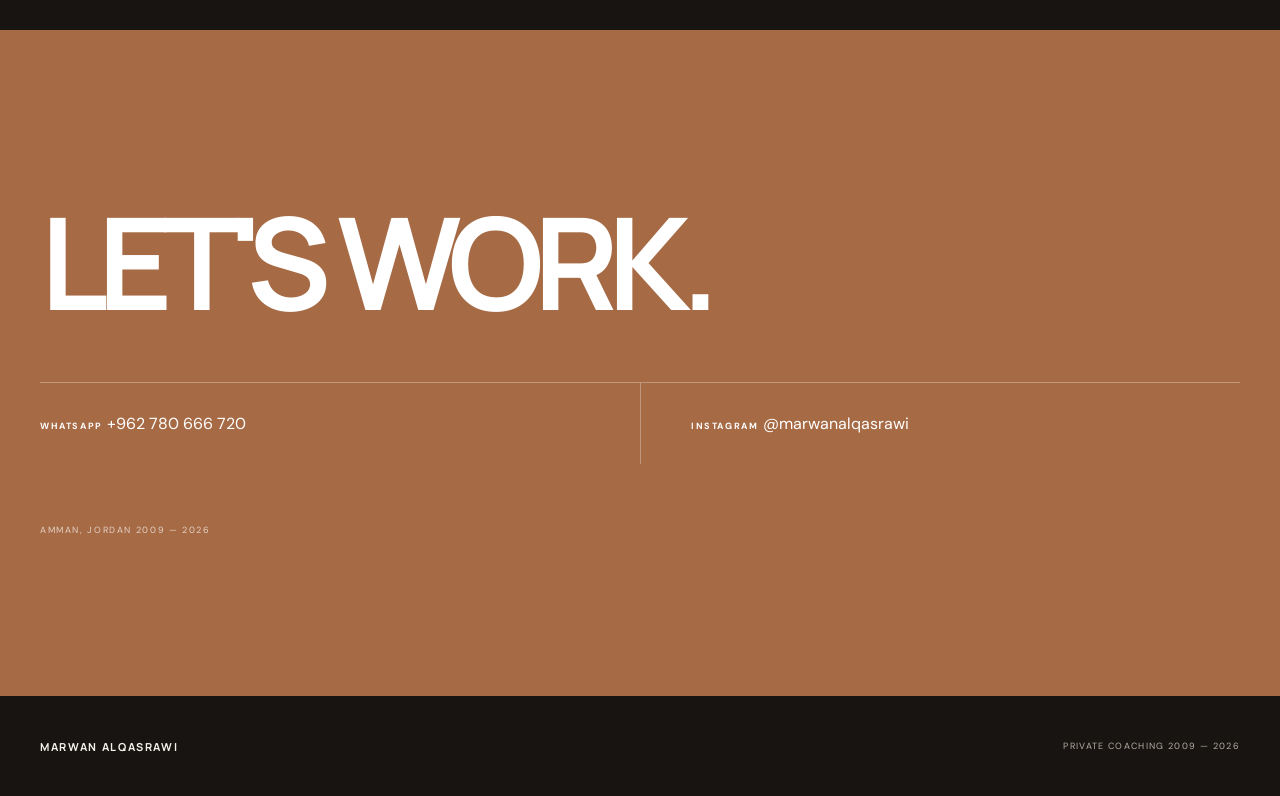
==== commit 9b655e7a: "Create index.html" ====
--- a/index.html
+++ b/index.html
@@ -8,15 +8,7 @@
 
     <meta
         name="description"
-        content="Marwan Alqasrawi — Private Performance Coach. Strength, performance, discipline and purposeful coaching."
-    >
-
-    <link rel="preconnect" href="https://fonts.googleapis.com">
-    <link rel="preconnect" href="https://fonts.gstatic.com" crossorigin>
-
-    <link
-        href="https://fonts.googleapis.com/css2?family=Cairo:wght@400;500;600;700&family=DM+Sans:wght@400;500;600&family=Manrope:wght@400;500;600;700;800&display=swap"
-        rel="stylesheet"
+        content="Marwan Alqasrawi — private performance coaching, strength, personal training and transformation."
     >
 
     <link rel="stylesheet" href="style.css">
@@ -24,75 +16,56 @@
 
 <body>
 
-<!-- =========================
+<!-- =====================================================
      LOADER
-========================= -->
+     ===================================================== -->
+
 <div class="loader" id="loader">
     <div class="loader-inner">
-        <div class="loader-brand" data-i18n="brand">
-            MARWAN ALQASRAWI
-        </div>
-
-        <div class="loader-line">
-            <span></span>
-        </div>
-
-        <div class="loader-number">01</div>
+        <div class="loader-brand" data-i18n="brand">MARWAN ALQASRAWI</div>
+        <div class="loader-line"></div>
     </div>
 </div>
 
-
-<!-- =========================
+<!-- =====================================================
      CUSTOM CURSOR
-========================= -->
+     ===================================================== -->
+
 <div class="cursor" id="cursor"></div>
 
-
-<!-- =========================
-     NAVIGATION
-========================= -->
+<!-- =====================================================
+     NAVBAR
+     ===================================================== -->
+
 <header class="navbar" id="navbar">
 
     <div class="nav-container">
 
         <a href="#home" class="brand">
-            <span class="brand-mark">M</span>
+            <span class="brand-mark"></span>
             <span data-i18n="brand">MARWAN ALQASRAWI</span>
         </a>
 
         <nav class="desktop-nav">
 
             <a href="#home" data-i18n="nav_home">HOME</a>
-
-            <a href="#philosophy" data-i18n="nav_philosophy">
-                PHILOSOPHY
-            </a>
-
-            <a href="#coaching" data-i18n="nav_coaching">
-                COACHING
-            </a>
-
-            <a href="#coach" data-i18n="nav_coach">
-                COACH
-            </a>
-
-            <a href="#instagram" data-i18n="nav_instagram">
-                INSTAGRAM
-            </a>
-
-            <a href="#contact" data-i18n="nav_contact">
-                CONTACT
-            </a>
+            <a href="#philosophy" data-i18n="nav_philosophy">PHILOSOPHY</a>
+            <a href="#programs" data-i18n="nav_coaching">COACHING</a>
+            <a href="#coach" data-i18n="nav_coach">COACH</a>
+            <a href="#instagram" data-i18n="nav_instagram">INSTAGRAM</a>
+            <a href="#contact" data-i18n="nav_contact">CONTACT</a>
 
         </nav>
 
         <div class="nav-actions">
 
-            <div class="language-switcher" aria-label="Language selector">
+            <div class="language-switcher">
+
                 <button
                     class="language-btn active"
                     data-lang="en"
                     type="button"
+                    aria-label="Switch to English"
                 >
                     EN
                 </button>
@@ -101,66 +74,52 @@
                     class="language-btn"
                     data-lang="ar"
                     type="button"
+                    aria-label="Switch to Arabic"
                 >
                     AR
                 </button>
-            </div>
-
-            <a
-                href="https://wa.me/962780666720"
+
+            </div>
+
+            <a
+                href="#contact"
                 class="nav-cta"
-                target="_blank"
-                rel="noopener noreferrer"
                 data-i18n="nav_cta"
             >
                 WORK WITH ME
             </a>
 
-            <button
-                class="menu-toggle"
-                id="menuToggle"
-                type="button"
-                aria-label="Open menu"
-                aria-expanded="false"
-            >
-                <span></span>
-                <span></span>
-            </button>
-
-        </div>
-
-    </div>
+        </div>
+
+        <button
+            class="menu-toggle"
+            id="menuToggle"
+            type="button"
+            aria-label="Open menu"
+            aria-expanded="false"
+        >
+            <span></span>
+            <span></span>
+        </button>
+
+    </div>
+
 </header>
 
-
-<!-- =========================
+<!-- =====================================================
      MOBILE MENU
-========================= -->
+     ===================================================== -->
+
 <div class="mobile-menu" id="mobileMenu">
 
     <nav class="mobile-nav">
 
         <a href="#home" data-i18n="nav_home">HOME</a>
-
-        <a href="#philosophy" data-i18n="nav_philosophy">
-            PHILOSOPHY
-        </a>
-
-        <a href="#coaching" data-i18n="nav_coaching">
-            COACHING
-        </a>
-
-        <a href="#coach" data-i18n="nav_coach">
-            COACH
-        </a>
-
-        <a href="#instagram" data-i18n="nav_instagram">
-            INSTAGRAM
-        </a>
-
-        <a href="#contact" data-i18n="nav_contact">
-            CONTACT
-        </a>
+        <a href="#philosophy" data-i18n="nav_philosophy">PHILOSOPHY</a>
+        <a href="#programs" data-i18n="nav_coaching">COACHING</a>
+        <a href="#coach" data-i18n="nav_coach">COACH</a>
+        <a href="#instagram" data-i18n="nav_instagram">INSTAGRAM</a>
+        <a href="#contact" data-i18n="nav_contact">CONTACT</a>
 
     </nav>
 
@@ -185,10 +144,8 @@
     </div>
 
     <a
-        href="https://wa.me/962780666720"
+        href="#contact"
         class="mobile-cta"
-        target="_blank"
-        rel="noopener noreferrer"
         data-i18n="nav_cta"
     >
         WORK WITH ME
@@ -196,60 +153,54 @@
 
 </div>
 
+<!-- =====================================================
+     HERO
+     ===================================================== -->
 
 <main>
 
-<!-- =========================
-     HERO
-========================= -->
 <section class="hero" id="home">
 
     <div class="hero-media">
 
         <video
+            class="hero-video"
             id="heroVideo"
-            class="hero-video"
             autoplay
             muted
+            playsinline
+            webkit-playsinline
             loop
-            playsinline
-            preload="metadata"
-            poster="images/hero.jpg"
+            preload="auto"
         >
-            <source src="images/hero.mp4" type="video/mp4">
+            <source src="hero-video.mp4" type="video/mp4">
         </video>
 
         <img
             class="hero-image"
-            src="images/hero.jpg"
+            src="hero.jpg"
             alt="Marwan Alqasrawi"
         >
 
-        <div class="hero-overlay"></div>
-        <div class="hero-grain"></div>
-
-    </div>
+    </div>
+
+    <div class="hero-overlay"></div>
+    <div class="hero-grain"></div>
 
     <div class="hero-content">
 
-        <div class="hero-eyebrow" data-i18n="hero_eyebrow">
-            PRIVATE PERFORMANCE COACH
+        <div class="hero-eyebrow">
+            <span data-i18n="hero_eyebrow">
+                PRIVATE PERFORMANCE COACH
+            </span>
         </div>
 
         <h1 class="hero-title">
-
-            <span data-i18n="hero_title_1">
-                BUILD
-            </span>
-
-            <span data-i18n="hero_title_2">
-                WITH
-            </span>
-
-            <span data-i18n="hero_title_3">
-                PURPOSE.
-            </span>
-
+            <span data-i18n="hero_title_1">BUILD</span>
+            <br>
+            <span data-i18n="hero_title_2">WITH</span>
+            <br>
+            <span data-i18n="hero_title_3">PURPOSE.</span>
         </h1>
 
         <div class="hero-bottom">
@@ -263,35 +214,40 @@
             </p>
 
             <a
-                href="#coaching"
+                href="#programs"
                 class="hero-link"
-                data-i18n="hero_link"
-            >
-                EXPLORE COACHING
-                <span>↗</span>
-            </a>
-
-        </div>
-
-    </div>
-
-    <div class="hero-scroll">
-        <span data-i18n="hero_scroll">
-            SCROLL TO EXPLORE
-        </span>
-        <span class="hero-scroll-line"></span>
-    </div>
-
-    <div class="hero-index">
-        01 / 06
+            >
+                <span data-i18n="hero_link">
+                    EXPLORE COACHING
+                </span>
+
+                <span class="premium-arrow"></span>
+            </a>
+
+        </div>
+
+        <div class="hero-scroll">
+
+            <span data-i18n="hero_scroll">
+                SCROLL TO EXPLORE
+            </span>
+
+            <span class="scroll-line"></span>
+
+        </div>
+
+        <div class="hero-index">
+            01 / 06
+        </div>
+
     </div>
 
 </section>
 
-
-<!-- =========================
+<!-- =====================================================
      MARQUEE
-========================= -->
+     ===================================================== -->
+
 <section class="marquee-section">
 
     <div class="marquee">
@@ -299,27 +255,28 @@
         <div class="marquee-track">
 
             <span data-i18n="marquee_1">STRENGTH</span>
-            <span>✦</span>
+            <i class="marquee-dot"></i>
 
             <span data-i18n="marquee_2">PERFORMANCE</span>
-            <span>✦</span>
+            <i class="marquee-dot"></i>
 
             <span data-i18n="marquee_3">DISCIPLINE</span>
-            <span>✦</span>
+            <i class="marquee-dot"></i>
 
             <span data-i18n="marquee_4">PROGRESS</span>
-            <span>✦</span>
+            <i class="marquee-dot"></i>
 
             <span data-i18n="marquee_1">STRENGTH</span>
-            <span>✦</span>
+            <i class="marquee-dot"></i>
 
             <span data-i18n="marquee_2">PERFORMANCE</span>
-            <span>✦</span>
+            <i class="marquee-dot"></i>
 
             <span data-i18n="marquee_3">DISCIPLINE</span>
-            <span>✦</span>
+            <i class="marquee-dot"></i>
 
             <span data-i18n="marquee_4">PROGRESS</span>
+            <i class="marquee-dot"></i>
 
         </div>
 
@@ -327,10 +284,10 @@
 
 </section>
 
-
-<!-- =========================
+<!-- =====================================================
      PHILOSOPHY
-========================= -->
+     ===================================================== -->
+
 <section
     class="section philosophy-section"
     id="philosophy"
@@ -340,24 +297,30 @@
 
         <div class="section-heading reveal">
 
-            <span class="section-number">01</span>
-
-            <span
-                class="section-label"
-                data-i18n="philosophy_label"
-            >
-                THE PHILOSOPHY
-            </span>
-
-        </div>
-
-        <div class="philosophy-grid">
-
-            <div class="philosophy-copy reveal">
+            <div class="section-number">
+                01
+            </div>
+
+            <div>
+
+                <div
+                    class="section-label"
+                    data-i18n="philosophy_label"
+                >
+                    THE PHILOSOPHY
+                </div>
 
                 <h2 data-i18n="philosophy_title">
                     TRAIN WITH INTENTION.
                 </h2>
+
+            </div>
+
+        </div>
+
+        <div class="philosophy-grid">
+
+            <div class="philosophy-copy reveal">
 
                 <h3 data-i18n="philosophy_heading">
                     Training is more than movement.
@@ -371,12 +334,16 @@
                 </p>
 
                 <a
-                    href="#coaching"
+                    href="#programs"
                     class="text-link"
-                    data-i18n="philosophy_link"
-                >
-                    VIEW COACHING
-                    <span>↗</span>
+                >
+
+                    <span data-i18n="philosophy_link">
+                        VIEW COACHING
+                    </span>
+
+                    <span class="premium-arrow"></span>
+
                 </a>
 
             </div>
@@ -386,18 +353,18 @@
                 <div class="image-frame">
 
                     <img
-                        src="images/philosophy.jpg"
+                        src="philosophy.jpg"
                         alt="Training philosophy"
                         loading="lazy"
                     >
 
-                </div>
-
-                <div
-                    class="image-caption"
-                    data-i18n="philosophy_caption"
-                >
-                    PURPOSE / PERFORMANCE
+                    <div
+                        class="image-caption"
+                        data-i18n="philosophy_caption"
+                    >
+                        PURPOSE / PERFORMANCE
+                    </div>
+
                 </div>
 
             </div>
@@ -408,10 +375,10 @@
 
 </section>
 
-
-<!-- =========================
+<!-- =====================================================
      EXPERIENCE
-========================= -->
+     ===================================================== -->
+
 <section class="stats-section">
 
     <div class="stats-container">
@@ -424,14 +391,14 @@
 
             <div class="stat-copy">
 
-                <span data-i18n="experience_small">
+                <strong data-i18n="experience_small">
                     SINCE 2009
+                </strong>
+
+                <span data-i18n="experience_title">
+                    YEARS OF EXPERIENCE
                 </span>
 
-                <strong data-i18n="experience_title">
-                    YEARS OF EXPERIENCE
-                </strong>
-
             </div>
 
         </div>
@@ -440,44 +407,51 @@
 
 </section>
 
-
-<!-- =========================
-     COACHING
-========================= -->
+<!-- =====================================================
+     COACHING MENU
+     ===================================================== -->
+
 <section
     class="section programs-section"
-    id="coaching"
+    id="programs"
 >
 
     <div class="section-container">
 
         <div class="section-heading reveal">
 
-            <span class="section-number">02</span>
-
-            <span
-                class="section-label"
-                data-i18n="programs_label"
-            >
-                COACHING MENU
-            </span>
-
-        </div>
-
-        <div class="programs-intro reveal">
-
-            <h2 data-i18n="programs_title">
-                CHOOSE YOUR DIRECTION.
-            </h2>
-
-            <p data-i18n="programs_intro">
-                Every coaching path is designed around your goals,
-                your current level and the standard you want to reach.
-            </p>
-
-        </div>
+            <div class="section-number">
+                02
+            </div>
+
+            <div>
+
+                <div
+                    class="section-label"
+                    data-i18n="programs_label"
+                >
+                    COACHING MENU
+                </div>
+
+                <h2 data-i18n="programs_title">
+                    CHOOSE YOUR DIRECTION.
+                </h2>
+
+            </div>
+
+        </div>
+
+        <p
+            class="programs-intro reveal"
+            data-i18n="programs_intro"
+        >
+            Every coaching path is designed around your goals,
+            your current level and the standard you want to reach.
+        </p>
 
         <div class="programs-grid">
+
+            <!-- PERSONAL TRAINING -->
 
             <a
                 href="#contact"
@@ -485,35 +459,41 @@
                 data-tilt
             >
 
-                <div class="program-top">
-                    <span>01</span>
-
-                    <div class="program-image">
-                        <img
-                            src="images/service-1.jpg"
-                            alt="Personal training"
-                            loading="lazy"
-                        >
+                <div class="program-image">
+
+                    <img
+                        src="training-01.jpg"
+                        alt="Personal training"
+                        loading="lazy"
+                    >
+
+                </div>
+
+                <div class="program-content">
+
+                    <div
+                        class="program-top"
+                        data-i18n="service_1_number"
+                    >
+                        01
                     </div>
-                </div>
-
-                <div class="program-content">
 
                     <h3 data-i18n="service_1_title">
                         PERSONAL TRAINING
                     </h3>
 
                     <p data-i18n="service_1_text">
-                        Focused one-to-one coaching built around your
-                        goals, movement and progress.
+                        Focused one-to-one coaching built around
+                        your goals, movement and progress.
                     </p>
 
                 </div>
 
-                <span class="premium-arrow">↗</span>
-
-            </a>
-
+                <span class="premium-arrow"></span>
+
+            </a>
+
+            <!-- STRENGTH -->
 
             <a
                 href="#contact"
@@ -521,35 +501,41 @@
                 data-tilt
             >
 
-                <div class="program-top">
-                    <span>02</span>
-
-                    <div class="program-image">
-                        <img
-                            src="images/service-2.jpg"
-                            alt="Strength coaching"
-                            loading="lazy"
-                        >
+                <div class="program-image">
+
+                    <img
+                        src="training-02.jpg"
+                        alt="Strength coaching"
+                        loading="lazy"
+                    >
+
+                </div>
+
+                <div class="program-content">
+
+                    <div
+                        class="program-top"
+                        data-i18n="service_2_number"
+                    >
+                        02
                     </div>
-                </div>
-
-                <div class="program-content">
 
                     <h3 data-i18n="service_2_title">
                         STRENGTH COACHING
                     </h3>
 
                     <p data-i18n="service_2_text">
-                        Structured training designed to build strength,
-                        control and physical capacity.
+                        Structured training designed to build
+                        strength, control and physical capacity.
                     </p>
 
                 </div>
 
-                <span class="premium-arrow">↗</span>
-
-            </a>
-
+                <span class="premium-arrow"></span>
+
+            </a>
+
+            <!-- PERFORMANCE -->
 
             <a
                 href="#contact"
@@ -557,68 +543,69 @@
                 data-tilt
             >
 
-                <div class="program-top">
-                    <span>03</span>
-
-                    <div class="program-image">
-                        <img
-                            src="images/service-3.jpg"
-                            alt="Performance coaching"
-                            loading="lazy"
-                        >
+                <div class="program-image">
+
+                    <img
+                        src="training-03.jpg"
+                        alt="Performance coaching"
+                        loading="lazy"
+                    >
+
+                </div>
+
+                <div class="program-content">
+
+                    <div
+                        class="program-top"
+                        data-i18n="service_3_number"
+                    >
+                        03
                     </div>
-                </div>
-
-                <div class="program-content">
 
                     <h3 data-i18n="service_3_title">
                         PERFORMANCE COACHING
                     </h3>
 
                     <p data-i18n="service_3_text">
-                        Develop physical performance through purposeful
-                        programming and consistent work.
+                        Develop physical performance through
+                        purposeful programming and consistent work.
                     </p>
 
                 </div>
 
-                <span class="premium-arrow">↗</span>
-
-            </a>
-
+                <span class="premium-arrow"></span>
+
+            </a>
+
+            <!-- TRANSFORMATION -->
 
             <a
                 href="#contact"
-                class="program-card reveal"
+                class="program-card no-image reveal"
                 data-tilt
             >
 
-                <div class="program-top">
-                    <span>04</span>
-
-                    <div class="program-image">
-                        <img
-                            src="images/service-4.jpg"
-                            alt="Transformation coaching"
-                            loading="lazy"
-                        >
+                <div class="program-content">
+
+                    <div
+                        class="program-top"
+                        data-i18n="service_4_number"
+                    >
+                        04
                     </div>
-                </div>
-
-                <div class="program-content">
 
                     <h3 data-i18n="service_4_title">
                         TRANSFORMATION
                     </h3>
 
                     <p data-i18n="service_4_text">
-                        A focused coaching path built around sustainable
-                        progress, discipline and consistency.
+                        A focused coaching path built around
+                        sustainable progress, discipline and consistency.
                     </p>
 
                 </div>
 
-                <span class="premium-arrow">↗</span>
+                <span class="premium-arrow"></span>
 
             </a>
 
@@ -628,49 +615,49 @@
 
 </section>
 
-
-<!-- =========================
+<!-- =====================================================
      STATEMENT
-========================= -->
+     ===================================================== -->
+
 <section class="statement-section">
 
     <div class="statement-image">
 
         <img
-            src="images/statement.jpg"
+            src="statement.jpg"
             alt="Marwan Alqasrawi training"
             loading="lazy"
         >
 
-        <div class="statement-overlay"></div>
-
-    </div>
+    </div>
+
+    <div class="statement-overlay"></div>
 
     <div class="statement-content reveal">
 
-        <span
+        <div
             class="statement-label"
             data-i18n="statement_label"
         >
             THE STANDARD
-        </span>
-
-        <h2>
-            <span data-i18n="statement_title">
-                DISCIPLINE<br>
-                CREATES<br>
-                FREEDOM.
-            </span>
+        </div>
+
+        <h2 data-i18n="statement_title">
+            DISCIPLINE
+            <br>
+            CREATES
+            <br>
+            FREEDOM.
         </h2>
 
     </div>
 
 </section>
 
-
-<!-- =========================
+<!-- =====================================================
      COACH
-========================= -->
+     ===================================================== -->
+
 <section
     class="section coach-section"
     id="coach"
@@ -680,14 +667,28 @@
 
         <div class="section-heading reveal">
 
-            <span class="section-number">03</span>
-
-            <span
-                class="section-label"
-                data-i18n="coach_label"
-            >
-                THE COACH
-            </span>
+            <div class="section-number">
+                03
+            </div>
+
+            <div>
+
+                <div
+                    class="section-label"
+                    data-i18n="coach_label"
+                >
+                    THE COACH
+                </div>
+
+                <h2 data-i18n="coach_title">
+                    EXPERIENCE.
+                    <br>
+                    DISCIPLINE.
+                    <br>
+                    PURPOSE.
+                </h2>
+
+            </div>
 
         </div>
 
@@ -696,7 +697,7 @@
             <div class="coach-image reveal">
 
                 <img
-                    src="images/coach.jpg"
+                    src="trainer.jpg"
                     alt="Marwan Alqasrawi"
                     loading="lazy"
                 >
@@ -705,22 +706,23 @@
 
             <div class="coach-copy reveal">
 
-                <h2 data-i18n="coach_title">
-                    EXPERIENCE.<br>
-                    DISCIPLINE.<br>
-                    PURPOSE.
-                </h2>
-
-                <span
+                <div
                     class="coach-role"
                     data-i18n="coach_role"
                 >
                     PRIVATE PERFORMANCE COACH
-                </span>
+                </div>
+
+                <h2>
+                    MARWAN
+                    <br>
+                    ALQASRAWI
+                </h2>
 
                 <p data-i18n="coach_text">
-                    A coaching approach centered around purposeful
-                    training, consistency and meaningful progress.
+                    A coaching approach centered around
+                    purposeful training, consistency and
+                    meaningful progress.
                 </p>
 
                 <div class="coach-credentials">
@@ -747,12 +749,12 @@
 
 </section>
 
-
-<!-- =========================
+<!-- =====================================================
      INSTAGRAM
-========================= -->
+     ===================================================== -->
+
 <section
-    class="instagram-section"
+    class="section instagram-section"
     id="instagram"
 >
 
@@ -762,12 +764,12 @@
 
             <div>
 
-                <span
+                <div
                     class="section-label"
                     data-i18n="instagram_label"
                 >
                     FOLLOW THE WORK
-                </span>
+                </div>
 
                 <h2 data-i18n="instagram_title">
                     INSTAGRAM.
@@ -777,16 +779,20 @@
 
             <a
                 href="https://www.instagram.com/marwanalqasrawi/"
-                class="instagram-link"
                 target="_blank"
                 rel="noopener noreferrer"
-                data-i18n="instagram_link"
-            >
-                VISIT INSTAGRAM ↗
-            </a>
-
-        </div>
-
+                class="instagram-link"
+            >
+
+                <span data-i18n="instagram_link">
+                    VISIT INSTAGRAM
+                </span>
+
+                <span class="premium-arrow"></span>
+
+            </a>
+
+        </div>
 
         <div class="instagram-grid">
 
@@ -797,12 +803,15 @@
                 class="instagram-item instagram-item-large reveal"
                 data-tilt
             >
+
                 <img
-                    src="images/instagram-1.jpg"
+                    src="gallery-01.jpg"
                     alt="Marwan Alqasrawi Instagram"
                     loading="lazy"
                 >
-                <span class="instagram-overlay">↗</span>
+
+                <span class="premium-arrow"></span>
+
             </a>
 
             <a
@@ -810,13 +819,17 @@
                 target="_blank"
                 rel="noopener noreferrer"
                 class="instagram-item reveal"
-            >
+                data-tilt
+            >
+
                 <img
-                    src="images/instagram-2.jpg"
-                    alt="Marwan Alqasrawi Instagram"
+                    src="gallery-02.jpg"
+                    alt="Training"
                     loading="lazy"
                 >
-                <span class="instagram-overlay">↗</span>
+
+                <span class="premium-arrow"></span>
+
             </a>
 
             <a
@@ -824,13 +837,17 @@
                 target="_blank"
                 rel="noopener noreferrer"
                 class="instagram-item reveal"
-            >
+                data-tilt
+            >
+
                 <img
-                    src="images/instagram-3.jpg"
-                    alt="Marwan Alqasrawi Instagram"
+                    src="gallery-03.jpg"
+                    alt="Training"
                     loading="lazy"
                 >
-                <span class="instagram-overlay">↗</span>
+
+                <span class="premium-arrow"></span>
+
             </a>
 
             <a
@@ -838,13 +855,17 @@
                 target="_blank"
                 rel="noopener noreferrer"
                 class="instagram-item reveal"
-            >
+                data-tilt
+            >
+
                 <img
-                    src="images/instagram-4.jpg"
-                    alt="Marwan Alqasrawi Instagram"
+                    src="gallery-04.jpg"
+                    alt="Training"
                     loading="lazy"
                 >
-                <span class="instagram-overlay">↗</span>
+
+                <span class="premium-arrow"></span>
+
             </a>
 
             <a
@@ -852,13 +873,17 @@
                 target="_blank"
                 rel="noopener noreferrer"
                 class="instagram-item reveal"
-            >
+                data-tilt
+            >
+
                 <img
-                    src="images/instagram-5.jpg"
-                    alt="Marwan Alqasrawi Instagram"
+                    src="gallery-05.jpg"
+                    alt="Training"
                     loading="lazy"
                 >
-                <span class="instagram-overlay">↗</span>
+
+                <span class="premium-arrow"></span>
+
             </a>
 
         </div>
@@ -867,10 +892,10 @@
 
 </section>
 
-
-<!-- =========================
+<!-- =====================================================
      CONTACT
-========================= -->
+     ===================================================== -->
+
 <section
     class="contact-section"
     id="contact"
@@ -878,72 +903,85 @@
 
     <div class="contact-container reveal">
 
-        <span
-            class="contact-label"
-            data-i18n="contact_label"
-        >
-            READY TO RAISE THE STANDARD?
-        </span>
-
         <h2 data-i18n="contact_title">
-            LET'S WORK.
+            READY TO
+            <br>
+            RAISE THE
+            <br>
+            STANDARD?
         </h2>
 
         <div class="contact-actions">
 
+            <!-- WHATSAPP -->
+
             <a
                 href="https://wa.me/962780666720"
-                class="contact-primary"
                 target="_blank"
                 rel="noopener noreferrer"
-            >
-
-                <span
-                    class="contact-label"
-                    data-i18n="whatsapp_label"
-                >
-                    WHATSAPP
-                </span>
-
-                <strong>
-                    +962 780 666 720
-                </strong>
-
-                <span>↗</span>
-
-            </a>
-
+                class="contact-primary"
+            >
+
+                <div>
+
+                    <span
+                        class="contact-label"
+                        data-i18n="whatsapp_label"
+                    >
+                        WHATSAPP
+                    </span>
+
+                    <span class="contact-value">
+                        +962 780 666 720
+                    </span>
+
+                </div>
+
+                <span class="premium-arrow"></span>
+
+            </a>
+
+            <!-- INSTAGRAM -->
 
             <a
                 href="https://www.instagram.com/marwanalqasrawi/"
-                class="contact-secondary"
                 target="_blank"
                 rel="noopener noreferrer"
-            >
-
-                <span
-                    class="contact-label"
-                    data-i18n="instagram_contact_label"
-                >
-                    INSTAGRAM
-                </span>
-
-                <strong>
-                    @marwanalqasrawi
-                </strong>
-
-                <span>↗</span>
-
-            </a>
-
-        </div>
-
-        <p
-            class="contact-location"
-            data-i18n="contact_location"
-        >
-            AMMAN, JORDAN
-        </p>
+                class="contact-secondary"
+            >
+
+                <div>
+
+                    <span
+                        class="contact-label"
+                        data-i18n="instagram_contact_label"
+                    >
+                        INSTAGRAM
+                    </span>
+
+                    <span class="contact-value">
+                        @marwanalqasrawi
+                    </span>
+
+                </div>
+
+                <span class="premium-arrow"></span>
+
+            </a>
+
+        </div>
+
+        <div class="contact-location">
+
+            <span data-i18n="contact_location">
+                PRIVATE COACHING
+            </span>
+
+            <span>
+                2009 — 2026
+            </span>
+
+        </div>
 
     </div>
 
@@ -951,35 +989,28 @@
 
 </main>
 
-
-<!-- =========================
+<!-- =====================================================
      FOOTER
-========================= -->
+     ===================================================== -->
+
 <footer class="footer">
 
     <div class="footer-container">
 
         <div class="footer-brand">
-
-            <span class="brand-mark">M</span>
-
-            <span data-i18n="brand">
-                MARWAN ALQASRAWI
-            </span>
-
+            MARWAN ALQASRAWI
         </div>
 
         <div
             class="footer-copy"
             data-i18n="footer_copy"
         >
-            PRIVATE COACHING 2009 — 2026
+            PRIVATE PERFORMANCE COACH
         </div>
 
     </div>
 
 </footer>
-
 
 <script src="script.js"></script>
 
--- a/style.css
+++ b/style.css
@@ -1,14 +1,8 @@
 /* =========================================================
-   MARWAN ALQASRAWI — PRIVATE COACH
-   PREMIUM SOFT-STONE DESIGN SYSTEM
-   ========================================================= */
-
-@import url('https://fonts.googleapis.com/css2?family=Cairo:wght@400;500;600;700&family=DM+Sans:wght@400;500;600;700&family=Manrope:wght@400;500;600;700;800&display=swap');
-
-
-/* =========================================================
-   ROOT
-   ========================================================= */
+   MARWAN ALQASRAWI — PREMIUM SOFT STONE
+========================================================= */
+
+@import url('https://fonts.googleapis.com/css2?family=Cairo:wght@400;500;600;700&family=DM+Sans:wght@400;500;600&family=Manrope:wght@400;500;600;700;800&display=swap');
 
 :root {
     --stone: #d8d3c8;
@@ -24,27 +18,20 @@
     --copper: #a66a45;
     --copper-light: #c18a66;
 
-    --line: rgba(23, 20, 18, .18);
-    --soft-line: rgba(23, 20, 18, .10);
-    --dark-line: rgba(245, 242, 235, .16);
+    --line: rgba(23, 20, 18, 0.14);
+    --line-light: rgba(245, 242, 235, 0.18);
+
+    --shadow: 0 30px 80px rgba(23, 20, 18, 0.12);
 
     --serif: "Manrope", sans-serif;
     --sans: "DM Sans", sans-serif;
     --arabic: "Cairo", sans-serif;
-
-    --container: 1380px;
-    --nav-height: 88px;
-
-    --ease: cubic-bezier(.16, 1, .3, 1);
-    --ease-soft: cubic-bezier(.22, 1, .36, 1);
-
-    --shadow: 0 30px 80px rgba(23, 20, 18, .12);
 }
 
 
 /* =========================================================
    RESET
-   ========================================================= */
+========================================================= */
 
 * {
     margin: 0;
@@ -54,24 +41,26 @@
 
 html {
     scroll-behavior: smooth;
-    background: var(--stone);
 }
 
 body {
-    background: var(--stone);
+    background: var(--ivory);
     color: var(--espresso);
     font-family: var(--sans);
     overflow-x: hidden;
-    -webkit-font-smoothing: antialiased;
-    text-rendering: optimizeLegibility;
-}
-
-body.rtl {
-    font-family: var(--arabic);
 }
 
 body.menu-open {
     overflow: hidden;
+}
+
+a {
+    color: inherit;
+    text-decoration: none;
+}
+
+button {
+    font: inherit;
 }
 
 img,
@@ -80,47 +69,25 @@
     max-width: 100%;
 }
 
-button,
-a {
-    font: inherit;
-}
-
-button {
-    border: 0;
-    background: none;
-    cursor: pointer;
-}
-
-a {
-    color: inherit;
-    text-decoration: none;
-}
-
-::selection {
-    background: var(--espresso);
-    color: var(--stone);
-}
-
 
 /* =========================================================
    LOADER
-   ========================================================= */
+========================================================= */
 
 .loader {
     position: fixed;
     inset: 0;
     z-index: 9999;
 
-    display: flex;
-    align-items: center;
-    justify-content: center;
+    display: grid;
+    place-items: center;
 
     background: var(--espresso);
     color: var(--ivory);
 
     transition:
-        opacity .8s var(--ease),
-        visibility .8s var(--ease);
+        opacity 0.8s ease,
+        visibility 0.8s ease;
 }
 
 .loader.loaded {
@@ -130,52 +97,50 @@
 }
 
 .loader-inner {
+    width: min(420px, 80vw);
+}
+
+.loader-brand {
+    font-family: var(--serif);
+    font-size: clamp(18px, 3vw, 30px);
+    font-weight: 700;
+    letter-spacing: 0.18em;
     text-align: center;
 }
 
-.loader-brand {
-    font-family: var(--serif);
-    font-size: 14px;
-    font-weight: 700;
-    letter-spacing: .25em;
-    text-transform: uppercase;
-}
-
 .loader-line {
-    width: 110px;
+    width: 100%;
     height: 1px;
-    margin: 22px auto 0;
-
-    background: rgba(245, 242, 235, .22);
+    margin: 25px 0;
     overflow: hidden;
-}
-
-.loader-line::after {
-    content: "";
+    background: rgba(245, 242, 235, 0.2);
+}
+
+.loader-line span {
     display: block;
-
-    width: 45%;
+    width: 0;
     height: 100%;
-
-    background: var(--copper);
-
-    animation: loaderLine 1.3s ease infinite;
-}
-
-@keyframes loaderLine {
-    0% {
-        transform: translateX(-120%);
-    }
-
-    100% {
-        transform: translateX(320%);
-    }
-}
-
-
-/* =========================================================
-   CUSTOM CURSOR
-   ========================================================= */
+    background: var(--copper-light);
+    animation: loaderProgress 1.4s ease forwards;
+}
+
+.loader-number {
+    font-size: 11px;
+    letter-spacing: 0.2em;
+    text-align: center;
+    opacity: 0.55;
+}
+
+@keyframes loaderProgress {
+    to {
+        width: 100%;
+    }
+}
+
+
+/* =========================================================
+   CURSOR
+========================================================= */
 
 .cursor {
     position: fixed;
@@ -189,113 +154,100 @@
     border-radius: 50%;
 
     pointer-events: none;
-    z-index: 10000;
+    z-index: 9998;
 
     transform: translate(-50%, -50%);
     transition:
-        width .25s var(--ease),
-        height .25s var(--ease),
-        background .25s ease,
-        border-color .25s ease;
+        width 0.25s ease,
+        height 0.25s ease,
+        background 0.25s ease,
+        border 0.25s ease;
 }
 
 .cursor.hover {
     width: 42px;
     height: 42px;
-    background: rgba(166, 106, 69, .08);
+    background: rgba(166, 106, 69, 0.08);
     border-color: var(--copper);
 }
 
-@media (max-width: 760px) {
-    .cursor {
-        display: none;
-    }
-}
-
-
-/* =========================================================
-   NAVBAR
-   ========================================================= */
+
+/* =========================================================
+   NAVIGATION
+========================================================= */
 
 .navbar {
     position: fixed;
     top: 0;
     left: 0;
-
     width: 100%;
-    height: var(--nav-height);
-
-    z-index: 900;
+
+    z-index: 1000;
 
     color: var(--ivory);
 
     transition:
-        background .45s var(--ease),
-        color .45s var(--ease),
-        backdrop-filter .45s ease,
-        box-shadow .45s ease;
+        background 0.4s ease,
+        color 0.4s ease,
+        box-shadow 0.4s ease;
 }
 
 .navbar.scrolled {
     color: var(--espresso);
-    background: rgba(216, 211, 200, .90);
+    background: rgba(245, 242, 235, 0.92);
     backdrop-filter: blur(18px);
-    box-shadow: 0 10px 40px rgba(23, 20, 18, .08);
+    box-shadow: 0 1px 0 var(--line);
 }
 
 .nav-container {
-    width: min(calc(100% - 60px), var(--container));
-    height: 100%;
-
+    width: min(1400px, calc(100% - 80px));
+    min-height: 90px;
     margin: auto;
 
     display: flex;
     align-items: center;
     justify-content: space-between;
+    gap: 35px;
+}
+
+.brand {
+    display: flex;
+    align-items: center;
+    gap: 12px;
+
+    font-family: var(--serif);
+    font-size: 12px;
+    font-weight: 800;
+    letter-spacing: 0.16em;
+
+    white-space: nowrap;
+}
+
+.brand-mark {
+    width: 30px;
+    height: 30px;
+
+    display: grid;
+    place-items: center;
+
+    border: 1px solid currentColor;
+
+    font-size: 11px;
+    letter-spacing: 0;
+}
+
+.desktop-nav {
+    display: flex;
+    align-items: center;
     gap: 30px;
-}
-
-.brand {
-    display: flex;
-    align-items: center;
-    gap: 12px;
-
-    font-family: var(--serif);
-    font-size: 15px;
-    font-weight: 800;
-    letter-spacing: .14em;
-    text-transform: uppercase;
-
-    white-space: nowrap;
-}
-
-.brand-mark {
-    width: 9px;
-    height: 9px;
-
-    background: var(--copper);
-    border-radius: 50%;
-}
-
-.desktop-nav {
-    display: flex;
-    align-items: center;
-    gap: 34px;
 }
 
 .desktop-nav a {
     position: relative;
 
-    font-size: 11px;
+    font-size: 10px;
     font-weight: 600;
-    letter-spacing: .16em;
-    text-transform: uppercase;
-
-    opacity: .82;
-
-    transition:
-        opacity .3s ease,
-        color .3s ease;
+    letter-spacing: 0.14em;
 }
 
 .desktop-nav a::after {
@@ -303,18 +255,14 @@
 
     position: absolute;
     left: 0;
-    bottom: -8px;
+    bottom: -7px;
 
     width: 0;
     height: 1px;
 
     background: currentColor;
 
-    transition: width .4s var(--ease);
-}
-
-.desktop-nav a:hover {
-    opacity: 1;
+    transition: width 0.3s ease;
 }
 
 .desktop-nav a:hover::after {
@@ -324,16 +272,19 @@
 .nav-actions {
     display: flex;
     align-items: center;
-    gap: 14px;
+    gap: 16px;
 }
 
 .language-switcher {
     display: flex;
     align-items: center;
 
-    border: 1px solid rgba(245, 242, 235, .35);
-    border-radius: 999px;
-    overflow: hidden;
+    padding: 3px;
+
+    border: 1px solid rgba(245, 242, 235, 0.3);
+    border-radius: 100px;
+
+    transition: border-color 0.3s ease;
 }
 
 .navbar.scrolled .language-switcher {
@@ -341,68 +292,62 @@
 }
 
 .language-btn {
-    min-width: 42px;
-    height: 34px;
-
-    padding: 0 10px;
+    border: 0;
+    background: transparent;
 
     color: inherit;
 
-    font-size: 10px;
-    font-weight: 700;
-    letter-spacing: .1em;
+    padding: 7px 10px;
+
+    border-radius: 100px;
+
+    font-size: 9px;
+    font-weight: 700;
+    letter-spacing: 0.08em;
+
+    cursor: pointer;
 
     transition:
-        background .3s ease,
-        color .3s ease;
+        background 0.3s ease,
+        color 0.3s ease;
 }
 
 .language-btn.active {
+    background: var(--espresso);
+    color: var(--ivory);
+}
+
+.navbar:not(.scrolled) .language-btn.active {
     background: var(--ivory);
     color: var(--espresso);
 }
 
-.navbar.scrolled .language-btn.active {
+.nav-cta,
+.mobile-cta {
+    display: inline-flex;
+    align-items: center;
+    justify-content: center;
+
+    min-height: 42px;
+    padding: 0 20px;
+
+    background: var(--copper);
+    color: white;
+
+    font-size: 10px;
+    font-weight: 700;
+    letter-spacing: 0.1em;
+
+    transition:
+        background 0.3s ease,
+        transform 0.3s ease;
+}
+
+.nav-cta:hover,
+.mobile-cta:hover {
     background: var(--espresso);
-    color: var(--ivory);
-}
-
-.nav-cta {
-    display: inline-flex;
-    align-items: center;
-    gap: 12px;
-
-    min-height: 42px;
-    padding: 0 18px;
-
-    border: 1px solid currentColor;
-
-    font-size: 10px;
-    font-weight: 700;
-    letter-spacing: .14em;
-    text-transform: uppercase;
-
-    transition:
-        background .35s var(--ease),
-        color .35s var(--ease),
-        transform .35s var(--ease);
-}
-
-.nav-cta:hover {
-    background: var(--ivory);
-    color: var(--espresso);
     transform: translateY(-2px);
 }
-
-.navbar.scrolled .nav-cta:hover {
-    background: var(--espresso);
-    color: var(--ivory);
-}
-
-
-/* =========================================================
-   MOBILE MENU BUTTON
-   ========================================================= */
 
 .menu-toggle {
     display: none;
@@ -411,100 +356,95 @@
     height: 42px;
 
     border: 1px solid currentColor;
-
-    align-items: center;
+    background: transparent;
+
+    cursor: pointer;
+
+    flex-direction: column;
     justify-content: center;
-    flex-direction: column;
-    gap: 5px;
+    align-items: center;
+    gap: 6px;
 }
 
 .menu-toggle span {
+    display: block;
     width: 17px;
     height: 1px;
     background: currentColor;
-
-    transition:
-        transform .35s var(--ease),
-        width .35s var(--ease);
+    transition: transform 0.3s ease;
 }
 
 .menu-toggle.active span:first-child {
-    transform: translateY(3px) rotate(45deg);
+    transform: translateY(3.5px) rotate(45deg);
 }
 
 .menu-toggle.active span:last-child {
-    transform: translateY(-3px) rotate(-45deg);
-}
+    transform: translateY(-3.5px) rotate(-45deg);
+}
+
+
+/* =========================================================
+   MOBILE MENU
+========================================================= */
 
 .mobile-menu {
     position: fixed;
     inset: 0;
 
-    z-index: 850;
-
-    padding: 120px 30px 40px;
+    z-index: 999;
+
+    padding: 130px 30px 40px;
 
     background: var(--espresso);
     color: var(--ivory);
 
     opacity: 0;
     visibility: hidden;
-    pointer-events: none;
-
-    transform: translateY(-15px);
+
+    transform: translateY(-20px);
 
     transition:
-        opacity .45s var(--ease),
-        visibility .45s var(--ease),
-        transform .45s var(--ease);
-}
-
-.mobile-menu.active {
+        opacity 0.4s ease,
+        visibility 0.4s ease,
+        transform 0.4s ease;
+}
+
+.mobile-menu.open {
     opacity: 1;
     visibility: visible;
-    pointer-events: auto;
     transform: translateY(0);
 }
 
 .mobile-nav {
     display: flex;
     flex-direction: column;
+    gap: 20px;
 }
 
 .mobile-nav a {
-    padding: 21px 0;
-
-    border-bottom: 1px solid var(--dark-line);
-
-    font-family: var(--serif);
-    font-size: clamp(30px, 9vw, 55px);
-    font-weight: 600;
-
-    transition:
-        color .3s ease,
-        padding-left .35s var(--ease);
-}
-
-.mobile-nav a:hover {
-    color: var(--copper-light);
-    padding-left: 10px;
+    font-family: var(--serif);
+    font-size: clamp(30px, 8vw, 55px);
+    font-weight: 700;
+    letter-spacing: -0.04em;
 }
 
 .mobile-language {
     display: flex;
     gap: 8px;
-    margin-top: 28px;
+    margin-top: 45px;
 }
 
 .mobile-language-btn {
-    padding: 10px 15px;
-
-    border: 1px solid var(--dark-line);
-
+    border: 1px solid rgba(245, 242, 235, 0.3);
+    background: transparent;
     color: var(--ivory);
 
-    font-size: 11px;
-    font-weight: 700;
+    padding: 10px 18px;
+
+    cursor: pointer;
+
+    font-size: 10px;
+    letter-spacing: 0.1em;
 }
 
 .mobile-language-btn.active {
@@ -513,28 +453,16 @@
 }
 
 .mobile-cta {
-    display: inline-flex;
     margin-top: 25px;
-
-    padding: 15px 20px;
-
-    border: 1px solid var(--copper);
-
-    color: var(--copper-light);
-
-    font-size: 11px;
-    font-weight: 700;
-    letter-spacing: .12em;
 }
 
 
 /* =========================================================
    HERO
-   ========================================================= */
+========================================================= */
 
 .hero {
     position: relative;
-
     min-height: 100svh;
 
     display: flex;
@@ -553,273 +481,247 @@
 
 .hero-video,
 .hero-image {
+    width: 100%;
+    height: 100%;
+    object-fit: cover;
+}
+
+.hero-video {
+    opacity: 0;
+    transition: opacity 1s ease;
+}
+
+.hero-video.playing {
+    opacity: 1;
+}
+
+.hero-image {
     position: absolute;
     inset: 0;
-
-    width: 100%;
-    height: 100%;
-
-    object-fit: cover;
-
-    transition:
-        opacity 1s var(--ease),
-        transform 1.2s var(--ease);
-}
-
-.hero-video {
-    z-index: 1;
-}
-
-.hero-image {
-    z-index: 2;
-    opacity: 1;
-    object-position: center;
-}
-
-.hero-video.playing + .hero-image {
-    opacity: 0;
-}
-
-.hero-video.error {
-    display: none;
-}
-
-.hero-video.error + .hero-image {
-    opacity: 1;
 }
 
 .hero-overlay {
     position: absolute;
     inset: 0;
-    z-index: 3;
 
     background:
         linear-gradient(
             180deg,
-            rgba(0, 0, 0, .30) 0%,
-            rgba(0, 0, 0, .08) 35%,
-            rgba(0, 0, 0, .68) 100%
+            rgba(23, 20, 18, 0.42) 0%,
+            rgba(23, 20, 18, 0.15) 35%,
+            rgba(23, 20, 18, 0.78) 100%
         );
 }
 
 .hero-grain {
     position: absolute;
     inset: 0;
-    z-index: 4;
-
-    pointer-events: none;
-
-    opacity: .07;
-
-    background-image:
-        url("data:image/svg+xml,%3Csvg viewBox='0 0 180 180' xmlns='http://www.w3.org/2000/svg'%3E%3Cfilter id='n'%3E%3CfeTurbulence type='fractalNoise' baseFrequency='.85' numOctaves='3' stitchTiles='stitch'/%3E%3C/filter%3E%3Crect width='100%25' height='100%25' filter='url(%23n)' opacity='.5'/%3E%3C/svg%3E");
-
-    mix-blend-mode: overlay;
+
+    opacity: 0.09;
+
+    background-image: url("data:image/svg+xml,%3Csvg viewBox='0 0 180 180' xmlns='http://www.w3.org/2000/svg'%3E%3Cfilter id='n'%3E%3CfeTurbulence type='fractalNoise' baseFrequency='.9' numOctaves='4' stitchTiles='stitch'/%3E%3C/filter%3E%3Crect width='100%25' height='100%25' filter='url(%23n)' opacity='.35'/%3E%3C/svg%3E");
 }
 
 .hero-content {
     position: relative;
-    z-index: 5;
-
-    width: min(calc(100% - 60px), var(--container));
-
+    z-index: 2;
+
+    width: min(1400px, calc(100% - 80px));
     margin: 0 auto;
-    padding: 180px 0 55px;
+
+    padding-bottom: 110px;
 }
 
 .hero-eyebrow {
-    display: flex;
-    align-items: center;
-    gap: 14px;
-
     margin-bottom: 25px;
 
     font-size: 10px;
-    font-weight: 700;
-    letter-spacing: .22em;
-    text-transform: uppercase;
-}
-
-.hero-eyebrow::before {
-    content: "";
-
-    width: 35px;
-    height: 1px;
-
-    background: var(--copper-light);
+    font-weight: 600;
+    letter-spacing: 0.22em;
 }
 
 .hero-title {
-    max-width: 1050px;
-
-    font-family: var(--serif);
-    font-size: clamp(58px, 10vw, 145px);
-    line-height: .86;
-    font-weight: 600;
-    letter-spacing: -.055em;
-}
-
-.hero-title span {
-    color: var(--copper-light);
+    display: flex;
+    flex-direction: column;
+
+    font-family: var(--serif);
+    font-size: clamp(70px, 11vw, 170px);
+    line-height: 0.78;
+    letter-spacing: -0.075em;
+    font-weight: 700;
+}
+
+.hero-title span:nth-child(2) {
+    margin-left: 9vw;
 }
 
 .hero-bottom {
-    display: grid;
-    grid-template-columns: 1fr auto;
-
-    align-items: end;
-
-    gap: 40px;
-
-    margin-top: 70px;
+    margin-top: 55px;
+
+    display: flex;
+    align-items: flex-end;
+    justify-content: space-between;
+    gap: 50px;
 }
 
 .hero-description {
     max-width: 430px;
 
+    color: rgba(245, 242, 235, 0.72);
+
     font-size: 14px;
     line-height: 1.8;
-
-    color: rgba(245, 242, 235, .72);
 }
 
 .hero-link {
     display: inline-flex;
     align-items: center;
-    gap: 16px;
-
-    font-size: 11px;
-    font-weight: 700;
-    letter-spacing: .16em;
-    text-transform: uppercase;
+    gap: 15px;
+
+    padding-bottom: 8px;
+
+    border-bottom: 1px solid rgba(245, 242, 235, 0.5);
+
+    font-size: 10px;
+    font-weight: 700;
+    letter-spacing: 0.15em;
+
+    white-space: nowrap;
+}
+
+.hero-link span {
+    font-size: 16px;
 }
 
 .hero-scroll {
-    display: flex;
-    align-items: center;
-    gap: 14px;
-
-    margin-top: 45px;
+    position: absolute;
+    z-index: 2;
+
+    right: 40px;
+    bottom: 38px;
+
+    display: flex;
+    align-items: center;
+    gap: 12px;
 
     font-size: 9px;
-    letter-spacing: .18em;
-    text-transform: uppercase;
-
-    opacity: .65;
-}
-
-.scroll-line {
-    width: 65px;
-    height: 1px;
-    background: currentColor;
+    letter-spacing: 0.15em;
+
+    writing-mode: vertical-rl;
+
+    opacity: 0.7;
+}
+
+.hero-scroll-line {
+    width: 1px;
+    height: 45px;
+    background: rgba(245, 242, 235, 0.5);
 }
 
 .hero-index {
     position: absolute;
-    right: 0;
-    bottom: 55px;
-
-    font-family: var(--serif);
-    font-size: 11px;
-
-    opacity: .55;
-}
-
-
-/* =========================================================
-   PREMIUM CSS ARROWS
-   ========================================================= */
-
-.premium-arrow {
-    position: relative;
-
-    width: 44px;
-    height: 44px;
-
-    flex: 0 0 44px;
-
-    display: inline-block;
-
-    border: 1px solid currentColor;
-    border-radius: 50%;
-
-    transition:
-        transform .5s var(--ease),
-        background .35s ease,
-        color .35s ease;
-}
-
-.premium-arrow::before {
-    content: "";
-
-    position: absolute;
-
-    width: 15px;
-    height: 1px;
-
-    left: 11px;
-    top: 21px;
-
-    background: currentColor;
-}
-
-.premium-arrow::after {
-    content: "";
-
-    position: absolute;
-
-    width: 7px;
-    height: 7px;
-
-    left: 18px;
-    top: 17px;
-
-    border-top: 1px solid currentColor;
-    border-right: 1px solid currentColor;
-
-    transform: rotate(45deg);
-
-    transition: transform .35s var(--ease);
-}
-
-a:hover .premium-arrow,
-.program-card:hover .premium-arrow,
-.instagram-item:hover .premium-arrow,
-.contact-primary:hover .premium-arrow,
-.contact-secondary:hover .premium-arrow {
-    transform: translate(5px, -5px);
+    z-index: 2;
+
+    left: 40px;
+    bottom: 40px;
+
+    font-size: 9px;
+    letter-spacing: 0.2em;
+
+    opacity: 0.65;
+}
+
+
+/* =========================================================
+   MARQUEE
+========================================================= */
+
+.marquee-section {
+    overflow: hidden;
     background: var(--copper);
-    color: var(--ivory);
-    border-color: var(--copper);
-}
-
-body.rtl .premium-arrow::before {
-    left: 17px;
-}
-
-body.rtl .premium-arrow::after {
-    left: 17px;
-    transform: rotate(-135deg);
-}
-
-body.rtl a:hover .premium-arrow,
-body.rtl .program-card:hover .premium-arrow,
-body.rtl .instagram-item:hover .premium-arrow {
-    transform: translate(-5px, -5px);
-}
-
-
-/* =========================================================
-   REVEAL ANIMATIONS
-   ========================================================= */
+    color: white;
+}
+
+.marquee {
+    overflow: hidden;
+    padding: 17px 0;
+}
+
+.marquee-track {
+    width: max-content;
+
+    display: flex;
+    align-items: center;
+    gap: 28px;
+
+    white-space: nowrap;
+
+    animation: marquee 28s linear infinite;
+}
+
+.marquee-track span {
+    font-family: var(--serif);
+    font-size: 14px;
+    font-weight: 700;
+    letter-spacing: 0.15em;
+}
+
+@keyframes marquee {
+    to {
+        transform: translateX(-50%);
+    }
+}
+
+
+/* =========================================================
+   GENERAL SECTIONS
+========================================================= */
+
+.section {
+    padding: 150px 0;
+}
+
+.section-container {
+    width: min(1200px, calc(100% - 80px));
+    margin: auto;
+}
+
+.section-heading {
+    display: flex;
+    align-items: center;
+    gap: 20px;
+
+    margin-bottom: 90px;
+}
+
+.section-number {
+    color: var(--copper);
+
+    font-family: var(--serif);
+    font-size: 12px;
+    font-weight: 700;
+}
+
+.section-label {
+    color: var(--taupe);
+
+    font-size: 10px;
+    font-weight: 700;
+    letter-spacing: 0.18em;
+}
+
+
+/* =========================================================
+   REVEAL
+========================================================= */
 
 .reveal {
     opacity: 0;
     transform: translateY(35px);
 
     transition:
-        opacity .9s var(--ease),
-        transform .9s var(--ease);
+        opacity 0.9s ease,
+        transform 0.9s ease;
 }
 
 .reveal.visible {
@@ -829,320 +731,182 @@
 
 
 /* =========================================================
-   MARQUEE
-   ========================================================= */
-
-.marquee-section {
-    overflow: hidden;
-
-    padding: 25px 0;
-
-    background: var(--espresso);
-    color: var(--ivory);
-
-    border-top: 1px solid var(--dark-line);
-    border-bottom: 1px solid var(--dark-line);
-}
-
-.marquee {
-    overflow: hidden;
-}
-
-.marquee-track {
-    display: flex;
-    align-items: center;
-
-    width: max-content;
-
-    animation: marquee 28s linear infinite;
-}
-
-.marquee-track span {
-    padding: 0 28px;
-
-    font-family: var(--serif);
-    font-size: 12px;
-    font-weight: 700;
-
-    letter-spacing: .25em;
-    text-transform: uppercase;
-
-    white-space: nowrap;
-}
-
-.marquee-track i,
-.marquee-dot {
-    display: block;
-
-    width: 5px;
-    height: 5px;
-
-    flex: 0 0 5px;
-
-    background: var(--copper);
-    border-radius: 50%;
-}
-
-@keyframes marquee {
-    from {
-        transform: translateX(0);
-    }
-
-    to {
-        transform: translateX(-50%);
-    }
-}
-
-
-/* =========================================================
-   GENERAL SECTIONS
-   ========================================================= */
-
-.section {
-    position: relative;
-    padding: 140px 0;
-}
-
-.section-container {
-    width: min(calc(100% - 60px), var(--container));
-    margin: 0 auto;
-}
-
-.section-heading {
-    display: grid;
-    grid-template-columns: 120px 1fr;
-    gap: 30px;
-
-    margin-bottom: 75px;
-}
-
-.section-number {
-    font-size: 10px;
-    font-weight: 700;
-    letter-spacing: .15em;
-
-    color: var(--taupe);
-}
-
-.section-label {
-    margin-bottom: 20px;
-
-    font-size: 10px;
-    font-weight: 700;
-
-    letter-spacing: .2em;
-    text-transform: uppercase;
-
-    color: var(--copper);
-}
-
-.section-heading h2 {
-    max-width: 850px;
-
-    font-family: var(--serif);
-    font-size: clamp(40px, 6vw, 82px);
-    line-height: .95;
-    font-weight: 600;
-
-    letter-spacing: -.045em;
-}
-
-
-/* =========================================================
    PHILOSOPHY
-   ========================================================= */
+========================================================= */
 
 .philosophy-section {
-    background: var(--stone);
+    background: var(--ivory);
 }
 
 .philosophy-grid {
     display: grid;
-    grid-template-columns: .85fr 1.15fr;
-    gap: 90px;
-
-    align-items: center;
-}
-
-.philosophy-copy {
-    padding-left: 80px;
+    grid-template-columns: 1fr 1fr;
+    gap: 100px;
+    align-items: center;
+}
+
+.philosophy-copy h2 {
+    margin-bottom: 35px;
+
+    font-family: var(--serif);
+    font-size: clamp(45px, 6vw, 80px);
+    line-height: 0.95;
+    letter-spacing: -0.06em;
 }
 
 .philosophy-copy h3 {
-    max-width: 650px;
-
-    margin-bottom: 28px;
-
-    font-family: var(--serif);
-    font-size: clamp(28px, 4vw, 50px);
-    line-height: 1.05;
-    font-weight: 600;
-
-    letter-spacing: -.035em;
+    max-width: 470px;
+
+    margin-bottom: 25px;
+
+    font-family: var(--serif);
+    font-size: 21px;
+    line-height: 1.35;
 }
 
 .philosophy-copy p {
-    max-width: 560px;
-
+    max-width: 500px;
+
+    margin-bottom: 35px;
+
+    color: var(--taupe);
+
+    font-size: 14px;
+    line-height: 1.9;
+}
+
+.text-link {
+    display: inline-flex;
+    align-items: center;
+    gap: 14px;
+
+    border-bottom: 1px solid var(--espresso);
+    padding-bottom: 8px;
+
+    font-size: 10px;
+    font-weight: 700;
+    letter-spacing: 0.15em;
+}
+
+.text-link span {
     font-size: 15px;
-    line-height: 1.9;
-
-    color: var(--taupe);
-}
-
-.philosophy-image {
-    position: relative;
 }
 
 .image-frame {
     position: relative;
-
     overflow: hidden;
 
     aspect-ratio: 4 / 5;
 
-    background: var(--espresso);
-
-    box-shadow: var(--shadow);
+    background: var(--stone);
 }
 
 .image-frame img {
     width: 100%;
     height: 100%;
-
     object-fit: cover;
 
-    transition:
-        transform 1.2s var(--ease);
+    transition: transform 0.8s ease;
 }
 
 .image-frame:hover img {
-    transform: scale(1.045);
+    transform: scale(1.04);
 }
 
 .image-caption {
-    position: absolute;
-    right: 25px;
-    bottom: 25px;
-
-    padding: 9px 13px;
-
-    background: rgba(23, 20, 18, .78);
-    backdrop-filter: blur(10px);
-
-    color: var(--ivory);
+    margin-top: 15px;
+
+    color: var(--taupe);
 
     font-size: 9px;
-    font-weight: 700;
-    letter-spacing: .14em;
-    text-transform: uppercase;
-}
-
-.text-link {
-    display: inline-flex;
-    align-items: center;
-    gap: 15px;
-
-    margin-top: 32px;
+    letter-spacing: 0.16em;
+}
+
+
+/* =========================================================
+   EXPERIENCE
+========================================================= */
+
+.stats-section {
+    padding: 70px 0;
+
+    background: var(--stone);
+}
+
+.stats-container {
+    width: min(1200px, calc(100% - 80px));
+    margin: auto;
+}
+
+.stat {
+    display: flex;
+    align-items: center;
+    gap: 35px;
+}
+
+.stat-number {
+    font-family: var(--serif);
+    font-size: clamp(100px, 14vw, 190px);
+    line-height: 0.75;
+    letter-spacing: -0.08em;
+}
+
+.stat-copy {
+    display: flex;
+    flex-direction: column;
+    gap: 8px;
+}
+
+.stat-copy span {
+    color: var(--copper);
 
     font-size: 10px;
     font-weight: 700;
-
-    letter-spacing: .16em;
-    text-transform: uppercase;
-}
-
-
-/* =========================================================
-   EXPERIENCE / STATS
-   ========================================================= */
-
-.stats-section {
-    padding: 80px 0;
-
-    background: var(--espresso);
-    color: var(--ivory);
-}
-
-.stats-container {
-    width: min(calc(100% - 60px), var(--container));
-    margin: auto;
-}
-
-.stat {
-    min-height: 260px;
-
-    display: flex;
-    align-items: center;
-    justify-content: space-between;
-
-    gap: 40px;
-
-    padding: 40px 0;
-
-    border-top: 1px solid var(--dark-line);
-    border-bottom: 1px solid var(--dark-line);
-}
-
-.stat-number {
-    font-family: var(--serif);
-    font-size: clamp(90px, 17vw, 220px);
-    line-height: .75;
-    font-weight: 600;
-
-    letter-spacing: -.08em;
-
-    color: var(--ivory);
-}
-
-.stat-copy {
-    max-width: 390px;
+    letter-spacing: 0.15em;
 }
 
 .stat-copy strong {
-    display: block;
-
-    margin-bottom: 15px;
-
-    color: var(--copper-light);
-
-    font-size: 11px;
-    letter-spacing: .2em;
-    text-transform: uppercase;
-}
-
-.stat-copy span {
-    display: block;
-
-    font-family: var(--serif);
-    font-size: clamp(24px, 3vw, 42px);
-    line-height: 1.05;
-}
-
-
-/* =========================================================
-   COACHING MENU
-   ========================================================= */
+    font-family: var(--serif);
+    font-size: 24px;
+    font-weight: 700;
+}
+
+
+/* =========================================================
+   PROGRAMS
+========================================================= */
 
 .programs-section {
-    background: var(--stone-light);
+    background: var(--ivory);
 }
 
 .programs-intro {
-    max-width: 650px;
-
-    margin-bottom: 55px;
+    display: grid;
+    grid-template-columns: 1fr 1fr;
+    gap: 80px;
+
+    margin-bottom: 80px;
+}
+
+.programs-intro h2 {
+    font-family: var(--serif);
+    font-size: clamp(50px, 6vw, 85px);
+    line-height: 0.9;
+    letter-spacing: -0.07em;
+}
+
+.programs-intro p {
+    max-width: 430px;
+
+    align-self: end;
 
     color: var(--taupe);
 
-    font-size: 15px;
+    font-size: 14px;
     line-height: 1.8;
 }
 
 .programs-grid {
-    display: flex;
-    flex-direction: column;
-
     border-top: 1px solid var(--line);
 }
 
@@ -1150,167 +914,93 @@
     position: relative;
 
     display: grid;
-    grid-template-columns: 95px minmax(260px, .9fr) minmax(280px, 1.4fr) 70px;
-
-    align-items: center;
-
-    min-height: 175px;
+    grid-template-columns: 95px 1fr 30px;
+    gap: 35px;
+    align-items: center;
 
     padding: 28px 0;
 
     border-bottom: 1px solid var(--line);
 
-    color: var(--espresso);
+    transition:
+        padding 0.35s ease,
+        background 0.35s ease;
+}
+
+.program-card:hover {
+    padding-left: 20px;
+    padding-right: 20px;
+    background: var(--stone-light);
+}
+
+.program-top {
+    display: flex;
+    align-items: center;
+    justify-content: space-between;
+
+    align-self: stretch;
+
+    color: var(--taupe);
+
+    font-size: 10px;
+    letter-spacing: 0.12em;
+}
+
+.program-image {
+    width: 65px;
+    height: 65px;
 
     overflow: hidden;
-
-    transition:
-        background .45s var(--ease),
-        padding .45s var(--ease);
-}
-
-.program-card::before {
-    content: "";
-
-    position: absolute;
-    inset: 0;
-
-    background: rgba(245, 242, 235, .55);
-
-    transform: scaleY(0);
-    transform-origin: bottom;
-
-    transition: transform .55s var(--ease);
-
-    z-index: 0;
-}
-
-.program-card:hover::before {
-    transform: scaleY(1);
-}
-
-.program-card > * {
-    position: relative;
-    z-index: 1;
-}
-
-.program-image {
-    position: relative;
-
-    width: 72px;
-    height: 72px;
-
-    overflow: hidden;
-
-    background: var(--espresso);
-
-    transition:
-        width .55s var(--ease),
-        height .55s var(--ease),
-        transform .55s var(--ease);
 }
 
 .program-image img {
     width: 100%;
     height: 100%;
-
     object-fit: cover;
 
-    transition: transform .8s var(--ease);
-}
-
-.program-card:hover .program-image {
-    width: 100px;
-    height: 100px;
-
-    transform: rotate(-2deg);
+    transition: transform 0.5s ease;
 }
 
 .program-card:hover .program-image img {
     transform: scale(1.08);
 }
 
-.program-overlay {
-    display: none;
-}
-
-.program-content {
-    display: contents;
-}
-
-.program-top {
-    grid-column: 1;
-
-    font-size: 10px;
-    font-weight: 700;
-
-    letter-spacing: .14em;
-    text-transform: uppercase;
-
-    color: var(--copper);
-}
-
 .program-content h3 {
-    grid-column: 2;
-
-    font-family: var(--serif);
-    font-size: clamp(25px, 3vw, 43px);
-    line-height: 1;
-    font-weight: 600;
-
-    letter-spacing: -.035em;
-
-    transition: transform .5s var(--ease);
-}
-
-.program-card:hover .program-content h3 {
-    transform: translateX(12px);
+    margin-bottom: 7px;
+
+    font-family: var(--serif);
+    font-size: 22px;
+    letter-spacing: -0.02em;
 }
 
 .program-content p {
-    grid-column: 3;
-
-    max-width: 430px;
+    max-width: 600px;
+
+    color: var(--taupe);
 
     font-size: 13px;
-    line-height: 1.75;
-
-    color: var(--taupe);
-
-    transition: color .35s ease;
-}
-
-.program-card:hover .program-content p {
-    color: var(--espresso);
-}
-
-.program-card .premium-arrow {
-    grid-column: 4;
-    justify-self: end;
-}
-
-
-/* =========================================================
-   FOURTH SERVICE / EMPTY IMAGE SUPPORT
-   ========================================================= */
-
-.program-card.no-image {
-    grid-template-columns: 95px minmax(260px, .9fr) minmax(280px, 1.4fr) 70px;
-}
-
-.program-card.no-image .program-image {
-    display: none;
+    line-height: 1.7;
+}
+
+.premium-arrow {
+    font-size: 22px;
+
+    transition: transform 0.3s ease;
+}
+
+.program-card:hover .premium-arrow {
+    transform: translate(5px, -5px);
 }
 
 
 /* =========================================================
    STATEMENT
-   ========================================================= */
+========================================================= */
 
 .statement-section {
     position: relative;
 
-    min-height: 80vh;
+    min-height: 75vh;
 
     display: flex;
     align-items: center;
@@ -1329,10 +1019,9 @@
 .statement-image img {
     width: 100%;
     height: 100%;
-
     object-fit: cover;
 
-    opacity: .65;
+    opacity: 0.72;
 }
 
 .statement-overlay {
@@ -1342,8 +1031,8 @@
     background:
         linear-gradient(
             90deg,
-            rgba(23, 20, 18, .94),
-            rgba(23, 20, 18, .45)
+            rgba(23, 20, 18, 0.9),
+            rgba(23, 20, 18, 0.35)
         );
 }
 
@@ -1351,133 +1040,120 @@
     position: relative;
     z-index: 2;
 
-    width: min(calc(100% - 60px), var(--container));
+    width: min(1200px, calc(100% - 80px));
     margin: auto;
 }
 
 .statement-label {
-    margin-bottom: 25px;
+    display: block;
+
+    margin-bottom: 30px;
 
     color: var(--copper-light);
 
     font-size: 10px;
     font-weight: 700;
-    letter-spacing: .2em;
-    text-transform: uppercase;
+    letter-spacing: 0.2em;
 }
 
 .statement-content h2 {
-    max-width: 1050px;
-
-    font-family: var(--serif);
-    font-size: clamp(48px, 8vw, 115px);
-    line-height: .88;
-    font-weight: 600;
-
-    letter-spacing: -.055em;
+    font-family: var(--serif);
+    font-size: clamp(60px, 10vw, 145px);
+    line-height: 0.82;
+    letter-spacing: -0.08em;
 }
 
 
 /* =========================================================
    COACH
-   ========================================================= */
+========================================================= */
 
 .coach-section {
-    background: var(--ivory);
+    background: var(--stone);
 }
 
 .coach-grid {
     display: grid;
-    grid-template-columns: 1fr 1fr;
+    grid-template-columns: 0.9fr 1.1fr;
     gap: 100px;
-
     align-items: center;
 }
 
 .coach-image {
     aspect-ratio: 4 / 5;
-
     overflow: hidden;
-
-    background: var(--stone);
-
-    box-shadow: var(--shadow);
 }
 
 .coach-image img {
     width: 100%;
     height: 100%;
-
     object-fit: cover;
 
-    transition: transform 1s var(--ease);
+    transition: transform 0.8s ease;
 }
 
 .coach-image:hover img {
-    transform: scale(1.035);
-}
-
-.coach-copy {
-    max-width: 620px;
+    transform: scale(1.04);
 }
 
 .coach-copy h2 {
-    margin-bottom: 20px;
-
-    font-family: var(--serif);
-    font-size: clamp(40px, 6vw, 78px);
-    line-height: .95;
-    font-weight: 600;
-
-    letter-spacing: -.045em;
+    margin-bottom: 30px;
+
+    font-family: var(--serif);
+    font-size: clamp(50px, 6vw, 85px);
+    line-height: 0.9;
+    letter-spacing: -0.07em;
 }
 
 .coach-role {
-    margin-bottom: 28px;
+    display: block;
+
+    margin-bottom: 25px;
 
     color: var(--copper);
 
     font-size: 10px;
     font-weight: 700;
-
-    letter-spacing: .2em;
-    text-transform: uppercase;
+    letter-spacing: 0.18em;
 }
 
 .coach-copy p {
-    margin-bottom: 28px;
+    max-width: 470px;
+
+    margin-bottom: 40px;
 
     color: var(--taupe);
 
-    font-size: 15px;
+    font-size: 14px;
     line-height: 1.9;
 }
 
 .coach-credentials {
     display: flex;
     flex-wrap: wrap;
-    gap: 9px;
+    gap: 10px;
 }
 
 .coach-credentials span {
-    padding: 9px 12px;
-
-    border: 1px solid var(--soft-line);
+    padding: 10px 14px;
+
+    border: 1px solid var(--line);
 
     font-size: 9px;
     font-weight: 700;
-
-    letter-spacing: .12em;
-    text-transform: uppercase;
+    letter-spacing: 0.12em;
 }
 
 
 /* =========================================================
    INSTAGRAM
-   ========================================================= */
+========================================================= */
 
 .instagram-section {
-    background: var(--stone);
+    padding: 150px 0;
+
+    background: var(--espresso);
+    color: var(--ivory);
 }
 
 .instagram-header {
@@ -1485,56 +1161,44 @@
     align-items: flex-end;
     justify-content: space-between;
 
-    gap: 30px;
-
-    margin-bottom: 50px;
+    margin-bottom: 55px;
 }
 
 .instagram-header h2 {
-    font-family: var(--serif);
-    font-size: clamp(42px, 7vw, 90px);
-    line-height: .9;
-    font-weight: 600;
-
-    letter-spacing: -.055em;
+    margin-top: 15px;
+
+    font-family: var(--serif);
+    font-size: clamp(65px, 9vw, 130px);
+    line-height: 0.8;
+    letter-spacing: -0.08em;
 }
 
 .instagram-link {
-    display: inline-flex;
-    align-items: center;
-    gap: 15px;
-
-    padding-bottom: 10px;
-
-    border-bottom: 1px solid var(--line);
+    padding-bottom: 9px;
+
+    border-bottom: 1px solid rgba(245, 242, 235, 0.45);
 
     font-size: 10px;
     font-weight: 700;
-
-    letter-spacing: .15em;
-    text-transform: uppercase;
+    letter-spacing: 0.14em;
 }
 
 .instagram-grid {
     display: grid;
-    grid-template-columns: repeat(4, 1fr);
-    gap: 12px;
+    grid-template-columns: 2fr 1fr 1fr;
+    grid-auto-rows: 300px;
+    gap: 10px;
 }
 
 .instagram-item {
     position: relative;
 
-    aspect-ratio: 1 / 1;
-
     overflow: hidden;
 
-    background: var(--espresso);
-
-    transform-style: preserve-3d;
+    background: var(--espresso-soft);
 }
 
 .instagram-item-large {
-    grid-column: span 2;
     grid-row: span 2;
 }
 
@@ -1545,623 +1209,481 @@
     object-fit: cover;
 
     transition:
-        transform 1s var(--ease),
-        filter .7s ease;
-}
-
-.instagram-item::after {
-    content: "";
-
+        transform 0.7s ease,
+        opacity 0.5s ease;
+}
+
+.instagram-item:hover img {
+    transform: scale(1.06);
+}
+
+.instagram-overlay {
     position: absolute;
-    inset: 0;
-
-    background: linear-gradient(
-        180deg,
-        rgba(23, 20, 18, 0) 40%,
-        rgba(23, 20, 18, .72) 100%
-    );
-
-    opacity: 0;
-
-    transition: opacity .45s ease;
-}
-
-.instagram-item:hover img {
-    transform: scale(1.07);
-}
-
-.instagram-item:hover::after {
-    opacity: 1;
-}
-
-.instagram-item .premium-arrow {
-    position: absolute;
-
     right: 20px;
     bottom: 20px;
 
-    z-index: 2;
-
-    color: var(--ivory);
+    width: 42px;
+    height: 42px;
+
+    display: grid;
+    place-items: center;
+
+    background: var(--ivory);
+    color: var(--espresso);
+
+    font-size: 17px;
 
     opacity: 0;
+
     transform: translateY(10px);
 
     transition:
-        opacity .35s ease,
-        transform .45s var(--ease);
-}
-
-.instagram-item:hover .premium-arrow {
+        opacity 0.3s ease,
+        transform 0.3s ease;
+}
+
+.instagram-item:hover .instagram-overlay {
     opacity: 1;
     transform: translateY(0);
 }
 
-.instagram-item-large .premium-arrow {
-    width: 50px;
-    height: 50px;
-}
-
 
 /* =========================================================
    CONTACT
-   ========================================================= */
+========================================================= */
 
 .contact-section {
-    padding: 130px 0;
-
-    background: var(--espresso);
-    color: var(--ivory);
+    padding: 160px 0;
+
+    background: var(--copper);
+    color: white;
 }
 
 .contact-container {
-    width: min(calc(100% - 60px), var(--container));
+    width: min(1200px, calc(100% - 80px));
     margin: auto;
 }
 
-.contact-container::before {
-    content: "CONTACT";
-
-    display: block;
-
-    margin-bottom: 45px;
-
-    color: var(--copper-light);
-
-    font-size: 10px;
-    font-weight: 700;
-    letter-spacing: .25em;
-}
-
-.contact-container h2 {
-    max-width: 1000px;
-
-    font-family: var(--serif);
-    font-size: clamp(48px, 8vw, 115px);
-    line-height: .88;
-    font-weight: 600;
-
-    letter-spacing: -.06em;
+.contact-container > h2 {
+    margin: 20px 0 70px;
+
+    font-family: var(--serif);
+    font-size: clamp(65px, 10vw, 145px);
+    line-height: 0.8;
+    letter-spacing: -0.08em;
 }
 
 .contact-actions {
     display: grid;
     grid-template-columns: 1fr 1fr;
 
-    gap: 14px;
-
-    margin-top: 70px;
+    border-top: 1px solid rgba(255, 255, 255, 0.3);
 }
 
 .contact-primary,
 .contact-secondary {
-    min-height: 130px;
-
-    display: flex;
-    align-items: center;
-    justify-content: space-between;
-
-    gap: 30px;
-
-    padding: 25px 30px;
-
-    border: 1px solid var(--dark-line);
+    position: relative;
+
+    display: flex;
+    flex-direction: column;
+
+    padding: 30px 0;
 
     transition:
-        background .45s var(--ease),
-        border-color .45s ease,
-        transform .45s var(--ease);
-}
-
-.contact-primary {
-    background: var(--ivory);
-    color: var(--espresso);
+        padding-left 0.3s ease,
+        background 0.3s ease;
 }
 
 .contact-secondary {
-    color: var(--ivory);
+    padding-left: 50px;
+    border-left: 1px solid rgba(255, 255, 255, 0.3);
 }
 
 .contact-primary:hover,
 .contact-secondary:hover {
-    transform: translateY(-5px);
-    border-color: var(--copper);
-}
-
-.contact-secondary:hover {
-    background: rgba(166, 106, 69, .08);
+    padding-left: 20px;
 }
 
 .contact-label {
-    display: block;
-
-    margin-bottom: 9px;
-
     font-size: 9px;
     font-weight: 700;
-
-    letter-spacing: .18em;
-    text-transform: uppercase;
-
-    opacity: .55;
-}
-
-.contact-value {
-    display: block;
-
-    font-family: var(--serif);
-    font-size: clamp(20px, 3vw, 34px);
-    font-weight: 600;
+    letter-spacing: 0.18em;
+}
+
+.contact-actions strong {
+    margin-top: 10px;
+
+    font-family: var(--serif);
+    font-size: clamp(22px, 3vw, 36px);
+}
+
+.contact-actions > a > span:last-child {
+    position: absolute;
+    top: 30px;
+    right: 20px;
+
+    font-size: 25px;
 }
 
 .contact-location {
-    display: flex;
+    margin-top: 60px;
+
+    font-size: 9px;
+    letter-spacing: 0.18em;
+    opacity: 0.7;
+}
+
+
+/* =========================================================
+   FOOTER
+========================================================= */
+
+.footer {
+    background: var(--espresso);
+    color: var(--ivory);
+}
+
+.footer-container {
+    width: min(1400px, calc(100% - 80px));
+    min-height: 100px;
+    margin: auto;
+
+    display: flex;
+    align-items: center;
     justify-content: space-between;
-    align-items: center;
 
     gap: 30px;
-
-    margin-top: 60px;
-    padding-top: 25px;
-
-    border-top: 1px solid var(--dark-line);
-
-    color: rgba(245, 242, 235, .52);
-
-    font-size: 10px;
-    letter-spacing: .14em;
-    text-transform: uppercase;
-}
-
-
-/* =========================================================
-   FOOTER
-   ========================================================= */
-
-.footer {
-    padding: 28px 0;
-
-    background: #100e0d;
-    color: rgba(245, 242, 235, .48);
-}
-
-.footer-container {
-    width: min(calc(100% - 60px), var(--container));
-    margin: auto;
-
-    display: flex;
-    align-items: center;
-    justify-content: space-between;
-
-    gap: 30px;
 }
 
 .footer-brand {
-    color: var(--ivory);
+    display: flex;
+    align-items: center;
+    gap: 12px;
 
     font-family: var(--serif);
     font-size: 11px;
     font-weight: 700;
-
-    letter-spacing: .16em;
-    text-transform: uppercase;
+    letter-spacing: 0.15em;
 }
 
 .footer-copy {
+    color: var(--taupe-light);
+
     font-size: 9px;
-    letter-spacing: .1em;
-    text-transform: uppercase;
+    letter-spacing: 0.15em;
 }
 
 
 /* =========================================================
    RTL
-   ========================================================= */
-
-body.rtl {
+========================================================= */
+
+html[dir="rtl"] body {
+    font-family: var(--arabic);
+}
+
+html[dir="rtl"] .hero-content,
+html[dir="rtl"] .statement-content {
+    text-align: right;
+}
+
+html[dir="rtl"] .hero-title span:nth-child(2) {
+    margin-left: 0;
+    margin-right: 9vw;
+}
+
+html[dir="rtl"] .hero-scroll {
+    right: auto;
+    left: 40px;
+}
+
+html[dir="rtl"] .hero-index {
+    left: auto;
+    right: 40px;
+}
+
+html[dir="rtl"] .program-card {
     direction: rtl;
 }
 
-body.rtl .desktop-nav {
+html[dir="rtl"] .program-card:hover {
+    padding-left: 0;
+    padding-right: 20px;
+}
+
+html[dir="rtl"] .premium-arrow {
+    transform: scaleX(-1);
+}
+
+html[dir="rtl"] .program-card:hover .premium-arrow {
+    transform: scaleX(-1) translate(5px, -5px);
+}
+
+html[dir="rtl"] .contact-secondary {
+    padding-left: 0;
+    padding-right: 50px;
+
+    border-left: 0;
+    border-right: 1px solid rgba(255, 255, 255, 0.3);
+}
+
+html[dir="rtl"] .contact-primary:hover,
+html[dir="rtl"] .contact-secondary:hover {
+    padding-left: 0;
+    padding-right: 20px;
+}
+
+html[dir="rtl"] .contact-actions > a > span:last-child {
+    right: auto;
+    left: 20px;
+}
+
+html[dir="rtl"] .instagram-header,
+html[dir="rtl"] .footer-container {
     direction: rtl;
 }
 
-body.rtl .hero-content,
-body.rtl .section-container,
-body.rtl .statement-content,
-body.rtl .contact-container {
-    text-align: right;
-}
-
-body.rtl .hero-eyebrow::before {
-    order: 2;
-}
-
-body.rtl .hero-index {
-    right: auto;
-    left: 0;
-}
-
-body.rtl .philosophy-copy {
-    padding-left: 0;
-    padding-right: 80px;
-}
-
-body.rtl .program-card:hover .program-content h3 {
-    transform: translateX(-12px);
-}
-
-body.rtl .statement-overlay {
-    background:
-        linear-gradient(
-            270deg,
-            rgba(23, 20, 18, .94),
-            rgba(23, 20, 18, .45)
-        );
-}
-
-body.rtl .contact-location {
-    direction: rtl;
-}
-
-
-/* =========================================================
-   RESPONSIVE — 1050PX
-   ========================================================= */
+
+/* =========================================================
+   RESPONSIVE
+========================================================= */
 
 @media (max-width: 1050px) {
 
+    .nav-container {
+        width: min(100% - 40px, 1400px);
+    }
+
     .desktop-nav,
-    .nav-actions .language-switcher,
     .nav-cta {
         display: none;
     }
 
+    .nav-actions .language-switcher {
+        display: flex;
+    }
+
     .menu-toggle {
         display: flex;
     }
 
-    .philosophy-grid {
-        grid-template-columns: 1fr 1fr;
-        gap: 45px;
-    }
-
-    .philosophy-copy {
-        padding-left: 0;
-    }
-
-    body.rtl .philosophy-copy {
-        padding-right: 0;
-    }
-
-    .program-card {
-        grid-template-columns: 75px 1fr 1fr 60px;
-    }
-
-    .program-content h3 {
-        font-size: 30px;
-    }
-
+    .hero-content,
+    .statement-content,
+    .section-container,
+    .contact-container {
+        width: calc(100% - 40px);
+    }
+
+    .philosophy-grid,
     .coach-grid {
-        gap: 55px;
-    }
-}
-
-
-/* =========================================================
-   RESPONSIVE — 760PX
-   ========================================================= */
+        gap: 50px;
+    }
+
+    .programs-intro {
+        gap: 40px;
+    }
+}
+
 
 @media (max-width: 760px) {
 
-    :root {
-        --nav-height: 76px;
-    }
-
-    .nav-container,
-    .hero-content,
-    .section-container,
-    .statement-content,
-    .contact-container,
-    .stats-container,
-    .footer-container {
-        width: min(calc(100% - 36px), var(--container));
-    }
-
     .section {
-        padding: 90px 0;
+        padding: 100px 0;
     }
 
     .section-heading {
-        grid-template-columns: 1fr;
-        gap: 15px;
-        margin-bottom: 45px;
-    }
-
-    .section-heading h2 {
-        font-size: clamp(38px, 12vw, 60px);
+        margin-bottom: 55px;
     }
 
     .hero-content {
-        padding-top: 140px;
-        padding-bottom: 35px;
+        padding-bottom: 90px;
     }
 
     .hero-title {
-        font-size: clamp(52px, 15vw, 100px);
+        font-size: clamp(62px, 18vw, 110px);
     }
 
     .hero-bottom {
-        grid-template-columns: 1fr;
-        margin-top: 45px;
-    }
-
-    .hero-description {
-        font-size: 13px;
-    }
-
-    .hero-index {
-        display: none;
-    }
-
-    .philosophy-grid {
-        grid-template-columns: 1fr;
-        gap: 45px;
-    }
-
-    .philosophy-image {
-        order: -1;
-    }
-
-    .philosophy-copy h3 {
-        font-size: 34px;
-    }
-
-    .image-frame {
-        aspect-ratio: 1 / 1.15;
-    }
-
-    .stat {
-        min-height: 220px;
+        margin-top: 40px;
 
         flex-direction: column;
         align-items: flex-start;
-        justify-content: center;
-
-        gap: 35px;
-    }
-
-    .stat-number {
-        font-size: 110px;
-    }
-
-    .stat-copy span {
-        font-size: 28px;
-    }
-
-    .program-card,
-    .program-card.no-image {
-        grid-template-columns: 70px 1fr 52px;
-
-        min-height: auto;
-
-        gap: 15px;
-
-        padding: 27px 0;
+        gap: 25px;
+    }
+
+    .hero-description {
+        max-width: 340px;
+    }
+
+    .hero-scroll {
+        display: none;
+    }
+
+    .hero-index {
+        left: 20px;
+        bottom: 25px;
+    }
+
+    .philosophy-grid,
+    .coach-grid,
+    .programs-intro {
+        grid-template-columns: 1fr;
+    }
+
+    .philosophy-grid {
+        gap: 55px;
+    }
+
+    .programs-intro {
+        gap: 30px;
+        margin-bottom: 50px;
+    }
+
+    .program-card {
+        grid-template-columns: 65px 1fr 25px;
+        gap: 18px;
     }
 
     .program-image {
-        width: 58px;
-        height: 58px;
-    }
-
-    .program-card:hover .program-image {
-        width: 66px;
-        height: 66px;
-    }
-
-    .program-top {
-        grid-column: 1;
+        width: 50px;
+        height: 50px;
     }
 
     .program-content h3 {
-        grid-column: 2;
-
-        font-size: 25px;
+        font-size: 17px;
     }
 
     .program-content p {
-        grid-column: 2;
-
-        margin-top: 8px;
-
         font-size: 12px;
-    }
-
-    .program-card .premium-arrow {
-        grid-column: 3;
-        grid-row: 1 / span 3;
-    }
-
-    .program-card:hover .program-content h3 {
-        transform: none;
     }
 
     .statement-section {
         min-height: 65vh;
     }
 
-    .statement-content h2 {
-        font-size: clamp(44px, 13vw, 80px);
-    }
-
     .coach-grid {
-        grid-template-columns: 1fr;
-        gap: 45px;
-    }
-
-    .coach-image {
-        max-width: 600px;
-    }
-
-    .coach-copy h2 {
-        font-size: 48px;
+        gap: 50px;
+    }
+
+    .instagram-section {
+        padding: 100px 0;
     }
 
     .instagram-header {
         align-items: flex-start;
         flex-direction: column;
+        gap: 35px;
     }
 
     .instagram-grid {
-        grid-template-columns: repeat(2, 1fr);
+        grid-template-columns: 1fr 1fr;
+        grid-auto-rows: 220px;
     }
 
     .instagram-item-large {
-        grid-column: span 2;
-        grid-row: span 1;
-        aspect-ratio: 1.35 / 1;
+        grid-row: span 2;
     }
 
     .contact-actions {
         grid-template-columns: 1fr;
-        margin-top: 50px;
-    }
-
-    .contact-primary,
+    }
+
     .contact-secondary {
-        min-height: 110px;
-    }
-
-    .contact-location {
+        padding-left: 0;
+        border-left: 0;
+        border-top: 1px solid rgba(255, 255, 255, 0.3);
+    }
+
+    html[dir="rtl"] .contact-secondary {
+        padding-right: 0;
+        border-right: 0;
+    }
+
+    .footer-container {
+        min-height: 120px;
+
         flex-direction: column;
-        align-items: flex-start;
-        gap: 10px;
-    }
-
-    .footer-container {
-        flex-direction: column;
-        align-items: flex-start;
-        gap: 12px;
-    }
-}
-
-
-/* =========================================================
-   RESPONSIVE — 480PX
-   ========================================================= */
+        justify-content: center;
+    }
+
+}
+
 
 @media (max-width: 480px) {
 
+    .nav-container {
+        min-height: 75px;
+    }
+
     .brand {
-        font-size: 12px;
-        letter-spacing: .1em;
+        font-size: 9px;
+        letter-spacing: 0.1em;
+    }
+
+    .brand-mark {
+        width: 27px;
+        height: 27px;
+    }
+
+    .language-btn {
+        padding: 6px 8px;
+        font-size: 8px;
+    }
+
+    .hero-content {
+        padding-bottom: 80px;
+    }
+
+    .hero-title {
+        font-size: 18vw;
     }
 
     .hero-eyebrow {
         font-size: 8px;
     }
 
-    .hero-title {
-        font-size: 50px;
-    }
-
-    .hero-description {
-        max-width: 320px;
-    }
-
-    .premium-arrow {
-        width: 39px;
-        height: 39px;
-        flex-basis: 39px;
-    }
-
-    .premium-arrow::before {
-        width: 13px;
-        left: 10px;
-        top: 19px;
-    }
-
-    .premium-arrow::after {
-        left: 16px;
-        top: 15px;
-    }
-
-    body.rtl .premium-arrow::before {
-        left: 15px;
-    }
-
-    body.rtl .premium-arrow::after {
-        left: 15px;
-    }
-
-    .program-card,
-    .program-card.no-image {
-        grid-template-columns: 54px 1fr 45px;
-        gap: 10px;
-    }
-
-    .program-image {
-        width: 45px;
-        height: 45px;
-    }
-
-    .program-card:hover .program-image {
-        width: 50px;
-        height: 50px;
-    }
-
-    .program-content h3 {
-        font-size: 22px;
-    }
-
-    .program-content p {
-        font-size: 11px;
-        line-height: 1.65;
+    .stat {
+        gap: 20px;
+    }
+
+    .stat-number {
+        font-size: 90px;
+    }
+
+    .stat-copy strong {
+        font-size: 17px;
+    }
+
+    .program-card {
+        grid-template-columns: 1fr 22px;
+    }
+
+    .program-top {
+        display: none;
     }
 
     .instagram-grid {
-        gap: 7px;
-    }
-
-    .contact-container h2 {
-        font-size: 48px;
-    }
-
-    .contact-primary,
-    .contact-secondary {
-        padding: 20px;
-    }
-
-    .contact-value {
-        font-size: 19px;
-    }
-}
-
-
-/* =========================================================
-   ACCESSIBILITY / REDUCED MOTION
-   ========================================================= */
+        grid-template-columns: 1fr;
+        grid-auto-rows: 280px;
+    }
+
+    .instagram-item-large {
+        grid-row: span 1;
+    }
+
+    .contact-container > h2 {
+        margin-bottom: 50px;
+    }
+
+    html[dir="rtl"] .hero-index {
+        right: 20px;
+    }
+}
+
+
+/* =========================================================
+   REDUCED MOTION
+========================================================= */
 
 @media (prefers-reduced-motion: reduce) {
 
@@ -2169,12 +1691,9 @@
     *::before,
     *::after {
         scroll-behavior: auto !important;
-        animation-duration: .01ms !important;
+        animation-duration: 0.01ms !important;
         animation-iteration-count: 1 !important;
-        transition-duration: .01ms !important;
-    }
-
-    .marquee-track {
-        animation: none;
-    }
-}
+        transition-duration: 0.01ms !important;
+    }
+
+}
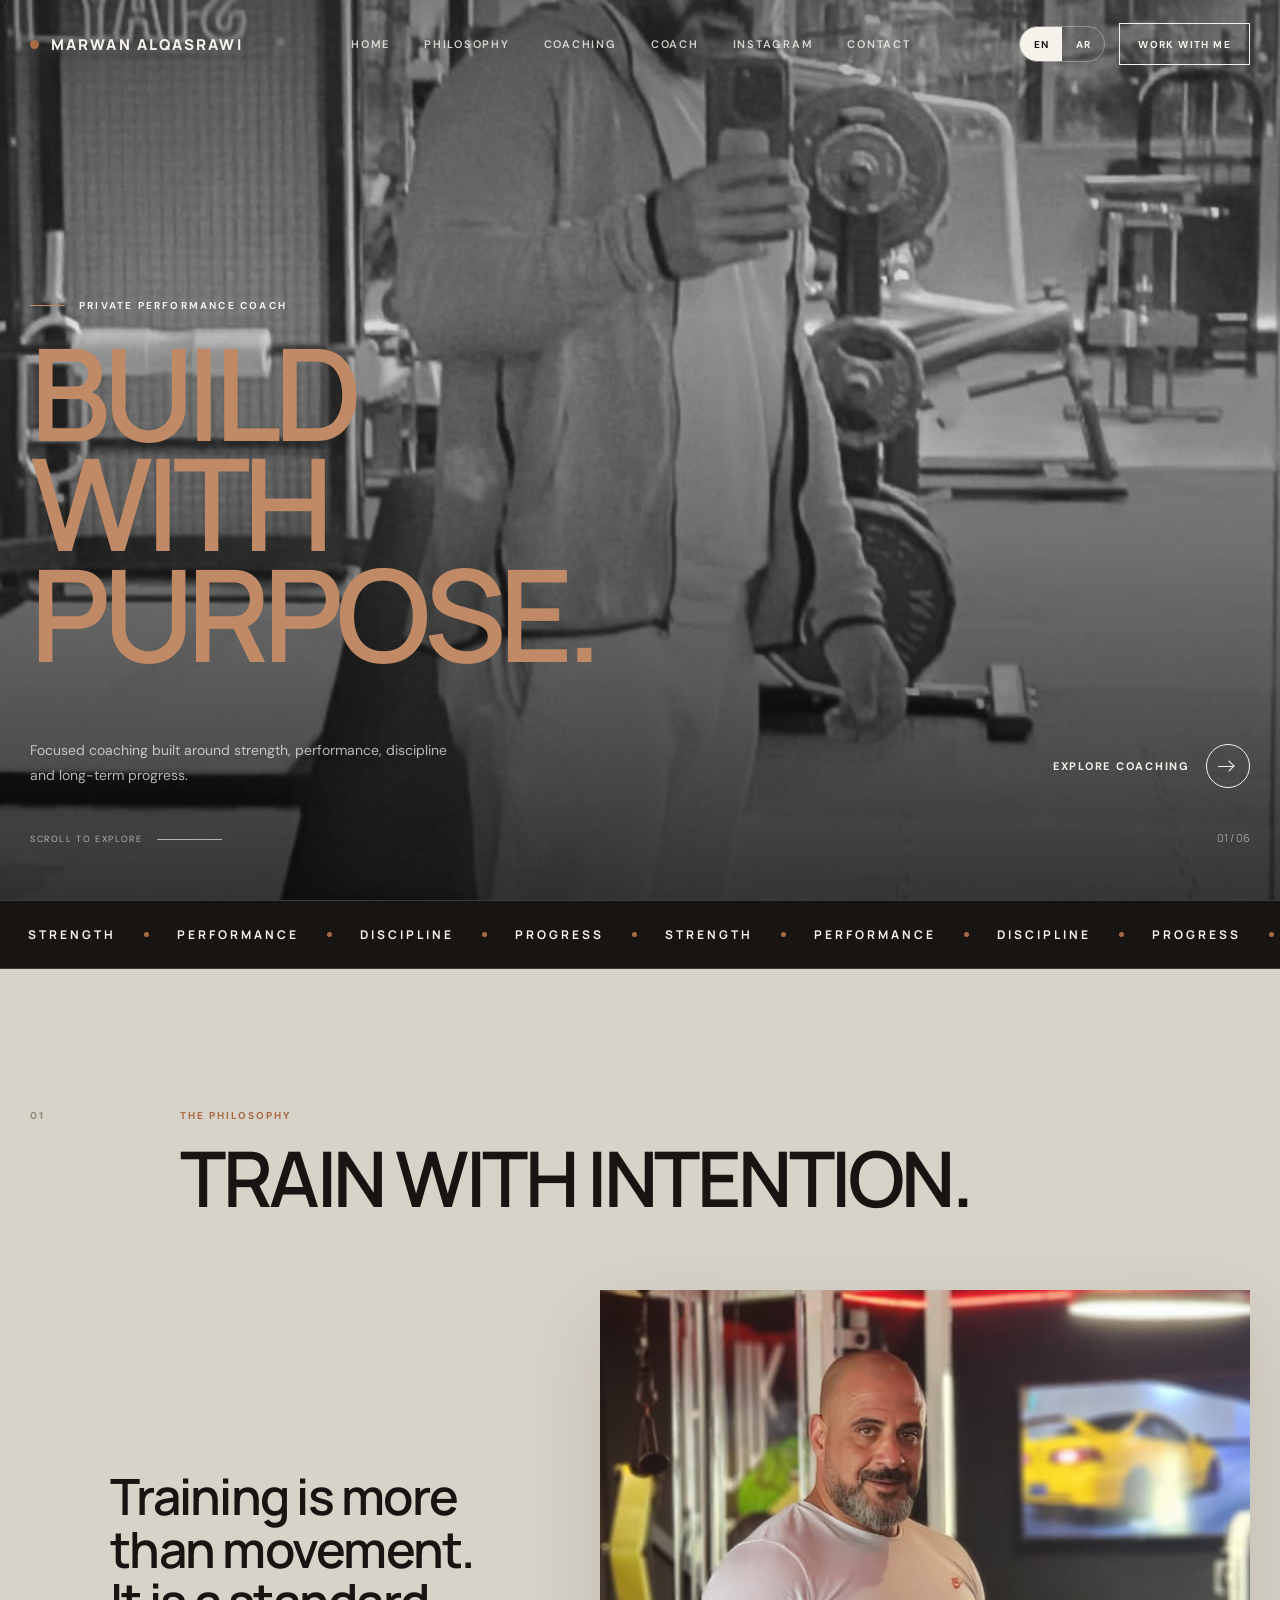
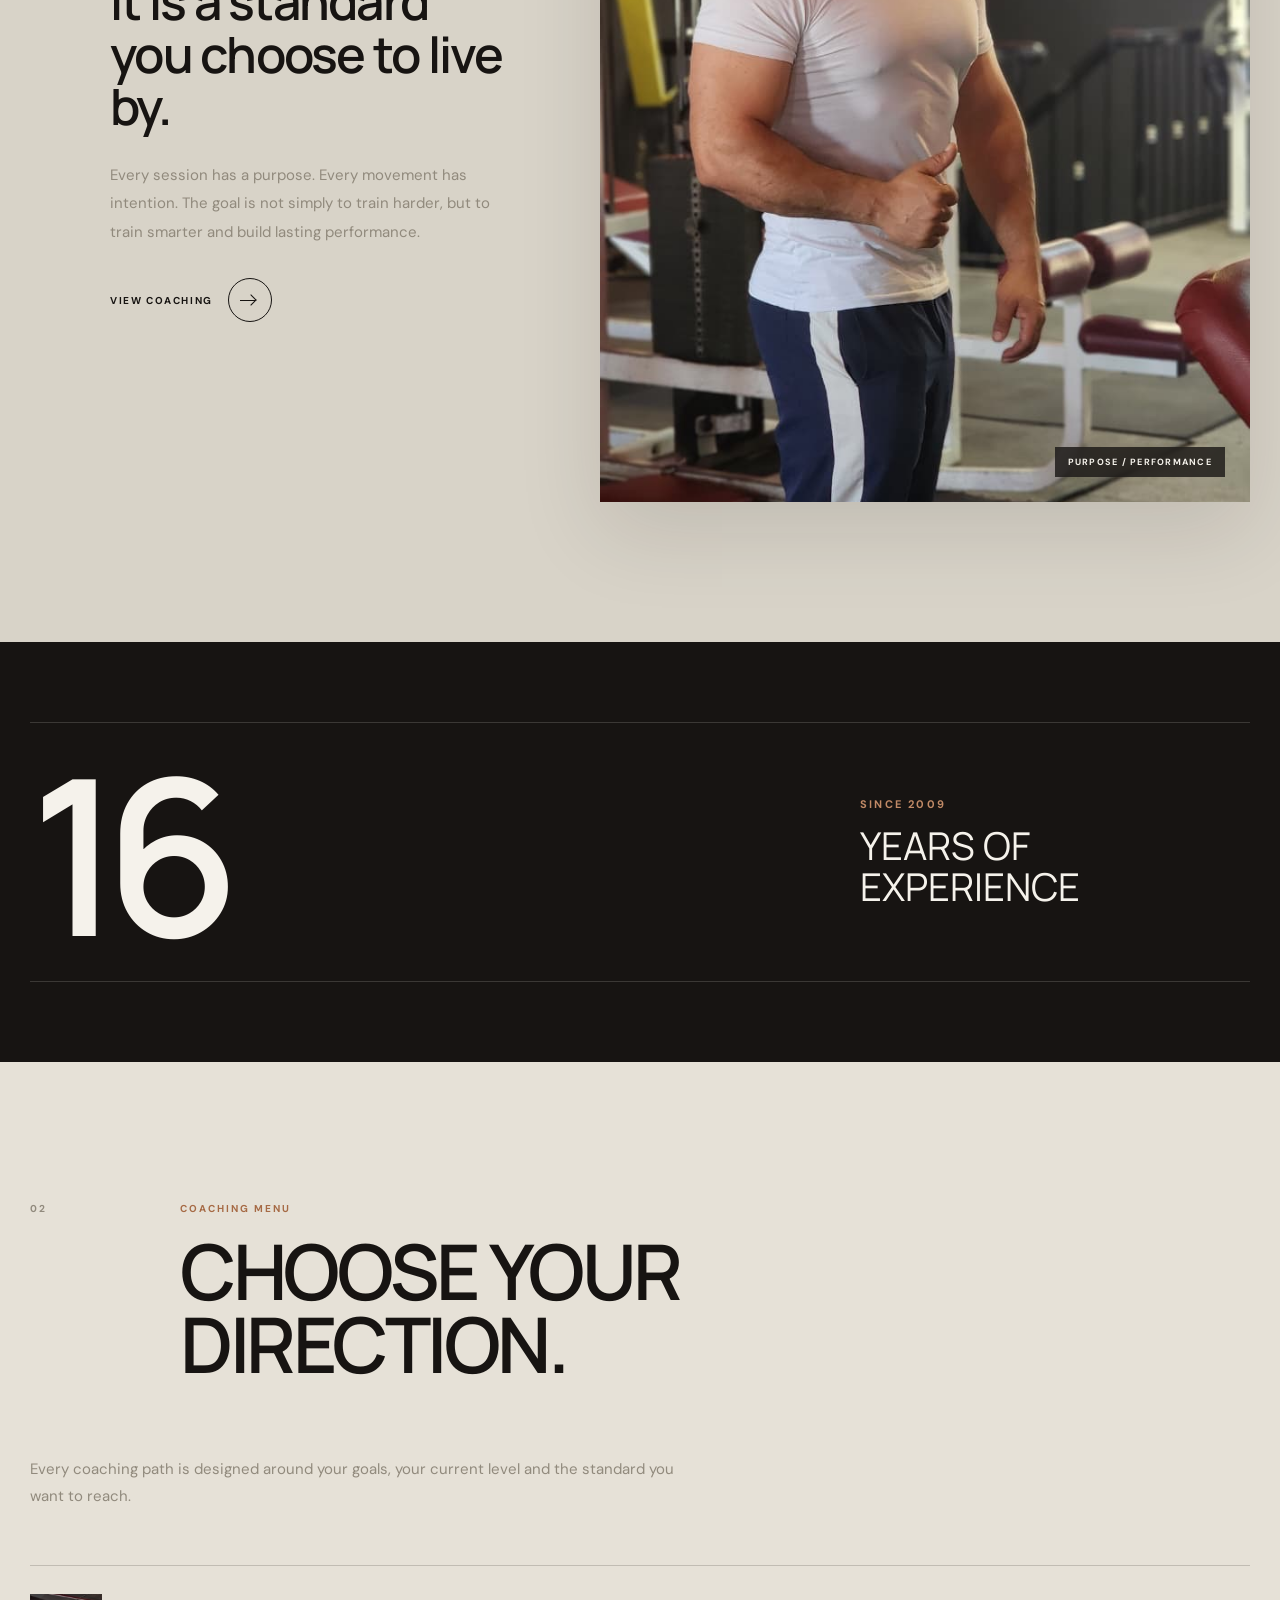
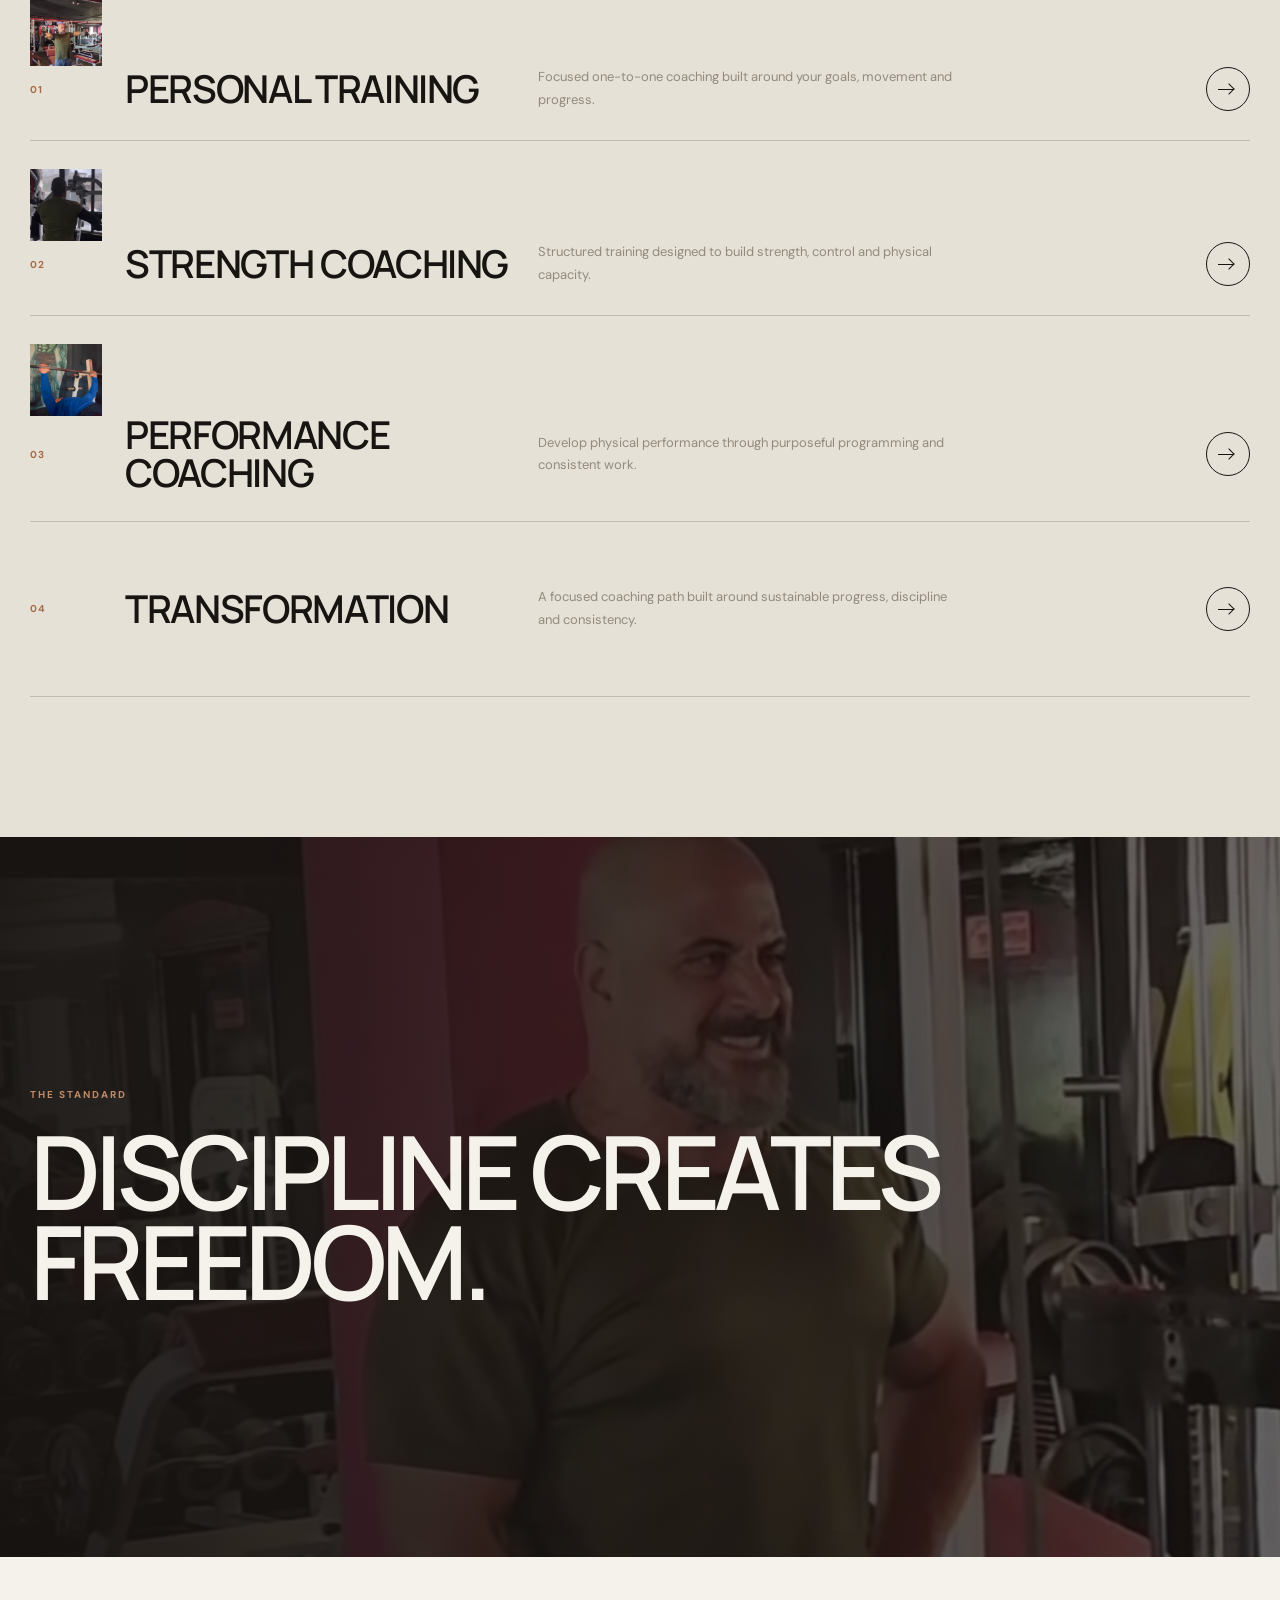
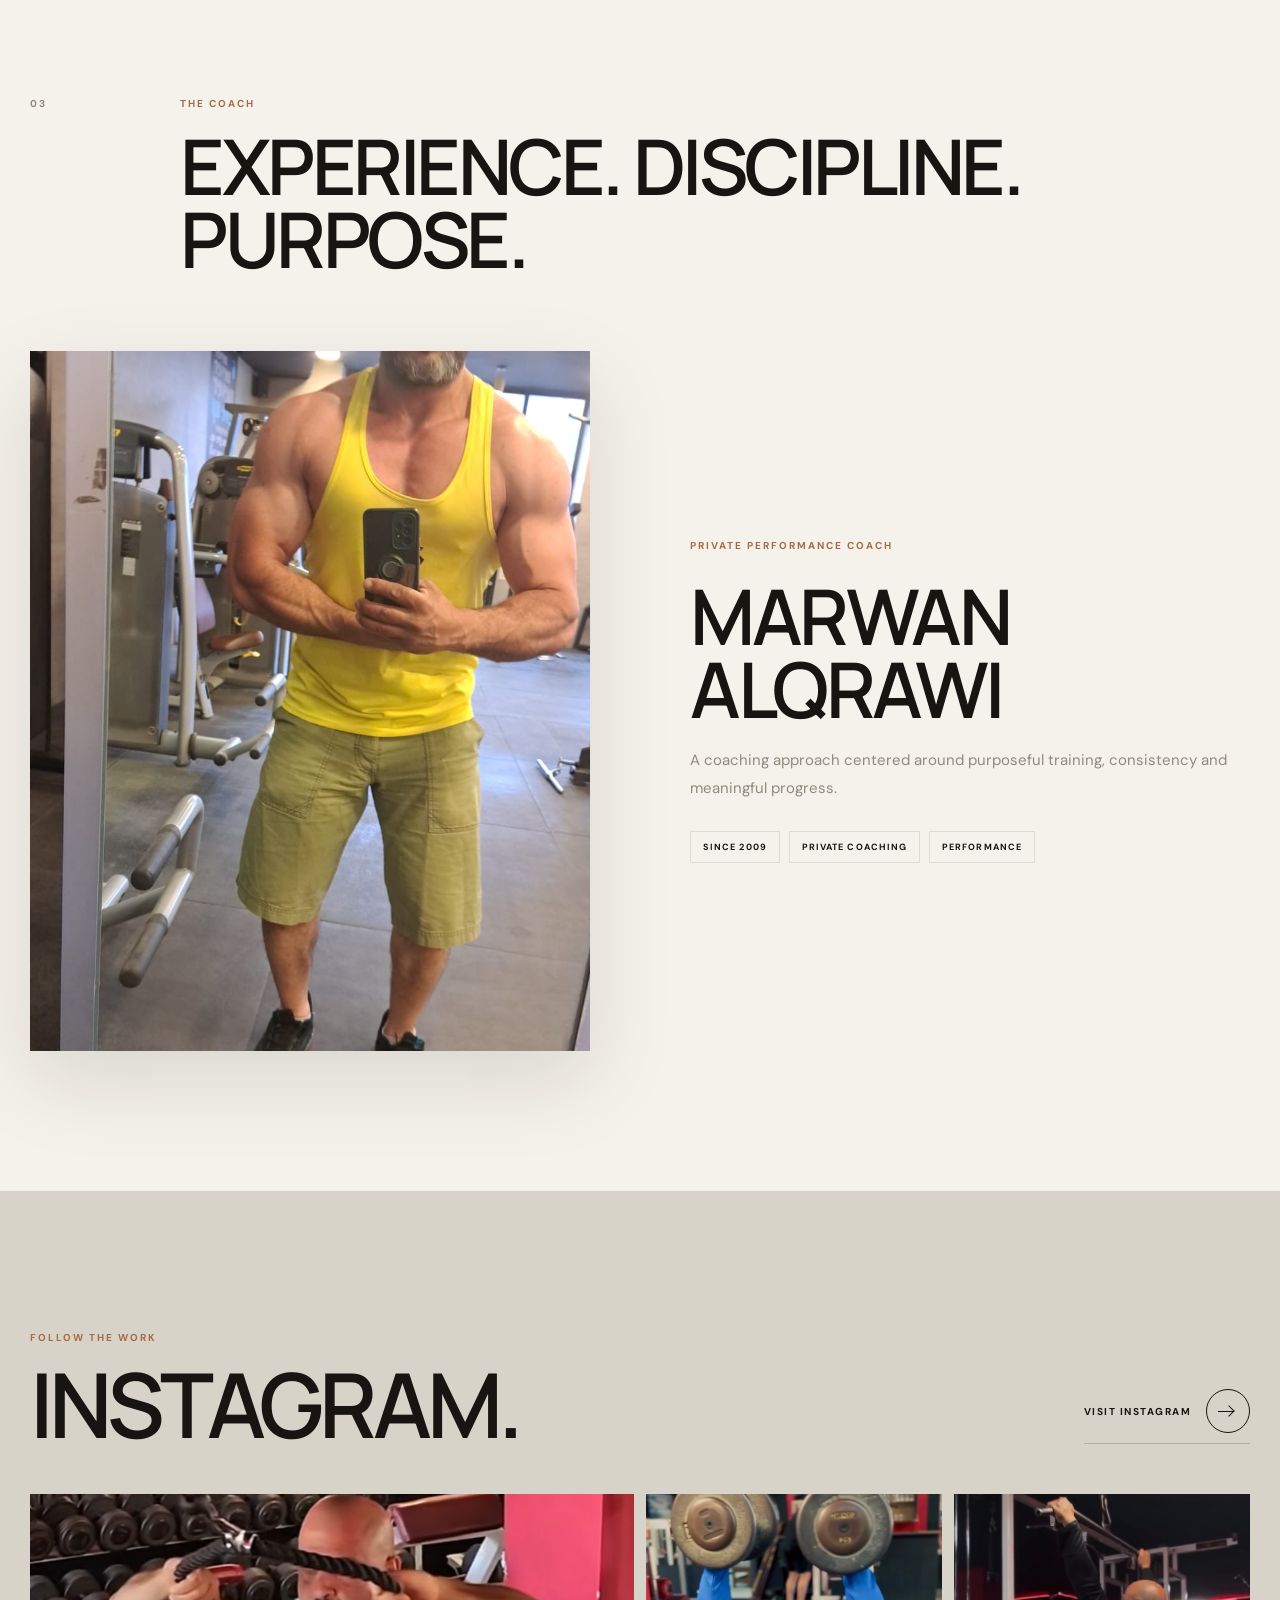
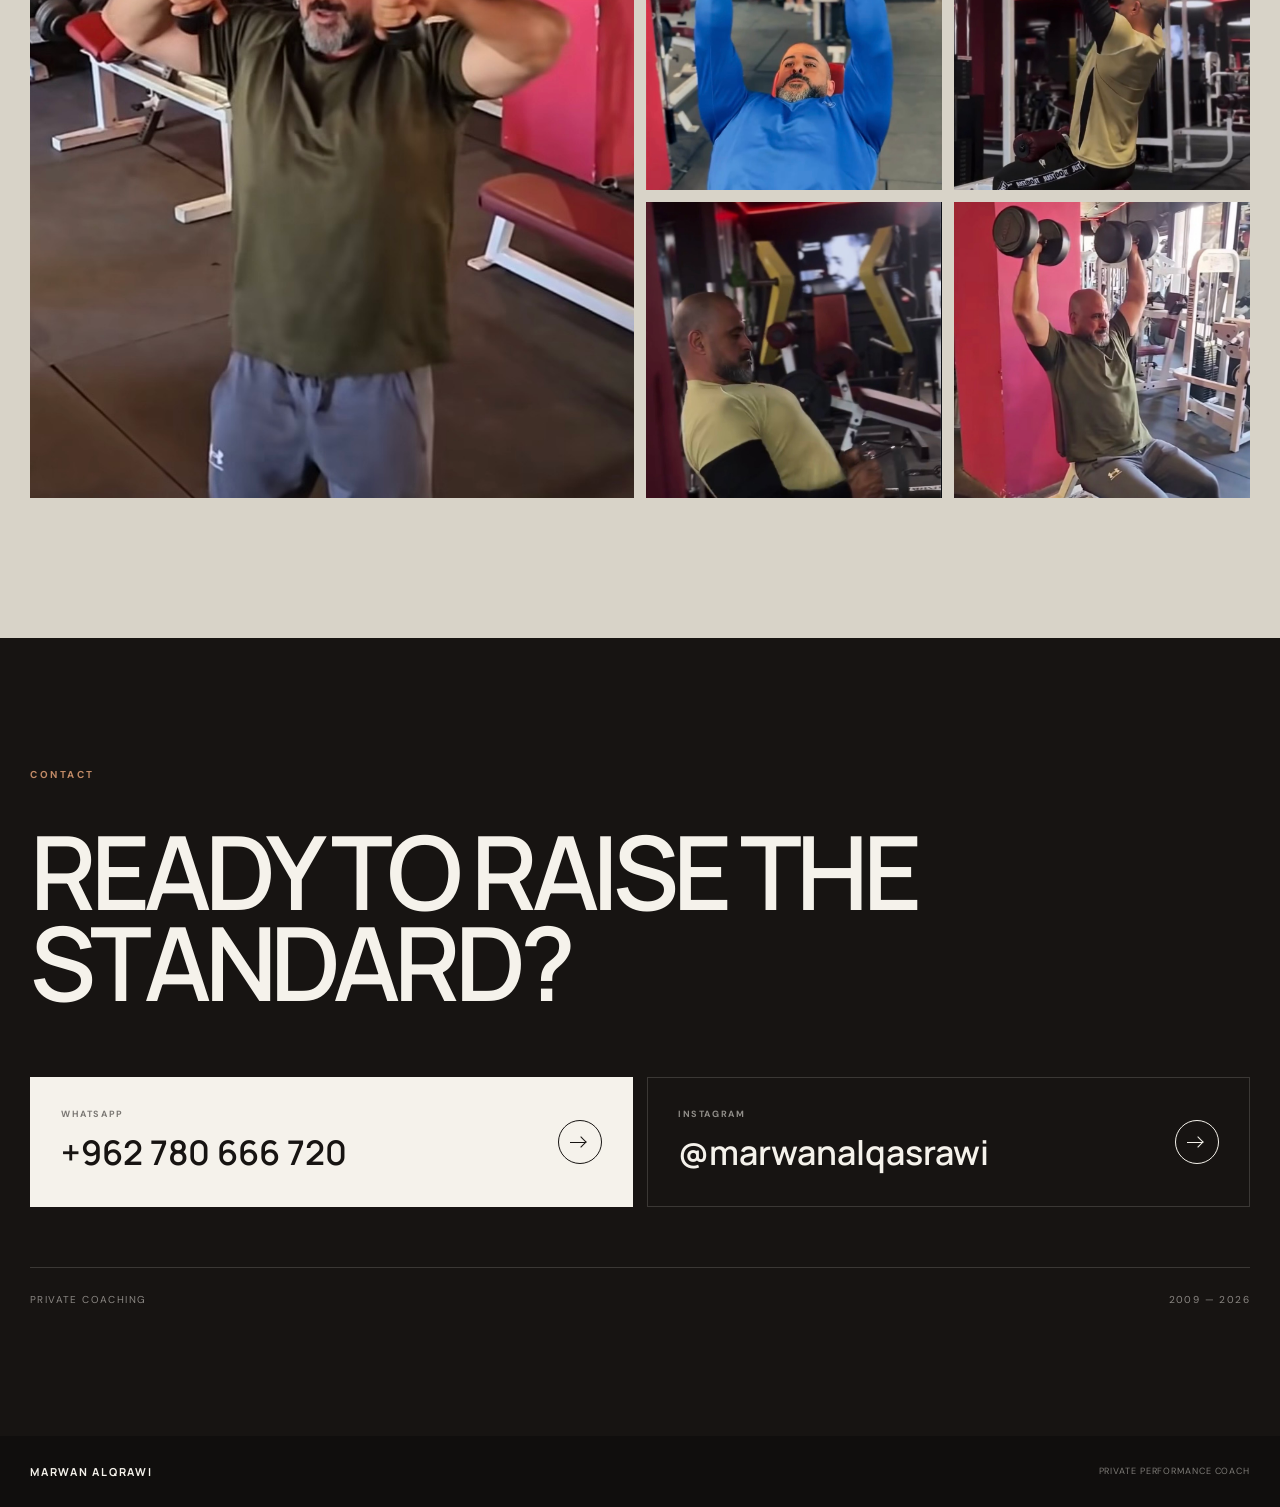
==== commit 31edc1c7: "Create index.html" ====
--- a/index.html
+++ b/index.html
@@ -4,11 +4,11 @@
     <meta charset="UTF-8">
     <meta name="viewport" content="width=device-width, initial-scale=1.0">
 
-    <title>Marwan Alqasrawi | Private Performance Coach</title>
+    <title>Marwan Alqrawi | Private Performance Coach</title>
 
     <meta
         name="description"
-        content="Marwan Alqasrawi — private performance coaching, strength, personal training and transformation."
+        content="Marwan Alqrawi — private performance coaching, strength, personal training and transformation."
     >
 
     <link rel="stylesheet" href="style.css">
@@ -22,16 +22,18 @@
 
 <div class="loader" id="loader">
     <div class="loader-inner">
-        <div class="loader-brand" data-i18n="brand">MARWAN ALQASRAWI</div>
+        <div class="loader-brand">MARWAN ALQRAWI</div>
         <div class="loader-line"></div>
     </div>
 </div>
 
+
 <!-- =====================================================
      CUSTOM CURSOR
      ===================================================== -->
 
 <div class="cursor" id="cursor"></div>
+
 
 <!-- =====================================================
      NAVBAR
@@ -43,7 +45,7 @@
 
         <a href="#home" class="brand">
             <span class="brand-mark"></span>
-            <span data-i18n="brand">MARWAN ALQASRAWI</span>
+            <span data-i18n="brand">MARWAN ALQRAWI</span>
         </a>
 
         <nav class="desktop-nav">
@@ -106,6 +108,7 @@
 
 </header>
 
+
 <!-- =====================================================
      MOBILE MENU
      ===================================================== -->
@@ -152,6 +155,7 @@
     </a>
 
 </div>
+
 
 <!-- =====================================================
      HERO
@@ -179,7 +183,7 @@
         <img
             class="hero-image"
             src="hero.jpg"
-            alt="Marwan Alqasrawi"
+            alt="Marwan Alqrawi"
         >
 
     </div>
@@ -244,6 +248,7 @@
 
 </section>
 
+
 <!-- =====================================================
      MARQUEE
      ===================================================== -->
@@ -283,6 +288,7 @@
     </div>
 
 </section>
+
 
 <!-- =====================================================
      PHILOSOPHY
@@ -317,6 +323,7 @@
             </div>
 
         </div>
+
 
         <div class="philosophy-grid">
 
@@ -347,6 +354,7 @@
                 </a>
 
             </div>
+
 
             <div class="philosophy-image reveal">
 
@@ -375,6 +383,7 @@
 
 </section>
 
+
 <!-- =====================================================
      EXPERIENCE
      ===================================================== -->
@@ -406,6 +415,7 @@
     </div>
 
 </section>
+
 
 <!-- =====================================================
      COACHING MENU
@@ -440,6 +450,7 @@
             </div>
 
         </div>
+
 
         <p
             class="programs-intro reveal"
@@ -449,7 +460,9 @@
             your current level and the standard you want to reach.
         </p>
 
+
         <div class="programs-grid">
+
 
             <!-- PERSONAL TRAINING -->
 
@@ -493,6 +506,7 @@
 
             </a>
 
+
             <!-- STRENGTH -->
 
             <a
@@ -535,6 +549,7 @@
 
             </a>
 
+
             <!-- PERFORMANCE -->
 
             <a
@@ -577,6 +592,7 @@
 
             </a>
 
+
             <!-- TRANSFORMATION -->
 
             <a
@@ -615,6 +631,7 @@
 
 </section>
 
+
 <!-- =====================================================
      STATEMENT
      ===================================================== -->
@@ -625,7 +642,7 @@
 
         <img
             src="statement.jpg"
-            alt="Marwan Alqasrawi training"
+            alt="Marwan Alqrawi training"
             loading="lazy"
         >
 
@@ -654,6 +671,7 @@
 
 </section>
 
+
 <!-- =====================================================
      COACH
      ===================================================== -->
@@ -692,17 +710,19 @@
 
         </div>
 
+
         <div class="coach-grid">
 
             <div class="coach-image reveal">
 
                 <img
                     src="trainer.jpg"
-                    alt="Marwan Alqasrawi"
+                    alt="Marwan Alqrawi"
                     loading="lazy"
                 >
 
             </div>
+
 
             <div class="coach-copy reveal">
 
@@ -716,7 +736,7 @@
                 <h2>
                     MARWAN
                     <br>
-                    ALQASRAWI
+                    ALQRAWI
                 </h2>
 
                 <p data-i18n="coach_text">
@@ -749,6 +769,7 @@
 
 </section>
 
+
 <!-- =====================================================
      INSTAGRAM
      ===================================================== -->
@@ -793,6 +814,7 @@
             </a>
 
         </div>
+
 
         <div class="instagram-grid">
 
@@ -806,13 +828,14 @@
 
                 <img
                     src="gallery-01.jpg"
-                    alt="Marwan Alqasrawi Instagram"
+                    alt="Marwan Alqrawi Instagram"
                     loading="lazy"
                 >
 
                 <span class="premium-arrow"></span>
 
             </a>
+
 
             <a
                 href="https://www.instagram.com/marwanalqasrawi/"
@@ -832,6 +855,7 @@
 
             </a>
 
+
             <a
                 href="https://www.instagram.com/marwanalqasrawi/"
                 target="_blank"
@@ -850,6 +874,7 @@
 
             </a>
 
+
             <a
                 href="https://www.instagram.com/marwanalqasrawi/"
                 target="_blank"
@@ -868,6 +893,7 @@
 
             </a>
 
+
             <a
                 href="https://www.instagram.com/marwanalqasrawi/"
                 target="_blank"
@@ -891,6 +917,7 @@
     </div>
 
 </section>
+
 
 <!-- =====================================================
      CONTACT
@@ -911,7 +938,9 @@
             STANDARD?
         </h2>
 
+
         <div class="contact-actions">
+
 
             <!-- WHATSAPP -->
 
@@ -941,6 +970,7 @@
 
             </a>
 
+
             <!-- INSTAGRAM -->
 
             <a
@@ -971,6 +1001,7 @@
 
         </div>
 
+
         <div class="contact-location">
 
             <span data-i18n="contact_location">
@@ -989,6 +1020,7 @@
 
 </main>
 
+
 <!-- =====================================================
      FOOTER
      ===================================================== -->
@@ -998,7 +1030,7 @@
     <div class="footer-container">
 
         <div class="footer-brand">
-            MARWAN ALQASRAWI
+            MARWAN ALQRAWI
         </div>
 
         <div
@@ -1012,6 +1044,7 @@
 
 </footer>
 
+
 <script src="script.js"></script>
 
 </body>
--- a/style.css
+++ b/style.css
@@ -1,8 +1,14 @@
 /* =========================================================
-   MARWAN ALQASRAWI — PREMIUM SOFT STONE
-========================================================= */
-
-@import url('https://fonts.googleapis.com/css2?family=Cairo:wght@400;500;600;700&family=DM+Sans:wght@400;500;600&family=Manrope:wght@400;500;600;700;800&display=swap');
+   MARWAN ALQASRAWI — PRIVATE COACH
+   PREMIUM SOFT-STONE DESIGN SYSTEM
+   ========================================================= */
+
+@import url('https://fonts.googleapis.com/css2?family=Cairo:wght@400;500;600;700&family=DM+Sans:wght@400;500;600;700&family=Manrope:wght@400;500;600;700;800&display=swap');
+
+
+/* =========================================================
+   ROOT
+   ========================================================= */
 
 :root {
     --stone: #d8d3c8;
@@ -18,20 +24,27 @@
     --copper: #a66a45;
     --copper-light: #c18a66;
 
-    --line: rgba(23, 20, 18, 0.14);
-    --line-light: rgba(245, 242, 235, 0.18);
-
-    --shadow: 0 30px 80px rgba(23, 20, 18, 0.12);
+    --line: rgba(23, 20, 18, .18);
+    --soft-line: rgba(23, 20, 18, .10);
+    --dark-line: rgba(245, 242, 235, .16);
 
     --serif: "Manrope", sans-serif;
     --sans: "DM Sans", sans-serif;
     --arabic: "Cairo", sans-serif;
+
+    --container: 1380px;
+    --nav-height: 88px;
+
+    --ease: cubic-bezier(.16, 1, .3, 1);
+    --ease-soft: cubic-bezier(.22, 1, .36, 1);
+
+    --shadow: 0 30px 80px rgba(23, 20, 18, .12);
 }
 
 
 /* =========================================================
    RESET
-========================================================= */
+   ========================================================= */
 
 * {
     margin: 0;
@@ -41,26 +54,24 @@
 
 html {
     scroll-behavior: smooth;
+    background: var(--stone);
 }
 
 body {
-    background: var(--ivory);
+    background: var(--stone);
     color: var(--espresso);
     font-family: var(--sans);
     overflow-x: hidden;
+    -webkit-font-smoothing: antialiased;
+    text-rendering: optimizeLegibility;
+}
+
+body.rtl {
+    font-family: var(--arabic);
 }
 
 body.menu-open {
     overflow: hidden;
-}
-
-a {
-    color: inherit;
-    text-decoration: none;
-}
-
-button {
-    font: inherit;
 }
 
 img,
@@ -69,25 +80,47 @@
     max-width: 100%;
 }
 
+button,
+a {
+    font: inherit;
+}
+
+button {
+    border: 0;
+    background: none;
+    cursor: pointer;
+}
+
+a {
+    color: inherit;
+    text-decoration: none;
+}
+
+::selection {
+    background: var(--espresso);
+    color: var(--stone);
+}
+
 
 /* =========================================================
    LOADER
-========================================================= */
+   ========================================================= */
 
 .loader {
     position: fixed;
     inset: 0;
     z-index: 9999;
 
-    display: grid;
-    place-items: center;
+    display: flex;
+    align-items: center;
+    justify-content: center;
 
     background: var(--espresso);
     color: var(--ivory);
 
     transition:
-        opacity 0.8s ease,
-        visibility 0.8s ease;
+        opacity .8s var(--ease),
+        visibility .8s var(--ease);
 }
 
 .loader.loaded {
@@ -97,50 +130,52 @@
 }
 
 .loader-inner {
-    width: min(420px, 80vw);
+    text-align: center;
 }
 
 .loader-brand {
     font-family: var(--serif);
-    font-size: clamp(18px, 3vw, 30px);
+    font-size: 14px;
     font-weight: 700;
-    letter-spacing: 0.18em;
-    text-align: center;
+    letter-spacing: .25em;
+    text-transform: uppercase;
 }
 
 .loader-line {
-    width: 100%;
+    width: 110px;
     height: 1px;
-    margin: 25px 0;
+    margin: 22px auto 0;
+
+    background: rgba(245, 242, 235, .22);
     overflow: hidden;
-    background: rgba(245, 242, 235, 0.2);
-}
-
-.loader-line span {
+}
+
+.loader-line::after {
+    content: "";
     display: block;
-    width: 0;
+
+    width: 45%;
     height: 100%;
-    background: var(--copper-light);
-    animation: loaderProgress 1.4s ease forwards;
-}
-
-.loader-number {
-    font-size: 11px;
-    letter-spacing: 0.2em;
-    text-align: center;
-    opacity: 0.55;
-}
-
-@keyframes loaderProgress {
-    to {
-        width: 100%;
-    }
-}
-
-
-/* =========================================================
-   CURSOR
-========================================================= */
+
+    background: var(--copper);
+
+    animation: loaderLine 1.3s ease infinite;
+}
+
+@keyframes loaderLine {
+    0% {
+        transform: translateX(-120%);
+    }
+
+    100% {
+        transform: translateX(320%);
+    }
+}
+
+
+/* =========================================================
+   CUSTOM CURSOR
+   ========================================================= */
 
 .cursor {
     position: fixed;
@@ -154,60 +189,70 @@
     border-radius: 50%;
 
     pointer-events: none;
-    z-index: 9998;
+    z-index: 10000;
 
     transform: translate(-50%, -50%);
     transition:
-        width 0.25s ease,
-        height 0.25s ease,
-        background 0.25s ease,
-        border 0.25s ease;
+        width .25s var(--ease),
+        height .25s var(--ease),
+        background .25s ease,
+        border-color .25s ease;
 }
 
 .cursor.hover {
     width: 42px;
     height: 42px;
-    background: rgba(166, 106, 69, 0.08);
+    background: rgba(166, 106, 69, .08);
     border-color: var(--copper);
 }
 
-
-/* =========================================================
-   NAVIGATION
-========================================================= */
+@media (max-width: 760px) {
+    .cursor {
+        display: none;
+    }
+}
+
+
+/* =========================================================
+   NAVBAR
+   ========================================================= */
 
 .navbar {
     position: fixed;
     top: 0;
     left: 0;
+
     width: 100%;
-
-    z-index: 1000;
+    height: var(--nav-height);
+
+    z-index: 900;
 
     color: var(--ivory);
 
     transition:
-        background 0.4s ease,
-        color 0.4s ease,
-        box-shadow 0.4s ease;
+        background .45s var(--ease),
+        color .45s var(--ease),
+        backdrop-filter .45s ease,
+        box-shadow .45s ease;
 }
 
 .navbar.scrolled {
     color: var(--espresso);
-    background: rgba(245, 242, 235, 0.92);
+    background: rgba(216, 211, 200, .90);
     backdrop-filter: blur(18px);
-    box-shadow: 0 1px 0 var(--line);
+    box-shadow: 0 10px 40px rgba(23, 20, 18, .08);
 }
 
 .nav-container {
-    width: min(1400px, calc(100% - 80px));
-    min-height: 90px;
+    width: min(calc(100% - 60px), var(--container));
+    height: 100%;
+
     margin: auto;
 
     display: flex;
     align-items: center;
     justify-content: space-between;
-    gap: 35px;
+    gap: 30px;
 }
 
 .brand {
@@ -216,38 +261,41 @@
     gap: 12px;
 
     font-family: var(--serif);
-    font-size: 12px;
+    font-size: 15px;
     font-weight: 800;
-    letter-spacing: 0.16em;
+    letter-spacing: .14em;
+    text-transform: uppercase;
 
     white-space: nowrap;
 }
 
 .brand-mark {
-    width: 30px;
-    height: 30px;
-
-    display: grid;
-    place-items: center;
-
-    border: 1px solid currentColor;
-
-    font-size: 11px;
-    letter-spacing: 0;
+    width: 9px;
+    height: 9px;
+
+    background: var(--copper);
+    border-radius: 50%;
 }
 
 .desktop-nav {
     display: flex;
     align-items: center;
-    gap: 30px;
+    gap: 34px;
 }
 
 .desktop-nav a {
     position: relative;
 
-    font-size: 10px;
+    font-size: 11px;
     font-weight: 600;
-    letter-spacing: 0.14em;
+    letter-spacing: .16em;
+    text-transform: uppercase;
+
+    opacity: .82;
+
+    transition:
+        opacity .3s ease,
+        color .3s ease;
 }
 
 .desktop-nav a::after {
@@ -255,14 +303,18 @@
 
     position: absolute;
     left: 0;
-    bottom: -7px;
+    bottom: -8px;
 
     width: 0;
     height: 1px;
 
     background: currentColor;
 
-    transition: width 0.3s ease;
+    transition: width .4s var(--ease);
+}
+
+.desktop-nav a:hover {
+    opacity: 1;
 }
 
 .desktop-nav a:hover::after {
@@ -272,19 +324,16 @@
 .nav-actions {
     display: flex;
     align-items: center;
-    gap: 16px;
+    gap: 14px;
 }
 
 .language-switcher {
     display: flex;
     align-items: center;
 
-    padding: 3px;
-
-    border: 1px solid rgba(245, 242, 235, 0.3);
-    border-radius: 100px;
-
-    transition: border-color 0.3s ease;
+    border: 1px solid rgba(245, 242, 235, .35);
+    border-radius: 999px;
+    overflow: hidden;
 }
 
 .navbar.scrolled .language-switcher {
@@ -292,159 +341,170 @@
 }
 
 .language-btn {
-    border: 0;
-    background: transparent;
+    min-width: 42px;
+    height: 34px;
+
+    padding: 0 10px;
 
     color: inherit;
 
-    padding: 7px 10px;
-
-    border-radius: 100px;
-
-    font-size: 9px;
+    font-size: 10px;
     font-weight: 700;
-    letter-spacing: 0.08em;
-
-    cursor: pointer;
+    letter-spacing: .1em;
 
     transition:
-        background 0.3s ease,
-        color 0.3s ease;
+        background .3s ease,
+        color .3s ease;
 }
 
 .language-btn.active {
+    background: var(--ivory);
+    color: var(--espresso);
+}
+
+.navbar.scrolled .language-btn.active {
     background: var(--espresso);
     color: var(--ivory);
 }
 
-.navbar:not(.scrolled) .language-btn.active {
+.nav-cta {
+    display: inline-flex;
+    align-items: center;
+    gap: 12px;
+
+    min-height: 42px;
+    padding: 0 18px;
+
+    border: 1px solid currentColor;
+
+    font-size: 10px;
+    font-weight: 700;
+    letter-spacing: .14em;
+    text-transform: uppercase;
+
+    transition:
+        background .35s var(--ease),
+        color .35s var(--ease),
+        transform .35s var(--ease);
+}
+
+.nav-cta:hover {
     background: var(--ivory);
     color: var(--espresso);
-}
-
-.nav-cta,
-.mobile-cta {
-    display: inline-flex;
+    transform: translateY(-2px);
+}
+
+.navbar.scrolled .nav-cta:hover {
+    background: var(--espresso);
+    color: var(--ivory);
+}
+
+
+/* =========================================================
+   MOBILE MENU BUTTON
+   ========================================================= */
+
+.menu-toggle {
+    display: none;
+
+    width: 42px;
+    height: 42px;
+
+    border: 1px solid currentColor;
+
     align-items: center;
     justify-content: center;
-
-    min-height: 42px;
-    padding: 0 20px;
-
-    background: var(--copper);
-    color: white;
-
-    font-size: 10px;
-    font-weight: 700;
-    letter-spacing: 0.1em;
-
-    transition:
-        background 0.3s ease,
-        transform 0.3s ease;
-}
-
-.nav-cta:hover,
-.mobile-cta:hover {
-    background: var(--espresso);
-    transform: translateY(-2px);
-}
-
-.menu-toggle {
-    display: none;
-
-    width: 42px;
-    height: 42px;
-
-    border: 1px solid currentColor;
-    background: transparent;
-
-    cursor: pointer;
-
     flex-direction: column;
-    justify-content: center;
-    align-items: center;
-    gap: 6px;
+    gap: 5px;
 }
 
 .menu-toggle span {
-    display: block;
     width: 17px;
     height: 1px;
     background: currentColor;
-    transition: transform 0.3s ease;
+
+    transition:
+        transform .35s var(--ease),
+        width .35s var(--ease);
 }
 
 .menu-toggle.active span:first-child {
-    transform: translateY(3.5px) rotate(45deg);
+    transform: translateY(3px) rotate(45deg);
 }
 
 .menu-toggle.active span:last-child {
-    transform: translateY(-3.5px) rotate(-45deg);
-}
-
-
-/* =========================================================
-   MOBILE MENU
-========================================================= */
+    transform: translateY(-3px) rotate(-45deg);
+}
 
 .mobile-menu {
     position: fixed;
     inset: 0;
 
-    z-index: 999;
-
-    padding: 130px 30px 40px;
+    z-index: 850;
+
+    padding: 120px 30px 40px;
 
     background: var(--espresso);
     color: var(--ivory);
 
     opacity: 0;
     visibility: hidden;
-
-    transform: translateY(-20px);
+    pointer-events: none;
+
+    transform: translateY(-15px);
 
     transition:
-        opacity 0.4s ease,
-        visibility 0.4s ease,
-        transform 0.4s ease;
-}
-
-.mobile-menu.open {
+        opacity .45s var(--ease),
+        visibility .45s var(--ease),
+        transform .45s var(--ease);
+}
+
+.mobile-menu.active {
     opacity: 1;
     visibility: visible;
+    pointer-events: auto;
     transform: translateY(0);
 }
 
 .mobile-nav {
     display: flex;
     flex-direction: column;
-    gap: 20px;
 }
 
 .mobile-nav a {
+    padding: 21px 0;
+
+    border-bottom: 1px solid var(--dark-line);
+
     font-family: var(--serif);
-    font-size: clamp(30px, 8vw, 55px);
-    font-weight: 700;
-    letter-spacing: -0.04em;
+    font-size: clamp(30px, 9vw, 55px);
+    font-weight: 600;
+
+    transition:
+        color .3s ease,
+        padding-left .35s var(--ease);
+}
+
+.mobile-nav a:hover {
+    color: var(--copper-light);
+    padding-left: 10px;
 }
 
 .mobile-language {
     display: flex;
     gap: 8px;
-    margin-top: 45px;
+    margin-top: 28px;
 }
 
 .mobile-language-btn {
-    border: 1px solid rgba(245, 242, 235, 0.3);
-    background: transparent;
+    padding: 10px 15px;
+
+    border: 1px solid var(--dark-line);
+
     color: var(--ivory);
 
-    padding: 10px 18px;
-
-    cursor: pointer;
-
-    font-size: 10px;
-    letter-spacing: 0.1em;
+    font-size: 11px;
+    font-weight: 700;
 }
 
 .mobile-language-btn.active {
@@ -453,16 +513,28 @@
 }
 
 .mobile-cta {
+    display: inline-flex;
     margin-top: 25px;
+
+    padding: 15px 20px;
+
+    border: 1px solid var(--copper);
+
+    color: var(--copper-light);
+
+    font-size: 11px;
+    font-weight: 700;
+    letter-spacing: .12em;
 }
 
 
 /* =========================================================
    HERO
-========================================================= */
+   ========================================================= */
 
 .hero {
     position: relative;
+
     min-height: 100svh;
 
     display: flex;
@@ -481,679 +553,931 @@
 
 .hero-video,
 .hero-image {
+    position: absolute;
+    inset: 0;
+
     width: 100%;
     height: 100%;
+
     object-fit: cover;
+
+    transition:
+        opacity 1s var(--ease),
+        transform 1.2s var(--ease);
 }
 
 .hero-video {
+    z-index: 1;
+}
+
+.hero-image {
+    z-index: 2;
+    opacity: 1;
+    object-position: center;
+}
+
+.hero-video.playing + .hero-image {
     opacity: 0;
-    transition: opacity 1s ease;
-}
-
-.hero-video.playing {
+}
+
+.hero-video.error {
+    display: none;
+}
+
+.hero-video.error + .hero-image {
     opacity: 1;
-}
-
-.hero-image {
-    position: absolute;
-    inset: 0;
 }
 
 .hero-overlay {
     position: absolute;
     inset: 0;
+    z-index: 3;
 
     background:
         linear-gradient(
             180deg,
-            rgba(23, 20, 18, 0.42) 0%,
-            rgba(23, 20, 18, 0.15) 35%,
-            rgba(23, 20, 18, 0.78) 100%
+            rgba(0, 0, 0, .30) 0%,
+            rgba(0, 0, 0, .08) 35%,
+            rgba(0, 0, 0, .68) 100%
         );
 }
 
 .hero-grain {
     position: absolute;
     inset: 0;
-
-    opacity: 0.09;
-
-    background-image: url("data:image/svg+xml,%3Csvg viewBox='0 0 180 180' xmlns='http://www.w3.org/2000/svg'%3E%3Cfilter id='n'%3E%3CfeTurbulence type='fractalNoise' baseFrequency='.9' numOctaves='4' stitchTiles='stitch'/%3E%3C/filter%3E%3Crect width='100%25' height='100%25' filter='url(%23n)' opacity='.35'/%3E%3C/svg%3E");
+    z-index: 4;
+
+    pointer-events: none;
+
+    opacity: .07;
+
+    background-image:
+        url("data:image/svg+xml,%3Csvg viewBox='0 0 180 180' xmlns='http://www.w3.org/2000/svg'%3E%3Cfilter id='n'%3E%3CfeTurbulence type='fractalNoise' baseFrequency='.85' numOctaves='3' stitchTiles='stitch'/%3E%3C/filter%3E%3Crect width='100%25' height='100%25' filter='url(%23n)' opacity='.5'/%3E%3C/svg%3E");
+
+    mix-blend-mode: overlay;
 }
 
 .hero-content {
     position: relative;
-    z-index: 2;
-
-    width: min(1400px, calc(100% - 80px));
+    z-index: 5;
+
+    width: min(calc(100% - 60px), var(--container));
+
     margin: 0 auto;
-
-    padding-bottom: 110px;
+    padding: 180px 0 55px;
 }
 
 .hero-eyebrow {
+    display: flex;
+    align-items: center;
+    gap: 14px;
+
     margin-bottom: 25px;
 
     font-size: 10px;
+    font-weight: 700;
+    letter-spacing: .22em;
+    text-transform: uppercase;
+}
+
+.hero-eyebrow::before {
+    content: "";
+
+    width: 35px;
+    height: 1px;
+
+    background: var(--copper-light);
+}
+
+.hero-title {
+    max-width: 1050px;
+
+    font-family: var(--serif);
+    font-size: clamp(58px, 10vw, 145px);
+    line-height: .86;
     font-weight: 600;
-    letter-spacing: 0.22em;
-}
-
-.hero-title {
-    display: flex;
-    flex-direction: column;
-
-    font-family: var(--serif);
-    font-size: clamp(70px, 11vw, 170px);
-    line-height: 0.78;
-    letter-spacing: -0.075em;
-    font-weight: 700;
-}
-
-.hero-title span:nth-child(2) {
-    margin-left: 9vw;
+    letter-spacing: -.055em;
+}
+
+.hero-title span {
+    color: var(--copper-light);
 }
 
 .hero-bottom {
-    margin-top: 55px;
-
-    display: flex;
-    align-items: flex-end;
-    justify-content: space-between;
-    gap: 50px;
+    display: grid;
+    grid-template-columns: 1fr auto;
+
+    align-items: end;
+
+    gap: 40px;
+
+    margin-top: 70px;
 }
 
 .hero-description {
     max-width: 430px;
 
-    color: rgba(245, 242, 235, 0.72);
-
     font-size: 14px;
     line-height: 1.8;
+
+    color: rgba(245, 242, 235, .72);
 }
 
 .hero-link {
     display: inline-flex;
     align-items: center;
-    gap: 15px;
-
-    padding-bottom: 8px;
-
-    border-bottom: 1px solid rgba(245, 242, 235, 0.5);
-
-    font-size: 10px;
+    gap: 16px;
+
+    font-size: 11px;
     font-weight: 700;
-    letter-spacing: 0.15em;
-
-    white-space: nowrap;
-}
-
-.hero-link span {
-    font-size: 16px;
+    letter-spacing: .16em;
+    text-transform: uppercase;
 }
 
 .hero-scroll {
-    position: absolute;
-    z-index: 2;
-
-    right: 40px;
-    bottom: 38px;
-
     display: flex;
     align-items: center;
-    gap: 12px;
+    gap: 14px;
+
+    margin-top: 45px;
 
     font-size: 9px;
-    letter-spacing: 0.15em;
-
-    writing-mode: vertical-rl;
-
-    opacity: 0.7;
-}
-
-.hero-scroll-line {
-    width: 1px;
-    height: 45px;
-    background: rgba(245, 242, 235, 0.5);
+    letter-spacing: .18em;
+    text-transform: uppercase;
+
+    opacity: .65;
+}
+
+.scroll-line {
+    width: 65px;
+    height: 1px;
+    background: currentColor;
 }
 
 .hero-index {
     position: absolute;
-    z-index: 2;
-
-    left: 40px;
-    bottom: 40px;
-
-    font-size: 9px;
-    letter-spacing: 0.2em;
-
-    opacity: 0.65;
+    right: 0;
+    bottom: 55px;
+
+    font-family: var(--serif);
+    font-size: 11px;
+
+    opacity: .55;
+}
+
+
+/* =========================================================
+   PREMIUM CSS ARROWS
+   ========================================================= */
+
+.premium-arrow {
+    position: relative;
+
+    width: 44px;
+    height: 44px;
+
+    flex: 0 0 44px;
+
+    display: inline-block;
+
+    border: 1px solid currentColor;
+    border-radius: 50%;
+
+    transition:
+        transform .5s var(--ease),
+        background .35s ease,
+        color .35s ease;
+}
+
+.premium-arrow::before {
+    content: "";
+
+    position: absolute;
+
+    width: 15px;
+    height: 1px;
+
+    left: 11px;
+    top: 21px;
+
+    background: currentColor;
+}
+
+.premium-arrow::after {
+    content: "";
+
+    position: absolute;
+
+    width: 7px;
+    height: 7px;
+
+    left: 18px;
+    top: 17px;
+
+    border-top: 1px solid currentColor;
+    border-right: 1px solid currentColor;
+
+    transform: rotate(45deg);
+
+    transition: transform .35s var(--ease);
+}
+
+a:hover .premium-arrow,
+.program-card:hover .premium-arrow,
+.instagram-item:hover .premium-arrow,
+.contact-primary:hover .premium-arrow,
+.contact-secondary:hover .premium-arrow {
+    transform: translate(5px, -5px);
+    background: var(--copper);
+    color: var(--ivory);
+    border-color: var(--copper);
+}
+
+body.rtl .premium-arrow::before {
+    left: 17px;
+}
+
+body.rtl .premium-arrow::after {
+    left: 17px;
+    transform: rotate(-135deg);
+}
+
+body.rtl a:hover .premium-arrow,
+body.rtl .program-card:hover .premium-arrow,
+body.rtl .instagram-item:hover .premium-arrow {
+    transform: translate(-5px, -5px);
+}
+
+
+/* =========================================================
+   REVEAL ANIMATIONS
+   ========================================================= */
+
+.reveal {
+    opacity: 0;
+    transform: translateY(35px);
+
+    transition:
+        opacity .9s var(--ease),
+        transform .9s var(--ease);
+}
+
+.reveal.visible {
+    opacity: 1;
+    transform: translateY(0);
 }
 
 
 /* =========================================================
    MARQUEE
-========================================================= */
+   ========================================================= */
 
 .marquee-section {
     overflow: hidden;
-    background: var(--copper);
-    color: white;
+
+    padding: 25px 0;
+
+    background: var(--espresso);
+    color: var(--ivory);
+
+    border-top: 1px solid var(--dark-line);
+    border-bottom: 1px solid var(--dark-line);
 }
 
 .marquee {
     overflow: hidden;
-    padding: 17px 0;
 }
 
 .marquee-track {
-    width: max-content;
-
     display: flex;
     align-items: center;
-    gap: 28px;
-
-    white-space: nowrap;
+
+    width: max-content;
 
     animation: marquee 28s linear infinite;
 }
 
 .marquee-track span {
-    font-family: var(--serif);
-    font-size: 14px;
-    font-weight: 700;
-    letter-spacing: 0.15em;
-}
-
-@keyframes marquee {
-    to {
-        transform: translateX(-50%);
-    }
-}
-
-
-/* =========================================================
-   GENERAL SECTIONS
-========================================================= */
-
-.section {
-    padding: 150px 0;
-}
-
-.section-container {
-    width: min(1200px, calc(100% - 80px));
-    margin: auto;
-}
-
-.section-heading {
-    display: flex;
-    align-items: center;
-    gap: 20px;
-
-    margin-bottom: 90px;
-}
-
-.section-number {
-    color: var(--copper);
+    padding: 0 28px;
 
     font-family: var(--serif);
     font-size: 12px;
     font-weight: 700;
-}
-
-.section-label {
-    color: var(--taupe);
-
+
+    letter-spacing: .25em;
+    text-transform: uppercase;
+
+    white-space: nowrap;
+}
+
+.marquee-track i,
+.marquee-dot {
+    display: block;
+
+    width: 5px;
+    height: 5px;
+
+    flex: 0 0 5px;
+
+    background: var(--copper);
+    border-radius: 50%;
+}
+
+@keyframes marquee {
+    from {
+        transform: translateX(0);
+    }
+
+    to {
+        transform: translateX(-50%);
+    }
+}
+
+
+/* =========================================================
+   GENERAL SECTIONS
+   ========================================================= */
+
+.section {
+    position: relative;
+    padding: 140px 0;
+}
+
+.section-container {
+    width: min(calc(100% - 60px), var(--container));
+    margin: 0 auto;
+}
+
+.section-heading {
+    display: grid;
+    grid-template-columns: 120px 1fr;
+    gap: 30px;
+
+    margin-bottom: 75px;
+}
+
+.section-number {
     font-size: 10px;
     font-weight: 700;
-    letter-spacing: 0.18em;
-}
-
-
-/* =========================================================
-   REVEAL
-========================================================= */
-
-.reveal {
-    opacity: 0;
-    transform: translateY(35px);
+    letter-spacing: .15em;
+
+    color: var(--taupe);
+}
+
+.section-label {
+    margin-bottom: 20px;
+
+    font-size: 10px;
+    font-weight: 700;
+
+    letter-spacing: .2em;
+    text-transform: uppercase;
+
+    color: var(--copper);
+}
+
+.section-heading h2 {
+    max-width: 850px;
+
+    font-family: var(--serif);
+    font-size: clamp(40px, 6vw, 82px);
+    line-height: .95;
+    font-weight: 600;
+
+    letter-spacing: -.045em;
+}
+
+
+/* =========================================================
+   PHILOSOPHY
+   ========================================================= */
+
+.philosophy-section {
+    background: var(--stone);
+}
+
+.philosophy-grid {
+    display: grid;
+    grid-template-columns: .85fr 1.15fr;
+    gap: 90px;
+
+    align-items: center;
+}
+
+.philosophy-copy {
+    padding-left: 80px;
+}
+
+.philosophy-copy h3 {
+    max-width: 650px;
+
+    margin-bottom: 28px;
+
+    font-family: var(--serif);
+    font-size: clamp(28px, 4vw, 50px);
+    line-height: 1.05;
+    font-weight: 600;
+
+    letter-spacing: -.035em;
+}
+
+.philosophy-copy p {
+    max-width: 560px;
+
+    font-size: 15px;
+    line-height: 1.9;
+
+    color: var(--taupe);
+}
+
+.philosophy-image {
+    position: relative;
+}
+
+.image-frame {
+    position: relative;
+
+    overflow: hidden;
+
+    aspect-ratio: 4 / 5;
+
+    background: var(--espresso);
+
+    box-shadow: var(--shadow);
+}
+
+.image-frame img {
+    width: 100%;
+    height: 100%;
+
+    object-fit: cover;
 
     transition:
-        opacity 0.9s ease,
-        transform 0.9s ease;
-}
-
-.reveal.visible {
-    opacity: 1;
-    transform: translateY(0);
-}
-
-
-/* =========================================================
-   PHILOSOPHY
-========================================================= */
-
-.philosophy-section {
+        transform 1.2s var(--ease);
+}
+
+.image-frame:hover img {
+    transform: scale(1.045);
+}
+
+.image-caption {
+    position: absolute;
+    right: 25px;
+    bottom: 25px;
+
+    padding: 9px 13px;
+
+    background: rgba(23, 20, 18, .78);
+    backdrop-filter: blur(10px);
+
+    color: var(--ivory);
+
+    font-size: 9px;
+    font-weight: 700;
+    letter-spacing: .14em;
+    text-transform: uppercase;
+}
+
+.text-link {
+    display: inline-flex;
+    align-items: center;
+    gap: 15px;
+
+    margin-top: 32px;
+
+    font-size: 10px;
+    font-weight: 700;
+
+    letter-spacing: .16em;
+    text-transform: uppercase;
+}
+
+
+/* =========================================================
+   EXPERIENCE / STATS
+   ========================================================= */
+
+.stats-section {
+    padding: 80px 0;
+
+    background: var(--espresso);
+    color: var(--ivory);
+}
+
+.stats-container {
+    width: min(calc(100% - 60px), var(--container));
+    margin: auto;
+}
+
+.stat {
+    min-height: 260px;
+
+    display: flex;
+    align-items: center;
+    justify-content: space-between;
+
+    gap: 40px;
+
+    padding: 40px 0;
+
+    border-top: 1px solid var(--dark-line);
+    border-bottom: 1px solid var(--dark-line);
+}
+
+.stat-number {
+    font-family: var(--serif);
+    font-size: clamp(90px, 17vw, 220px);
+    line-height: .75;
+    font-weight: 600;
+
+    letter-spacing: -.08em;
+
+    color: var(--ivory);
+}
+
+.stat-copy {
+    max-width: 390px;
+}
+
+.stat-copy strong {
+    display: block;
+
+    margin-bottom: 15px;
+
+    color: var(--copper-light);
+
+    font-size: 11px;
+    letter-spacing: .2em;
+    text-transform: uppercase;
+}
+
+.stat-copy span {
+    display: block;
+
+    font-family: var(--serif);
+    font-size: clamp(24px, 3vw, 42px);
+    line-height: 1.05;
+}
+
+
+/* =========================================================
+   COACHING MENU
+   ========================================================= */
+
+.programs-section {
+    background: var(--stone-light);
+}
+
+.programs-intro {
+    max-width: 650px;
+
+    margin-bottom: 55px;
+
+    color: var(--taupe);
+
+    font-size: 15px;
+    line-height: 1.8;
+}
+
+.programs-grid {
+    display: flex;
+    flex-direction: column;
+
+    border-top: 1px solid var(--line);
+}
+
+.program-card {
+    position: relative;
+
+    display: grid;
+    grid-template-columns: 95px minmax(260px, .9fr) minmax(280px, 1.4fr) 70px;
+
+    align-items: center;
+
+    min-height: 175px;
+
+    padding: 28px 0;
+
+    border-bottom: 1px solid var(--line);
+
+    color: var(--espresso);
+
+    overflow: hidden;
+
+    transition:
+        background .45s var(--ease),
+        padding .45s var(--ease);
+}
+
+.program-card::before {
+    content: "";
+
+    position: absolute;
+    inset: 0;
+
+    background: rgba(245, 242, 235, .55);
+
+    transform: scaleY(0);
+    transform-origin: bottom;
+
+    transition: transform .55s var(--ease);
+
+    z-index: 0;
+}
+
+.program-card:hover::before {
+    transform: scaleY(1);
+}
+
+.program-card > * {
+    position: relative;
+    z-index: 1;
+}
+
+.program-image {
+    position: relative;
+
+    width: 72px;
+    height: 72px;
+
+    overflow: hidden;
+
+    background: var(--espresso);
+
+    transition:
+        width .55s var(--ease),
+        height .55s var(--ease),
+        transform .55s var(--ease);
+}
+
+.program-image img {
+    width: 100%;
+    height: 100%;
+
+    object-fit: cover;
+
+    transition: transform .8s var(--ease);
+}
+
+.program-card:hover .program-image {
+    width: 100px;
+    height: 100px;
+
+    transform: rotate(-2deg);
+}
+
+.program-card:hover .program-image img {
+    transform: scale(1.08);
+}
+
+.program-overlay {
+    display: none;
+}
+
+.program-content {
+    display: contents;
+}
+
+.program-top {
+    grid-column: 1;
+
+    font-size: 10px;
+    font-weight: 700;
+
+    letter-spacing: .14em;
+    text-transform: uppercase;
+
+    color: var(--copper);
+}
+
+.program-content h3 {
+    grid-column: 2;
+
+    font-family: var(--serif);
+    font-size: clamp(25px, 3vw, 43px);
+    line-height: 1;
+    font-weight: 600;
+
+    letter-spacing: -.035em;
+
+    transition: transform .5s var(--ease);
+}
+
+.program-card:hover .program-content h3 {
+    transform: translateX(12px);
+}
+
+.program-content p {
+    grid-column: 3;
+
+    max-width: 430px;
+
+    font-size: 13px;
+    line-height: 1.75;
+
+    color: var(--taupe);
+
+    transition: color .35s ease;
+}
+
+.program-card:hover .program-content p {
+    color: var(--espresso);
+}
+
+.program-card .premium-arrow {
+    grid-column: 4;
+    justify-self: end;
+}
+
+
+/* =========================================================
+   FOURTH SERVICE / EMPTY IMAGE SUPPORT
+   ========================================================= */
+
+.program-card.no-image {
+    grid-template-columns: 95px minmax(260px, .9fr) minmax(280px, 1.4fr) 70px;
+}
+
+.program-card.no-image .program-image {
+    display: none;
+}
+
+
+/* =========================================================
+   STATEMENT
+   ========================================================= */
+
+.statement-section {
+    position: relative;
+
+    min-height: 80vh;
+
+    display: flex;
+    align-items: center;
+
+    overflow: hidden;
+
+    background: var(--espresso);
+    color: var(--ivory);
+}
+
+.statement-image {
+    position: absolute;
+    inset: 0;
+}
+
+.statement-image img {
+    width: 100%;
+    height: 100%;
+
+    object-fit: cover;
+
+    opacity: .65;
+}
+
+.statement-overlay {
+    position: absolute;
+    inset: 0;
+
+    background:
+        linear-gradient(
+            90deg,
+            rgba(23, 20, 18, .94),
+            rgba(23, 20, 18, .45)
+        );
+}
+
+.statement-content {
+    position: relative;
+    z-index: 2;
+
+    width: min(calc(100% - 60px), var(--container));
+    margin: auto;
+}
+
+.statement-label {
+    margin-bottom: 25px;
+
+    color: var(--copper-light);
+
+    font-size: 10px;
+    font-weight: 700;
+    letter-spacing: .2em;
+    text-transform: uppercase;
+}
+
+.statement-content h2 {
+    max-width: 1050px;
+
+    font-family: var(--serif);
+    font-size: clamp(48px, 8vw, 115px);
+    line-height: .88;
+    font-weight: 600;
+
+    letter-spacing: -.055em;
+}
+
+
+/* =========================================================
+   COACH
+   ========================================================= */
+
+.coach-section {
     background: var(--ivory);
 }
 
-.philosophy-grid {
+.coach-grid {
     display: grid;
     grid-template-columns: 1fr 1fr;
     gap: 100px;
-    align-items: center;
-}
-
-.philosophy-copy h2 {
-    margin-bottom: 35px;
-
-    font-family: var(--serif);
-    font-size: clamp(45px, 6vw, 80px);
-    line-height: 0.95;
-    letter-spacing: -0.06em;
-}
-
-.philosophy-copy h3 {
-    max-width: 470px;
-
-    margin-bottom: 25px;
-
-    font-family: var(--serif);
-    font-size: 21px;
-    line-height: 1.35;
-}
-
-.philosophy-copy p {
-    max-width: 500px;
-
-    margin-bottom: 35px;
-
-    color: var(--taupe);
-
-    font-size: 14px;
-    line-height: 1.9;
-}
-
-.text-link {
-    display: inline-flex;
-    align-items: center;
-    gap: 14px;
-
-    border-bottom: 1px solid var(--espresso);
-    padding-bottom: 8px;
-
-    font-size: 10px;
-    font-weight: 700;
-    letter-spacing: 0.15em;
-}
-
-.text-link span {
-    font-size: 15px;
-}
-
-.image-frame {
-    position: relative;
-    overflow: hidden;
-
-    aspect-ratio: 4 / 5;
-
-    background: var(--stone);
-}
-
-.image-frame img {
-    width: 100%;
-    height: 100%;
-    object-fit: cover;
-
-    transition: transform 0.8s ease;
-}
-
-.image-frame:hover img {
-    transform: scale(1.04);
-}
-
-.image-caption {
-    margin-top: 15px;
-
-    color: var(--taupe);
-
-    font-size: 9px;
-    letter-spacing: 0.16em;
-}
-
-
-/* =========================================================
-   EXPERIENCE
-========================================================= */
-
-.stats-section {
-    padding: 70px 0;
-
-    background: var(--stone);
-}
-
-.stats-container {
-    width: min(1200px, calc(100% - 80px));
-    margin: auto;
-}
-
-.stat {
-    display: flex;
-    align-items: center;
-    gap: 35px;
-}
-
-.stat-number {
-    font-family: var(--serif);
-    font-size: clamp(100px, 14vw, 190px);
-    line-height: 0.75;
-    letter-spacing: -0.08em;
-}
-
-.stat-copy {
-    display: flex;
-    flex-direction: column;
-    gap: 8px;
-}
-
-.stat-copy span {
-    color: var(--copper);
-
-    font-size: 10px;
-    font-weight: 700;
-    letter-spacing: 0.15em;
-}
-
-.stat-copy strong {
-    font-family: var(--serif);
-    font-size: 24px;
-    font-weight: 700;
-}
-
-
-/* =========================================================
-   PROGRAMS
-========================================================= */
-
-.programs-section {
-    background: var(--ivory);
-}
-
-.programs-intro {
-    display: grid;
-    grid-template-columns: 1fr 1fr;
-    gap: 80px;
-
-    margin-bottom: 80px;
-}
-
-.programs-intro h2 {
-    font-family: var(--serif);
-    font-size: clamp(50px, 6vw, 85px);
-    line-height: 0.9;
-    letter-spacing: -0.07em;
-}
-
-.programs-intro p {
-    max-width: 430px;
-
-    align-self: end;
-
-    color: var(--taupe);
-
-    font-size: 14px;
-    line-height: 1.8;
-}
-
-.programs-grid {
-    border-top: 1px solid var(--line);
-}
-
-.program-card {
-    position: relative;
-
-    display: grid;
-    grid-template-columns: 95px 1fr 30px;
-    gap: 35px;
-    align-items: center;
-
-    padding: 28px 0;
-
-    border-bottom: 1px solid var(--line);
-
-    transition:
-        padding 0.35s ease,
-        background 0.35s ease;
-}
-
-.program-card:hover {
-    padding-left: 20px;
-    padding-right: 20px;
-    background: var(--stone-light);
-}
-
-.program-top {
-    display: flex;
-    align-items: center;
-    justify-content: space-between;
-
-    align-self: stretch;
-
-    color: var(--taupe);
-
-    font-size: 10px;
-    letter-spacing: 0.12em;
-}
-
-.program-image {
-    width: 65px;
-    height: 65px;
-
-    overflow: hidden;
-}
-
-.program-image img {
-    width: 100%;
-    height: 100%;
-    object-fit: cover;
-
-    transition: transform 0.5s ease;
-}
-
-.program-card:hover .program-image img {
-    transform: scale(1.08);
-}
-
-.program-content h3 {
-    margin-bottom: 7px;
-
-    font-family: var(--serif);
-    font-size: 22px;
-    letter-spacing: -0.02em;
-}
-
-.program-content p {
-    max-width: 600px;
-
-    color: var(--taupe);
-
-    font-size: 13px;
-    line-height: 1.7;
-}
-
-.premium-arrow {
-    font-size: 22px;
-
-    transition: transform 0.3s ease;
-}
-
-.program-card:hover .premium-arrow {
-    transform: translate(5px, -5px);
-}
-
-
-/* =========================================================
-   STATEMENT
-========================================================= */
-
-.statement-section {
-    position: relative;
-
-    min-height: 75vh;
-
-    display: flex;
-    align-items: center;
-
-    overflow: hidden;
-
-    background: var(--espresso);
-    color: var(--ivory);
-}
-
-.statement-image {
-    position: absolute;
-    inset: 0;
-}
-
-.statement-image img {
-    width: 100%;
-    height: 100%;
-    object-fit: cover;
-
-    opacity: 0.72;
-}
-
-.statement-overlay {
-    position: absolute;
-    inset: 0;
-
-    background:
-        linear-gradient(
-            90deg,
-            rgba(23, 20, 18, 0.9),
-            rgba(23, 20, 18, 0.35)
-        );
-}
-
-.statement-content {
-    position: relative;
-    z-index: 2;
-
-    width: min(1200px, calc(100% - 80px));
-    margin: auto;
-}
-
-.statement-label {
-    display: block;
-
-    margin-bottom: 30px;
-
-    color: var(--copper-light);
-
-    font-size: 10px;
-    font-weight: 700;
-    letter-spacing: 0.2em;
-}
-
-.statement-content h2 {
-    font-family: var(--serif);
-    font-size: clamp(60px, 10vw, 145px);
-    line-height: 0.82;
-    letter-spacing: -0.08em;
-}
-
-
-/* =========================================================
-   COACH
-========================================================= */
-
-.coach-section {
-    background: var(--stone);
-}
-
-.coach-grid {
-    display: grid;
-    grid-template-columns: 0.9fr 1.1fr;
-    gap: 100px;
+
     align-items: center;
 }
 
 .coach-image {
     aspect-ratio: 4 / 5;
+
     overflow: hidden;
+
+    background: var(--stone);
+
+    box-shadow: var(--shadow);
 }
 
 .coach-image img {
     width: 100%;
     height: 100%;
+
     object-fit: cover;
 
-    transition: transform 0.8s ease;
+    transition: transform 1s var(--ease);
 }
 
 .coach-image:hover img {
-    transform: scale(1.04);
+    transform: scale(1.035);
+}
+
+.coach-copy {
+    max-width: 620px;
 }
 
 .coach-copy h2 {
-    margin-bottom: 30px;
+    margin-bottom: 20px;
 
     font-family: var(--serif);
-    font-size: clamp(50px, 6vw, 85px);
-    line-height: 0.9;
-    letter-spacing: -0.07em;
+    font-size: clamp(40px, 6vw, 78px);
+    line-height: .95;
+    font-weight: 600;
+
+    letter-spacing: -.045em;
 }
 
 .coach-role {
-    display: block;
-
-    margin-bottom: 25px;
+    margin-bottom: 28px;
 
     color: var(--copper);
 
     font-size: 10px;
     font-weight: 700;
-    letter-spacing: 0.18em;
+
+    letter-spacing: .2em;
+    text-transform: uppercase;
 }
 
 .coach-copy p {
-    max-width: 470px;
-
-    margin-bottom: 40px;
+    margin-bottom: 28px;
 
     color: var(--taupe);
 
-    font-size: 14px;
+    font-size: 15px;
     line-height: 1.9;
 }
 
 .coach-credentials {
     display: flex;
     flex-wrap: wrap;
-    gap: 10px;
+    gap: 9px;
 }
 
 .coach-credentials span {
-    padding: 10px 14px;
-
-    border: 1px solid var(--line);
+    padding: 9px 12px;
+
+    border: 1px solid var(--soft-line);
 
     font-size: 9px;
     font-weight: 700;
-    letter-spacing: 0.12em;
+
+    letter-spacing: .12em;
+    text-transform: uppercase;
 }
 
 
 /* =========================================================
    INSTAGRAM
-========================================================= */
+   ========================================================= */
 
 .instagram-section {
-    padding: 150px 0;
-
-    background: var(--espresso);
-    color: var(--ivory);
+    background: var(--stone);
 }
 
 .instagram-header {
@@ -1161,44 +1485,56 @@
     align-items: flex-end;
     justify-content: space-between;
 
-    margin-bottom: 55px;
+    gap: 30px;
+
+    margin-bottom: 50px;
 }
 
 .instagram-header h2 {
-    margin-top: 15px;
-
     font-family: var(--serif);
-    font-size: clamp(65px, 9vw, 130px);
-    line-height: 0.8;
-    letter-spacing: -0.08em;
+    font-size: clamp(42px, 7vw, 90px);
+    line-height: .9;
+    font-weight: 600;
+
+    letter-spacing: -.055em;
 }
 
 .instagram-link {
-    padding-bottom: 9px;
-
-    border-bottom: 1px solid rgba(245, 242, 235, 0.45);
+    display: inline-flex;
+    align-items: center;
+    gap: 15px;
+
+    padding-bottom: 10px;
+
+    border-bottom: 1px solid var(--line);
 
     font-size: 10px;
     font-weight: 700;
-    letter-spacing: 0.14em;
+
+    letter-spacing: .15em;
+    text-transform: uppercase;
 }
 
 .instagram-grid {
     display: grid;
-    grid-template-columns: 2fr 1fr 1fr;
-    grid-auto-rows: 300px;
-    gap: 10px;
+    grid-template-columns: repeat(4, 1fr);
+    gap: 12px;
 }
 
 .instagram-item {
     position: relative;
 
+    aspect-ratio: 1 / 1;
+
     overflow: hidden;
 
-    background: var(--espresso-soft);
+    background: var(--espresso);
+
+    transform-style: preserve-3d;
 }
 
 .instagram-item-large {
+    grid-column: span 2;
     grid-row: span 2;
 }
 
@@ -1209,481 +1545,623 @@
     object-fit: cover;
 
     transition:
-        transform 0.7s ease,
-        opacity 0.5s ease;
+        transform 1s var(--ease),
+        filter .7s ease;
+}
+
+.instagram-item::after {
+    content: "";
+
+    position: absolute;
+    inset: 0;
+
+    background: linear-gradient(
+        180deg,
+        rgba(23, 20, 18, 0) 40%,
+        rgba(23, 20, 18, .72) 100%
+    );
+
+    opacity: 0;
+
+    transition: opacity .45s ease;
 }
 
 .instagram-item:hover img {
-    transform: scale(1.06);
-}
-
-.instagram-overlay {
+    transform: scale(1.07);
+}
+
+.instagram-item:hover::after {
+    opacity: 1;
+}
+
+.instagram-item .premium-arrow {
     position: absolute;
+
     right: 20px;
     bottom: 20px;
 
-    width: 42px;
-    height: 42px;
-
-    display: grid;
-    place-items: center;
-
-    background: var(--ivory);
-    color: var(--espresso);
-
-    font-size: 17px;
+    z-index: 2;
+
+    color: var(--ivory);
 
     opacity: 0;
-
     transform: translateY(10px);
 
     transition:
-        opacity 0.3s ease,
-        transform 0.3s ease;
-}
-
-.instagram-item:hover .instagram-overlay {
+        opacity .35s ease,
+        transform .45s var(--ease);
+}
+
+.instagram-item:hover .premium-arrow {
     opacity: 1;
     transform: translateY(0);
 }
 
+.instagram-item-large .premium-arrow {
+    width: 50px;
+    height: 50px;
+}
+
 
 /* =========================================================
    CONTACT
-========================================================= */
+   ========================================================= */
 
 .contact-section {
-    padding: 160px 0;
-
-    background: var(--copper);
-    color: white;
+    padding: 130px 0;
+
+    background: var(--espresso);
+    color: var(--ivory);
 }
 
 .contact-container {
-    width: min(1200px, calc(100% - 80px));
+    width: min(calc(100% - 60px), var(--container));
     margin: auto;
 }
 
-.contact-container > h2 {
-    margin: 20px 0 70px;
+.contact-container::before {
+    content: "CONTACT";
+
+    display: block;
+
+    margin-bottom: 45px;
+
+    color: var(--copper-light);
+
+    font-size: 10px;
+    font-weight: 700;
+    letter-spacing: .25em;
+}
+
+.contact-container h2 {
+    max-width: 1000px;
 
     font-family: var(--serif);
-    font-size: clamp(65px, 10vw, 145px);
-    line-height: 0.8;
-    letter-spacing: -0.08em;
+    font-size: clamp(48px, 8vw, 115px);
+    line-height: .88;
+    font-weight: 600;
+
+    letter-spacing: -.06em;
 }
 
 .contact-actions {
     display: grid;
     grid-template-columns: 1fr 1fr;
 
-    border-top: 1px solid rgba(255, 255, 255, 0.3);
+    gap: 14px;
+
+    margin-top: 70px;
 }
 
 .contact-primary,
 .contact-secondary {
-    position: relative;
-
-    display: flex;
-    flex-direction: column;
-
-    padding: 30px 0;
-
-    transition:
-        padding-left 0.3s ease,
-        background 0.3s ease;
-}
-
-.contact-secondary {
-    padding-left: 50px;
-    border-left: 1px solid rgba(255, 255, 255, 0.3);
-}
-
-.contact-primary:hover,
-.contact-secondary:hover {
-    padding-left: 20px;
-}
-
-.contact-label {
-    font-size: 9px;
-    font-weight: 700;
-    letter-spacing: 0.18em;
-}
-
-.contact-actions strong {
-    margin-top: 10px;
-
-    font-family: var(--serif);
-    font-size: clamp(22px, 3vw, 36px);
-}
-
-.contact-actions > a > span:last-child {
-    position: absolute;
-    top: 30px;
-    right: 20px;
-
-    font-size: 25px;
-}
-
-.contact-location {
-    margin-top: 60px;
-
-    font-size: 9px;
-    letter-spacing: 0.18em;
-    opacity: 0.7;
-}
-
-
-/* =========================================================
-   FOOTER
-========================================================= */
-
-.footer {
-    background: var(--espresso);
-    color: var(--ivory);
-}
-
-.footer-container {
-    width: min(1400px, calc(100% - 80px));
-    min-height: 100px;
-    margin: auto;
+    min-height: 130px;
 
     display: flex;
     align-items: center;
     justify-content: space-between;
 
     gap: 30px;
-}
-
-.footer-brand {
+
+    padding: 25px 30px;
+
+    border: 1px solid var(--dark-line);
+
+    transition:
+        background .45s var(--ease),
+        border-color .45s ease,
+        transform .45s var(--ease);
+}
+
+.contact-primary {
+    background: var(--ivory);
+    color: var(--espresso);
+}
+
+.contact-secondary {
+    color: var(--ivory);
+}
+
+.contact-primary:hover,
+.contact-secondary:hover {
+    transform: translateY(-5px);
+    border-color: var(--copper);
+}
+
+.contact-secondary:hover {
+    background: rgba(166, 106, 69, .08);
+}
+
+.contact-label {
+    display: block;
+
+    margin-bottom: 9px;
+
+    font-size: 9px;
+    font-weight: 700;
+
+    letter-spacing: .18em;
+    text-transform: uppercase;
+
+    opacity: .55;
+}
+
+.contact-value {
+    display: block;
+
+    font-family: var(--serif);
+    font-size: clamp(20px, 3vw, 34px);
+    font-weight: 600;
+}
+
+.contact-location {
+    display: flex;
+    justify-content: space-between;
+    align-items: center;
+
+    gap: 30px;
+
+    margin-top: 60px;
+    padding-top: 25px;
+
+    border-top: 1px solid var(--dark-line);
+
+    color: rgba(245, 242, 235, .52);
+
+    font-size: 10px;
+    letter-spacing: .14em;
+    text-transform: uppercase;
+}
+
+
+/* =========================================================
+   FOOTER
+   ========================================================= */
+
+.footer {
+    padding: 28px 0;
+
+    background: #100e0d;
+    color: rgba(245, 242, 235, .48);
+}
+
+.footer-container {
+    width: min(calc(100% - 60px), var(--container));
+    margin: auto;
+
     display: flex;
     align-items: center;
-    gap: 12px;
+    justify-content: space-between;
+
+    gap: 30px;
+}
+
+.footer-brand {
+    color: var(--ivory);
 
     font-family: var(--serif);
     font-size: 11px;
     font-weight: 700;
-    letter-spacing: 0.15em;
+
+    letter-spacing: .16em;
+    text-transform: uppercase;
 }
 
 .footer-copy {
-    color: var(--taupe-light);
-
     font-size: 9px;
-    letter-spacing: 0.15em;
+    letter-spacing: .1em;
+    text-transform: uppercase;
 }
 
 
 /* =========================================================
    RTL
-========================================================= */
-
-html[dir="rtl"] body {
-    font-family: var(--arabic);
-}
-
-html[dir="rtl"] .hero-content,
-html[dir="rtl"] .statement-content {
+   ========================================================= */
+
+body.rtl {
+    direction: rtl;
+}
+
+body.rtl .desktop-nav {
+    direction: rtl;
+}
+
+body.rtl .hero-content,
+body.rtl .section-container,
+body.rtl .statement-content,
+body.rtl .contact-container {
     text-align: right;
 }
 
-html[dir="rtl"] .hero-title span:nth-child(2) {
-    margin-left: 0;
-    margin-right: 9vw;
-}
-
-html[dir="rtl"] .hero-scroll {
+body.rtl .hero-eyebrow::before {
+    order: 2;
+}
+
+body.rtl .hero-index {
     right: auto;
-    left: 40px;
-}
-
-html[dir="rtl"] .hero-index {
-    left: auto;
-    right: 40px;
-}
-
-html[dir="rtl"] .program-card {
+    left: 0;
+}
+
+body.rtl .philosophy-copy {
+    padding-left: 0;
+    padding-right: 80px;
+}
+
+body.rtl .program-card:hover .program-content h3 {
+    transform: translateX(-12px);
+}
+
+body.rtl .statement-overlay {
+    background:
+        linear-gradient(
+            270deg,
+            rgba(23, 20, 18, .94),
+            rgba(23, 20, 18, .45)
+        );
+}
+
+body.rtl .contact-location {
     direction: rtl;
 }
 
-html[dir="rtl"] .program-card:hover {
-    padding-left: 0;
-    padding-right: 20px;
-}
-
-html[dir="rtl"] .premium-arrow {
-    transform: scaleX(-1);
-}
-
-html[dir="rtl"] .program-card:hover .premium-arrow {
-    transform: scaleX(-1) translate(5px, -5px);
-}
-
-html[dir="rtl"] .contact-secondary {
-    padding-left: 0;
-    padding-right: 50px;
-
-    border-left: 0;
-    border-right: 1px solid rgba(255, 255, 255, 0.3);
-}
-
-html[dir="rtl"] .contact-primary:hover,
-html[dir="rtl"] .contact-secondary:hover {
-    padding-left: 0;
-    padding-right: 20px;
-}
-
-html[dir="rtl"] .contact-actions > a > span:last-child {
-    right: auto;
-    left: 20px;
-}
-
-html[dir="rtl"] .instagram-header,
-html[dir="rtl"] .footer-container {
-    direction: rtl;
-}
-
-
-/* =========================================================
-   RESPONSIVE
-========================================================= */
+
+/* =========================================================
+   RESPONSIVE — 1050PX
+   ========================================================= */
 
 @media (max-width: 1050px) {
 
-    .nav-container {
-        width: min(100% - 40px, 1400px);
-    }
-
     .desktop-nav,
+    .nav-actions .language-switcher,
     .nav-cta {
         display: none;
     }
 
-    .nav-actions .language-switcher {
-        display: flex;
-    }
-
     .menu-toggle {
         display: flex;
     }
 
+    .philosophy-grid {
+        grid-template-columns: 1fr 1fr;
+        gap: 45px;
+    }
+
+    .philosophy-copy {
+        padding-left: 0;
+    }
+
+    body.rtl .philosophy-copy {
+        padding-right: 0;
+    }
+
+    .program-card {
+        grid-template-columns: 75px 1fr 1fr 60px;
+    }
+
+    .program-content h3 {
+        font-size: 30px;
+    }
+
+    .coach-grid {
+        gap: 55px;
+    }
+}
+
+
+/* =========================================================
+   RESPONSIVE — 760PX
+   ========================================================= */
+
+@media (max-width: 760px) {
+
+    :root {
+        --nav-height: 76px;
+    }
+
+    .nav-container,
     .hero-content,
+    .section-container,
     .statement-content,
-    .section-container,
-    .contact-container {
-        width: calc(100% - 40px);
-    }
-
-    .philosophy-grid,
-    .coach-grid {
-        gap: 50px;
-    }
-
-    .programs-intro {
-        gap: 40px;
-    }
-}
-
-
-@media (max-width: 760px) {
+    .contact-container,
+    .stats-container,
+    .footer-container {
+        width: min(calc(100% - 36px), var(--container));
+    }
 
     .section {
-        padding: 100px 0;
+        padding: 90px 0;
     }
 
     .section-heading {
-        margin-bottom: 55px;
+        grid-template-columns: 1fr;
+        gap: 15px;
+        margin-bottom: 45px;
+    }
+
+    .section-heading h2 {
+        font-size: clamp(38px, 12vw, 60px);
     }
 
     .hero-content {
-        padding-bottom: 90px;
+        padding-top: 140px;
+        padding-bottom: 35px;
     }
 
     .hero-title {
-        font-size: clamp(62px, 18vw, 110px);
+        font-size: clamp(52px, 15vw, 100px);
     }
 
     .hero-bottom {
-        margin-top: 40px;
+        grid-template-columns: 1fr;
+        margin-top: 45px;
+    }
+
+    .hero-description {
+        font-size: 13px;
+    }
+
+    .hero-index {
+        display: none;
+    }
+
+    .philosophy-grid {
+        grid-template-columns: 1fr;
+        gap: 45px;
+    }
+
+    .philosophy-image {
+        order: -1;
+    }
+
+    .philosophy-copy h3 {
+        font-size: 34px;
+    }
+
+    .image-frame {
+        aspect-ratio: 1 / 1.15;
+    }
+
+    .stat {
+        min-height: 220px;
 
         flex-direction: column;
         align-items: flex-start;
-        gap: 25px;
-    }
-
-    .hero-description {
-        max-width: 340px;
-    }
-
-    .hero-scroll {
-        display: none;
-    }
-
-    .hero-index {
-        left: 20px;
-        bottom: 25px;
-    }
-
-    .philosophy-grid,
-    .coach-grid,
-    .programs-intro {
-        grid-template-columns: 1fr;
-    }
-
-    .philosophy-grid {
-        gap: 55px;
-    }
-
-    .programs-intro {
-        gap: 30px;
-        margin-bottom: 50px;
-    }
-
-    .program-card {
-        grid-template-columns: 65px 1fr 25px;
-        gap: 18px;
+        justify-content: center;
+
+        gap: 35px;
+    }
+
+    .stat-number {
+        font-size: 110px;
+    }
+
+    .stat-copy span {
+        font-size: 28px;
+    }
+
+    .program-card,
+    .program-card.no-image {
+        grid-template-columns: 70px 1fr 52px;
+
+        min-height: auto;
+
+        gap: 15px;
+
+        padding: 27px 0;
     }
 
     .program-image {
-        width: 50px;
-        height: 50px;
+        width: 58px;
+        height: 58px;
+    }
+
+    .program-card:hover .program-image {
+        width: 66px;
+        height: 66px;
+    }
+
+    .program-top {
+        grid-column: 1;
     }
 
     .program-content h3 {
-        font-size: 17px;
+        grid-column: 2;
+
+        font-size: 25px;
     }
 
     .program-content p {
+        grid-column: 2;
+
+        margin-top: 8px;
+
         font-size: 12px;
+    }
+
+    .program-card .premium-arrow {
+        grid-column: 3;
+        grid-row: 1 / span 3;
+    }
+
+    .program-card:hover .program-content h3 {
+        transform: none;
     }
 
     .statement-section {
         min-height: 65vh;
     }
 
+    .statement-content h2 {
+        font-size: clamp(44px, 13vw, 80px);
+    }
+
     .coach-grid {
-        gap: 50px;
-    }
-
-    .instagram-section {
-        padding: 100px 0;
+        grid-template-columns: 1fr;
+        gap: 45px;
+    }
+
+    .coach-image {
+        max-width: 600px;
+    }
+
+    .coach-copy h2 {
+        font-size: 48px;
     }
 
     .instagram-header {
         align-items: flex-start;
         flex-direction: column;
-        gap: 35px;
     }
 
     .instagram-grid {
-        grid-template-columns: 1fr 1fr;
-        grid-auto-rows: 220px;
+        grid-template-columns: repeat(2, 1fr);
     }
 
     .instagram-item-large {
-        grid-row: span 2;
+        grid-column: span 2;
+        grid-row: span 1;
+        aspect-ratio: 1.35 / 1;
     }
 
     .contact-actions {
         grid-template-columns: 1fr;
-    }
-
+        margin-top: 50px;
+    }
+
+    .contact-primary,
     .contact-secondary {
-        padding-left: 0;
-        border-left: 0;
-        border-top: 1px solid rgba(255, 255, 255, 0.3);
-    }
-
-    html[dir="rtl"] .contact-secondary {
-        padding-right: 0;
-        border-right: 0;
+        min-height: 110px;
+    }
+
+    .contact-location {
+        flex-direction: column;
+        align-items: flex-start;
+        gap: 10px;
     }
 
     .footer-container {
-        min-height: 120px;
-
         flex-direction: column;
-        justify-content: center;
-    }
-
-}
-
+        align-items: flex-start;
+        gap: 12px;
+    }
+}
+
+
+/* =========================================================
+   RESPONSIVE — 480PX
+   ========================================================= */
 
 @media (max-width: 480px) {
 
-    .nav-container {
-        min-height: 75px;
-    }
-
     .brand {
-        font-size: 9px;
-        letter-spacing: 0.1em;
-    }
-
-    .brand-mark {
-        width: 27px;
-        height: 27px;
-    }
-
-    .language-btn {
-        padding: 6px 8px;
-        font-size: 8px;
-    }
-
-    .hero-content {
-        padding-bottom: 80px;
-    }
-
-    .hero-title {
-        font-size: 18vw;
+        font-size: 12px;
+        letter-spacing: .1em;
     }
 
     .hero-eyebrow {
         font-size: 8px;
     }
 
-    .stat {
-        gap: 20px;
-    }
-
-    .stat-number {
-        font-size: 90px;
-    }
-
-    .stat-copy strong {
-        font-size: 17px;
-    }
-
-    .program-card {
-        grid-template-columns: 1fr 22px;
-    }
-
-    .program-top {
-        display: none;
+    .hero-title {
+        font-size: 50px;
+    }
+
+    .hero-description {
+        max-width: 320px;
+    }
+
+    .premium-arrow {
+        width: 39px;
+        height: 39px;
+        flex-basis: 39px;
+    }
+
+    .premium-arrow::before {
+        width: 13px;
+        left: 10px;
+        top: 19px;
+    }
+
+    .premium-arrow::after {
+        left: 16px;
+        top: 15px;
+    }
+
+    body.rtl .premium-arrow::before {
+        left: 15px;
+    }
+
+    body.rtl .premium-arrow::after {
+        left: 15px;
+    }
+
+    .program-card,
+    .program-card.no-image {
+        grid-template-columns: 54px 1fr 45px;
+        gap: 10px;
+    }
+
+    .program-image {
+        width: 45px;
+        height: 45px;
+    }
+
+    .program-card:hover .program-image {
+        width: 50px;
+        height: 50px;
+    }
+
+    .program-content h3 {
+        font-size: 22px;
+    }
+
+    .program-content p {
+        font-size: 11px;
+        line-height: 1.65;
     }
 
     .instagram-grid {
-        grid-template-columns: 1fr;
-        grid-auto-rows: 280px;
-    }
-
-    .instagram-item-large {
-        grid-row: span 1;
-    }
-
-    .contact-container > h2 {
-        margin-bottom: 50px;
-    }
-
-    html[dir="rtl"] .hero-index {
-        right: 20px;
-    }
-}
-
-
-/* =========================================================
-   REDUCED MOTION
-========================================================= */
+        gap: 7px;
+    }
+
+    .contact-container h2 {
+        font-size: 48px;
+    }
+
+    .contact-primary,
+    .contact-secondary {
+        padding: 20px;
+    }
+
+    .contact-value {
+        font-size: 19px;
+    }
+}
+
+
+/* =========================================================
+   ACCESSIBILITY / REDUCED MOTION
+   ========================================================= */
 
 @media (prefers-reduced-motion: reduce) {
 
@@ -1691,9 +2169,12 @@
     *::before,
     *::after {
         scroll-behavior: auto !important;
-        animation-duration: 0.01ms !important;
+        animation-duration: .01ms !important;
         animation-iteration-count: 1 !important;
-        transition-duration: 0.01ms !important;
-    }
-
-}
+        transition-duration: .01ms !important;
+    }
+
+    .marquee-track {
+        animation: none;
+    }
+}
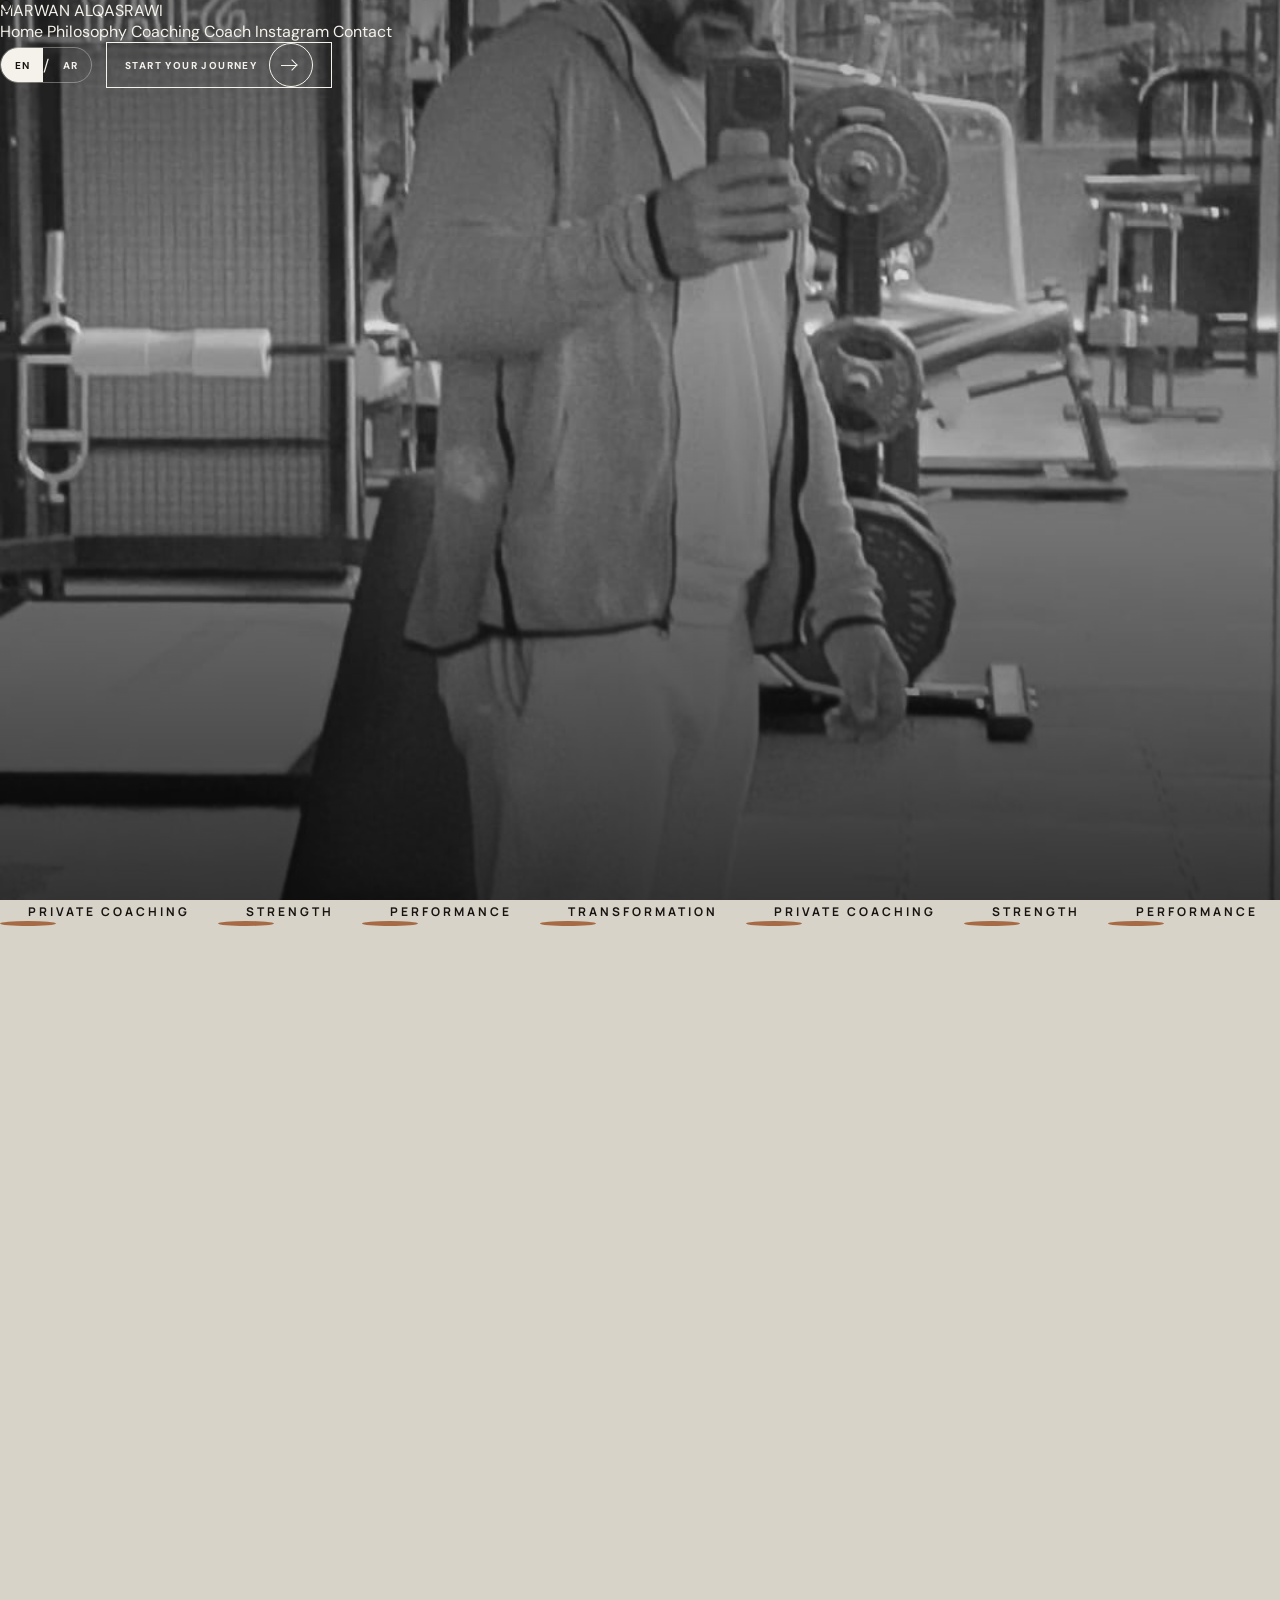
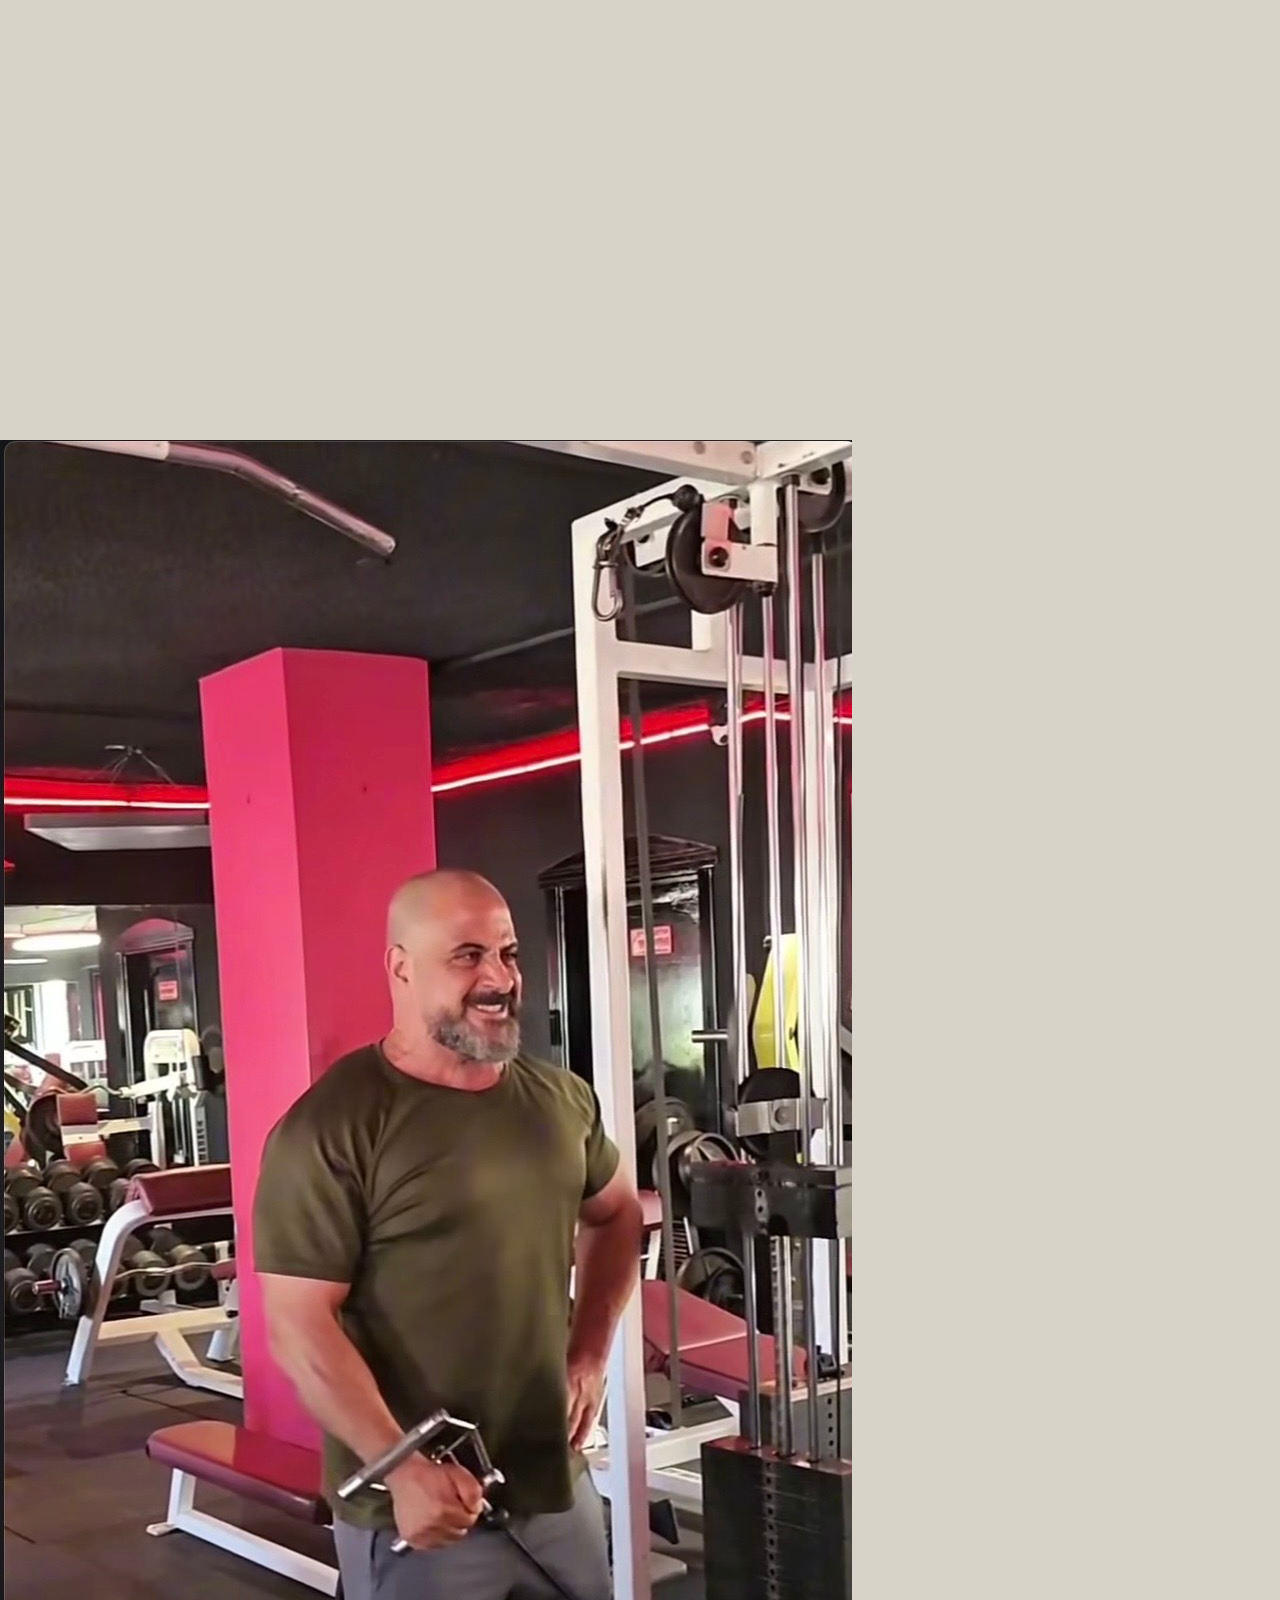
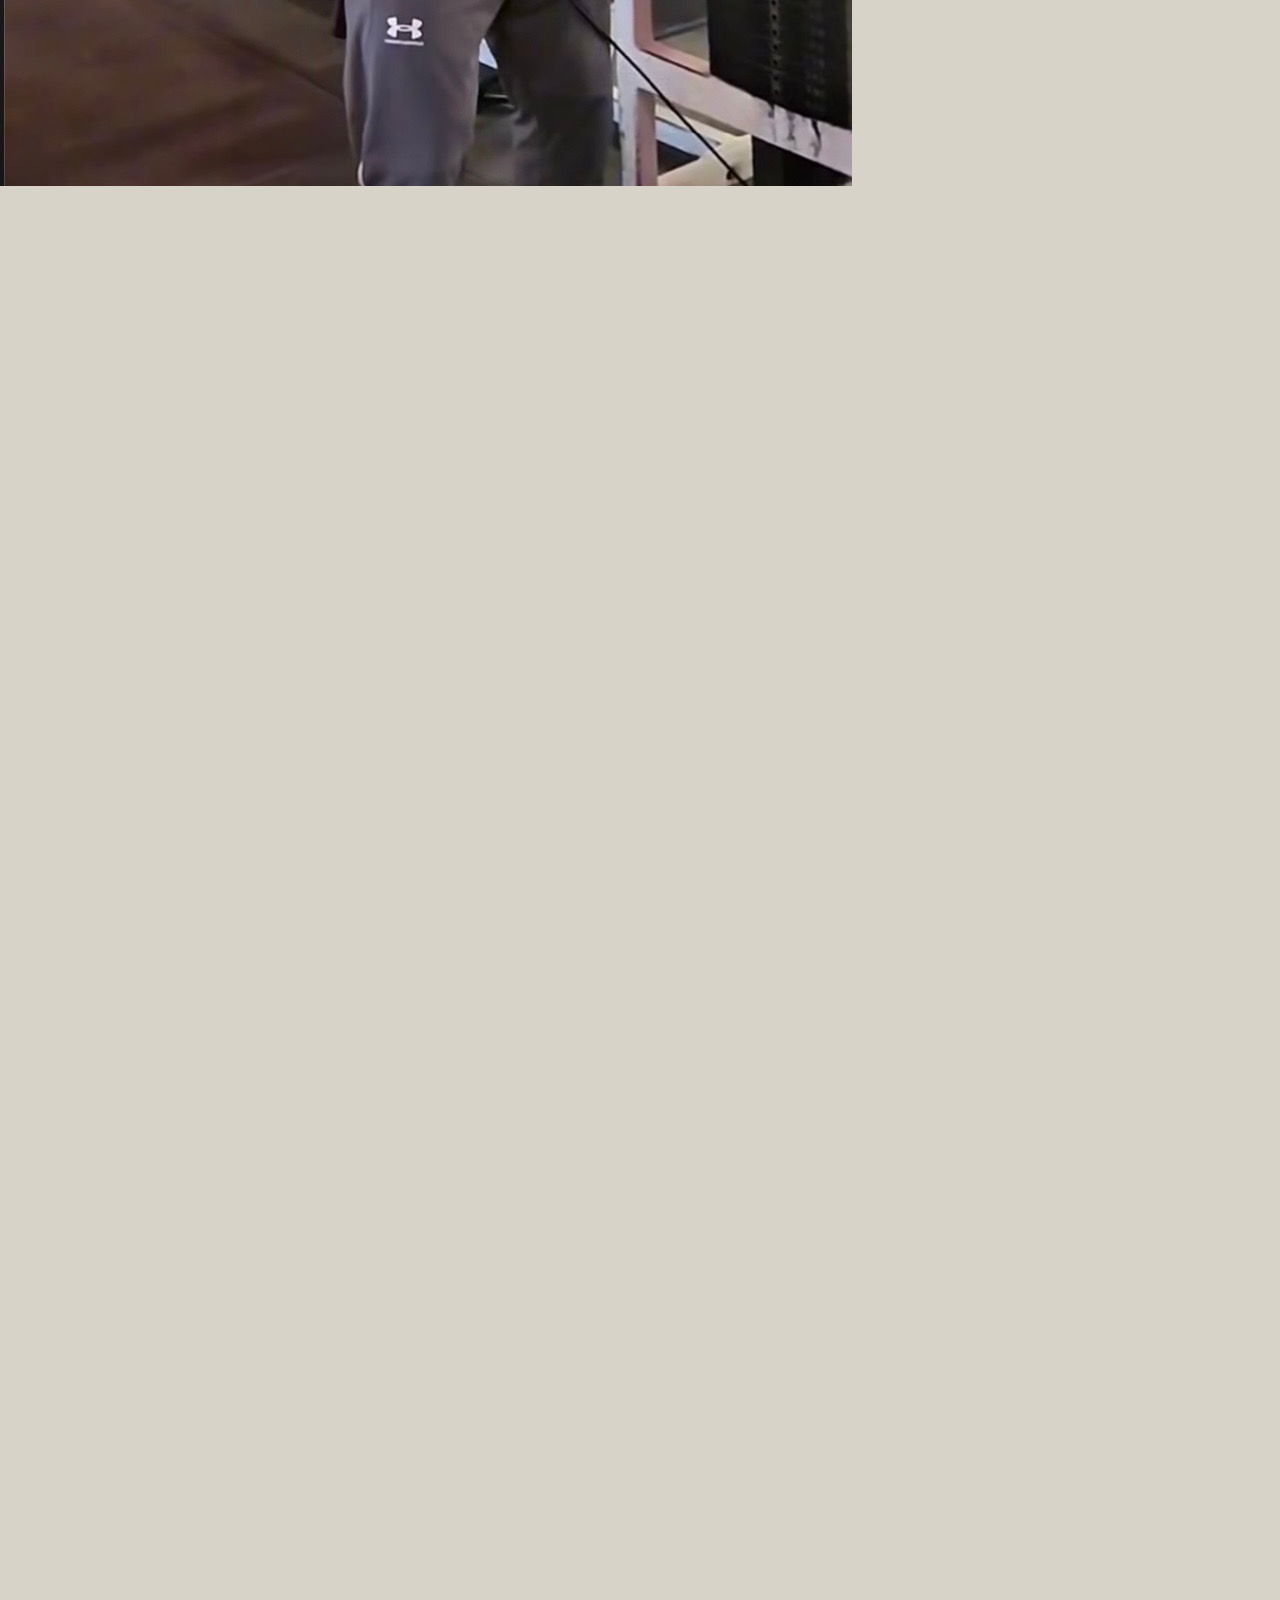
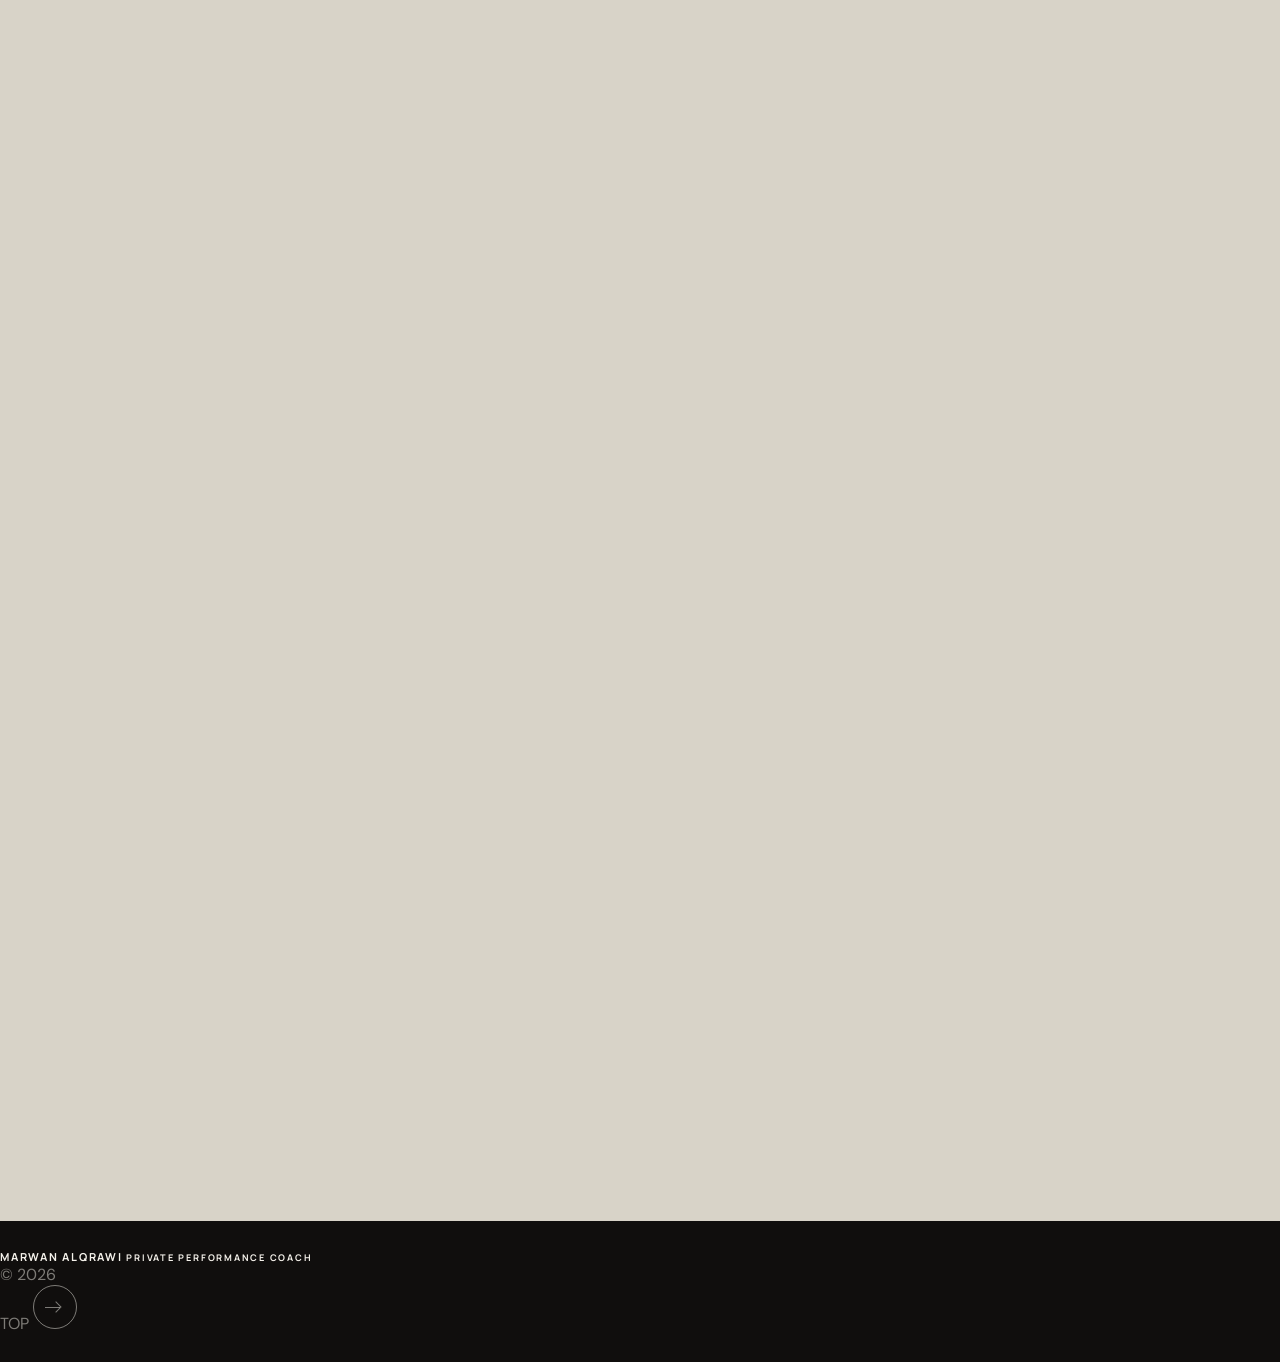
==== commit dae66026: "Create index.html" ====
--- a/index.html
+++ b/index.html
@@ -1,1051 +1,1555 @@
 <!DOCTYPE html>
 <html lang="en" dir="ltr">
+
 <head>
+
     <meta charset="UTF-8">
-    <meta name="viewport" content="width=device-width, initial-scale=1.0">
-
-    <title>Marwan Alqrawi | Private Performance Coach</title>
+
+    <meta
+        name="viewport"
+        content="width=device-width, initial-scale=1.0"
+    >
+
+    <title>Marwan Alqasrawi — Private Performance Coach</title>
 
     <meta
         name="description"
-        content="Marwan Alqrawi — private performance coaching, strength, personal training and transformation."
+        content="Marwan Alqrasawi — Private Performance Coach. Strength, performance, discipline and transformation."
     >
 
-    <link rel="stylesheet" href="style.css">
+    <meta
+        name="theme-color"
+        content="#d8d3c8"
+    >
+
+    <!-- =====================================================
+         FONTS
+         ===================================================== -->
+
+    <link
+        rel="preconnect"
+        href="https://fonts.googleapis.com"
+    >
+
+    <link
+        rel="preconnect"
+        href="https://fonts.gstatic.com"
+        crossorigin
+    >
+
+    <link
+        href="https://fonts.googleapis.com/css2?family=Cairo:wght@400;500;600;700&family=DM+Sans:wght@400;500;600;700&family=Manrope:wght@400;500;600;700;800&display=swap"
+        rel="stylesheet"
+    >
+
+    <!-- =====================================================
+         STYLESHEET
+         ===================================================== -->
+
+    <link
+        rel="stylesheet"
+        href="style.css"
+    >
+
 </head>
 
+
 <body>
 
-<!-- =====================================================
-     LOADER
-     ===================================================== -->
-
-<div class="loader" id="loader">
-    <div class="loader-inner">
-        <div class="loader-brand">MARWAN ALQRAWI</div>
-        <div class="loader-line"></div>
+
+    <!-- =====================================================
+         LOADER
+         ===================================================== -->
+
+    <div class="loader">
+
+        <div class="loader-inner">
+
+            <div class="loader-brand">
+                MARWAN ALQRAWI
+            </div>
+
+            <div class="loader-line">
+                <span></span>
+            </div>
+
+            <div class="loader-small">
+                PRIVATE PERFORMANCE COACH
+            </div>
+
+        </div>
+
     </div>
-</div>
-
-
-<!-- =====================================================
-     CUSTOM CURSOR
-     ===================================================== -->
-
-<div class="cursor" id="cursor"></div>
-
-
-<!-- =====================================================
-     NAVBAR
-     ===================================================== -->
-
-<header class="navbar" id="navbar">
-
-    <div class="nav-container">
-
-        <a href="#home" class="brand">
-            <span class="brand-mark"></span>
-            <span data-i18n="brand">MARWAN ALQRAWI</span>
-        </a>
-
-        <nav class="desktop-nav">
-
-            <a href="#home" data-i18n="nav_home">HOME</a>
-            <a href="#philosophy" data-i18n="nav_philosophy">PHILOSOPHY</a>
-            <a href="#programs" data-i18n="nav_coaching">COACHING</a>
-            <a href="#coach" data-i18n="nav_coach">COACH</a>
-            <a href="#instagram" data-i18n="nav_instagram">INSTAGRAM</a>
-            <a href="#contact" data-i18n="nav_contact">CONTACT</a>
-
-        </nav>
-
-        <div class="nav-actions">
-
-            <div class="language-switcher">
+
+
+    <!-- =====================================================
+         CUSTOM CURSOR
+         ===================================================== -->
+
+    <div class="cursor"></div>
+
+
+    <!-- =====================================================
+         NAVIGATION
+         ===================================================== -->
+
+    <header class="navbar">
+
+        <div class="nav-inner">
+
+
+            <!-- BRAND -->
+
+            <a
+                href="#home"
+                class="nav-brand"
+                aria-label="Marwan Alqrasawi Home"
+            >
+
+                <span
+                    data-i18n="brand"
+                >
+                    MARWAN ALQRAWI
+                </span>
+
+            </a>
+
+
+            <!-- DESKTOP NAV -->
+
+            <nav class="nav-links">
+
+                <a href="#home">
+                    <span data-i18n="nav_home">
+                        Home
+                    </span>
+                </a>
+
+                <a href="#philosophy">
+                    <span data-i18n="nav_philosophy">
+                        Philosophy
+                    </span>
+                </a>
+
+                <a href="#coaching">
+                    <span data-i18n="nav_coaching">
+                        Coaching
+                    </span>
+                </a>
+
+                <a href="#coach">
+                    <span data-i18n="nav_coach">
+                        Coach
+                    </span>
+                </a>
+
+                <a href="#instagram">
+                    <span data-i18n="nav_instagram">
+                        Instagram
+                    </span>
+                </a>
+
+                <a href="#contact">
+                    <span data-i18n="nav_contact">
+                        Contact
+                    </span>
+                </a>
+
+            </nav>
+
+
+            <!-- RIGHT SIDE -->
+
+            <div class="nav-actions">
+
+
+                <!-- LANGUAGE -->
+
+                <div class="language-switcher">
+
+                    <button
+                        class="language-btn active"
+                        type="button"
+                        data-lang="en"
+                        aria-pressed="true"
+                    >
+                        EN
+                    </button>
+
+                    <span class="language-divider">
+                        /
+                    </span>
+
+                    <button
+                        class="language-btn"
+                        type="button"
+                        data-lang="ar"
+                        aria-pressed="false"
+                    >
+                        AR
+                    </button>
+
+                </div>
+
+
+                <!-- CTA -->
+
+                <a
+                    href="#contact"
+                    class="nav-cta"
+                >
+
+                    <span data-i18n="nav_cta">
+                        Start Your Journey
+                    </span>
+
+                    <span class="premium-arrow"></span>
+
+                </a>
+
+
+                <!-- MOBILE BUTTON -->
 
                 <button
-                    class="language-btn active"
-                    data-lang="en"
+                    class="menu-toggle"
                     type="button"
-                    aria-label="Switch to English"
+                    aria-label="Open menu"
+                    aria-expanded="false"
                 >
-                    EN
+
+                    <span></span>
+                    <span></span>
+
                 </button>
 
-                <button
-                    class="language-btn"
-                    data-lang="ar"
-                    type="button"
-                    aria-label="Switch to Arabic"
+            </div>
+
+        </div>
+
+    </header>
+
+
+    <!-- =====================================================
+         MOBILE MENU
+         ===================================================== -->
+
+    <div class="mobile-menu">
+
+        <div class="mobile-menu-inner">
+
+
+            <nav class="mobile-nav">
+
+                <a href="#home">
+
+                    <span class="mobile-nav-number">
+                        01
+                    </span>
+
+                    <span data-i18n="nav_home">
+                        Home
+                    </span>
+
+                </a>
+
+
+                <a href="#philosophy">
+
+                    <span class="mobile-nav-number">
+                        02
+                    </span>
+
+                    <span data-i18n="nav_philosophy">
+                        Philosophy
+                    </span>
+
+                </a>
+
+
+                <a href="#coaching">
+
+                    <span class="mobile-nav-number">
+                        03
+                    </span>
+
+                    <span data-i18n="nav_coaching">
+                        Coaching
+                    </span>
+
+                </a>
+
+
+                <a href="#coach">
+
+                    <span class="mobile-nav-number">
+                        04
+                    </span>
+
+                    <span data-i18n="nav_coach">
+                        Coach
+                    </span>
+
+                </a>
+
+
+                <a href="#instagram">
+
+                    <span class="mobile-nav-number">
+                        05
+                    </span>
+
+                    <span data-i18n="nav_instagram">
+                        Instagram
+                    </span>
+
+                </a>
+
+
+                <a href="#contact">
+
+                    <span class="mobile-nav-number">
+                        06
+                    </span>
+
+                    <span data-i18n="nav_contact">
+                        Contact
+                    </span>
+
+                </a>
+
+            </nav>
+
+
+            <div class="mobile-menu-bottom">
+
+
+                <div class="mobile-language">
+
+                    <button
+                        class="mobile-language-btn active"
+                        type="button"
+                        data-lang="en"
+                        aria-pressed="true"
+                    >
+                        EN
+                    </button>
+
+                    <button
+                        class="mobile-language-btn"
+                        type="button"
+                        data-lang="ar"
+                        aria-pressed="false"
+                    >
+                        AR
+                    </button>
+
+                </div>
+
+
+                <div class="mobile-menu-caption">
+                    PRIVATE PERFORMANCE COACH
+                </div>
+
+            </div>
+
+        </div>
+
+    </div>
+
+
+    <main>
+
+
+        <!-- =================================================
+             HERO
+             ================================================= -->
+
+        <section
+            class="hero"
+            id="home"
+        >
+
+
+            <!-- VIDEO -->
+
+            <video
+                class="hero-video"
+                id="heroVideo"
+                autoplay
+                muted
+                playsinline
+                webkit-playsinline
+                loop
+                preload="auto"
+            >
+
+                <source
+                    src="hero-video.mp4"
+                    type="video/mp4"
                 >
-                    AR
-                </button>
+
+            </video>
+
+
+            <!-- FALLBACK IMAGE -->
+
+            <img
+                class="hero-image"
+                src="hero.jpg"
+                alt="Marwan Alqrasawi"
+            >
+
+
+            <!-- HERO OVERLAY -->
+
+            <div class="hero-overlay"></div>
+
+
+            <!-- HERO CONTENT -->
+
+            <div class="hero-content">
+
+                <div class="hero-eyebrow reveal">
+
+                    <span class="hero-eyebrow-line"></span>
+
+                    <span data-i18n="hero_eyebrow">
+                        PRIVATE PERFORMANCE COACH
+                    </span>
+
+                </div>
+
+
+                <h1 class="hero-title reveal">
+
+                    <span
+                        class="hero-title-line"
+                        data-i18n="hero_title_1"
+                    >
+                        DISCIPLINE
+                    </span>
+
+                    <span
+                        class="hero-title-line hero-title-indent"
+                        data-i18n="hero_title_2"
+                    >
+                        BUILDS
+                    </span>
+
+                    <span
+                        class="hero-title-line"
+                        data-i18n="hero_title_3"
+                    >
+                        DISTINCTION
+                    </span>
+
+                </h1>
+
+
+                <div class="hero-bottom reveal">
+
+
+                    <p
+                        class="hero-description"
+                        data-i18n="hero_description"
+                    >
+                        Private coaching built around strength,
+                        performance, discipline and long-term
+                        transformation.
+                    </p>
+
+
+                    <a
+                        href="#coaching"
+                        class="hero-link"
+                    >
+
+                        <span data-i18n="hero_link">
+                            Explore Coaching
+                        </span>
+
+                        <span class="premium-arrow"></span>
+
+                    </a>
+
+                </div>
 
             </div>
 
+
+            <!-- SCROLL INDICATOR -->
+
             <a
-                href="#contact"
-                class="nav-cta"
-                data-i18n="nav_cta"
+                href="#philosophy"
+                class="hero-scroll"
             >
-                WORK WITH ME
+
+                <span data-i18n="hero_scroll">
+                    Scroll to discover
+                </span>
+
+                <span class="hero-scroll-line"></span>
+
             </a>
 
+        </section>
+
+
+        <!-- =================================================
+             MARQUEE
+             ================================================= -->
+
+        <section class="marquee">
+
+            <div class="marquee-track">
+
+                <div class="marquee-item">
+
+                    <span data-i18n="marquee_1">
+                        PRIVATE COACHING
+                    </span>
+
+                    <span class="marquee-dot">
+                        •
+                    </span>
+
+                </div>
+
+
+                <div class="marquee-item">
+
+                    <span data-i18n="marquee_2">
+                        STRENGTH
+                    </span>
+
+                    <span class="marquee-dot">
+                        •
+                    </span>
+
+                </div>
+
+
+                <div class="marquee-item">
+
+                    <span data-i18n="marquee_3">
+                        PERFORMANCE
+                    </span>
+
+                    <span class="marquee-dot">
+                        •
+                    </span>
+
+                </div>
+
+
+                <div class="marquee-item">
+
+                    <span data-i18n="marquee_4">
+                        TRANSFORMATION
+                    </span>
+
+                    <span class="marquee-dot">
+                        •
+                    </span>
+
+                </div>
+
+
+                <div class="marquee-item">
+
+                    <span data-i18n="marquee_1">
+                        PRIVATE COACHING
+                    </span>
+
+                    <span class="marquee-dot">
+                        •
+                    </span>
+
+                </div>
+
+
+                <div class="marquee-item">
+
+                    <span data-i18n="marquee_2">
+                        STRENGTH
+                    </span>
+
+                    <span class="marquee-dot">
+                        •
+                    </span>
+
+                </div>
+
+
+                <div class="marquee-item">
+
+                    <span data-i18n="marquee_3">
+                        PERFORMANCE
+                    </span>
+
+                    <span class="marquee-dot">
+                        •
+                    </span>
+
+                </div>
+
+
+                <div class="marquee-item">
+
+                    <span data-i18n="marquee_4">
+                        TRANSFORMATION
+                    </span>
+
+                    <span class="marquee-dot">
+                        •
+                    </span>
+
+                </div>
+
+            </div>
+
+        </section>
+
+
+        <!-- =================================================
+             PHILOSOPHY
+             ================================================= -->
+
+        <section
+            class="philosophy section"
+            id="philosophy"
+        >
+
+            <div class="container">
+
+
+                <div class="section-top reveal">
+
+                    <span
+                        class="section-label"
+                        data-i18n="philosophy_label"
+                    >
+                        01 — PHILOSOPHY
+                    </span>
+
+                    <span
+                        class="section-title-small"
+                        data-i18n="philosophy_title"
+                    >
+                        THE STANDARD
+                    </span>
+
+                </div>
+
+
+                <div class="philosophy-grid">
+
+
+                    <div class="philosophy-copy reveal">
+
+
+                        <h2
+                            class="section-heading"
+                            data-i18n="philosophy_heading"
+                        >
+                            Train with intention.
+                        </h2>
+
+
+                        <p
+                            class="section-text"
+                            data-i18n="philosophy_text"
+                        >
+                            Every session has a purpose.
+                            Every movement has a reason.
+                            Coaching is not about chasing
+                            temporary results — it is about
+                            building strength, confidence and
+                            discipline that stay with you.
+                        </p>
+
+
+                        <a
+                            href="#coaching"
+                            class="text-link"
+                        >
+
+                            <span data-i18n="philosophy_link">
+                                Discover the philosophy
+                            </span>
+
+                            <span class="premium-arrow"></span>
+
+                        </a>
+
+                    </div>
+
+
+                    <div
+                        class="philosophy-image-wrap reveal"
+                        data-tilt
+                    >
+
+                        <img
+                            src="philosophy.jpg"
+                            alt="Private coaching"
+                            class="philosophy-image"
+                        >
+
+                        <div class="image-caption">
+
+                            <span data-i18n="philosophy_caption">
+                                PRECISION OVER EGO
+                            </span>
+
+                        </div>
+
+                    </div>
+
+                </div>
+
+            </div>
+
+        </section>
+
+
+        <!-- =================================================
+             EXPERIENCE / STAT
+             ================================================= -->
+
+        <section class="experience section-dark">
+
+            <div class="experience-background"></div>
+
+            <div class="container">
+
+                <div class="experience-inner">
+
+
+                    <div class="experience-small reveal">
+
+                        <span data-i18n="experience_small">
+                            SINCE 2009
+                        </span>
+
+                    </div>
+
+
+                    <div class="experience-number reveal">
+
+                        16
+
+                    </div>
+
+
+                    <div
+                        class="experience-title reveal"
+                        data-i18n="experience_title"
+                    >
+                        A STANDARD BUILT OVER TIME
+                    </div>
+
+                </div>
+
+            </div>
+
+        </section>
+
+
+        <!-- =================================================
+             COACHING MENU
+             ================================================= -->
+
+        <section
+            class="coaching section"
+            id="coaching"
+        >
+
+            <div class="container">
+
+
+                <div class="section-top reveal">
+
+                    <span
+                        class="section-label"
+                        data-i18n="programs_label"
+                    >
+                        02 — COACHING MENU
+                    </span>
+
+                    <span
+                        class="section-title-small"
+                        data-i18n="programs_title"
+                    >
+                        PRIVATE COACHING
+                    </span>
+
+                </div>
+
+
+                <div class="programs-intro reveal">
+
+                    <p data-i18n="programs_intro">
+                        Focused coaching designed around
+                        your goals, your performance and
+                        your progression.
+                    </p>
+
+                </div>
+
+
+                <div class="programs-grid">
+
+
+                    <!-- PROGRAM 01 -->
+
+                    <article
+                        class="program-card reveal"
+                        data-tilt
+                    >
+
+                        <div class="program-number">
+                            <span data-i18n="service_1_number">
+                                01
+                            </span>
+                        </div>
+
+
+                        <div class="program-image-wrap">
+
+                            <img
+                                src="training-01.jpg"
+                                alt="Personal Training"
+                                class="program-image"
+                            >
+
+                        </div>
+
+
+                        <div class="program-content">
+
+                            <h3
+                                data-i18n="service_1_title"
+                            >
+                                PERSONAL TRAINING
+                            </h3>
+
+                            <p
+                                data-i18n="service_1_text"
+                            >
+                                One-to-one coaching with
+                                structured sessions built
+                                around your individual goals
+                                and ability.
+                            </p>
+
+                            <span class="program-arrow premium-arrow"></span>
+
+                        </div>
+
+                    </article>
+
+
+                    <!-- PROGRAM 02 -->
+
+                    <article
+                        class="program-card reveal"
+                        data-tilt
+                    >
+
+                        <div class="program-number">
+                            <span data-i18n="service_2_number">
+                                02
+                            </span>
+                        </div>
+
+
+                        <div class="program-image-wrap">
+
+                            <img
+                                src="training-02.jpg"
+                                alt="Strength Coaching"
+                                class="program-image"
+                            >
+
+                        </div>
+
+
+                        <div class="program-content">
+
+                            <h3
+                                data-i18n="service_2_title"
+                            >
+                                STRENGTH COACHING
+                            </h3>
+
+                            <p
+                                data-i18n="service_2_text"
+                            >
+                                Progressive strength
+                                development focused on
+                                technique, control and
+                                measurable performance.
+                            </p>
+
+                            <span class="program-arrow premium-arrow"></span>
+
+                        </div>
+
+                    </article>
+
+
+                    <!-- PROGRAM 03 -->
+
+                    <article
+                        class="program-card reveal"
+                        data-tilt
+                    >
+
+                        <div class="program-number">
+                            <span data-i18n="service_3_number">
+                                03
+                            </span>
+                        </div>
+
+
+                        <div class="program-image-wrap">
+
+                            <img
+                                src="training-03.jpg"
+                                alt="Performance Coaching"
+                                class="program-image"
+                            >
+
+                        </div>
+
+
+                        <div class="program-content">
+
+                            <h3
+                                data-i18n="service_3_title"
+                            >
+                                PERFORMANCE COACHING
+                            </h3>
+
+                            <p
+                                data-i18n="service_3_text"
+                            >
+                                Performance-driven training
+                                designed to improve movement,
+                                athletic ability and physical
+                                capacity.
+                            </p>
+
+                            <span class="program-arrow premium-arrow"></span>
+
+                        </div>
+
+                    </article>
+
+
+                    <!-- PROGRAM 04 -->
+
+                    <article
+                        class="program-card program-card-featured reveal"
+                        data-tilt
+                    >
+
+                        <div class="program-number">
+                            <span data-i18n="service_4_number">
+                                04
+                            </span>
+                        </div>
+
+
+                        <div class="program-featured-content">
+
+                            <div class="program-featured-mark">
+                                M
+                            </div>
+
+
+                            <h3
+                                data-i18n="service_4_title"
+                            >
+                                TRANSFORMATION
+                            </h3>
+
+
+                            <p
+                                data-i18n="service_4_text"
+                            >
+                                A complete coaching approach
+                                built around consistency,
+                                discipline and sustainable
+                                progress.
+                            </p>
+
+
+                            <span class="program-arrow premium-arrow"></span>
+
+                        </div>
+
+                    </article>
+
+                </div>
+
+            </div>
+
+        </section>
+
+
+        <!-- =================================================
+             STATEMENT
+             ================================================= -->
+
+        <section class="statement">
+
+            <div class="statement-bg">
+
+                <img
+                    src="statement.jpg"
+                    alt=""
+                    aria-hidden="true"
+                >
+
+            </div>
+
+
+            <div class="statement-overlay"></div>
+
+
+            <div class="statement-content">
+
+
+                <div
+                    class="statement-label reveal"
+                    data-i18n="statement_label"
+                >
+                    THE MINDSET
+                </div>
+
+
+                <h2
+                    class="statement-title reveal"
+                    data-i18n="statement_title"
+                >
+                    YOUR STANDARD<br>
+                    DEFINES YOUR RESULT.
+                </h2>
+
+            </div>
+
+        </section>
+
+
+        <!-- =================================================
+             COACH
+             ================================================= -->
+
+        <section
+            class="coach section"
+            id="coach"
+        >
+
+            <div class="container">
+
+
+                <div class="section-top reveal">
+
+                    <span
+                        class="section-label"
+                        data-i18n="coach_label"
+                    >
+                        03 — THE COACH
+                    </span>
+
+                    <span
+                        class="section-title-small"
+                        data-i18n="coach_role"
+                    >
+                        PRIVATE PERFORMANCE COACH
+                    </span>
+
+                </div>
+
+
+                <div class="coach-grid">
+
+
+                    <div
+                        class="coach-image-wrap reveal"
+                        data-tilt
+                    >
+
+                        <img
+                            src="trainer.jpg"
+                            alt="Marwan Alqrasawi"
+                            class="coach-image"
+                        >
+
+                    </div>
+
+
+                    <div class="coach-copy reveal">
+
+
+                        <h2
+                            class="section-heading"
+                            data-i18n="coach_title"
+                        >
+                            COACHING WITH PURPOSE
+                        </h2>
+
+
+                        <p
+                            class="section-text"
+                            data-i18n="coach_text"
+                        >
+                            Marwan Alqrasawi approaches
+                            coaching through structure,
+                            discipline and attention to
+                            detail — creating an environment
+                            where every session moves you
+                            forward.
+                        </p>
+
+
+                        <div class="credentials">
+
+
+                            <div class="credential">
+
+                                <span class="credential-number">
+                                    01
+                                </span>
+
+                                <span
+                                    data-i18n="credential_1"
+                                >
+                                    PRIVATE COACHING
+                                </span>
+
+                            </div>
+
+
+                            <div class="credential">
+
+                                <span class="credential-number">
+                                    02
+                                </span>
+
+                                <span
+                                    data-i18n="credential_2"
+                                >
+                                    PERFORMANCE
+                                </span>
+
+                            </div>
+
+
+                            <div class="credential">
+
+                                <span class="credential-number">
+                                    03
+                                </span>
+
+                                <span
+                                    data-i18n="credential_3"
+                                >
+                                    STRENGTH
+                                </span>
+
+                            </div>
+
+
+                        </div>
+
+                    </div>
+
+                </div>
+
+            </div>
+
+        </section>
+
+
+        <!-- =================================================
+             INSTAGRAM
+             ================================================= -->
+
+        <section
+            class="instagram section"
+            id="instagram"
+        >
+
+            <div class="container">
+
+
+                <div class="section-top reveal">
+
+                    <span
+                        class="section-label"
+                        data-i18n="instagram_label"
+                    >
+                        04 — FOLLOW THE JOURNEY
+                    </span>
+
+                    <a
+                        href="https://www.instagram.com/marwanalqasrawi/"
+                        target="_blank"
+                        rel="noopener noreferrer"
+                        class="section-external-link"
+                    >
+
+                        <span data-i18n="instagram_link">
+                            View Instagram
+                        </span>
+
+                        <span class="premium-arrow"></span>
+
+                    </a>
+
+                </div>
+
+
+                <h2
+                    class="instagram-title reveal"
+                    data-i18n="instagram_title"
+                >
+                    THE COACHING<br>
+                    IN MOTION
+                </h2>
+
+
+                <div class="instagram-grid">
+
+
+                    <a
+                        href="https://www.instagram.com/marwanalqasrawi/"
+                        target="_blank"
+                        rel="noopener noreferrer"
+                        class="instagram-item instagram-item-large reveal"
+                        data-tilt
+                    >
+
+                        <img
+                            src="gallery-01.jpg"
+                            alt="Marwan Alqrasawi training"
+                        >
+
+                        <div class="instagram-overlay">
+
+                            <span>
+                                @MARWANALQRAWI
+                            </span>
+
+                            <span class="premium-arrow"></span>
+
+                        </div>
+
+                    </a>
+
+
+                    <a
+                        href="https://www.instagram.com/marwanalqasrawi/"
+                        target="_blank"
+                        rel="noopener noreferrer"
+                        class="instagram-item reveal"
+                        data-tilt
+                    >
+
+                        <img
+                            src="gallery-02.jpg"
+                            alt="Private coaching"
+                        >
+
+                        <div class="instagram-overlay">
+
+                            <span>
+                                @MARWANALQRAWI
+                            </span>
+
+                            <span class="premium-arrow"></span>
+
+                        </div>
+
+                    </a>
+
+
+                    <a
+                        href="https://www.instagram.com/marwanalqasrawi/"
+                        target="_blank"
+                        rel="noopener noreferrer"
+                        class="instagram-item reveal"
+                        data-tilt
+                    >
+
+                        <img
+                            src="gallery-03.jpg"
+                            alt="Strength training"
+                        >
+
+                        <div class="instagram-overlay">
+
+                            <span>
+                                @MARWANALQRAWI
+                            </span>
+
+                            <span class="premium-arrow"></span>
+
+                        </div>
+
+                    </a>
+
+
+                    <a
+                        href="https://www.instagram.com/marwanalqasrawi/"
+                        target="_blank"
+                        rel="noopener noreferrer"
+                        class="instagram-item reveal"
+                        data-tilt
+                    >
+
+                        <img
+                            src="gallery-04.jpg"
+                            alt="Performance coaching"
+                        >
+
+                        <div class="instagram-overlay">
+
+                            <span>
+                                @MARWANALQRAWI
+                            </span>
+
+                            <span class="premium-arrow"></span>
+
+                        </div>
+
+                    </a>
+
+
+                    <a
+                        href="https://www.instagram.com/marwanalqasrawi/"
+                        target="_blank"
+                        rel="noopener noreferrer"
+                        class="instagram-item reveal"
+                        data-tilt
+                    >
+
+                        <img
+                            src="gallery-05.jpg"
+                            alt="Training"
+                        >
+
+                        <div class="instagram-overlay">
+
+                            <span>
+                                @MARWANALQRAWI
+                            </span>
+
+                            <span class="premium-arrow"></span>
+
+                        </div>
+
+                    </a>
+
+                </div>
+
+            </div>
+
+        </section>
+
+
+        <!-- =================================================
+             CONTACT
+             ================================================= -->
+
+        <section
+            class="contact section-dark"
+            id="contact"
+        >
+
+            <div class="contact-bg"></div>
+
+
+            <div class="container">
+
+
+                <div class="contact-inner">
+
+
+                    <div class="contact-heading reveal">
+
+                        <span
+                            class="section-label"
+                        >
+                            PRIVATE COACHING
+                        </span>
+
+
+                        <h2
+                            data-i18n="contact_title"
+                        >
+                            READY TO<br>
+                            RAISE YOUR<br>
+                            STANDARD?
+                        </h2>
+
+                    </div>
+
+
+                    <div class="contact-actions reveal">
+
+
+                        <!-- WHATSAPP -->
+
+                        <a
+                            href="https://wa.me/962780666720"
+                            target="_blank"
+                            rel="noopener noreferrer"
+                            class="contact-link"
+                            data-whatsapp
+                        >
+
+                            <div class="contact-link-text">
+
+                                <span
+                                    class="contact-link-label"
+                                    data-i18n="whatsapp_label"
+                                >
+                                    WHATSAPP
+                                </span>
+
+                                <span class="contact-link-value">
+                                    +962 78 066 6720
+                                </span>
+
+                            </div>
+
+
+                            <span class="premium-arrow"></span>
+
+                        </a>
+
+
+                        <!-- INSTAGRAM -->
+
+                        <a
+                            href="https://www.instagram.com/marwanalqrasawi/"
+                            target="_blank"
+                            rel="noopener noreferrer"
+                            class="contact-link"
+                            data-instagram
+                        >
+
+                            <div class="contact-link-text">
+
+                                <span
+                                    class="contact-link-label"
+                                    data-i18n="instagram_contact_label"
+                                >
+                                    INSTAGRAM
+                                </span>
+
+                                <span class="contact-link-value">
+                                    @marwanalqrasawi
+                                </span>
+
+                            </div>
+
+
+                            <span class="premium-arrow"></span>
+
+                        </a>
+
+
+                    </div>
+
+
+                    <div class="contact-location reveal">
+
+                        <span class="contact-location-line"></span>
+
+                        <span data-i18n="contact_location">
+                            AMMAN, JORDAN
+                        </span>
+
+                    </div>
+
+                </div>
+
+            </div>
+
+        </section>
+
+    </main>
+
+
+    <!-- =====================================================
+         FOOTER
+         ===================================================== -->
+
+    <footer class="footer">
+
+        <div class="container">
+
+            <div class="footer-inner">
+
+
+                <div class="footer-brand">
+
+                    <span>
+                        MARWAN ALQRAWI
+                    </span>
+
+                    <small
+                        data-i18n="footer_copy"
+                    >
+                        PRIVATE PERFORMANCE COACH
+                    </small>
+
+                </div>
+
+
+                <div class="footer-center">
+
+                    <span>
+                        © 2026
+                    </span>
+
+                </div>
+
+
+                <a
+                    href="#home"
+                    class="footer-back"
+                >
+
+                    <span>
+                        TOP
+                    </span>
+
+                    <span class="premium-arrow"></span>
+
+                </a>
+
+            </div>
+
         </div>
 
-        <button
-            class="menu-toggle"
-            id="menuToggle"
-            type="button"
-            aria-label="Open menu"
-            aria-expanded="false"
-        >
-            <span></span>
-            <span></span>
-        </button>
-
-    </div>
-
-</header>
-
-
-<!-- =====================================================
-     MOBILE MENU
-     ===================================================== -->
-
-<div class="mobile-menu" id="mobileMenu">
-
-    <nav class="mobile-nav">
-
-        <a href="#home" data-i18n="nav_home">HOME</a>
-        <a href="#philosophy" data-i18n="nav_philosophy">PHILOSOPHY</a>
-        <a href="#programs" data-i18n="nav_coaching">COACHING</a>
-        <a href="#coach" data-i18n="nav_coach">COACH</a>
-        <a href="#instagram" data-i18n="nav_instagram">INSTAGRAM</a>
-        <a href="#contact" data-i18n="nav_contact">CONTACT</a>
-
-    </nav>
-
-    <div class="mobile-language">
-
-        <button
-            class="mobile-language-btn active"
-            data-lang="en"
-            type="button"
-        >
-            ENGLISH
-        </button>
-
-        <button
-            class="mobile-language-btn"
-            data-lang="ar"
-            type="button"
-        >
-            العربية
-        </button>
-
-    </div>
-
-    <a
-        href="#contact"
-        class="mobile-cta"
-        data-i18n="nav_cta"
-    >
-        WORK WITH ME
-    </a>
-
-</div>
-
-
-<!-- =====================================================
-     HERO
-     ===================================================== -->
-
-<main>
-
-<section class="hero" id="home">
-
-    <div class="hero-media">
-
-        <video
-            class="hero-video"
-            id="heroVideo"
-            autoplay
-            muted
-            playsinline
-            webkit-playsinline
-            loop
-            preload="auto"
-        >
-            <source src="hero-video.mp4" type="video/mp4">
-        </video>
-
-        <img
-            class="hero-image"
-            src="hero.jpg"
-            alt="Marwan Alqrawi"
-        >
-
-    </div>
-
-    <div class="hero-overlay"></div>
-    <div class="hero-grain"></div>
-
-    <div class="hero-content">
-
-        <div class="hero-eyebrow">
-            <span data-i18n="hero_eyebrow">
-                PRIVATE PERFORMANCE COACH
-            </span>
-        </div>
-
-        <h1 class="hero-title">
-            <span data-i18n="hero_title_1">BUILD</span>
-            <br>
-            <span data-i18n="hero_title_2">WITH</span>
-            <br>
-            <span data-i18n="hero_title_3">PURPOSE.</span>
-        </h1>
-
-        <div class="hero-bottom">
-
-            <p
-                class="hero-description"
-                data-i18n="hero_description"
-            >
-                Focused coaching built around strength, performance,
-                discipline and long-term progress.
-            </p>
-
-            <a
-                href="#programs"
-                class="hero-link"
-            >
-                <span data-i18n="hero_link">
-                    EXPLORE COACHING
-                </span>
-
-                <span class="premium-arrow"></span>
-            </a>
-
-        </div>
-
-        <div class="hero-scroll">
-
-            <span data-i18n="hero_scroll">
-                SCROLL TO EXPLORE
-            </span>
-
-            <span class="scroll-line"></span>
-
-        </div>
-
-        <div class="hero-index">
-            01 / 06
-        </div>
-
-    </div>
-
-</section>
-
-
-<!-- =====================================================
-     MARQUEE
-     ===================================================== -->
-
-<section class="marquee-section">
-
-    <div class="marquee">
-
-        <div class="marquee-track">
-
-            <span data-i18n="marquee_1">STRENGTH</span>
-            <i class="marquee-dot"></i>
-
-            <span data-i18n="marquee_2">PERFORMANCE</span>
-            <i class="marquee-dot"></i>
-
-            <span data-i18n="marquee_3">DISCIPLINE</span>
-            <i class="marquee-dot"></i>
-
-            <span data-i18n="marquee_4">PROGRESS</span>
-            <i class="marquee-dot"></i>
-
-            <span data-i18n="marquee_1">STRENGTH</span>
-            <i class="marquee-dot"></i>
-
-            <span data-i18n="marquee_2">PERFORMANCE</span>
-            <i class="marquee-dot"></i>
-
-            <span data-i18n="marquee_3">DISCIPLINE</span>
-            <i class="marquee-dot"></i>
-
-            <span data-i18n="marquee_4">PROGRESS</span>
-            <i class="marquee-dot"></i>
-
-        </div>
-
-    </div>
-
-</section>
-
-
-<!-- =====================================================
-     PHILOSOPHY
-     ===================================================== -->
-
-<section
-    class="section philosophy-section"
-    id="philosophy"
->
-
-    <div class="section-container">
-
-        <div class="section-heading reveal">
-
-            <div class="section-number">
-                01
-            </div>
-
-            <div>
-
-                <div
-                    class="section-label"
-                    data-i18n="philosophy_label"
-                >
-                    THE PHILOSOPHY
-                </div>
-
-                <h2 data-i18n="philosophy_title">
-                    TRAIN WITH INTENTION.
-                </h2>
-
-            </div>
-
-        </div>
-
-
-        <div class="philosophy-grid">
-
-            <div class="philosophy-copy reveal">
-
-                <h3 data-i18n="philosophy_heading">
-                    Training is more than movement.
-                    It is a standard you choose to live by.
-                </h3>
-
-                <p data-i18n="philosophy_text">
-                    Every session has a purpose. Every movement has
-                    intention. The goal is not simply to train harder,
-                    but to train smarter and build lasting performance.
-                </p>
-
-                <a
-                    href="#programs"
-                    class="text-link"
-                >
-
-                    <span data-i18n="philosophy_link">
-                        VIEW COACHING
-                    </span>
-
-                    <span class="premium-arrow"></span>
-
-                </a>
-
-            </div>
-
-
-            <div class="philosophy-image reveal">
-
-                <div class="image-frame">
-
-                    <img
-                        src="philosophy.jpg"
-                        alt="Training philosophy"
-                        loading="lazy"
-                    >
-
-                    <div
-                        class="image-caption"
-                        data-i18n="philosophy_caption"
-                    >
-                        PURPOSE / PERFORMANCE
-                    </div>
-
-                </div>
-
-            </div>
-
-        </div>
-
-    </div>
-
-</section>
-
-
-<!-- =====================================================
-     EXPERIENCE
-     ===================================================== -->
-
-<section class="stats-section">
-
-    <div class="stats-container">
-
-        <div class="stat reveal">
-
-            <div class="stat-number">
-                16
-            </div>
-
-            <div class="stat-copy">
-
-                <strong data-i18n="experience_small">
-                    SINCE 2009
-                </strong>
-
-                <span data-i18n="experience_title">
-                    YEARS OF EXPERIENCE
-                </span>
-
-            </div>
-
-        </div>
-
-    </div>
-
-</section>
-
-
-<!-- =====================================================
-     COACHING MENU
-     ===================================================== -->
-
-<section
-    class="section programs-section"
-    id="programs"
->
-
-    <div class="section-container">
-
-        <div class="section-heading reveal">
-
-            <div class="section-number">
-                02
-            </div>
-
-            <div>
-
-                <div
-                    class="section-label"
-                    data-i18n="programs_label"
-                >
-                    COACHING MENU
-                </div>
-
-                <h2 data-i18n="programs_title">
-                    CHOOSE YOUR DIRECTION.
-                </h2>
-
-            </div>
-
-        </div>
-
-
-        <p
-            class="programs-intro reveal"
-            data-i18n="programs_intro"
-        >
-            Every coaching path is designed around your goals,
-            your current level and the standard you want to reach.
-        </p>
-
-
-        <div class="programs-grid">
-
-
-            <!-- PERSONAL TRAINING -->
-
-            <a
-                href="#contact"
-                class="program-card reveal"
-                data-tilt
-            >
-
-                <div class="program-image">
-
-                    <img
-                        src="training-01.jpg"
-                        alt="Personal training"
-                        loading="lazy"
-                    >
-
-                </div>
-
-                <div class="program-content">
-
-                    <div
-                        class="program-top"
-                        data-i18n="service_1_number"
-                    >
-                        01
-                    </div>
-
-                    <h3 data-i18n="service_1_title">
-                        PERSONAL TRAINING
-                    </h3>
-
-                    <p data-i18n="service_1_text">
-                        Focused one-to-one coaching built around
-                        your goals, movement and progress.
-                    </p>
-
-                </div>
-
-                <span class="premium-arrow"></span>
-
-            </a>
-
-
-            <!-- STRENGTH -->
-
-            <a
-                href="#contact"
-                class="program-card reveal"
-                data-tilt
-            >
-
-                <div class="program-image">
-
-                    <img
-                        src="training-02.jpg"
-                        alt="Strength coaching"
-                        loading="lazy"
-                    >
-
-                </div>
-
-                <div class="program-content">
-
-                    <div
-                        class="program-top"
-                        data-i18n="service_2_number"
-                    >
-                        02
-                    </div>
-
-                    <h3 data-i18n="service_2_title">
-                        STRENGTH COACHING
-                    </h3>
-
-                    <p data-i18n="service_2_text">
-                        Structured training designed to build
-                        strength, control and physical capacity.
-                    </p>
-
-                </div>
-
-                <span class="premium-arrow"></span>
-
-            </a>
-
-
-            <!-- PERFORMANCE -->
-
-            <a
-                href="#contact"
-                class="program-card reveal"
-                data-tilt
-            >
-
-                <div class="program-image">
-
-                    <img
-                        src="training-03.jpg"
-                        alt="Performance coaching"
-                        loading="lazy"
-                    >
-
-                </div>
-
-                <div class="program-content">
-
-                    <div
-                        class="program-top"
-                        data-i18n="service_3_number"
-                    >
-                        03
-                    </div>
-
-                    <h3 data-i18n="service_3_title">
-                        PERFORMANCE COACHING
-                    </h3>
-
-                    <p data-i18n="service_3_text">
-                        Develop physical performance through
-                        purposeful programming and consistent work.
-                    </p>
-
-                </div>
-
-                <span class="premium-arrow"></span>
-
-            </a>
-
-
-            <!-- TRANSFORMATION -->
-
-            <a
-                href="#contact"
-                class="program-card no-image reveal"
-                data-tilt
-            >
-
-                <div class="program-content">
-
-                    <div
-                        class="program-top"
-                        data-i18n="service_4_number"
-                    >
-                        04
-                    </div>
-
-                    <h3 data-i18n="service_4_title">
-                        TRANSFORMATION
-                    </h3>
-
-                    <p data-i18n="service_4_text">
-                        A focused coaching path built around
-                        sustainable progress, discipline and consistency.
-                    </p>
-
-                </div>
-
-                <span class="premium-arrow"></span>
-
-            </a>
-
-        </div>
-
-    </div>
-
-</section>
-
-
-<!-- =====================================================
-     STATEMENT
-     ===================================================== -->
-
-<section class="statement-section">
-
-    <div class="statement-image">
-
-        <img
-            src="statement.jpg"
-            alt="Marwan Alqrawi training"
-            loading="lazy"
-        >
-
-    </div>
-
-    <div class="statement-overlay"></div>
-
-    <div class="statement-content reveal">
-
-        <div
-            class="statement-label"
-            data-i18n="statement_label"
-        >
-            THE STANDARD
-        </div>
-
-        <h2 data-i18n="statement_title">
-            DISCIPLINE
-            <br>
-            CREATES
-            <br>
-            FREEDOM.
-        </h2>
-
-    </div>
-
-</section>
-
-
-<!-- =====================================================
-     COACH
-     ===================================================== -->
-
-<section
-    class="section coach-section"
-    id="coach"
->
-
-    <div class="section-container">
-
-        <div class="section-heading reveal">
-
-            <div class="section-number">
-                03
-            </div>
-
-            <div>
-
-                <div
-                    class="section-label"
-                    data-i18n="coach_label"
-                >
-                    THE COACH
-                </div>
-
-                <h2 data-i18n="coach_title">
-                    EXPERIENCE.
-                    <br>
-                    DISCIPLINE.
-                    <br>
-                    PURPOSE.
-                </h2>
-
-            </div>
-
-        </div>
-
-
-        <div class="coach-grid">
-
-            <div class="coach-image reveal">
-
-                <img
-                    src="trainer.jpg"
-                    alt="Marwan Alqrawi"
-                    loading="lazy"
-                >
-
-            </div>
-
-
-            <div class="coach-copy reveal">
-
-                <div
-                    class="coach-role"
-                    data-i18n="coach_role"
-                >
-                    PRIVATE PERFORMANCE COACH
-                </div>
-
-                <h2>
-                    MARWAN
-                    <br>
-                    ALQRAWI
-                </h2>
-
-                <p data-i18n="coach_text">
-                    A coaching approach centered around
-                    purposeful training, consistency and
-                    meaningful progress.
-                </p>
-
-                <div class="coach-credentials">
-
-                    <span data-i18n="credential_1">
-                        SINCE 2009
-                    </span>
-
-                    <span data-i18n="credential_2">
-                        PRIVATE COACHING
-                    </span>
-
-                    <span data-i18n="credential_3">
-                        PERFORMANCE
-                    </span>
-
-                </div>
-
-            </div>
-
-        </div>
-
-    </div>
-
-</section>
-
-
-<!-- =====================================================
-     INSTAGRAM
-     ===================================================== -->
-
-<section
-    class="section instagram-section"
-    id="instagram"
->
-
-    <div class="section-container">
-
-        <div class="instagram-header reveal">
-
-            <div>
-
-                <div
-                    class="section-label"
-                    data-i18n="instagram_label"
-                >
-                    FOLLOW THE WORK
-                </div>
-
-                <h2 data-i18n="instagram_title">
-                    INSTAGRAM.
-                </h2>
-
-            </div>
-
-            <a
-                href="https://www.instagram.com/marwanalqasrawi/"
-                target="_blank"
-                rel="noopener noreferrer"
-                class="instagram-link"
-            >
-
-                <span data-i18n="instagram_link">
-                    VISIT INSTAGRAM
-                </span>
-
-                <span class="premium-arrow"></span>
-
-            </a>
-
-        </div>
-
-
-        <div class="instagram-grid">
-
-            <a
-                href="https://www.instagram.com/marwanalqasrawi/"
-                target="_blank"
-                rel="noopener noreferrer"
-                class="instagram-item instagram-item-large reveal"
-                data-tilt
-            >
-
-                <img
-                    src="gallery-01.jpg"
-                    alt="Marwan Alqrawi Instagram"
-                    loading="lazy"
-                >
-
-                <span class="premium-arrow"></span>
-
-            </a>
-
-
-            <a
-                href="https://www.instagram.com/marwanalqasrawi/"
-                target="_blank"
-                rel="noopener noreferrer"
-                class="instagram-item reveal"
-                data-tilt
-            >
-
-                <img
-                    src="gallery-02.jpg"
-                    alt="Training"
-                    loading="lazy"
-                >
-
-                <span class="premium-arrow"></span>
-
-            </a>
-
-
-            <a
-                href="https://www.instagram.com/marwanalqasrawi/"
-                target="_blank"
-                rel="noopener noreferrer"
-                class="instagram-item reveal"
-                data-tilt
-            >
-
-                <img
-                    src="gallery-03.jpg"
-                    alt="Training"
-                    loading="lazy"
-                >
-
-                <span class="premium-arrow"></span>
-
-            </a>
-
-
-            <a
-                href="https://www.instagram.com/marwanalqasrawi/"
-                target="_blank"
-                rel="noopener noreferrer"
-                class="instagram-item reveal"
-                data-tilt
-            >
-
-                <img
-                    src="gallery-04.jpg"
-                    alt="Training"
-                    loading="lazy"
-                >
-
-                <span class="premium-arrow"></span>
-
-            </a>
-
-
-            <a
-                href="https://www.instagram.com/marwanalqasrawi/"
-                target="_blank"
-                rel="noopener noreferrer"
-                class="instagram-item reveal"
-                data-tilt
-            >
-
-                <img
-                    src="gallery-05.jpg"
-                    alt="Training"
-                    loading="lazy"
-                >
-
-                <span class="premium-arrow"></span>
-
-            </a>
-
-        </div>
-
-    </div>
-
-</section>
-
-
-<!-- =====================================================
-     CONTACT
-     ===================================================== -->
-
-<section
-    class="contact-section"
-    id="contact"
->
-
-    <div class="contact-container reveal">
-
-        <h2 data-i18n="contact_title">
-            READY TO
-            <br>
-            RAISE THE
-            <br>
-            STANDARD?
-        </h2>
-
-
-        <div class="contact-actions">
-
-
-            <!-- WHATSAPP -->
-
-            <a
-                href="https://wa.me/962780666720"
-                target="_blank"
-                rel="noopener noreferrer"
-                class="contact-primary"
-            >
-
-                <div>
-
-                    <span
-                        class="contact-label"
-                        data-i18n="whatsapp_label"
-                    >
-                        WHATSAPP
-                    </span>
-
-                    <span class="contact-value">
-                        +962 780 666 720
-                    </span>
-
-                </div>
-
-                <span class="premium-arrow"></span>
-
-            </a>
-
-
-            <!-- INSTAGRAM -->
-
-            <a
-                href="https://www.instagram.com/marwanalqasrawi/"
-                target="_blank"
-                rel="noopener noreferrer"
-                class="contact-secondary"
-            >
-
-                <div>
-
-                    <span
-                        class="contact-label"
-                        data-i18n="instagram_contact_label"
-                    >
-                        INSTAGRAM
-                    </span>
-
-                    <span class="contact-value">
-                        @marwanalqasrawi
-                    </span>
-
-                </div>
-
-                <span class="premium-arrow"></span>
-
-            </a>
-
-        </div>
-
-
-        <div class="contact-location">
-
-            <span data-i18n="contact_location">
-                PRIVATE COACHING
-            </span>
-
-            <span>
-                2009 — 2026
-            </span>
-
-        </div>
-
-    </div>
-
-</section>
-
-</main>
-
-
-<!-- =====================================================
-     FOOTER
-     ===================================================== -->
-
-<footer class="footer">
-
-    <div class="footer-container">
-
-        <div class="footer-brand">
-            MARWAN ALQRAWI
-        </div>
-
-        <div
-            class="footer-copy"
-            data-i18n="footer_copy"
-        >
-            PRIVATE PERFORMANCE COACH
-        </div>
-
-    </div>
-
-</footer>
-
-
-<script src="script.js"></script>
+    </footer>
+
+
+    <!-- =====================================================
+         JAVASCRIPT
+         ===================================================== -->
+
+    <script
+        src="script.js"
+    ></script>
+
 
 </body>
+
 </html>
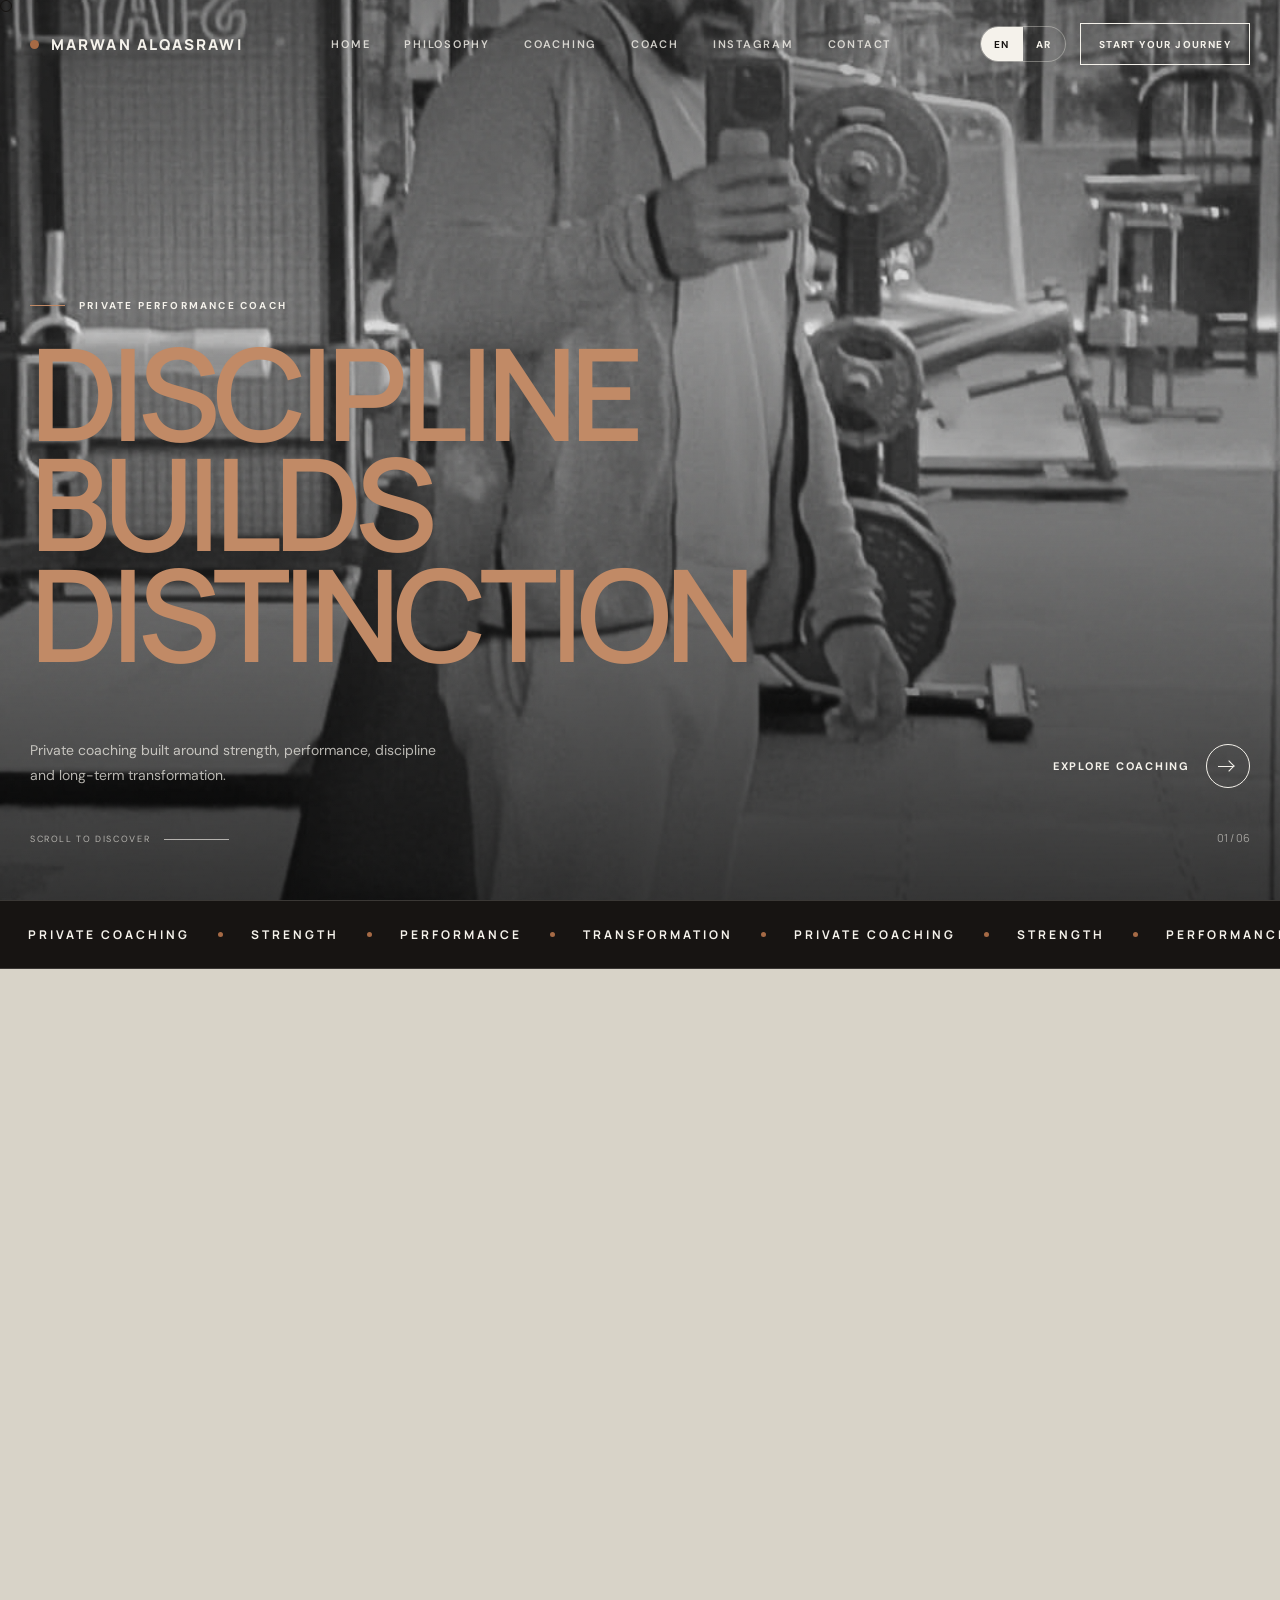
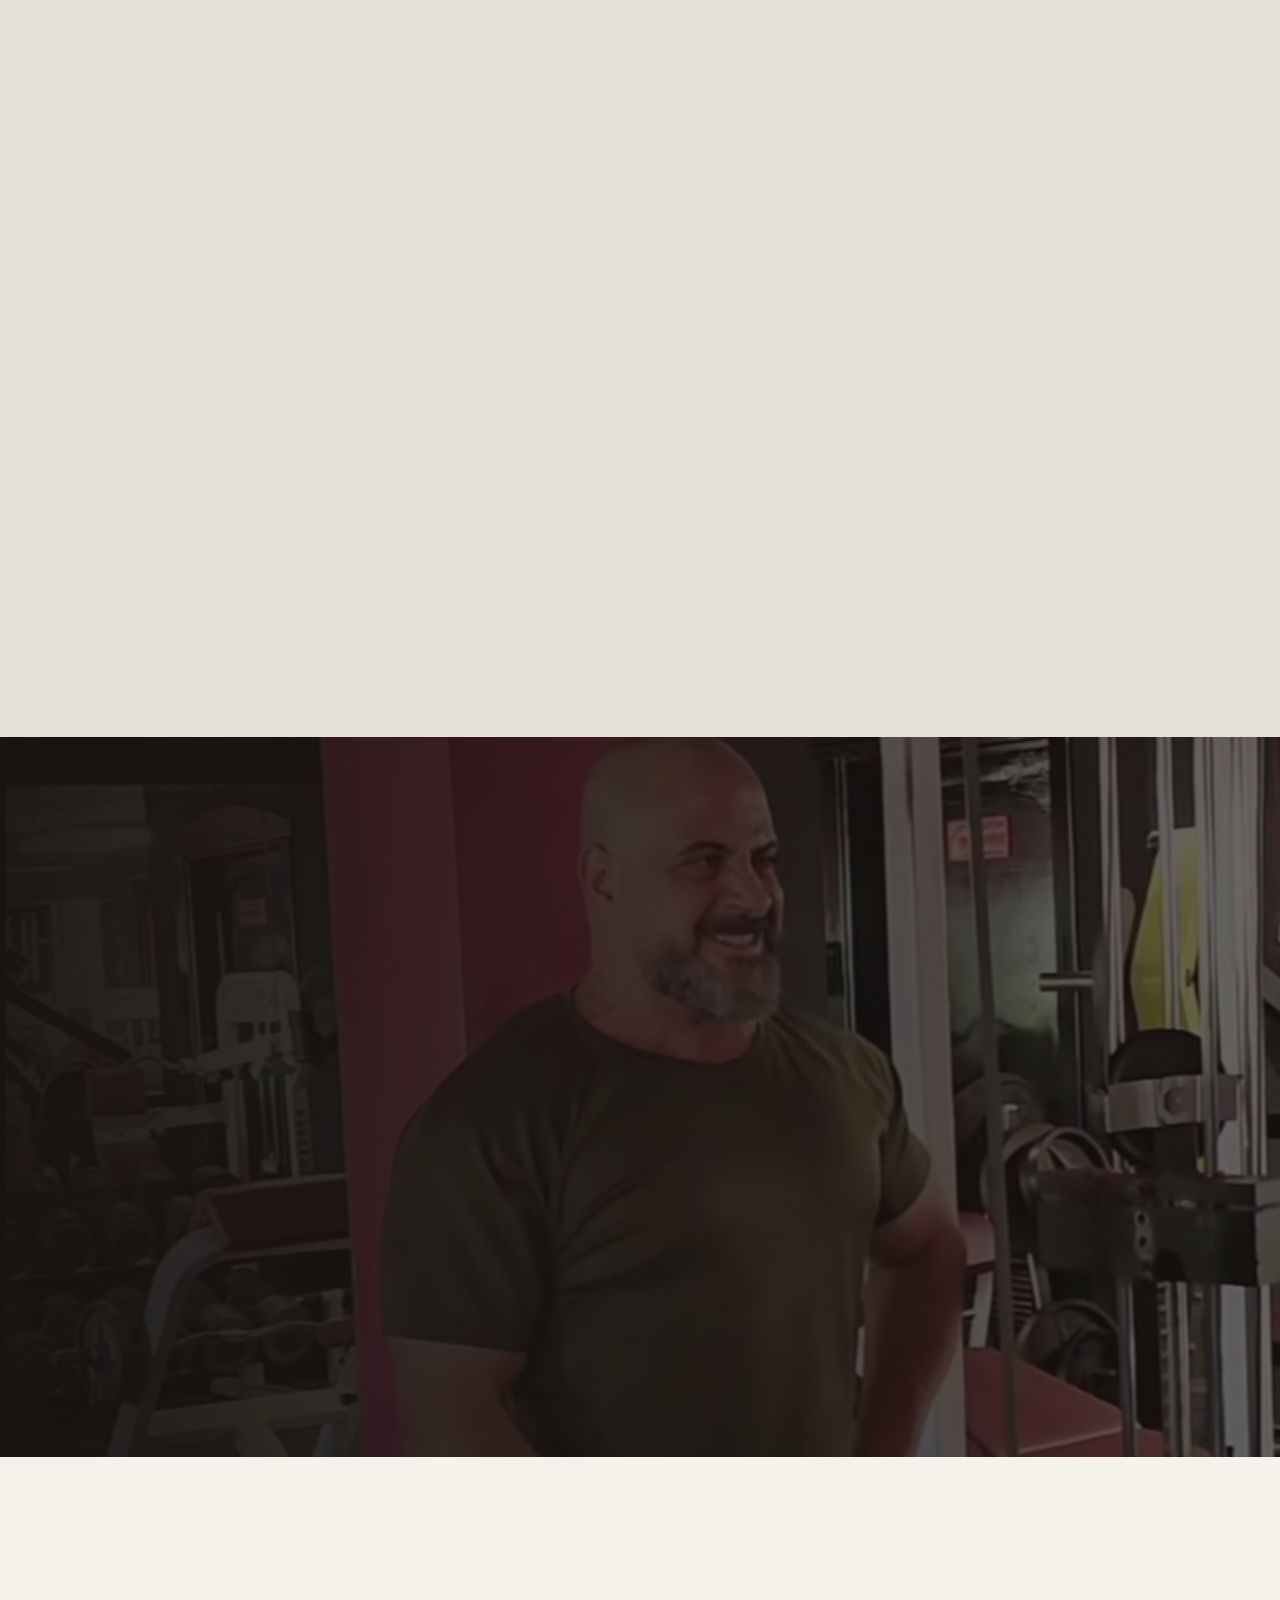
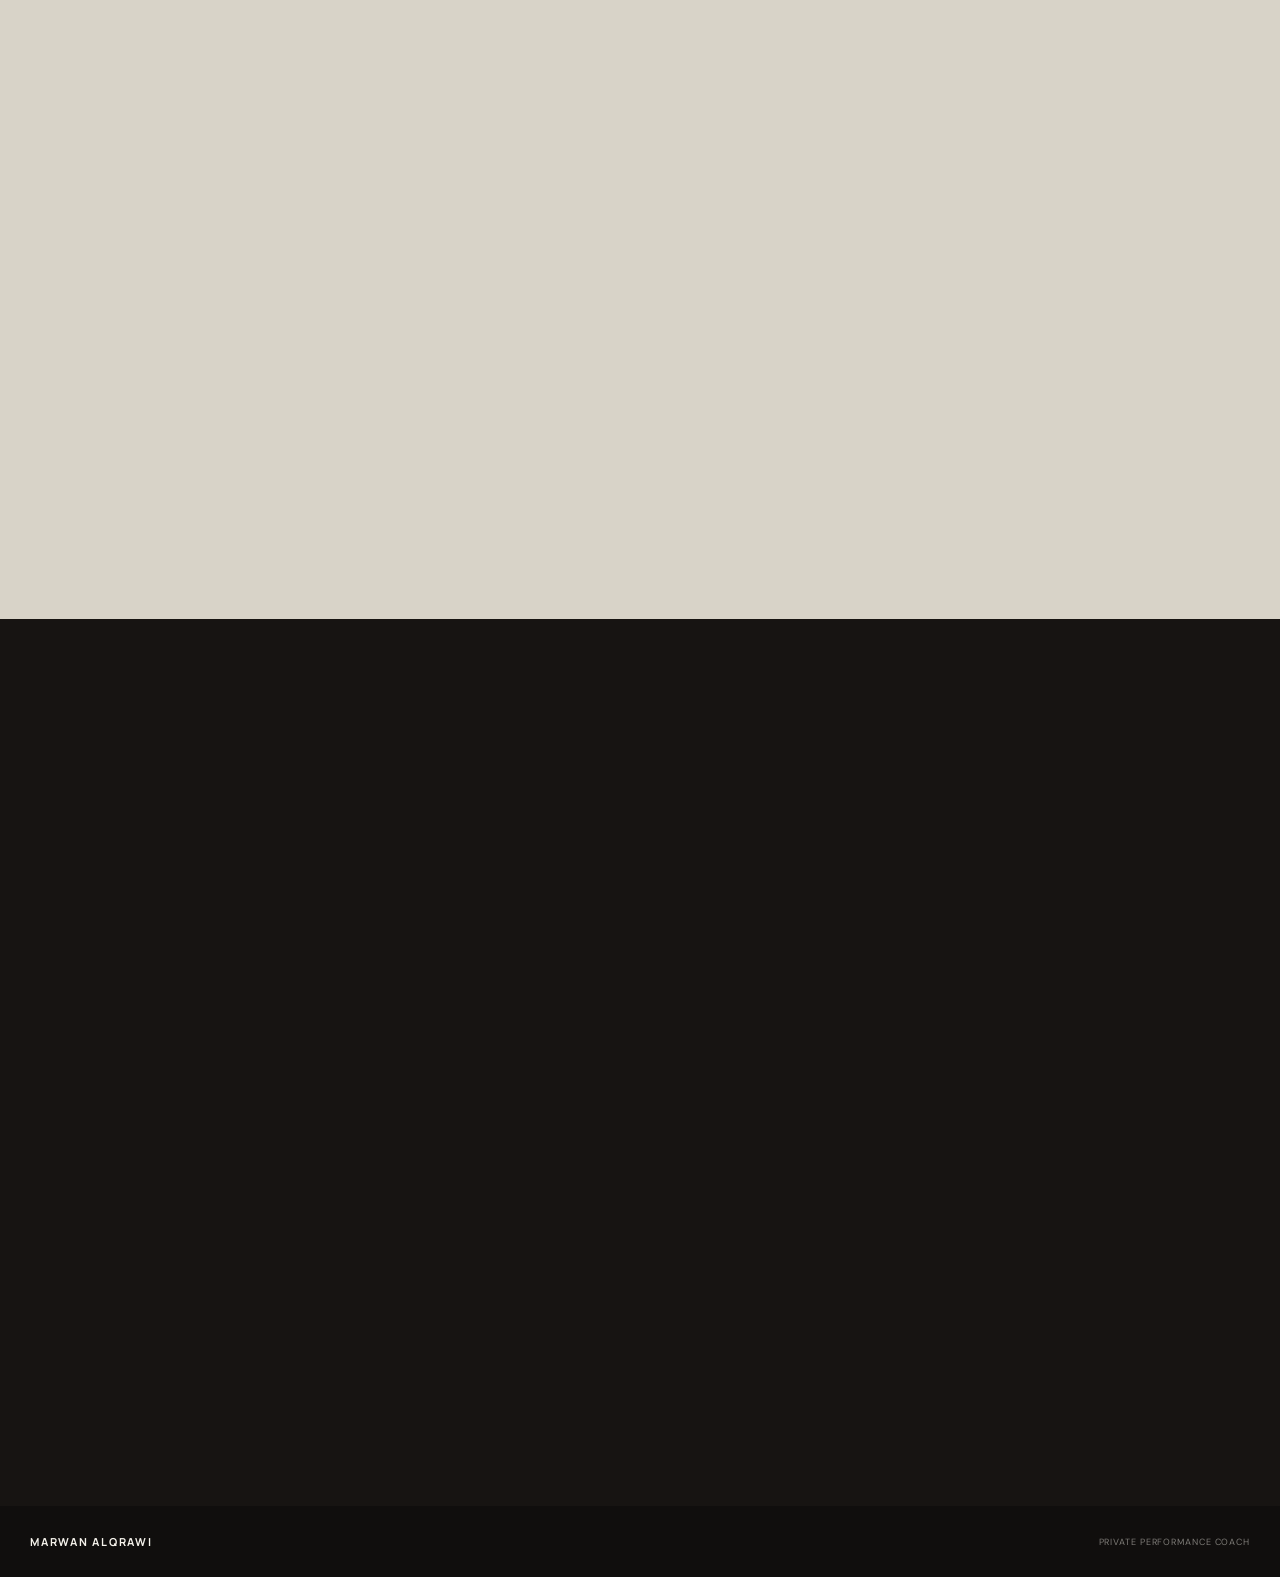
==== commit 338b087a: "Create index.html" ====
--- a/index.html
+++ b/index.html
@@ -1,1555 +1,1018 @@
 <!DOCTYPE html>
 <html lang="en" dir="ltr">
-
 <head>
-
     <meta charset="UTF-8">
-
-    <meta
-        name="viewport"
-        content="width=device-width, initial-scale=1.0"
-    >
-
-    <title>Marwan Alqasrawi — Private Performance Coach</title>
+    <meta name="viewport" content="width=device-width, initial-scale=1.0">
+
+    <title>Marwan Alqrawi | Private Performance Coach</title>
 
     <meta
         name="description"
-        content="Marwan Alqrasawi — Private Performance Coach. Strength, performance, discipline and transformation."
+        content="Marwan Alqrawi — private performance coaching, strength, personal training and transformation."
     >
 
-    <meta
-        name="theme-color"
-        content="#d8d3c8"
+    <link rel="stylesheet" href="style.css">
+</head>
+
+<body>
+
+<!-- =====================================================
+     LOADER
+     ===================================================== -->
+
+<div class="loader" id="loader">
+    <div class="loader-inner">
+        <div class="loader-brand">MARWAN ALQRAWI</div>
+        <div class="loader-line"></div>
+    </div>
+</div>
+
+<!-- =====================================================
+     CUSTOM CURSOR
+     ===================================================== -->
+
+<div class="cursor" id="cursor"></div>
+
+<!-- =====================================================
+     NAVBAR
+     ===================================================== -->
+
+<header class="navbar" id="navbar">
+
+    <div class="nav-container">
+
+        <a href="#home" class="brand">
+            <span class="brand-mark"></span>
+            <span data-i18n="brand">MARWAN ALQRAWI</span>
+        </a>
+
+        <nav class="desktop-nav">
+
+            <a href="#home" data-i18n="nav_home">HOME</a>
+            <a href="#philosophy" data-i18n="nav_philosophy">PHILOSOPHY</a>
+            <a href="#programs" data-i18n="nav_coaching">COACHING</a>
+            <a href="#coach" data-i18n="nav_coach">COACH</a>
+            <a href="#instagram" data-i18n="nav_instagram">INSTAGRAM</a>
+            <a href="#contact" data-i18n="nav_contact">CONTACT</a>
+
+        </nav>
+
+        <div class="nav-actions">
+
+            <div class="language-switcher">
+
+                <button
+                    class="language-btn active"
+                    data-lang="en"
+                    type="button"
+                    aria-label="Switch to English"
+                >
+                    EN
+                </button>
+
+                <button
+                    class="language-btn"
+                    data-lang="ar"
+                    type="button"
+                    aria-label="Switch to Arabic"
+                >
+                    AR
+                </button>
+
+            </div>
+
+            <a
+                href="#contact"
+                class="nav-cta"
+                data-i18n="nav_cta"
+            >
+                WORK WITH ME
+            </a>
+
+        </div>
+
+        <button
+            class="menu-toggle"
+            id="menuToggle"
+            type="button"
+            aria-label="Open menu"
+            aria-expanded="false"
+        >
+            <span></span>
+            <span></span>
+        </button>
+
+    </div>
+
+</header>
+
+<!-- =====================================================
+     MOBILE MENU
+     ===================================================== -->
+
+<div class="mobile-menu" id="mobileMenu">
+
+    <nav class="mobile-nav">
+
+        <a href="#home" data-i18n="nav_home">HOME</a>
+        <a href="#philosophy" data-i18n="nav_philosophy">PHILOSOPHY</a>
+        <a href="#programs" data-i18n="nav_coaching">COACHING</a>
+        <a href="#coach" data-i18n="nav_coach">COACH</a>
+        <a href="#instagram" data-i18n="nav_instagram">INSTAGRAM</a>
+        <a href="#contact" data-i18n="nav_contact">CONTACT</a>
+
+    </nav>
+
+    <div class="mobile-language">
+
+        <button
+            class="mobile-language-btn active"
+            data-lang="en"
+            type="button"
+        >
+            ENGLISH
+        </button>
+
+        <button
+            class="mobile-language-btn"
+            data-lang="ar"
+            type="button"
+        >
+            العربية
+        </button>
+
+    </div>
+
+    <a
+        href="#contact"
+        class="mobile-cta"
+        data-i18n="nav_cta"
     >
-
-    <!-- =====================================================
-         FONTS
-         ===================================================== -->
-
-    <link
-        rel="preconnect"
-        href="https://fonts.googleapis.com"
-    >
-
-    <link
-        rel="preconnect"
-        href="https://fonts.gstatic.com"
-        crossorigin
-    >
-
-    <link
-        href="https://fonts.googleapis.com/css2?family=Cairo:wght@400;500;600;700&family=DM+Sans:wght@400;500;600;700&family=Manrope:wght@400;500;600;700;800&display=swap"
-        rel="stylesheet"
-    >
-
-    <!-- =====================================================
-         STYLESHEET
-         ===================================================== -->
-
-    <link
-        rel="stylesheet"
-        href="style.css"
-    >
-
-</head>
-
-
-<body>
-
-
-    <!-- =====================================================
-         LOADER
-         ===================================================== -->
-
-    <div class="loader">
-
-        <div class="loader-inner">
-
-            <div class="loader-brand">
-                MARWAN ALQRAWI
-            </div>
-
-            <div class="loader-line">
-                <span></span>
-            </div>
-
-            <div class="loader-small">
+        WORK WITH ME
+    </a>
+
+</div>
+
+<!-- =====================================================
+     HERO
+     ===================================================== -->
+
+<main>
+
+<section class="hero" id="home">
+
+    <div class="hero-media">
+
+        <video
+            class="hero-video"
+            id="heroVideo"
+            autoplay
+            muted
+            playsinline
+            webkit-playsinline
+            loop
+            preload="auto"
+        >
+            <source src="hero-video.mp4" type="video/mp4">
+        </video>
+
+        <img
+            class="hero-image"
+            src="hero.jpg"
+            alt="Marwan Alqrawi"
+        >
+
+    </div>
+
+    <div class="hero-overlay"></div>
+    <div class="hero-grain"></div>
+
+    <div class="hero-content">
+
+        <div class="hero-eyebrow">
+            <span data-i18n="hero_eyebrow">
                 PRIVATE PERFORMANCE COACH
-            </div>
-
-        </div>
-
-    </div>
-
-
-    <!-- =====================================================
-         CUSTOM CURSOR
-         ===================================================== -->
-
-    <div class="cursor"></div>
-
-
-    <!-- =====================================================
-         NAVIGATION
-         ===================================================== -->
-
-    <header class="navbar">
-
-        <div class="nav-inner">
-
-
-            <!-- BRAND -->
-
-            <a
-                href="#home"
-                class="nav-brand"
-                aria-label="Marwan Alqrasawi Home"
-            >
-
-                <span
-                    data-i18n="brand"
-                >
-                    MARWAN ALQRAWI
+            </span>
+        </div>
+
+        <h1 class="hero-title">
+            <span data-i18n="hero_title_1">BUILD</span>
+            <br>
+            <span data-i18n="hero_title_2">WITH</span>
+            <br>
+            <span data-i18n="hero_title_3">PURPOSE.</span>
+        </h1>
+
+        <div class="hero-bottom">
+
+            <p
+                class="hero-description"
+                data-i18n="hero_description"
+            >
+                Focused coaching built around strength, performance,
+                discipline and long-term progress.
+            </p>
+
+            <a
+                href="#programs"
+                class="hero-link"
+            >
+                <span data-i18n="hero_link">
+                    EXPLORE COACHING
                 </span>
 
-            </a>
-
-
-            <!-- DESKTOP NAV -->
-
-            <nav class="nav-links">
-
-                <a href="#home">
-                    <span data-i18n="nav_home">
-                        Home
+                <span class="premium-arrow"></span>
+            </a>
+
+        </div>
+
+        <div class="hero-scroll">
+
+            <span data-i18n="hero_scroll">
+                SCROLL TO EXPLORE
+            </span>
+
+            <span class="scroll-line"></span>
+
+        </div>
+
+        <div class="hero-index">
+            01 / 06
+        </div>
+
+    </div>
+
+</section>
+
+<!-- =====================================================
+     MARQUEE
+     ===================================================== -->
+
+<section class="marquee-section">
+
+    <div class="marquee">
+
+        <div class="marquee-track">
+
+            <span data-i18n="marquee_1">STRENGTH</span>
+            <i class="marquee-dot"></i>
+
+            <span data-i18n="marquee_2">PERFORMANCE</span>
+            <i class="marquee-dot"></i>
+
+            <span data-i18n="marquee_3">DISCIPLINE</span>
+            <i class="marquee-dot"></i>
+
+            <span data-i18n="marquee_4">PROGRESS</span>
+            <i class="marquee-dot"></i>
+
+            <span data-i18n="marquee_1">STRENGTH</span>
+            <i class="marquee-dot"></i>
+
+            <span data-i18n="marquee_2">PERFORMANCE</span>
+            <i class="marquee-dot"></i>
+
+            <span data-i18n="marquee_3">DISCIPLINE</span>
+            <i class="marquee-dot"></i>
+
+            <span data-i18n="marquee_4">PROGRESS</span>
+            <i class="marquee-dot"></i>
+
+        </div>
+
+    </div>
+
+</section>
+
+<!-- =====================================================
+     PHILOSOPHY
+     ===================================================== -->
+
+<section
+    class="section philosophy-section"
+    id="philosophy"
+>
+
+    <div class="section-container">
+
+        <div class="section-heading reveal">
+
+            <div class="section-number">
+                01
+            </div>
+
+            <div>
+
+                <div
+                    class="section-label"
+                    data-i18n="philosophy_label"
+                >
+                    THE PHILOSOPHY
+                </div>
+
+                <h2 data-i18n="philosophy_title">
+                    TRAIN WITH INTENTION.
+                </h2>
+
+            </div>
+
+        </div>
+
+        <div class="philosophy-grid">
+
+            <div class="philosophy-copy reveal">
+
+                <h3 data-i18n="philosophy_heading">
+                    Training is more than movement.
+                    It is a standard you choose to live by.
+                </h3>
+
+                <p data-i18n="philosophy_text">
+                    Every session has a purpose. Every movement has
+                    intention. The goal is not simply to train harder,
+                    but to train smarter and build lasting performance.
+                </p>
+
+                <a
+                    href="#programs"
+                    class="text-link"
+                >
+
+                    <span data-i18n="philosophy_link">
+                        VIEW COACHING
                     </span>
+
+                    <span class="premium-arrow"></span>
+
                 </a>
 
-                <a href="#philosophy">
-                    <span data-i18n="nav_philosophy">
-                        Philosophy
+            </div>
+
+            <div class="philosophy-image reveal">
+
+                <div class="image-frame">
+
+                    <img
+                        src="philosophy.jpg"
+                        alt="Training philosophy"
+                        loading="lazy"
+                    >
+
+                    <div
+                        class="image-caption"
+                        data-i18n="philosophy_caption"
+                    >
+                        PURPOSE / PERFORMANCE
+                    </div>
+
+                </div>
+
+            </div>
+
+        </div>
+
+    </div>
+
+</section>
+
+<!-- =====================================================
+     EXPERIENCE
+     ===================================================== -->
+
+<section class="stats-section">
+
+    <div class="stats-container">
+
+        <div class="stat reveal">
+
+            <div class="stat-number">
+                16
+            </div>
+
+            <div class="stat-copy">
+
+                <strong data-i18n="experience_small">
+                    SINCE 2009
+                </strong>
+
+                <span data-i18n="experience_title">
+                    YEARS OF EXPERIENCE
+                </span>
+
+            </div>
+
+        </div>
+
+    </div>
+
+</section>
+
+<!-- =====================================================
+     COACHING MENU
+     ===================================================== -->
+
+<section
+    class="section programs-section"
+    id="programs"
+>
+
+    <div class="section-container">
+
+        <div class="section-heading reveal">
+
+            <div class="section-number">
+                02
+            </div>
+
+            <div>
+
+                <div
+                    class="section-label"
+                    data-i18n="programs_label"
+                >
+                    COACHING MENU
+                </div>
+
+                <h2 data-i18n="programs_title">
+                    CHOOSE YOUR DIRECTION.
+                </h2>
+
+            </div>
+
+        </div>
+
+        <p
+            class="programs-intro reveal"
+            data-i18n="programs_intro"
+        >
+            Every coaching path is designed around your goals,
+            your current level and the standard you want to reach.
+        </p>
+
+        <div class="programs-grid">
+
+            <!-- PERSONAL TRAINING -->
+
+            <a
+                href="#contact"
+                class="program-card reveal"
+                data-tilt
+            >
+
+                <div class="program-image">
+
+                    <img
+                        src="training-01.jpg"
+                        alt="Personal training"
+                        loading="lazy"
+                    >
+
+                </div>
+
+                <div class="program-content">
+
+                    <div
+                        class="program-top"
+                        data-i18n="service_1_number"
+                    >
+                        01
+                    </div>
+
+                    <h3 data-i18n="service_1_title">
+                        PERSONAL TRAINING
+                    </h3>
+
+                    <p data-i18n="service_1_text">
+                        Focused one-to-one coaching built around
+                        your goals, movement and progress.
+                    </p>
+
+                </div>
+
+                <span class="premium-arrow"></span>
+
+            </a>
+
+            <!-- STRENGTH -->
+
+            <a
+                href="#contact"
+                class="program-card reveal"
+                data-tilt
+            >
+
+                <div class="program-image">
+
+                    <img
+                        src="training-02.jpg"
+                        alt="Strength coaching"
+                        loading="lazy"
+                    >
+
+                </div>
+
+                <div class="program-content">
+
+                    <div
+                        class="program-top"
+                        data-i18n="service_2_number"
+                    >
+                        02
+                    </div>
+
+                    <h3 data-i18n="service_2_title">
+                        STRENGTH COACHING
+                    </h3>
+
+                    <p data-i18n="service_2_text">
+                        Structured training designed to build
+                        strength, control and physical capacity.
+                    </p>
+
+                </div>
+
+                <span class="premium-arrow"></span>
+
+            </a>
+
+            <!-- PERFORMANCE -->
+
+            <a
+                href="#contact"
+                class="program-card reveal"
+                data-tilt
+            >
+
+                <div class="program-image">
+
+                    <img
+                        src="training-03.jpg"
+                        alt="Performance coaching"
+                        loading="lazy"
+                    >
+
+                </div>
+
+                <div class="program-content">
+
+                    <div
+                        class="program-top"
+                        data-i18n="service_3_number"
+                    >
+                        03
+                    </div>
+
+                    <h3 data-i18n="service_3_title">
+                        PERFORMANCE COACHING
+                    </h3>
+
+                    <p data-i18n="service_3_text">
+                        Develop physical performance through
+                        purposeful programming and consistent work.
+                    </p>
+
+                </div>
+
+                <span class="premium-arrow"></span>
+
+            </a>
+
+            <!-- TRANSFORMATION -->
+
+            <a
+                href="#contact"
+                class="program-card no-image reveal"
+                data-tilt
+            >
+
+                <div class="program-content">
+
+                    <div
+                        class="program-top"
+                        data-i18n="service_4_number"
+                    >
+                        04
+                    </div>
+
+                    <h3 data-i18n="service_4_title">
+                        TRANSFORMATION
+                    </h3>
+
+                    <p data-i18n="service_4_text">
+                        A focused coaching path built around
+                        sustainable progress, discipline and consistency.
+                    </p>
+
+                </div>
+
+                <span class="premium-arrow"></span>
+
+            </a>
+
+        </div>
+
+    </div>
+
+</section>
+
+<!-- =====================================================
+     STATEMENT
+     ===================================================== -->
+
+<section class="statement-section">
+
+    <div class="statement-image">
+
+        <img
+            src="statement.jpg"
+            alt="Marwan Alqrawi training"
+            loading="lazy"
+        >
+
+    </div>
+
+    <div class="statement-overlay"></div>
+
+    <div class="statement-content reveal">
+
+        <div
+            class="statement-label"
+            data-i18n="statement_label"
+        >
+            THE STANDARD
+        </div>
+
+        <h2 data-i18n="statement_title">
+            DISCIPLINE
+            <br>
+            CREATES
+            <br>
+            FREEDOM.
+        </h2>
+
+    </div>
+
+</section>
+
+<!-- =====================================================
+     COACH
+     ===================================================== -->
+
+<section
+    class="section coach-section"
+    id="coach"
+>
+
+    <div class="section-container">
+
+        <div class="section-heading reveal">
+
+            <div class="section-number">
+                03
+            </div>
+
+            <div>
+
+                <div
+                    class="section-label"
+                    data-i18n="coach_label"
+                >
+                    THE COACH
+                </div>
+
+                <h2 data-i18n="coach_title">
+                    EXPERIENCE.
+                    <br>
+                    DISCIPLINE.
+                    <br>
+                    PURPOSE.
+                </h2>
+
+            </div>
+
+        </div>
+
+        <div class="coach-grid">
+
+            <div class="coach-image reveal">
+
+                <img
+                    src="trainer.jpg"
+                    alt="Marwan Alqrawi"
+                    loading="lazy"
+                >
+
+            </div>
+
+            <div class="coach-copy reveal">
+
+                <div
+                    class="coach-role"
+                    data-i18n="coach_role"
+                >
+                    PRIVATE PERFORMANCE COACH
+                </div>
+
+                <h2>
+                    MARWAN
+                    <br>
+                    ALQRAWI
+                </h2>
+
+                <p data-i18n="coach_text">
+                    A coaching approach centered around
+                    purposeful training, consistency and
+                    meaningful progress.
+                </p>
+
+                <div class="coach-credentials">
+
+                    <span data-i18n="credential_1">
+                        SINCE 2009
                     </span>
-                </a>
-
-                <a href="#coaching">
-                    <span data-i18n="nav_coaching">
-                        Coaching
-                    </span>
-                </a>
-
-                <a href="#coach">
-                    <span data-i18n="nav_coach">
-                        Coach
-                    </span>
-                </a>
-
-                <a href="#instagram">
-                    <span data-i18n="nav_instagram">
-                        Instagram
-                    </span>
-                </a>
-
-                <a href="#contact">
-                    <span data-i18n="nav_contact">
-                        Contact
-                    </span>
-                </a>
-
-            </nav>
-
-
-            <!-- RIGHT SIDE -->
-
-            <div class="nav-actions">
-
-
-                <!-- LANGUAGE -->
-
-                <div class="language-switcher">
-
-                    <button
-                        class="language-btn active"
-                        type="button"
-                        data-lang="en"
-                        aria-pressed="true"
-                    >
-                        EN
-                    </button>
-
-                    <span class="language-divider">
-                        /
-                    </span>
-
-                    <button
-                        class="language-btn"
-                        type="button"
-                        data-lang="ar"
-                        aria-pressed="false"
-                    >
-                        AR
-                    </button>
-
-                </div>
-
-
-                <!-- CTA -->
-
-                <a
-                    href="#contact"
-                    class="nav-cta"
-                >
-
-                    <span data-i18n="nav_cta">
-                        Start Your Journey
-                    </span>
-
-                    <span class="premium-arrow"></span>
-
-                </a>
-
-
-                <!-- MOBILE BUTTON -->
-
-                <button
-                    class="menu-toggle"
-                    type="button"
-                    aria-label="Open menu"
-                    aria-expanded="false"
-                >
-
-                    <span></span>
-                    <span></span>
-
-                </button>
-
-            </div>
-
-        </div>
-
-    </header>
-
-
-    <!-- =====================================================
-         MOBILE MENU
-         ===================================================== -->
-
-    <div class="mobile-menu">
-
-        <div class="mobile-menu-inner">
-
-
-            <nav class="mobile-nav">
-
-                <a href="#home">
-
-                    <span class="mobile-nav-number">
-                        01
-                    </span>
-
-                    <span data-i18n="nav_home">
-                        Home
-                    </span>
-
-                </a>
-
-
-                <a href="#philosophy">
-
-                    <span class="mobile-nav-number">
-                        02
-                    </span>
-
-                    <span data-i18n="nav_philosophy">
-                        Philosophy
-                    </span>
-
-                </a>
-
-
-                <a href="#coaching">
-
-                    <span class="mobile-nav-number">
-                        03
-                    </span>
-
-                    <span data-i18n="nav_coaching">
-                        Coaching
-                    </span>
-
-                </a>
-
-
-                <a href="#coach">
-
-                    <span class="mobile-nav-number">
-                        04
-                    </span>
-
-                    <span data-i18n="nav_coach">
-                        Coach
-                    </span>
-
-                </a>
-
-
-                <a href="#instagram">
-
-                    <span class="mobile-nav-number">
-                        05
-                    </span>
-
-                    <span data-i18n="nav_instagram">
-                        Instagram
-                    </span>
-
-                </a>
-
-
-                <a href="#contact">
-
-                    <span class="mobile-nav-number">
-                        06
-                    </span>
-
-                    <span data-i18n="nav_contact">
-                        Contact
-                    </span>
-
-                </a>
-
-            </nav>
-
-
-            <div class="mobile-menu-bottom">
-
-
-                <div class="mobile-language">
-
-                    <button
-                        class="mobile-language-btn active"
-                        type="button"
-                        data-lang="en"
-                        aria-pressed="true"
-                    >
-                        EN
-                    </button>
-
-                    <button
-                        class="mobile-language-btn"
-                        type="button"
-                        data-lang="ar"
-                        aria-pressed="false"
-                    >
-                        AR
-                    </button>
-
-                </div>
-
-
-                <div class="mobile-menu-caption">
-                    PRIVATE PERFORMANCE COACH
-                </div>
-
-            </div>
-
-        </div>
-
-    </div>
-
-
-    <main>
-
-
-        <!-- =================================================
-             HERO
-             ================================================= -->
-
-        <section
-            class="hero"
-            id="home"
-        >
-
-
-            <!-- VIDEO -->
-
-            <video
-                class="hero-video"
-                id="heroVideo"
-                autoplay
-                muted
-                playsinline
-                webkit-playsinline
-                loop
-                preload="auto"
-            >
-
-                <source
-                    src="hero-video.mp4"
-                    type="video/mp4"
-                >
-
-            </video>
-
-
-            <!-- FALLBACK IMAGE -->
-
-            <img
-                class="hero-image"
-                src="hero.jpg"
-                alt="Marwan Alqrasawi"
-            >
-
-
-            <!-- HERO OVERLAY -->
-
-            <div class="hero-overlay"></div>
-
-
-            <!-- HERO CONTENT -->
-
-            <div class="hero-content">
-
-                <div class="hero-eyebrow reveal">
-
-                    <span class="hero-eyebrow-line"></span>
-
-                    <span data-i18n="hero_eyebrow">
-                        PRIVATE PERFORMANCE COACH
-                    </span>
-
-                </div>
-
-
-                <h1 class="hero-title reveal">
-
-                    <span
-                        class="hero-title-line"
-                        data-i18n="hero_title_1"
-                    >
-                        DISCIPLINE
-                    </span>
-
-                    <span
-                        class="hero-title-line hero-title-indent"
-                        data-i18n="hero_title_2"
-                    >
-                        BUILDS
-                    </span>
-
-                    <span
-                        class="hero-title-line"
-                        data-i18n="hero_title_3"
-                    >
-                        DISTINCTION
-                    </span>
-
-                </h1>
-
-
-                <div class="hero-bottom reveal">
-
-
-                    <p
-                        class="hero-description"
-                        data-i18n="hero_description"
-                    >
-                        Private coaching built around strength,
-                        performance, discipline and long-term
-                        transformation.
-                    </p>
-
-
-                    <a
-                        href="#coaching"
-                        class="hero-link"
-                    >
-
-                        <span data-i18n="hero_link">
-                            Explore Coaching
-                        </span>
-
-                        <span class="premium-arrow"></span>
-
-                    </a>
-
-                </div>
-
-            </div>
-
-
-            <!-- SCROLL INDICATOR -->
-
-            <a
-                href="#philosophy"
-                class="hero-scroll"
-            >
-
-                <span data-i18n="hero_scroll">
-                    Scroll to discover
-                </span>
-
-                <span class="hero-scroll-line"></span>
-
-            </a>
-
-        </section>
-
-
-        <!-- =================================================
-             MARQUEE
-             ================================================= -->
-
-        <section class="marquee">
-
-            <div class="marquee-track">
-
-                <div class="marquee-item">
-
-                    <span data-i18n="marquee_1">
+
+                    <span data-i18n="credential_2">
                         PRIVATE COACHING
                     </span>
 
-                    <span class="marquee-dot">
-                        •
-                    </span>
-
-                </div>
-
-
-                <div class="marquee-item">
-
-                    <span data-i18n="marquee_2">
-                        STRENGTH
-                    </span>
-
-                    <span class="marquee-dot">
-                        •
-                    </span>
-
-                </div>
-
-
-                <div class="marquee-item">
-
-                    <span data-i18n="marquee_3">
+                    <span data-i18n="credential_3">
                         PERFORMANCE
                     </span>
 
-                    <span class="marquee-dot">
-                        •
+                </div>
+
+            </div>
+
+        </div>
+
+    </div>
+
+</section>
+
+<!-- =====================================================
+     INSTAGRAM
+     ===================================================== -->
+
+<section
+    class="section instagram-section"
+    id="instagram"
+>
+
+    <div class="section-container">
+
+        <div class="instagram-header reveal">
+
+            <div>
+
+                <div
+                    class="section-label"
+                    data-i18n="instagram_label"
+                >
+                    FOLLOW THE WORK
+                </div>
+
+                <h2 data-i18n="instagram_title">
+                    INSTAGRAM.
+                </h2>
+
+            </div>
+
+            <a
+                href="https://www.instagram.com/marwanalqasrawi/"
+                target="_blank"
+                rel="noopener noreferrer"
+                class="instagram-link"
+            >
+
+                <span data-i18n="instagram_link">
+                    VISIT INSTAGRAM
+                </span>
+
+                <span class="premium-arrow"></span>
+
+            </a>
+
+        </div>
+
+        <div class="instagram-grid">
+
+            <a
+                href="https://www.instagram.com/marwanalqasrawi/"
+                target="_blank"
+                rel="noopener noreferrer"
+                class="instagram-item instagram-item-large reveal"
+                data-tilt
+            >
+
+                <img
+                    src="gallery-01.jpg"
+                    alt="Marwan Alqrawi Instagram"
+                    loading="lazy"
+                >
+
+                <span class="premium-arrow"></span>
+
+            </a>
+
+            <a
+                href="https://www.instagram.com/marwanalqasrawi/"
+                target="_blank"
+                rel="noopener noreferrer"
+                class="instagram-item reveal"
+                data-tilt
+            >
+
+                <img
+                    src="gallery-02.jpg"
+                    alt="Training"
+                    loading="lazy"
+                >
+
+                <span class="premium-arrow"></span>
+
+            </a>
+
+            <a
+                href="https://www.instagram.com/marwanalqasrawi/"
+                target="_blank"
+                rel="noopener noreferrer"
+                class="instagram-item reveal"
+                data-tilt
+            >
+
+                <img
+                    src="gallery-03.jpg"
+                    alt="Training"
+                    loading="lazy"
+                >
+
+                <span class="premium-arrow"></span>
+
+            </a>
+
+            <a
+                href="https://www.instagram.com/marwanalqasrawi/"
+                target="_blank"
+                rel="noopener noreferrer"
+                class="instagram-item reveal"
+                data-tilt
+            >
+
+                <img
+                    src="gallery-04.jpg"
+                    alt="Training"
+                    loading="lazy"
+                >
+
+                <span class="premium-arrow"></span>
+
+            </a>
+
+            <a
+                href="https://www.instagram.com/marwanalqasrawi/"
+                target="_blank"
+                rel="noopener noreferrer"
+                class="instagram-item reveal"
+                data-tilt
+            >
+
+                <img
+                    src="gallery-05.jpg"
+                    alt="Training"
+                    loading="lazy"
+                >
+
+                <span class="premium-arrow"></span>
+
+            </a>
+
+        </div>
+
+    </div>
+
+</section>
+
+<!-- =====================================================
+     CONTACT
+     ===================================================== -->
+
+<section
+    class="contact-section"
+    id="contact"
+>
+
+    <div class="contact-container reveal">
+
+        <h2 data-i18n="contact_title">
+            READY TO
+            <br>
+            RAISE THE
+            <br>
+            STANDARD?
+        </h2>
+
+        <div class="contact-actions">
+
+            <!-- WHATSAPP -->
+
+            <a
+                href="https://wa.me/962780666720"
+                target="_blank"
+                rel="noopener noreferrer"
+                class="contact-primary"
+            >
+
+                <div>
+
+                    <span
+                        class="contact-label"
+                        data-i18n="whatsapp_label"
+                    >
+                        WHATSAPP
                     </span>
 
-                </div>
-
-
-                <div class="marquee-item">
-
-                    <span data-i18n="marquee_4">
-                        TRANSFORMATION
+                    <span class="contact-value">
+                        +962 780 666 720
                     </span>
 
-                    <span class="marquee-dot">
-                        •
+                </div>
+
+                <span class="premium-arrow"></span>
+
+            </a>
+
+            <!-- INSTAGRAM -->
+
+            <a
+                href="https://www.instagram.com/marwanalqasrawi/"
+                target="_blank"
+                rel="noopener noreferrer"
+                class="contact-secondary"
+            >
+
+                <div>
+
+                    <span
+                        class="contact-label"
+                        data-i18n="instagram_contact_label"
+                    >
+                        INSTAGRAM
                     </span>
 
-                </div>
-
-
-                <div class="marquee-item">
-
-                    <span data-i18n="marquee_1">
-                        PRIVATE COACHING
+                    <span class="contact-value">
+                        @marwanalqasrawi
                     </span>
 
-                    <span class="marquee-dot">
-                        •
-                    </span>
-
-                </div>
-
-
-                <div class="marquee-item">
-
-                    <span data-i18n="marquee_2">
-                        STRENGTH
-                    </span>
-
-                    <span class="marquee-dot">
-                        •
-                    </span>
-
-                </div>
-
-
-                <div class="marquee-item">
-
-                    <span data-i18n="marquee_3">
-                        PERFORMANCE
-                    </span>
-
-                    <span class="marquee-dot">
-                        •
-                    </span>
-
-                </div>
-
-
-                <div class="marquee-item">
-
-                    <span data-i18n="marquee_4">
-                        TRANSFORMATION
-                    </span>
-
-                    <span class="marquee-dot">
-                        •
-                    </span>
-
-                </div>
-
-            </div>
-
-        </section>
-
-
-        <!-- =================================================
-             PHILOSOPHY
-             ================================================= -->
-
-        <section
-            class="philosophy section"
-            id="philosophy"
+                </div>
+
+                <span class="premium-arrow"></span>
+
+            </a>
+
+        </div>
+
+        <div class="contact-location">
+
+            <span data-i18n="contact_location">
+                PRIVATE COACHING
+            </span>
+
+            <span>
+                2009 — 2026
+            </span>
+
+        </div>
+
+    </div>
+
+</section>
+
+</main>
+
+<!-- =====================================================
+     FOOTER
+     ===================================================== -->
+
+<footer class="footer">
+
+    <div class="footer-container">
+
+        <div class="footer-brand">
+            MARWAN ALQRAWI
+        </div>
+
+        <div
+            class="footer-copy"
+            data-i18n="footer_copy"
         >
-
-            <div class="container">
-
-
-                <div class="section-top reveal">
-
-                    <span
-                        class="section-label"
-                        data-i18n="philosophy_label"
-                    >
-                        01 — PHILOSOPHY
-                    </span>
-
-                    <span
-                        class="section-title-small"
-                        data-i18n="philosophy_title"
-                    >
-                        THE STANDARD
-                    </span>
-
-                </div>
-
-
-                <div class="philosophy-grid">
-
-
-                    <div class="philosophy-copy reveal">
-
-
-                        <h2
-                            class="section-heading"
-                            data-i18n="philosophy_heading"
-                        >
-                            Train with intention.
-                        </h2>
-
-
-                        <p
-                            class="section-text"
-                            data-i18n="philosophy_text"
-                        >
-                            Every session has a purpose.
-                            Every movement has a reason.
-                            Coaching is not about chasing
-                            temporary results — it is about
-                            building strength, confidence and
-                            discipline that stay with you.
-                        </p>
-
-
-                        <a
-                            href="#coaching"
-                            class="text-link"
-                        >
-
-                            <span data-i18n="philosophy_link">
-                                Discover the philosophy
-                            </span>
-
-                            <span class="premium-arrow"></span>
-
-                        </a>
-
-                    </div>
-
-
-                    <div
-                        class="philosophy-image-wrap reveal"
-                        data-tilt
-                    >
-
-                        <img
-                            src="philosophy.jpg"
-                            alt="Private coaching"
-                            class="philosophy-image"
-                        >
-
-                        <div class="image-caption">
-
-                            <span data-i18n="philosophy_caption">
-                                PRECISION OVER EGO
-                            </span>
-
-                        </div>
-
-                    </div>
-
-                </div>
-
-            </div>
-
-        </section>
-
-
-        <!-- =================================================
-             EXPERIENCE / STAT
-             ================================================= -->
-
-        <section class="experience section-dark">
-
-            <div class="experience-background"></div>
-
-            <div class="container">
-
-                <div class="experience-inner">
-
-
-                    <div class="experience-small reveal">
-
-                        <span data-i18n="experience_small">
-                            SINCE 2009
-                        </span>
-
-                    </div>
-
-
-                    <div class="experience-number reveal">
-
-                        16
-
-                    </div>
-
-
-                    <div
-                        class="experience-title reveal"
-                        data-i18n="experience_title"
-                    >
-                        A STANDARD BUILT OVER TIME
-                    </div>
-
-                </div>
-
-            </div>
-
-        </section>
-
-
-        <!-- =================================================
-             COACHING MENU
-             ================================================= -->
-
-        <section
-            class="coaching section"
-            id="coaching"
-        >
-
-            <div class="container">
-
-
-                <div class="section-top reveal">
-
-                    <span
-                        class="section-label"
-                        data-i18n="programs_label"
-                    >
-                        02 — COACHING MENU
-                    </span>
-
-                    <span
-                        class="section-title-small"
-                        data-i18n="programs_title"
-                    >
-                        PRIVATE COACHING
-                    </span>
-
-                </div>
-
-
-                <div class="programs-intro reveal">
-
-                    <p data-i18n="programs_intro">
-                        Focused coaching designed around
-                        your goals, your performance and
-                        your progression.
-                    </p>
-
-                </div>
-
-
-                <div class="programs-grid">
-
-
-                    <!-- PROGRAM 01 -->
-
-                    <article
-                        class="program-card reveal"
-                        data-tilt
-                    >
-
-                        <div class="program-number">
-                            <span data-i18n="service_1_number">
-                                01
-                            </span>
-                        </div>
-
-
-                        <div class="program-image-wrap">
-
-                            <img
-                                src="training-01.jpg"
-                                alt="Personal Training"
-                                class="program-image"
-                            >
-
-                        </div>
-
-
-                        <div class="program-content">
-
-                            <h3
-                                data-i18n="service_1_title"
-                            >
-                                PERSONAL TRAINING
-                            </h3>
-
-                            <p
-                                data-i18n="service_1_text"
-                            >
-                                One-to-one coaching with
-                                structured sessions built
-                                around your individual goals
-                                and ability.
-                            </p>
-
-                            <span class="program-arrow premium-arrow"></span>
-
-                        </div>
-
-                    </article>
-
-
-                    <!-- PROGRAM 02 -->
-
-                    <article
-                        class="program-card reveal"
-                        data-tilt
-                    >
-
-                        <div class="program-number">
-                            <span data-i18n="service_2_number">
-                                02
-                            </span>
-                        </div>
-
-
-                        <div class="program-image-wrap">
-
-                            <img
-                                src="training-02.jpg"
-                                alt="Strength Coaching"
-                                class="program-image"
-                            >
-
-                        </div>
-
-
-                        <div class="program-content">
-
-                            <h3
-                                data-i18n="service_2_title"
-                            >
-                                STRENGTH COACHING
-                            </h3>
-
-                            <p
-                                data-i18n="service_2_text"
-                            >
-                                Progressive strength
-                                development focused on
-                                technique, control and
-                                measurable performance.
-                            </p>
-
-                            <span class="program-arrow premium-arrow"></span>
-
-                        </div>
-
-                    </article>
-
-
-                    <!-- PROGRAM 03 -->
-
-                    <article
-                        class="program-card reveal"
-                        data-tilt
-                    >
-
-                        <div class="program-number">
-                            <span data-i18n="service_3_number">
-                                03
-                            </span>
-                        </div>
-
-
-                        <div class="program-image-wrap">
-
-                            <img
-                                src="training-03.jpg"
-                                alt="Performance Coaching"
-                                class="program-image"
-                            >
-
-                        </div>
-
-
-                        <div class="program-content">
-
-                            <h3
-                                data-i18n="service_3_title"
-                            >
-                                PERFORMANCE COACHING
-                            </h3>
-
-                            <p
-                                data-i18n="service_3_text"
-                            >
-                                Performance-driven training
-                                designed to improve movement,
-                                athletic ability and physical
-                                capacity.
-                            </p>
-
-                            <span class="program-arrow premium-arrow"></span>
-
-                        </div>
-
-                    </article>
-
-
-                    <!-- PROGRAM 04 -->
-
-                    <article
-                        class="program-card program-card-featured reveal"
-                        data-tilt
-                    >
-
-                        <div class="program-number">
-                            <span data-i18n="service_4_number">
-                                04
-                            </span>
-                        </div>
-
-
-                        <div class="program-featured-content">
-
-                            <div class="program-featured-mark">
-                                M
-                            </div>
-
-
-                            <h3
-                                data-i18n="service_4_title"
-                            >
-                                TRANSFORMATION
-                            </h3>
-
-
-                            <p
-                                data-i18n="service_4_text"
-                            >
-                                A complete coaching approach
-                                built around consistency,
-                                discipline and sustainable
-                                progress.
-                            </p>
-
-
-                            <span class="program-arrow premium-arrow"></span>
-
-                        </div>
-
-                    </article>
-
-                </div>
-
-            </div>
-
-        </section>
-
-
-        <!-- =================================================
-             STATEMENT
-             ================================================= -->
-
-        <section class="statement">
-
-            <div class="statement-bg">
-
-                <img
-                    src="statement.jpg"
-                    alt=""
-                    aria-hidden="true"
-                >
-
-            </div>
-
-
-            <div class="statement-overlay"></div>
-
-
-            <div class="statement-content">
-
-
-                <div
-                    class="statement-label reveal"
-                    data-i18n="statement_label"
-                >
-                    THE MINDSET
-                </div>
-
-
-                <h2
-                    class="statement-title reveal"
-                    data-i18n="statement_title"
-                >
-                    YOUR STANDARD<br>
-                    DEFINES YOUR RESULT.
-                </h2>
-
-            </div>
-
-        </section>
-
-
-        <!-- =================================================
-             COACH
-             ================================================= -->
-
-        <section
-            class="coach section"
-            id="coach"
-        >
-
-            <div class="container">
-
-
-                <div class="section-top reveal">
-
-                    <span
-                        class="section-label"
-                        data-i18n="coach_label"
-                    >
-                        03 — THE COACH
-                    </span>
-
-                    <span
-                        class="section-title-small"
-                        data-i18n="coach_role"
-                    >
-                        PRIVATE PERFORMANCE COACH
-                    </span>
-
-                </div>
-
-
-                <div class="coach-grid">
-
-
-                    <div
-                        class="coach-image-wrap reveal"
-                        data-tilt
-                    >
-
-                        <img
-                            src="trainer.jpg"
-                            alt="Marwan Alqrasawi"
-                            class="coach-image"
-                        >
-
-                    </div>
-
-
-                    <div class="coach-copy reveal">
-
-
-                        <h2
-                            class="section-heading"
-                            data-i18n="coach_title"
-                        >
-                            COACHING WITH PURPOSE
-                        </h2>
-
-
-                        <p
-                            class="section-text"
-                            data-i18n="coach_text"
-                        >
-                            Marwan Alqrasawi approaches
-                            coaching through structure,
-                            discipline and attention to
-                            detail — creating an environment
-                            where every session moves you
-                            forward.
-                        </p>
-
-
-                        <div class="credentials">
-
-
-                            <div class="credential">
-
-                                <span class="credential-number">
-                                    01
-                                </span>
-
-                                <span
-                                    data-i18n="credential_1"
-                                >
-                                    PRIVATE COACHING
-                                </span>
-
-                            </div>
-
-
-                            <div class="credential">
-
-                                <span class="credential-number">
-                                    02
-                                </span>
-
-                                <span
-                                    data-i18n="credential_2"
-                                >
-                                    PERFORMANCE
-                                </span>
-
-                            </div>
-
-
-                            <div class="credential">
-
-                                <span class="credential-number">
-                                    03
-                                </span>
-
-                                <span
-                                    data-i18n="credential_3"
-                                >
-                                    STRENGTH
-                                </span>
-
-                            </div>
-
-
-                        </div>
-
-                    </div>
-
-                </div>
-
-            </div>
-
-        </section>
-
-
-        <!-- =================================================
-             INSTAGRAM
-             ================================================= -->
-
-        <section
-            class="instagram section"
-            id="instagram"
-        >
-
-            <div class="container">
-
-
-                <div class="section-top reveal">
-
-                    <span
-                        class="section-label"
-                        data-i18n="instagram_label"
-                    >
-                        04 — FOLLOW THE JOURNEY
-                    </span>
-
-                    <a
-                        href="https://www.instagram.com/marwanalqasrawi/"
-                        target="_blank"
-                        rel="noopener noreferrer"
-                        class="section-external-link"
-                    >
-
-                        <span data-i18n="instagram_link">
-                            View Instagram
-                        </span>
-
-                        <span class="premium-arrow"></span>
-
-                    </a>
-
-                </div>
-
-
-                <h2
-                    class="instagram-title reveal"
-                    data-i18n="instagram_title"
-                >
-                    THE COACHING<br>
-                    IN MOTION
-                </h2>
-
-
-                <div class="instagram-grid">
-
-
-                    <a
-                        href="https://www.instagram.com/marwanalqasrawi/"
-                        target="_blank"
-                        rel="noopener noreferrer"
-                        class="instagram-item instagram-item-large reveal"
-                        data-tilt
-                    >
-
-                        <img
-                            src="gallery-01.jpg"
-                            alt="Marwan Alqrasawi training"
-                        >
-
-                        <div class="instagram-overlay">
-
-                            <span>
-                                @MARWANALQRAWI
-                            </span>
-
-                            <span class="premium-arrow"></span>
-
-                        </div>
-
-                    </a>
-
-
-                    <a
-                        href="https://www.instagram.com/marwanalqasrawi/"
-                        target="_blank"
-                        rel="noopener noreferrer"
-                        class="instagram-item reveal"
-                        data-tilt
-                    >
-
-                        <img
-                            src="gallery-02.jpg"
-                            alt="Private coaching"
-                        >
-
-                        <div class="instagram-overlay">
-
-                            <span>
-                                @MARWANALQRAWI
-                            </span>
-
-                            <span class="premium-arrow"></span>
-
-                        </div>
-
-                    </a>
-
-
-                    <a
-                        href="https://www.instagram.com/marwanalqasrawi/"
-                        target="_blank"
-                        rel="noopener noreferrer"
-                        class="instagram-item reveal"
-                        data-tilt
-                    >
-
-                        <img
-                            src="gallery-03.jpg"
-                            alt="Strength training"
-                        >
-
-                        <div class="instagram-overlay">
-
-                            <span>
-                                @MARWANALQRAWI
-                            </span>
-
-                            <span class="premium-arrow"></span>
-
-                        </div>
-
-                    </a>
-
-
-                    <a
-                        href="https://www.instagram.com/marwanalqasrawi/"
-                        target="_blank"
-                        rel="noopener noreferrer"
-                        class="instagram-item reveal"
-                        data-tilt
-                    >
-
-                        <img
-                            src="gallery-04.jpg"
-                            alt="Performance coaching"
-                        >
-
-                        <div class="instagram-overlay">
-
-                            <span>
-                                @MARWANALQRAWI
-                            </span>
-
-                            <span class="premium-arrow"></span>
-
-                        </div>
-
-                    </a>
-
-
-                    <a
-                        href="https://www.instagram.com/marwanalqasrawi/"
-                        target="_blank"
-                        rel="noopener noreferrer"
-                        class="instagram-item reveal"
-                        data-tilt
-                    >
-
-                        <img
-                            src="gallery-05.jpg"
-                            alt="Training"
-                        >
-
-                        <div class="instagram-overlay">
-
-                            <span>
-                                @MARWANALQRAWI
-                            </span>
-
-                            <span class="premium-arrow"></span>
-
-                        </div>
-
-                    </a>
-
-                </div>
-
-            </div>
-
-        </section>
-
-
-        <!-- =================================================
-             CONTACT
-             ================================================= -->
-
-        <section
-            class="contact section-dark"
-            id="contact"
-        >
-
-            <div class="contact-bg"></div>
-
-
-            <div class="container">
-
-
-                <div class="contact-inner">
-
-
-                    <div class="contact-heading reveal">
-
-                        <span
-                            class="section-label"
-                        >
-                            PRIVATE COACHING
-                        </span>
-
-
-                        <h2
-                            data-i18n="contact_title"
-                        >
-                            READY TO<br>
-                            RAISE YOUR<br>
-                            STANDARD?
-                        </h2>
-
-                    </div>
-
-
-                    <div class="contact-actions reveal">
-
-
-                        <!-- WHATSAPP -->
-
-                        <a
-                            href="https://wa.me/962780666720"
-                            target="_blank"
-                            rel="noopener noreferrer"
-                            class="contact-link"
-                            data-whatsapp
-                        >
-
-                            <div class="contact-link-text">
-
-                                <span
-                                    class="contact-link-label"
-                                    data-i18n="whatsapp_label"
-                                >
-                                    WHATSAPP
-                                </span>
-
-                                <span class="contact-link-value">
-                                    +962 78 066 6720
-                                </span>
-
-                            </div>
-
-
-                            <span class="premium-arrow"></span>
-
-                        </a>
-
-
-                        <!-- INSTAGRAM -->
-
-                        <a
-                            href="https://www.instagram.com/marwanalqrasawi/"
-                            target="_blank"
-                            rel="noopener noreferrer"
-                            class="contact-link"
-                            data-instagram
-                        >
-
-                            <div class="contact-link-text">
-
-                                <span
-                                    class="contact-link-label"
-                                    data-i18n="instagram_contact_label"
-                                >
-                                    INSTAGRAM
-                                </span>
-
-                                <span class="contact-link-value">
-                                    @marwanalqrasawi
-                                </span>
-
-                            </div>
-
-
-                            <span class="premium-arrow"></span>
-
-                        </a>
-
-
-                    </div>
-
-
-                    <div class="contact-location reveal">
-
-                        <span class="contact-location-line"></span>
-
-                        <span data-i18n="contact_location">
-                            AMMAN, JORDAN
-                        </span>
-
-                    </div>
-
-                </div>
-
-            </div>
-
-        </section>
-
-    </main>
-
-
-    <!-- =====================================================
-         FOOTER
-         ===================================================== -->
-
-    <footer class="footer">
-
-        <div class="container">
-
-            <div class="footer-inner">
-
-
-                <div class="footer-brand">
-
-                    <span>
-                        MARWAN ALQRAWI
-                    </span>
-
-                    <small
-                        data-i18n="footer_copy"
-                    >
-                        PRIVATE PERFORMANCE COACH
-                    </small>
-
-                </div>
-
-
-                <div class="footer-center">
-
-                    <span>
-                        © 2026
-                    </span>
-
-                </div>
-
-
-                <a
-                    href="#home"
-                    class="footer-back"
-                >
-
-                    <span>
-                        TOP
-                    </span>
-
-                    <span class="premium-arrow"></span>
-
-                </a>
-
-            </div>
-
-        </div>
-
-    </footer>
-
-
-    <!-- =====================================================
-         JAVASCRIPT
-         ===================================================== -->
-
-    <script
-        src="script.js"
-    ></script>
-
+            PRIVATE PERFORMANCE COACH
+        </div>
+
+    </div>
+
+</footer>
+
+<script src="script.js"></script>
 
 </body>
-
 </html>
